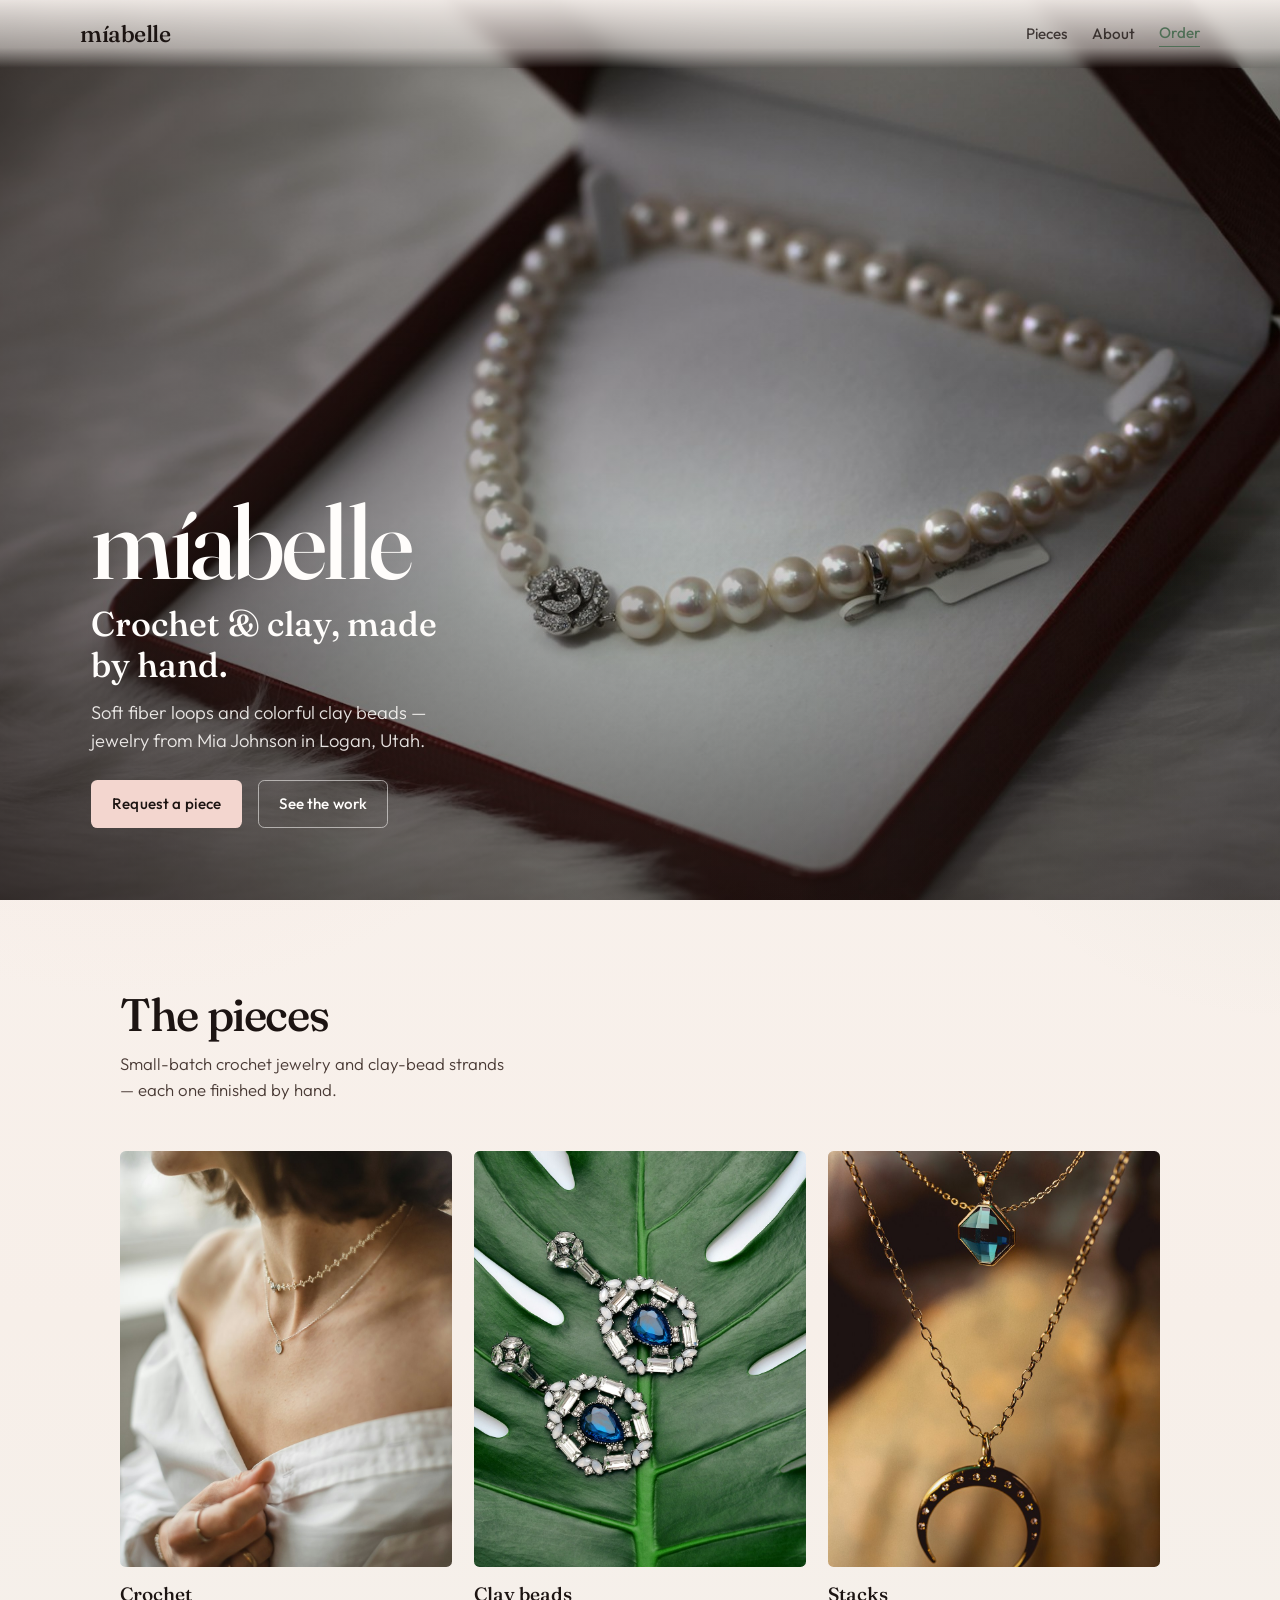
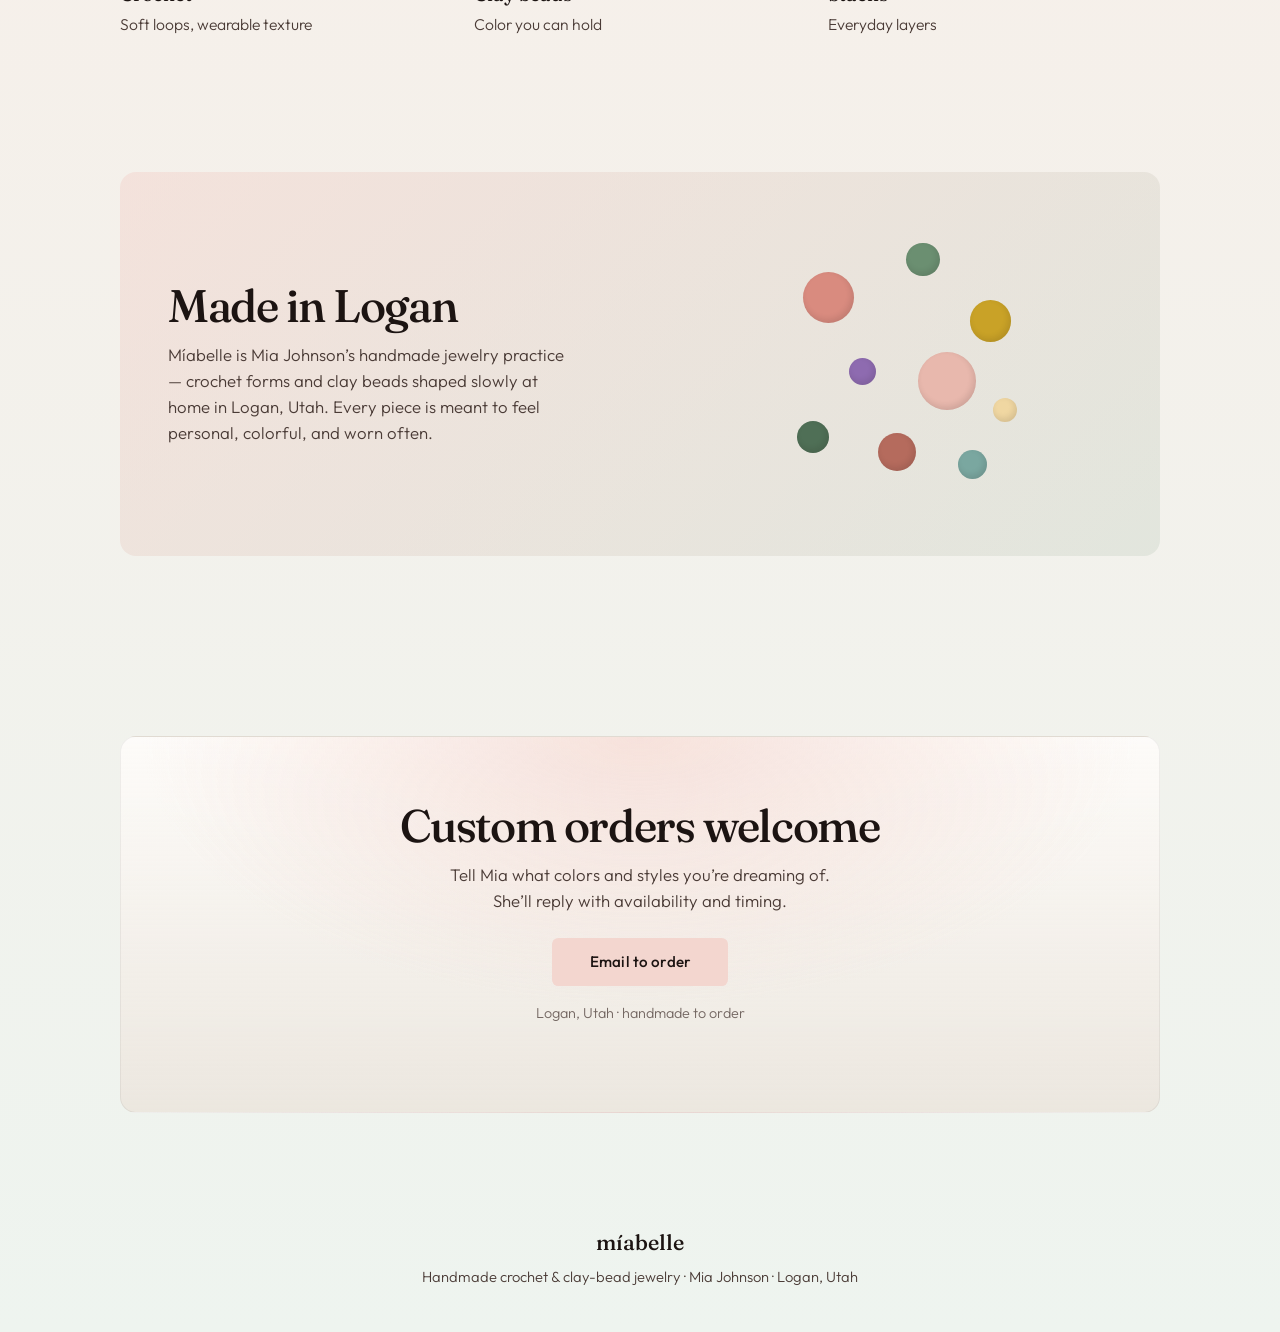
==== index.html @ 8b31a384 "Launch Míabelle brand site with GitHub Pages deploy Add a handmade-jewelry landing page (hero, piece" ====
<!DOCTYPE html>
<html lang="en">
  <head>
    <meta charset="utf-8" />
    <meta name="viewport" content="width=device-width, initial-scale=1" />
    <title>míabelle — handmade crochet &amp; clay-bead jewelry</title>
    <meta
      name="description"
      content="Míabelle — handmade crochet and clay-bead jewelry by Mia Johnson in Logan, Utah."
    />
    <meta property="og:title" content="míabelle" />
    <meta
      property="og:description"
      content="Handmade crochet & clay-bead jewelry by Mia Johnson in Logan, Utah."
    />
    <meta property="og:type" content="website" />
    <link rel="preconnect" href="https://fonts.googleapis.com" />
    <link rel="preconnect" href="https://fonts.gstatic.com" crossorigin />
    <link
      href="https://fonts.googleapis.com/css2?family=Fraunces:opsz,wght@9..144,400;9..144,500;9..144,600&family=Outfit:wght@300;400;500;600&display=swap"
      rel="stylesheet"
    />
    <link rel="stylesheet" href="styles.css" />
    <link rel="icon" href="data:image/svg+xml,%3Csvg xmlns='http://www.w3.org/2000/svg' viewBox='0 0 32 32'%3E%3Ccircle cx='16' cy='16' r='14' fill='%236B8F71'/%3E%3Ccircle cx='16' cy='16' r='5' fill='%23F3D6CF'/%3E%3C/svg%3E" />
  </head>
  <body>
    <a class="skip-link" href="#main">Skip to content</a>

    <header class="site-header">
      <nav class="nav" aria-label="Primary">
        <a class="nav-brand" href="#top">míabelle</a>
        <div class="nav-links">
          <a href="#pieces">Pieces</a>
          <a href="#about">About</a>
          <a class="nav-cta" href="#order">Order</a>
        </div>
      </nav>
    </header>

    <main id="main">
      <section class="hero" id="top" aria-label="Hero">
        <div class="hero-media" aria-hidden="true">
          <img
            src="assets/hero.jpg"
            alt=""
            width="1600"
            height="2000"
            fetchpriority="high"
          />
          <div class="hero-wash"></div>
        </div>
        <div class="hero-copy">
          <p class="brand-mark">míabelle</p>
          <h1>Crochet &amp; clay, made by hand.</h1>
          <p class="lede">
            Soft fiber loops and colorful clay beads — jewelry from Mia Johnson
            in Logan, Utah.
          </p>
          <div class="cta-row">
            <a class="btn btn-primary" href="#order">Request a piece</a>
            <a class="btn btn-ghost" href="#pieces">See the work</a>
          </div>
        </div>
      </section>

      <section class="section pieces" id="pieces">
        <div class="section-intro">
          <h2>The pieces</h2>
          <p>Small-batch crochet jewelry and clay-bead strands — each one finished by hand.</p>
        </div>
        <div class="piece-rail" role="list">
          <figure class="piece" role="listitem">
            <img src="assets/piece-crochet.jpg" alt="Handmade crochet jewelry detail" width="900" height="1100" loading="lazy" />
            <figcaption>
              <span>Crochet</span>
              Soft loops, wearable texture
            </figcaption>
          </figure>
          <figure class="piece" role="listitem">
            <img src="assets/piece-beads.jpg" alt="Colorful handmade clay beads" width="900" height="1100" loading="lazy" />
            <figcaption>
              <span>Clay beads</span>
              Color you can hold
            </figcaption>
          </figure>
          <figure class="piece" role="listitem">
            <img src="assets/piece-stack.jpg" alt="Stacked handmade bead bracelets" width="900" height="1100" loading="lazy" />
            <figcaption>
              <span>Stacks</span>
              Everyday layers
            </figcaption>
          </figure>
        </div>
      </section>

      <section class="section about" id="about">
        <div class="about-grid">
          <div class="about-copy">
            <h2>Made in Logan</h2>
            <p>
              Míabelle is Mia Johnson’s handmade jewelry practice — crochet
              forms and clay beads shaped slowly at home in Logan, Utah. Every
              piece is meant to feel personal, colorful, and worn often.
            </p>
          </div>
          <div class="about-visual" aria-hidden="true">
            <div class="bead-field">
              <span></span><span></span><span></span><span></span><span></span>
              <span></span><span></span><span></span><span></span>
            </div>
          </div>
        </div>
      </section>

      <section class="section order" id="order">
        <div class="order-panel">
          <h2>Custom orders welcome</h2>
          <p>
            Tell Mia what colors and styles you’re dreaming of. She’ll reply with
            availability and timing.
          </p>
          <a
            class="btn btn-primary"
            href="mailto:hello@miabelle.studio?subject=M%C3%ADabelle%20order%20inquiry"
          >
            Email to order
          </a>
          <p class="order-note">Logan, Utah · handmade to order</p>
        </div>
      </section>
    </main>

    <footer class="site-footer">
      <p class="footer-brand">míabelle</p>
      <p>Handmade crochet &amp; clay-bead jewelry · Mia Johnson · Logan, Utah</p>
    </footer>

    <script src="main.js"></script>
  </body>
</html>
---- styles.css ----
:root {
  --blush: #f3d6cf;
  --blush-deep: #e8b8ad;
  --sage: #6b8f71;
  --sage-deep: #4f6f56;
  --ink: #1c1412;
  --ink-soft: #4a3b36;
  --mist: #f7efe9;
  --cream-rose: #faf4f0;
  --sand: #e9ddd3;
  --white: #fffdfb;
  --font-display: "Fraunces", Georgia, serif;
  --font-body: "Outfit", system-ui, sans-serif;
  --ease: cubic-bezier(0.22, 1, 0.36, 1);
  --header-h: 4.25rem;
}

*,
*::before,
*::after {
  box-sizing: border-box;
}

html {
  scroll-behavior: smooth;
}

body {
  margin: 0;
  color: var(--ink);
  font-family: var(--font-body);
  font-weight: 400;
  line-height: 1.55;
  background:
    radial-gradient(120% 80% at 10% -10%, rgba(243, 214, 207, 0.9), transparent 55%),
    radial-gradient(90% 70% at 100% 0%, rgba(107, 143, 113, 0.18), transparent 50%),
    linear-gradient(180deg, var(--cream-rose) 0%, var(--mist) 45%, #eef4ef 100%);
  min-height: 100vh;
}

img {
  display: block;
  max-width: 100%;
  height: auto;
}

a {
  color: inherit;
  text-decoration: none;
}

.skip-link {
  position: absolute;
  left: 1rem;
  top: -4rem;
  background: var(--ink);
  color: var(--white);
  padding: 0.6rem 1rem;
  z-index: 100;
  border-radius: 0.35rem;
}

.skip-link:focus {
  top: 1rem;
}

.site-header {
  position: fixed;
  inset: 0 0 auto;
  z-index: 40;
  height: var(--header-h);
  display: flex;
  align-items: center;
  padding: 0 clamp(1rem, 4vw, 2.5rem);
  background: linear-gradient(180deg, rgba(250, 244, 240, 0.92), rgba(250, 244, 240, 0.55) 70%, transparent);
  backdrop-filter: blur(8px);
  transition: background 0.4s var(--ease), box-shadow 0.4s var(--ease);
}

.site-header.is-scrolled {
  background: rgba(250, 244, 240, 0.94);
  box-shadow: 0 1px 0 rgba(28, 20, 18, 0.06);
}

.nav {
  width: min(1120px, 100%);
  margin: 0 auto;
  display: flex;
  align-items: center;
  justify-content: space-between;
  gap: 1rem;
}

.nav-brand {
  font-family: var(--font-display);
  font-size: 1.45rem;
  font-weight: 500;
  letter-spacing: -0.02em;
}

.nav-links {
  display: flex;
  align-items: center;
  gap: clamp(0.75rem, 2vw, 1.5rem);
  font-size: 0.95rem;
  font-weight: 450;
}

.nav-links a {
  opacity: 0.78;
  transition: opacity 0.25s var(--ease);
}

.nav-links a:hover,
.nav-links a:focus-visible {
  opacity: 1;
}

.nav-cta {
  opacity: 1 !important;
  color: var(--sage-deep);
  border-bottom: 1.5px solid currentColor;
  padding-bottom: 0.1rem;
}

.hero {
  position: relative;
  min-height: 100svh;
  display: grid;
  align-items: end;
  overflow: hidden;
}

.hero-media {
  position: absolute;
  inset: 0;
}

.hero-media img {
  width: 100%;
  height: 100%;
  object-fit: cover;
  object-position: 58% center;
  transform: scale(1.04);
  animation: hero-drift 18s var(--ease) infinite alternate;
}

.hero-wash {
  position: absolute;
  inset: 0;
  background:
    linear-gradient(90deg, rgba(28, 20, 18, 0.62) 0%, rgba(28, 20, 18, 0.28) 42%, rgba(28, 20, 18, 0.08) 70%),
    linear-gradient(0deg, rgba(28, 20, 18, 0.55) 0%, transparent 42%);
}

.hero-copy {
  position: relative;
  z-index: 1;
  width: min(1120px, 100%);
  margin: 0 auto;
  padding: calc(var(--header-h) + 2rem) clamp(1rem, 4vw, 2.5rem) clamp(3rem, 8vh, 5rem);
  color: var(--white);
  max-width: 38rem;
  justify-self: start;
  margin-left: clamp(1rem, 4vw, calc((100% - 1120px) / 2 + 2.5rem));
  margin-right: auto;
}

.brand-mark {
  margin: 0 0 0.85rem;
  font-family: var(--font-display);
  font-size: clamp(3.4rem, 11vw, 6.5rem);
  font-weight: 500;
  line-height: 0.92;
  letter-spacing: -0.035em;
  animation: rise 0.9s var(--ease) both;
}

.hero h1 {
  margin: 0 0 0.85rem;
  font-family: var(--font-display);
  font-size: clamp(1.55rem, 3.4vw, 2.15rem);
  font-weight: 500;
  line-height: 1.2;
  max-width: 16ch;
  animation: rise 0.9s var(--ease) 0.12s both;
}

.lede {
  margin: 0 0 1.6rem;
  font-size: clamp(1.02rem, 2.2vw, 1.15rem);
  font-weight: 300;
  line-height: 1.5;
  max-width: 30ch;
  color: rgba(255, 253, 251, 0.88);
  animation: rise 0.9s var(--ease) 0.22s both;
}

.cta-row {
  display: flex;
  flex-wrap: wrap;
  gap: 0.75rem 1rem;
  animation: rise 0.9s var(--ease) 0.32s both;
}

.btn {
  display: inline-flex;
  align-items: center;
  justify-content: center;
  min-height: 2.85rem;
  padding: 0.7rem 1.25rem;
  border-radius: 0.4rem;
  font-size: 0.95rem;
  font-weight: 500;
  letter-spacing: 0.01em;
  border: 1.5px solid transparent;
  transition: transform 0.25s var(--ease), background 0.25s var(--ease), color 0.25s var(--ease), border-color 0.25s var(--ease);
}

.btn:hover {
  transform: translateY(-1px);
}

.btn:active {
  transform: translateY(0);
}

.btn-primary {
  background: var(--blush);
  color: var(--ink);
}

.btn-primary:hover {
  background: var(--blush-deep);
}

.btn-ghost {
  border-color: rgba(255, 253, 251, 0.55);
  color: var(--white);
  background: transparent;
}

.btn-ghost:hover {
  background: rgba(255, 253, 251, 0.1);
  border-color: rgba(255, 253, 251, 0.9);
}

.section {
  width: min(1120px, 100%);
  margin: 0 auto;
  padding: clamp(4.5rem, 10vh, 7rem) clamp(1rem, 4vw, 2.5rem);
}

.section-intro {
  max-width: 34rem;
  margin-bottom: clamp(2rem, 5vw, 3rem);
}

.section-intro h2,
.about-copy h2,
.order-panel h2 {
  margin: 0 0 0.7rem;
  font-family: var(--font-display);
  font-size: clamp(2rem, 4.5vw, 2.85rem);
  font-weight: 500;
  letter-spacing: -0.03em;
  line-height: 1.1;
}

.section-intro p,
.about-copy p,
.order-panel p {
  margin: 0;
  color: var(--ink-soft);
  font-size: 1.05rem;
  font-weight: 300;
  max-width: 36ch;
}

.piece-rail {
  display: grid;
  grid-template-columns: repeat(3, minmax(0, 1fr));
  gap: clamp(0.85rem, 2vw, 1.35rem);
}

.piece {
  margin: 0;
  opacity: 0;
  transform: translateY(1.25rem);
  transition: opacity 0.7s var(--ease), transform 0.7s var(--ease);
}

.piece.is-in {
  opacity: 1;
  transform: none;
}

.piece img {
  width: 100%;
  aspect-ratio: 4 / 5;
  object-fit: cover;
  border-radius: 0.35rem;
  filter: saturate(0.95) contrast(1.02);
}

.piece figcaption {
  margin-top: 0.85rem;
  font-size: 0.98rem;
  color: var(--ink-soft);
  font-weight: 300;
}

.piece figcaption span {
  display: block;
  margin-bottom: 0.15rem;
  color: var(--ink);
  font-family: var(--font-display);
  font-size: 1.2rem;
  font-weight: 500;
}

.about {
  padding-top: clamp(2rem, 5vh, 3rem);
}

.about-grid {
  display: grid;
  grid-template-columns: 1.1fr 0.9fr;
  gap: clamp(1.5rem, 5vw, 3.5rem);
  align-items: center;
  background:
    linear-gradient(135deg, rgba(243, 214, 207, 0.55), rgba(107, 143, 113, 0.12));
  border-radius: 1rem;
  padding: clamp(1.75rem, 4vw, 3rem);
  overflow: hidden;
}

.about-visual {
  min-height: 14rem;
  display: grid;
  place-items: center;
}

.bead-field {
  width: min(100%, 18rem);
  aspect-ratio: 1;
  position: relative;
}

.bead-field span {
  position: absolute;
  border-radius: 50%;
  box-shadow: inset -2px -3px 6px rgba(28, 20, 18, 0.12);
  animation: float 5.5s ease-in-out infinite;
}

.bead-field span:nth-child(1) { width: 3.2rem; height: 3.2rem; background: #d98b7f; left: 12%; top: 18%; animation-delay: 0s; }
.bead-field span:nth-child(2) { width: 2.1rem; height: 2.1rem; background: #6b8f71; left: 48%; top: 8%; animation-delay: 0.4s; }
.bead-field span:nth-child(3) { width: 2.6rem; height: 2.6rem; background: #c9a227; left: 70%; top: 28%; animation-delay: 0.8s; }
.bead-field span:nth-child(4) { width: 1.7rem; height: 1.7rem; background: #8e6bb0; left: 28%; top: 48%; animation-delay: 1.1s; }
.bead-field span:nth-child(5) { width: 3.6rem; height: 3.6rem; background: #e8b8ad; left: 52%; top: 46%; animation-delay: 0.2s; }
.bead-field span:nth-child(6) { width: 2rem; height: 2rem; background: #4f6f56; left: 10%; top: 70%; animation-delay: 1.4s; }
.bead-field span:nth-child(7) { width: 1.5rem; height: 1.5rem; background: #f0d7a2; left: 78%; top: 62%; animation-delay: 0.6s; }
.bead-field span:nth-child(8) { width: 2.4rem; height: 2.4rem; background: #b56b5d; left: 38%; top: 74%; animation-delay: 1.7s; }
.bead-field span:nth-child(9) { width: 1.8rem; height: 1.8rem; background: #7aa7a0; left: 66%; top: 80%; animation-delay: 1s; }

.order {
  padding-bottom: clamp(4rem, 9vh, 6rem);
}

.order-panel {
  text-align: center;
  padding: clamp(2.5rem, 6vw, 4rem) clamp(1.25rem, 4vw, 2rem);
  border-radius: 1rem;
  background:
    radial-gradient(80% 120% at 50% 0%, rgba(243, 214, 207, 0.7), transparent 60%),
    linear-gradient(180deg, rgba(255, 253, 251, 0.85), rgba(233, 221, 211, 0.55));
  border: 1px solid rgba(28, 20, 18, 0.06);
}

.order-panel h2 {
  margin-left: auto;
  margin-right: auto;
}

.order-panel p {
  margin: 0 auto 1.5rem;
}

.order-panel .btn {
  min-width: 11rem;
}

.order-note {
  margin-top: 1rem !important;
  font-size: 0.9rem !important;
  opacity: 0.75;
}

.site-footer {
  padding: 2rem clamp(1rem, 4vw, 2.5rem) 2.75rem;
  text-align: center;
  color: var(--ink-soft);
  font-size: 0.92rem;
  font-weight: 300;
}

.footer-brand {
  margin: 0 0 0.35rem;
  font-family: var(--font-display);
  font-size: 1.35rem;
  color: var(--ink);
  font-weight: 500;
}

.site-footer p:last-child {
  margin: 0;
}

@keyframes rise {
  from {
    opacity: 0;
    transform: translateY(1.1rem);
  }
  to {
    opacity: 1;
    transform: none;
  }
}

@keyframes hero-drift {
  from {
    transform: scale(1.04) translate3d(0, 0, 0);
  }
  to {
    transform: scale(1.08) translate3d(-1.5%, -1%, 0);
  }
}

@keyframes float {
  0%,
  100% {
    transform: translateY(0);
  }
  50% {
    transform: translateY(-0.55rem);
  }
}

@media (max-width: 860px) {
  .piece-rail {
    grid-template-columns: 1fr;
  }

  .piece:nth-child(2),
  .piece:nth-child(3) {
    display: grid;
    grid-template-columns: 0.9fr 1.1fr;
    gap: 1rem;
    align-items: center;
  }

  .piece:nth-child(2) img,
  .piece:nth-child(3) img {
    aspect-ratio: 1;
  }

  .about-grid {
    grid-template-columns: 1fr;
  }

  .about-visual {
    order: -1;
    min-height: 11rem;
  }
}

@media (max-width: 560px) {
  .nav-links a:not(.nav-cta) {
    display: none;
  }

  .hero-copy {
    margin-left: clamp(1rem, 4vw, 2.5rem);
  }

  .piece:nth-child(2),
  .piece:nth-child(3) {
    grid-template-columns: 1fr;
  }
}

@media (prefers-reduced-motion: reduce) {
  html {
    scroll-behavior: auto;
  }

  *,
  *::before,
  *::after {
    animation: none !important;
    transition: none !important;
  }

  .piece {
    opacity: 1;
    transform: none;
  }
}
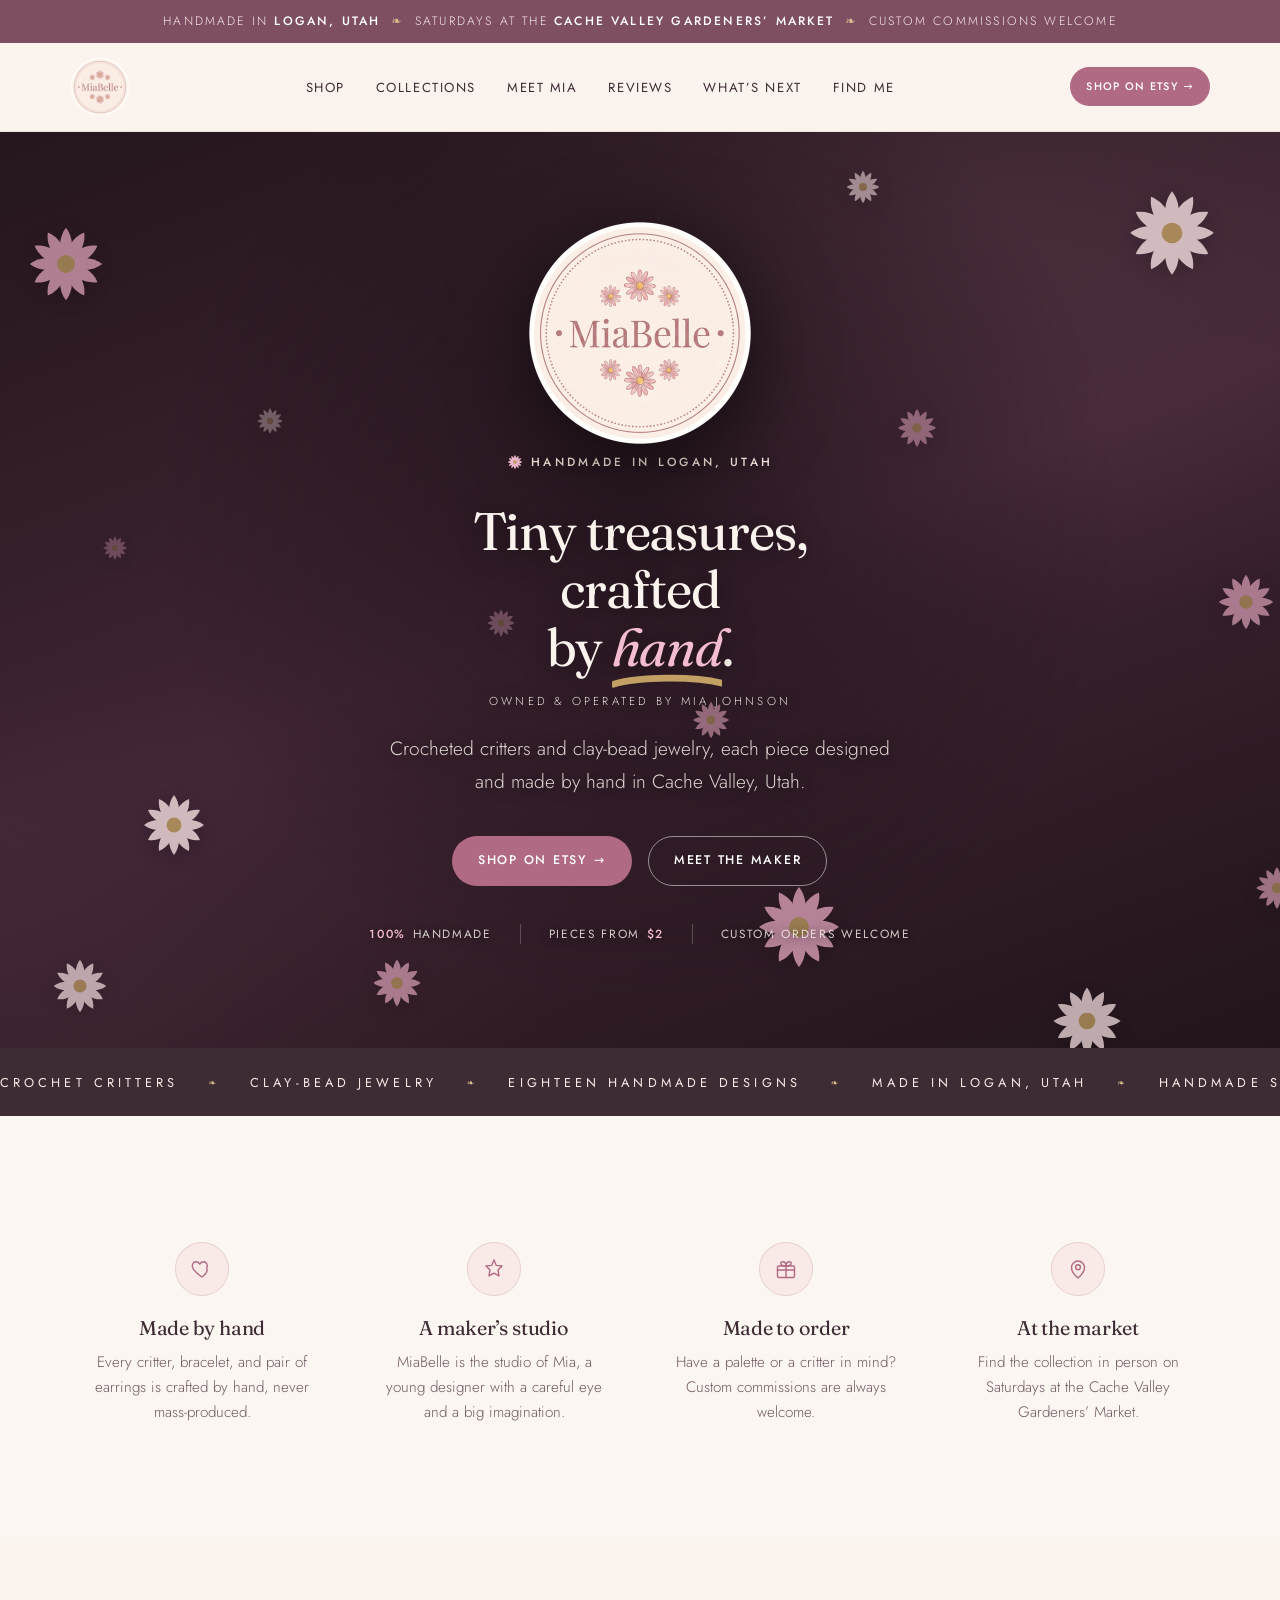
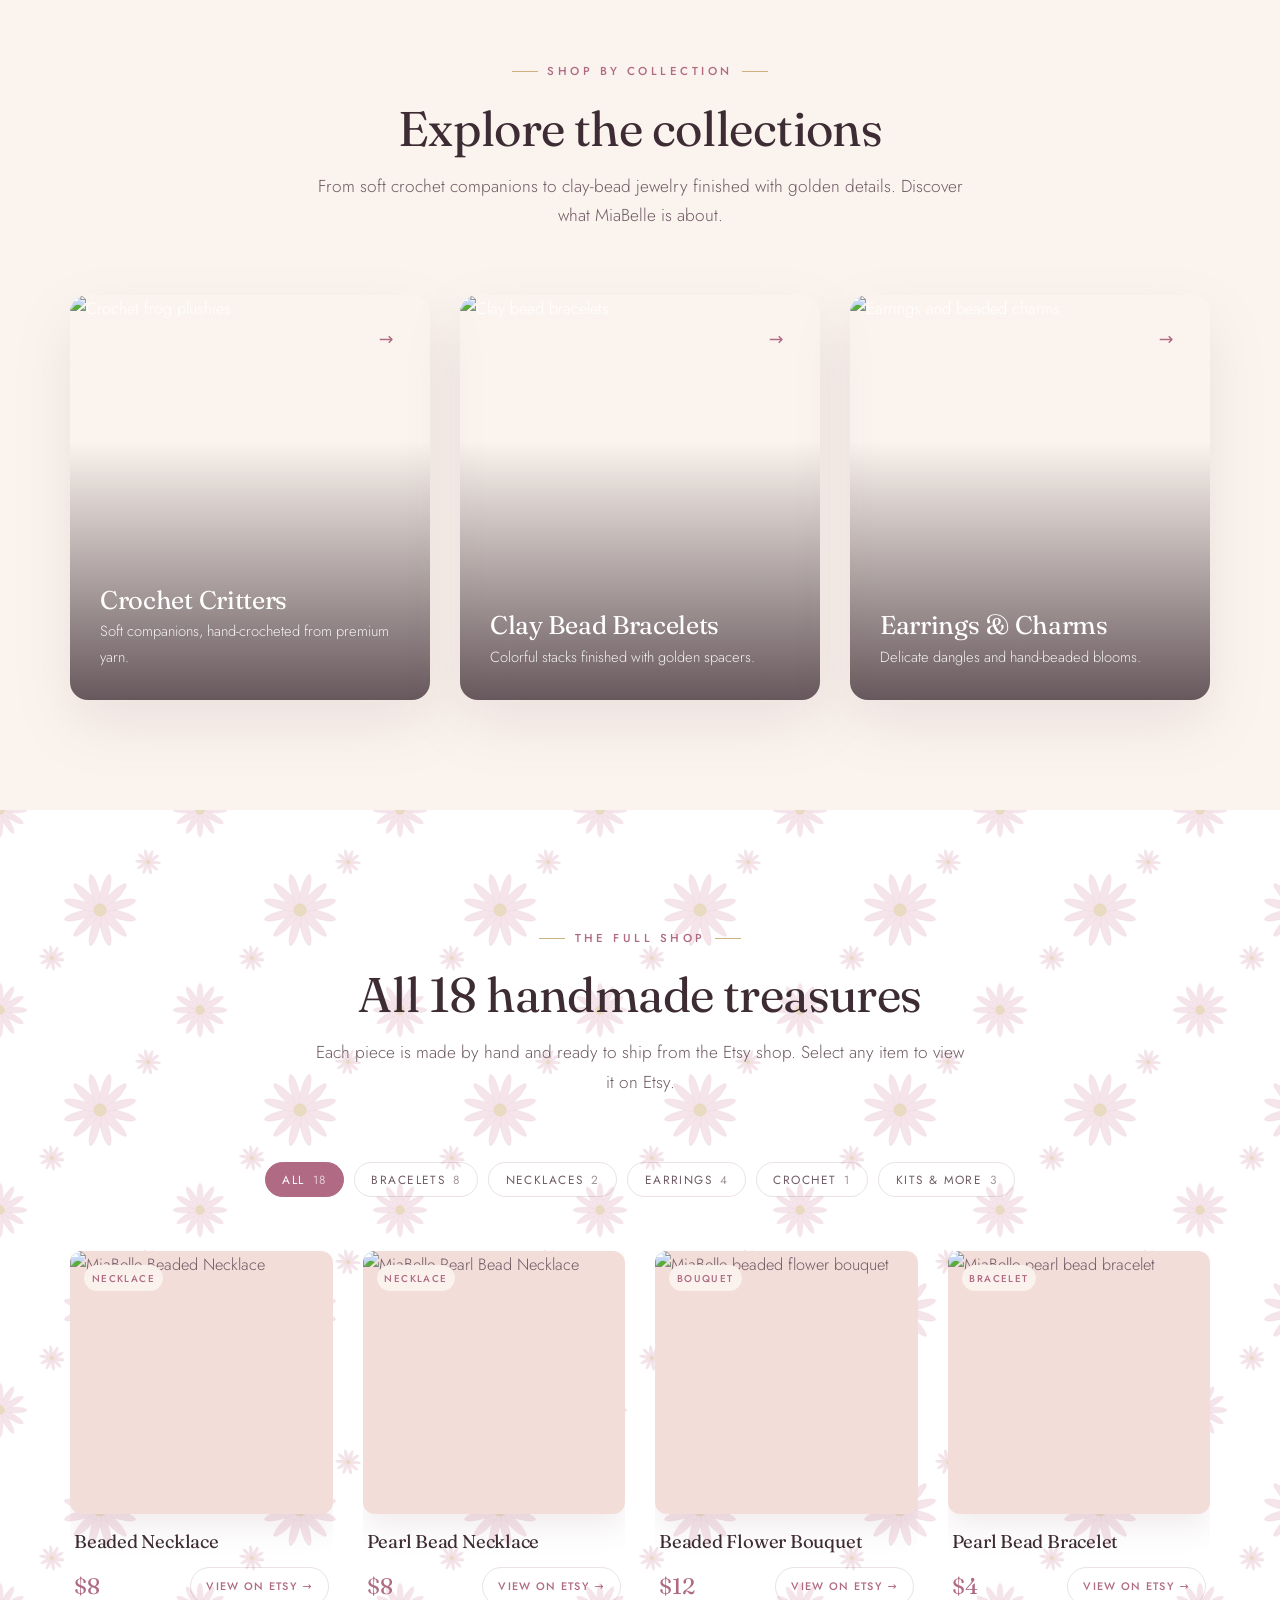
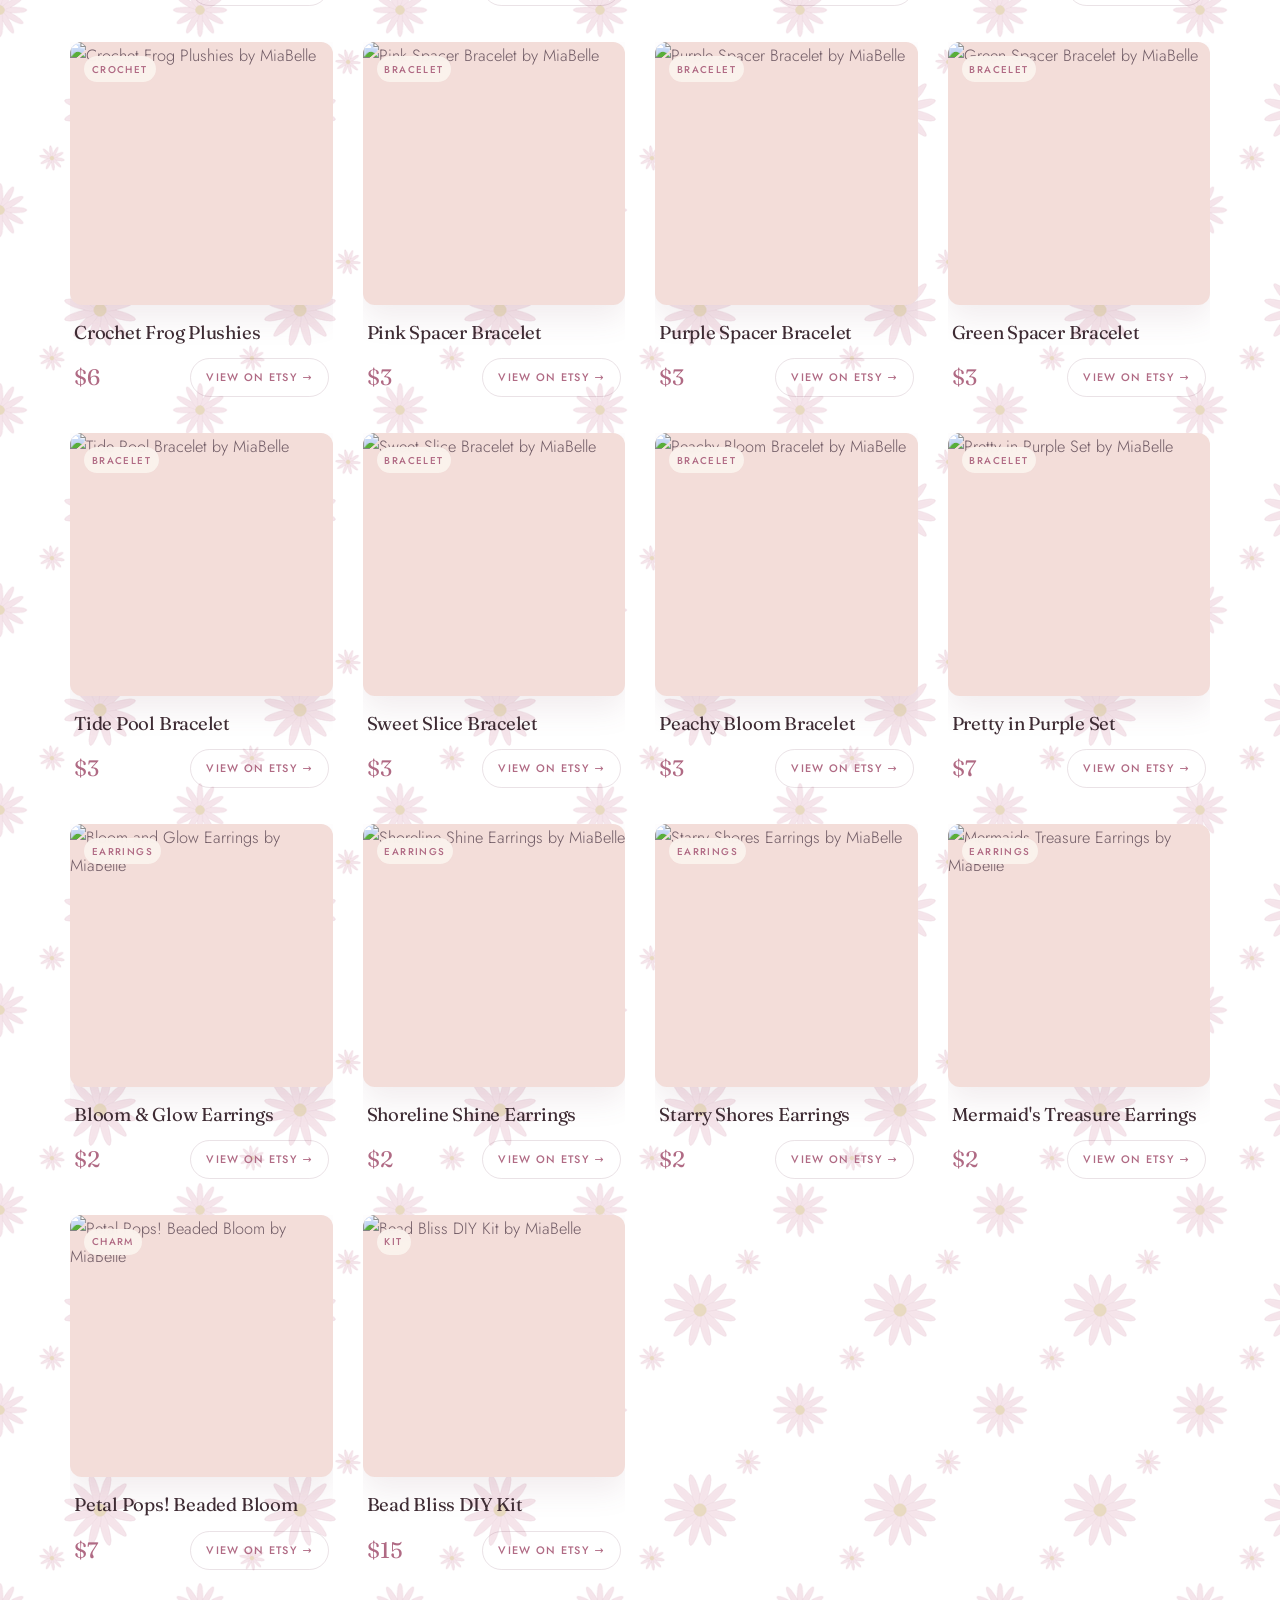
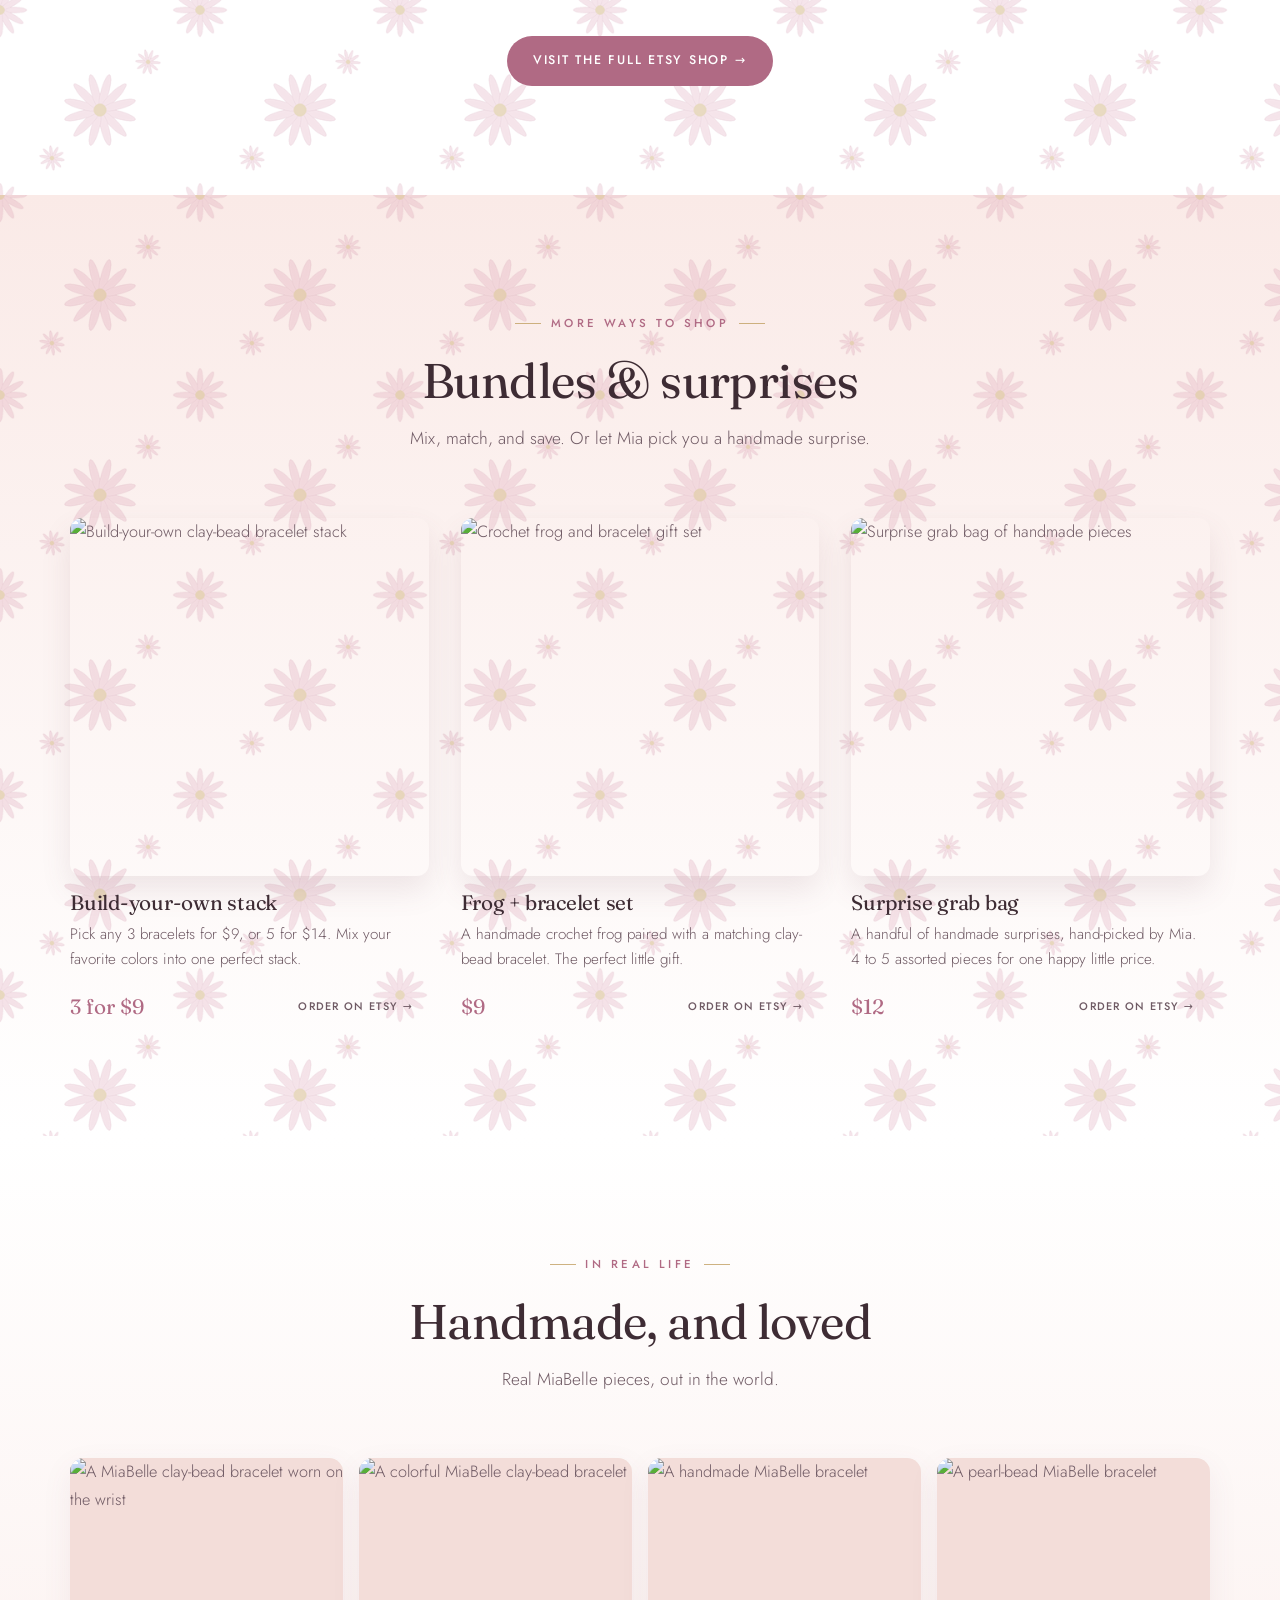
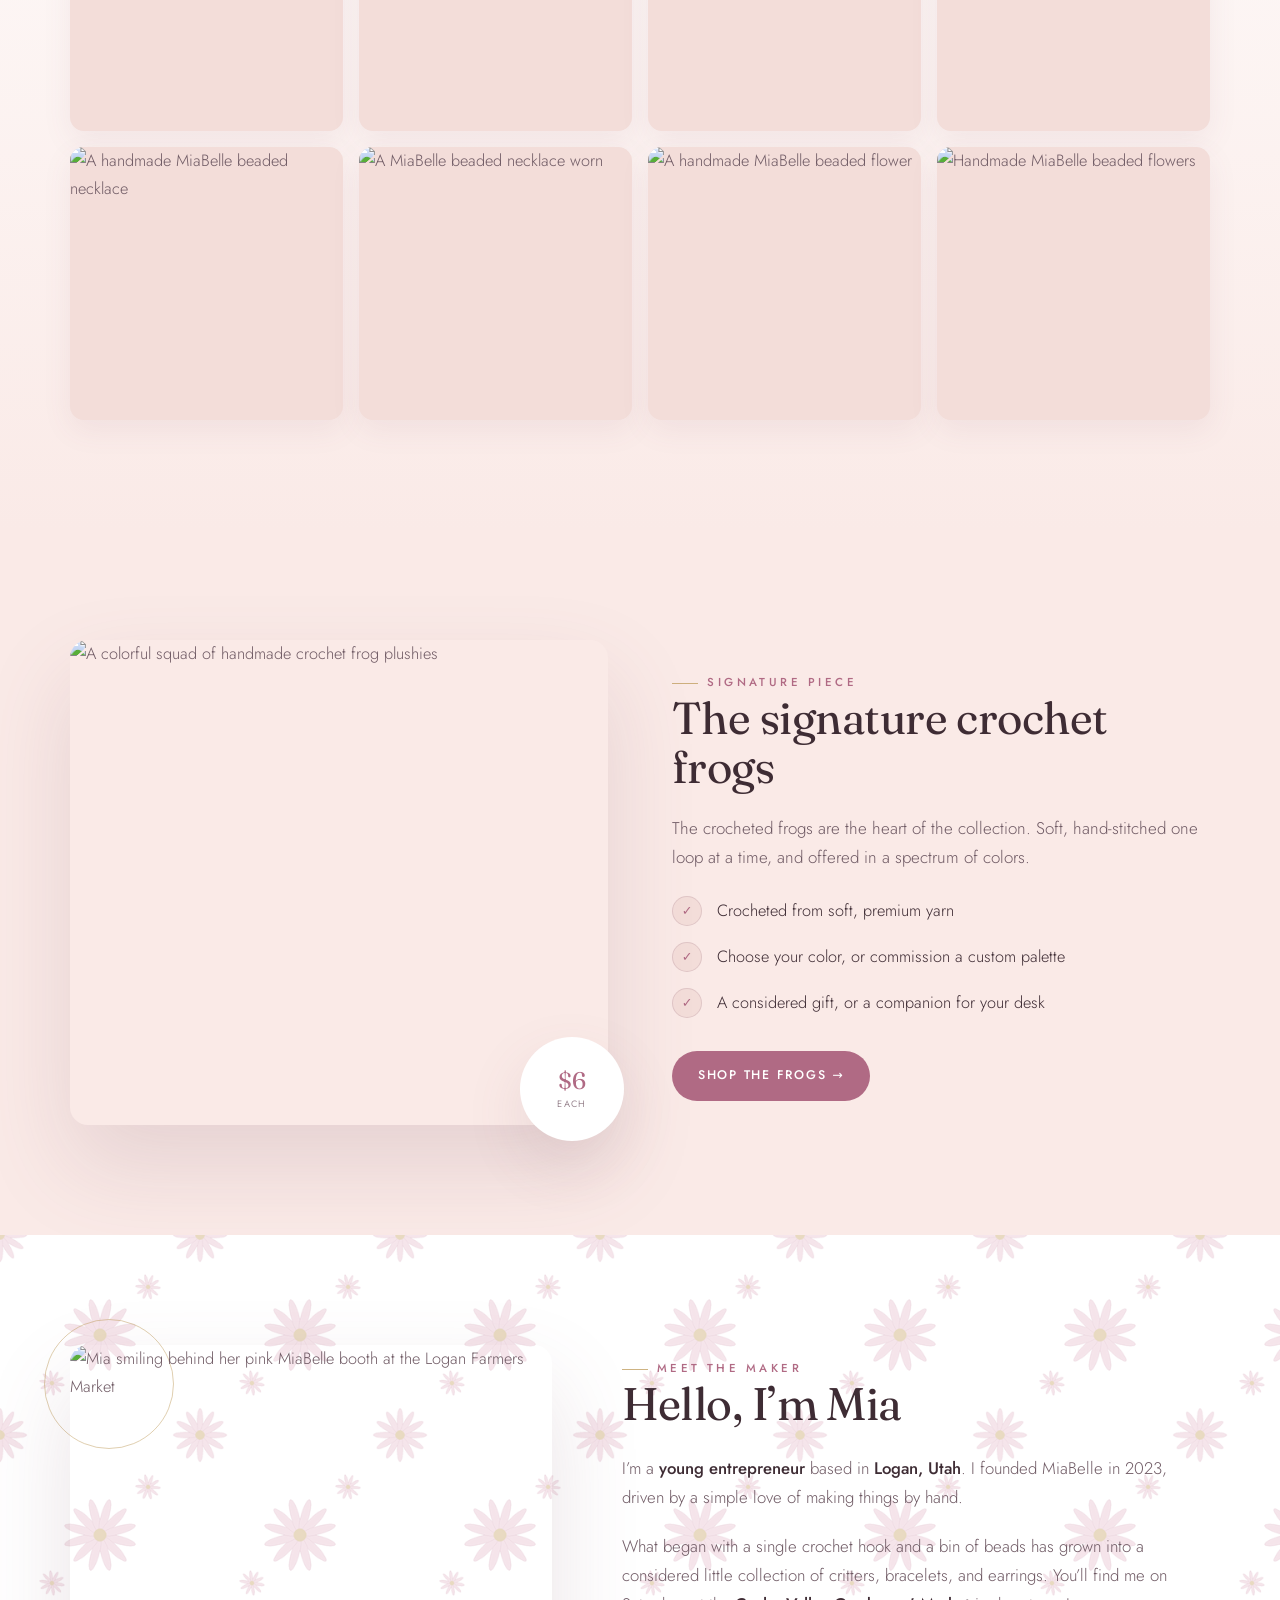
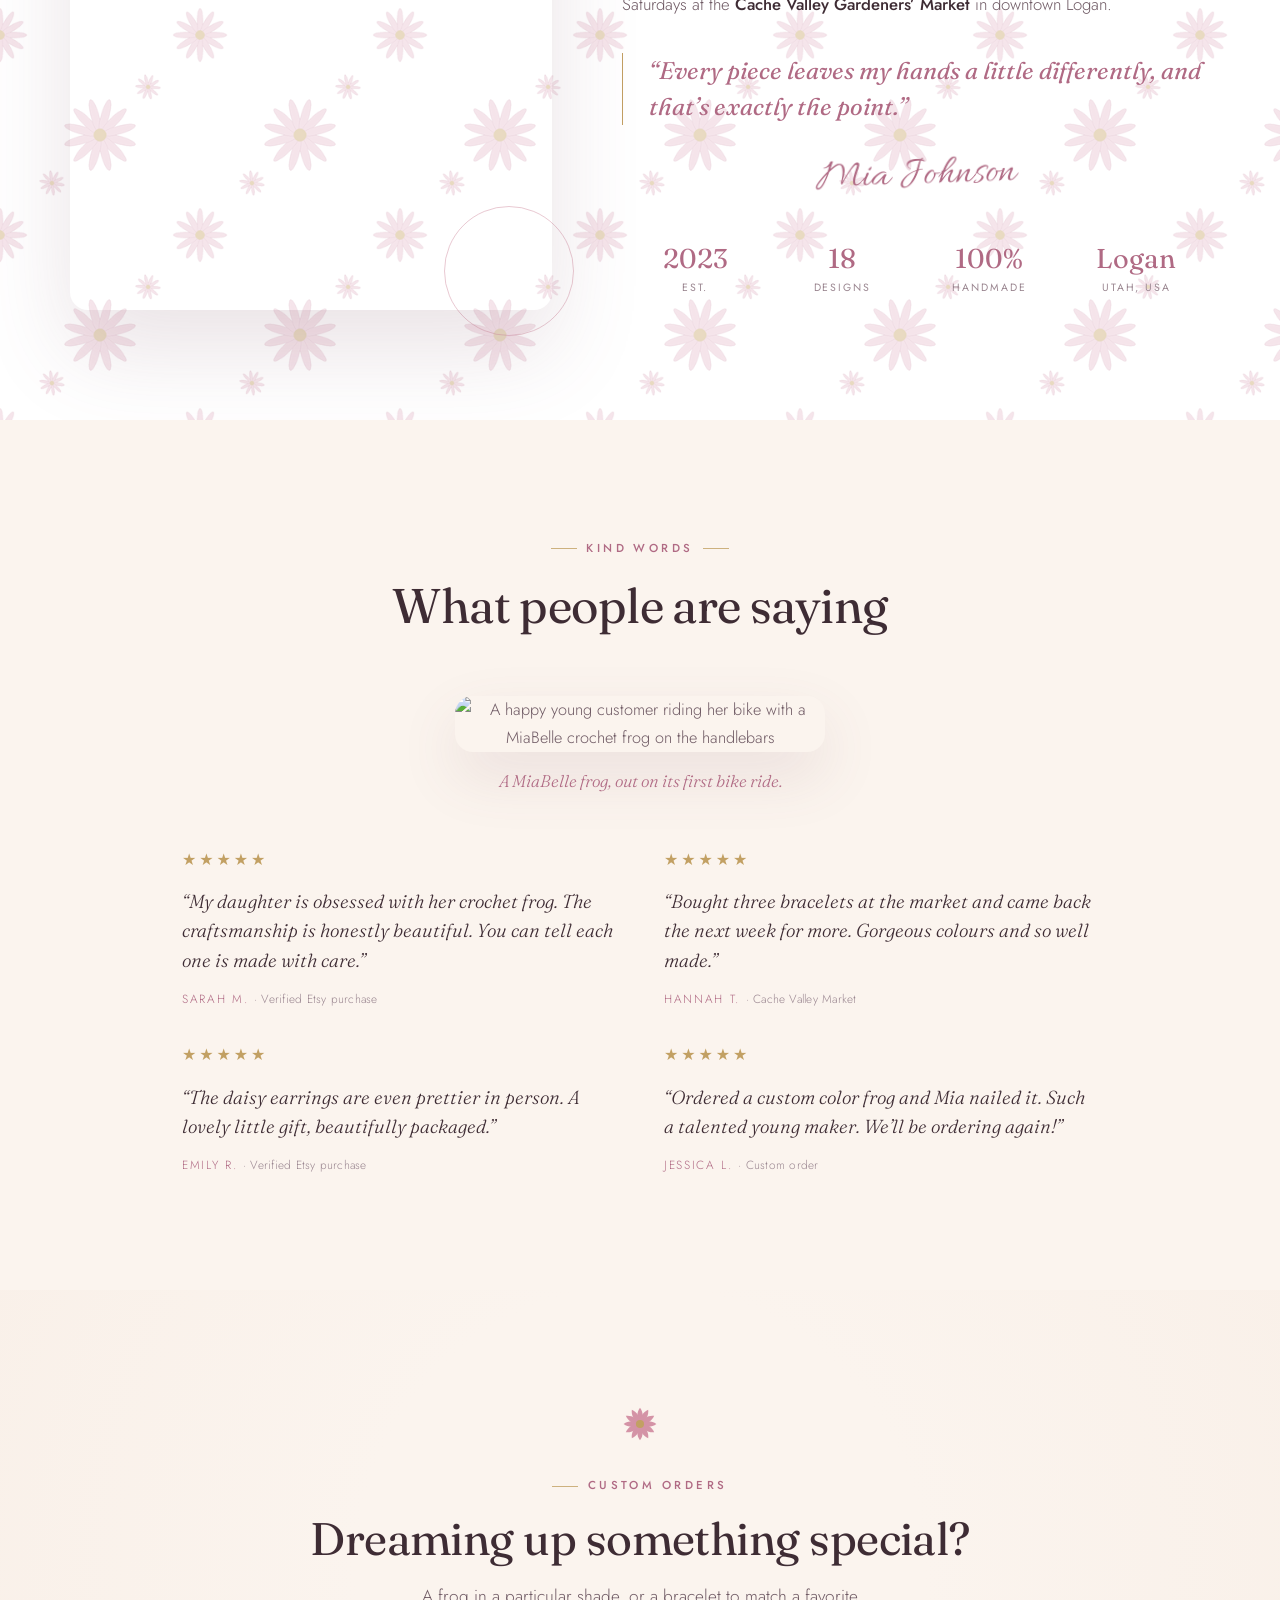
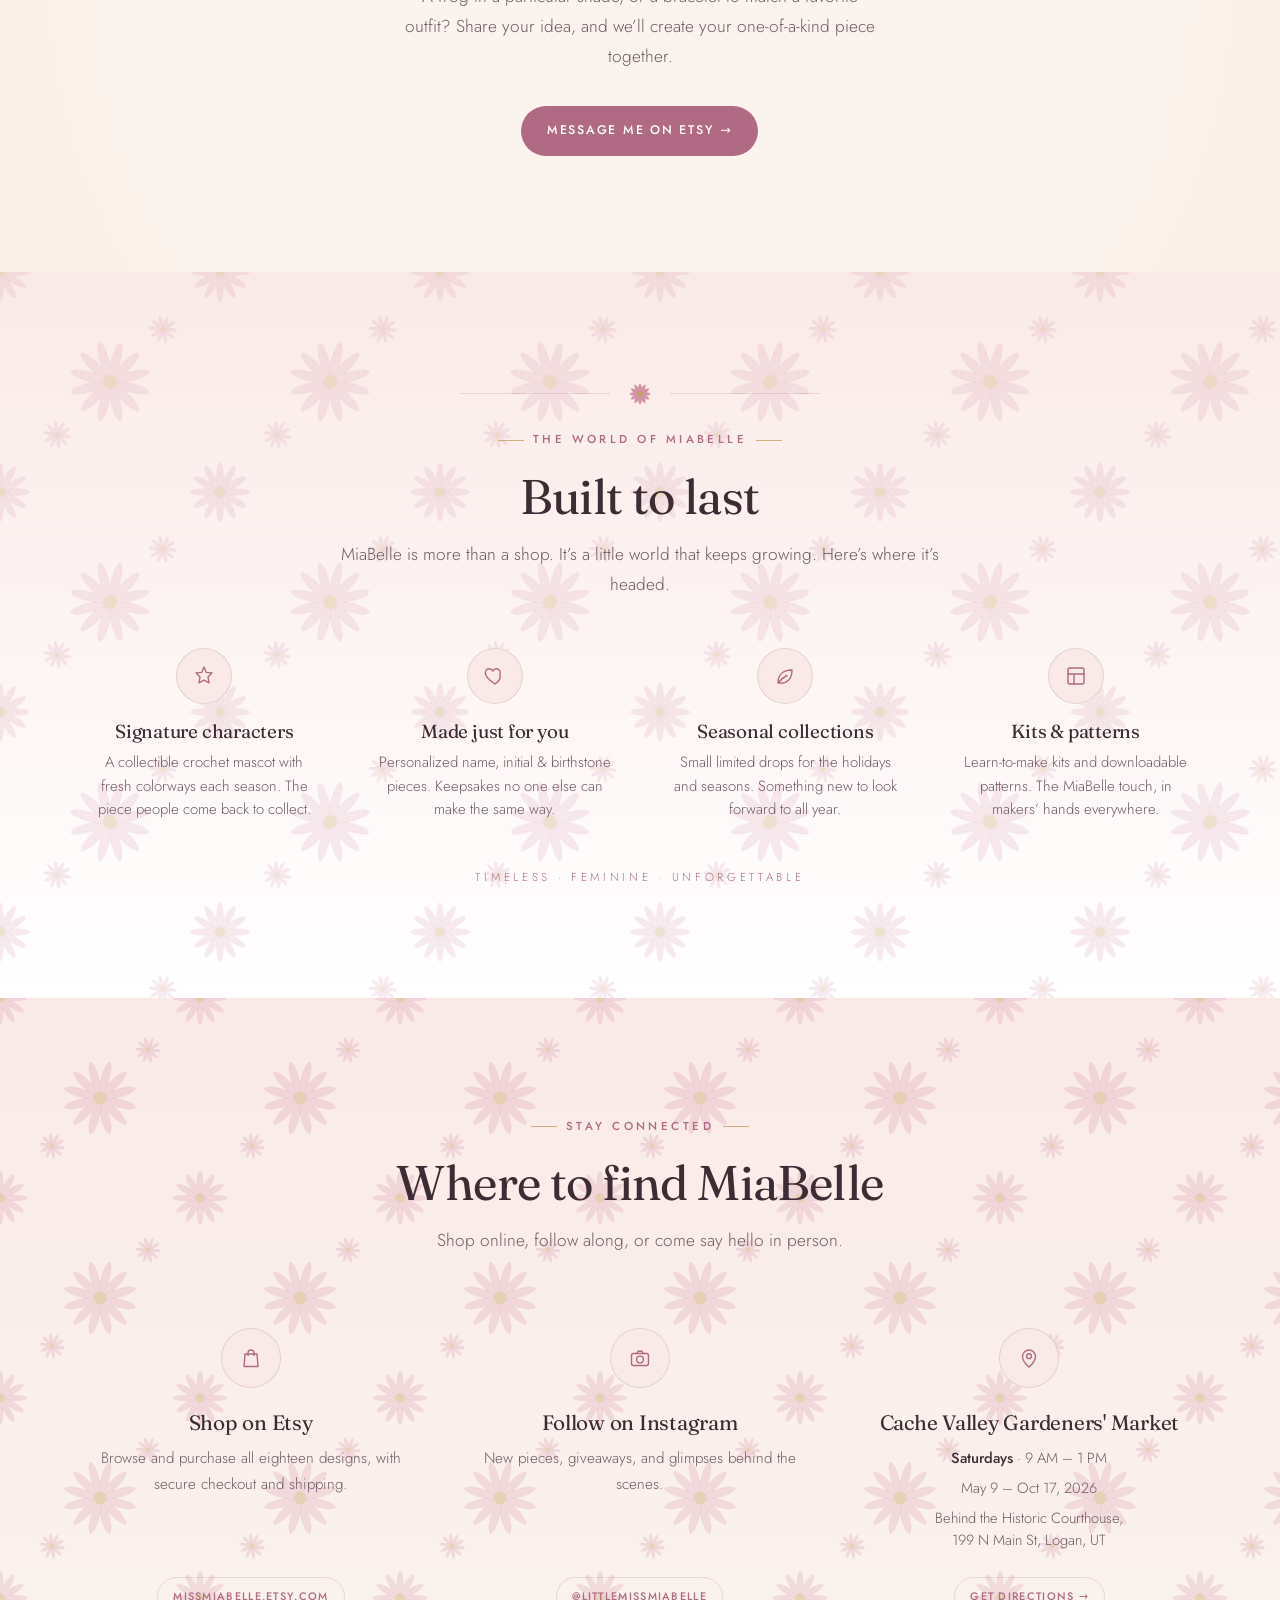
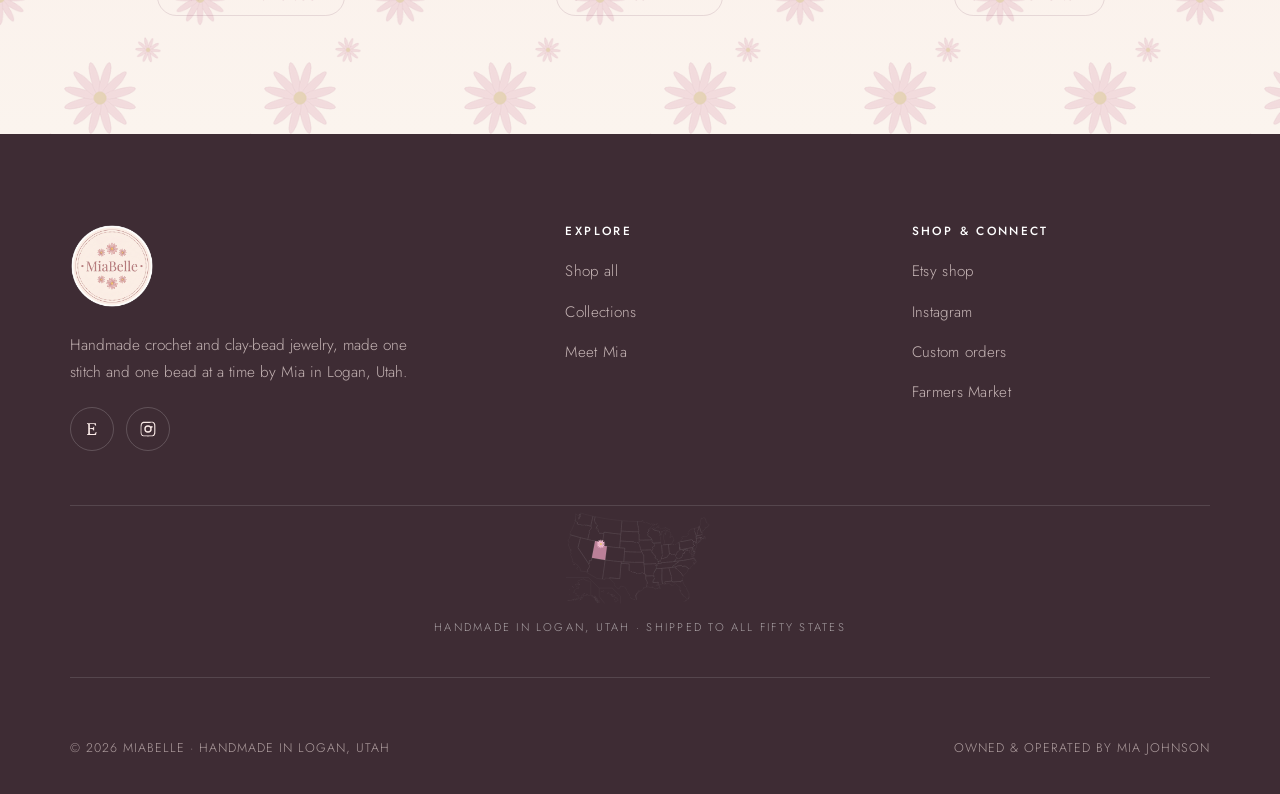
==== commit 45e1c59f: "Replace site with full MiaBelle page built in Hyperagent (self-contained, assets vendored by CI) Co-" ====
--- a/index.html
+++ b/index.html
@@ -1,140 +1,1050 @@
 <!DOCTYPE html>
 <html lang="en">
-  <head>
-    <meta charset="utf-8" />
-    <meta name="viewport" content="width=device-width, initial-scale=1" />
-    <title>míabelle — handmade crochet &amp; clay-bead jewelry</title>
-    <meta
-      name="description"
-      content="Míabelle — handmade crochet and clay-bead jewelry by Mia Johnson in Logan, Utah."
-    />
-    <meta property="og:title" content="míabelle" />
-    <meta
-      property="og:description"
-      content="Handmade crochet & clay-bead jewelry by Mia Johnson in Logan, Utah."
-    />
-    <meta property="og:type" content="website" />
-    <link rel="preconnect" href="https://fonts.googleapis.com" />
-    <link rel="preconnect" href="https://fonts.gstatic.com" crossorigin />
-    <link
-      href="https://fonts.googleapis.com/css2?family=Fraunces:opsz,wght@9..144,400;9..144,500;9..144,600&family=Outfit:wght@300;400;500;600&display=swap"
-      rel="stylesheet"
-    />
-    <link rel="stylesheet" href="styles.css" />
-    <link rel="icon" href="data:image/svg+xml,%3Csvg xmlns='http://www.w3.org/2000/svg' viewBox='0 0 32 32'%3E%3Ccircle cx='16' cy='16' r='14' fill='%236B8F71'/%3E%3Ccircle cx='16' cy='16' r='5' fill='%23F3D6CF'/%3E%3C/svg%3E" />
-  </head>
-  <body>
-    <a class="skip-link" href="#main">Skip to content</a>
-
-    <header class="site-header">
-      <nav class="nav" aria-label="Primary">
-        <a class="nav-brand" href="#top">míabelle</a>
-        <div class="nav-links">
-          <a href="#pieces">Pieces</a>
-          <a href="#about">About</a>
-          <a class="nav-cta" href="#order">Order</a>
+<head><meta charset="UTF-8">
+<meta name="viewport" content="width=device-width, initial-scale=1.0">
+<title>MiaBelle · Handmade Crochet & Jewelry in Logan, Utah</title>
+<meta name="description" content="MiaBelle is a handmade studio by Mia in Logan, Utah — crocheted critters and clay-bead jewelry, each piece designed and made by hand.">
+<meta name="theme-color" content="#b06a84">
+<meta property="og:title" content="MiaBelle · Handmade Crochet & Jewelry">
+<meta property="og:description" content="Handmade crochet & clay-bead jewelry by Mia, a young maker in Logan, Utah.">
+<meta property="og:type" content="website">
+<meta property="og:url" content="https://systemsscaleai-gif.github.io/miabelle-website/">
+<meta property="og:image" content="https://systemsscaleai-gif.github.io/miabelle-website/assets/81e1664c-534531b2-a241-4bd3-a740-21ad81e1664c.jpg">
+<link rel="icon" type="image/png" href="[data-uri]">
+<link rel="preconnect" href="https://fonts.googleapis.com">
+<link rel="preconnect" href="https://fonts.gstatic.com" crossorigin>
+<link href="https://fonts.googleapis.com/css2?family=Fraunces:ital,opsz,wght@0,9..144,300..600;1,9..144,300..500&family=Jost:wght@300;400;500&family=Allura&display=swap" rel="stylesheet">
+<style>
+:root{
+  --ivory:#fbf4ee; --cream:#f7ece3; --blush:#f3ddd9; --blush-soft:#faeae7;
+  --rose:#d493a6; --rose-mid:#c67f97; --rose-deep:#b06a84; --berry:#7e4f63;
+  --gold:#c2a063; --gold-soft:#d8bd8c;
+  --ink:#3e2c34; --body:#6f5a64; --muted:#9a8690;
+  --line:rgba(126,79,99,.16); --line-soft:rgba(126,79,99,.10);
+  --white:#ffffff;
+  --shadow-sm:0 10px 30px rgba(126,79,99,.08);
+  --shadow:0 24px 60px rgba(126,79,99,.12);
+  --shadow-lg:0 40px 90px rgba(126,79,99,.16);
+  --r-sm:8px; --r:12px; --r-lg:18px; --r-xl:28px;
+  --maxw:1200px;
+  --serif:'Fraunces',Georgia,'Times New Roman',serif;
+  --sans:'Jost',system-ui,-apple-system,sans-serif;
+}
+*{box-sizing:border-box;margin:0;padding:0}
+html{scroll-behavior:smooth;scroll-padding-top:92px;-webkit-text-size-adjust:100%}
+body{
+  font-family:var(--sans);color:var(--body);background:var(--ivory);
+  line-height:1.72;overflow-x:hidden;-webkit-font-smoothing:antialiased;
+  font-weight:300;font-size:1.02rem;
+}
+img{max-width:100%;display:block}
+a{color:inherit;text-decoration:none}
+h1,h2,h3,h4{font-family:var(--serif);line-height:1.1;color:var(--ink);font-weight:400;letter-spacing:-.012em}
+.wrap{width:100%;max-width:var(--maxw);margin:0 auto;padding:0 30px}
+.script{font-family:var(--serif);font-style:italic;font-weight:400}
+.center{text-align:center}
+:focus-visible{outline:2px solid var(--rose-deep);outline-offset:4px;border-radius:3px}
+.hide-sm{display:inline}
+.section{padding:110px 0;position:relative}
+.section--tight{padding:72px 0}
+
+/* eyebrow — letterspaced label with daisy mark */
+.eyebrow{font-family:var(--sans);font-weight:500;text-transform:uppercase;letter-spacing:.30em;
+  font-size:.72rem;color:var(--rose-deep);display:inline-flex;align-items:center;gap:.8em}
+.eyebrow::before{content:"";width:26px;height:1px;background:var(--gold);opacity:.8}
+.shead{max-width:660px;margin:0 auto 64px}
+.shead .eyebrow{display:inline-flex;margin-bottom:20px;justify-content:center}
+.shead.center .eyebrow::after{content:"";width:26px;height:1px;background:var(--gold);opacity:.8}
+.shead h2{font-size:clamp(2.1rem,3.8vw,3.05rem);margin-bottom:.34em;font-weight:400}
+.shead p{color:var(--body);font-size:1.08rem;font-weight:300}
+
+/* daisy motif */
+.daisy{display:inline-block;vertical-align:middle;width:1em;height:1em;flex:none}
+.daisy path{fill:currentColor}
+.daisy circle{fill:var(--gold)}
+.bloom-rule{display:flex;align-items:center;justify-content:center;gap:18px;margin:0 auto;color:var(--rose);max-width:340px}
+.bloom-rule::before,.bloom-rule::after{content:"";height:1px;flex:1;background:var(--line)}
+.bloom-rule .daisy{width:20px;height:20px}
+
+/* ---------- Buttons ---------- */
+.btn{display:inline-flex;align-items:center;gap:.6em;font-family:var(--sans);font-weight:500;
+  text-transform:uppercase;letter-spacing:.14em;font-size:.78rem;
+  padding:1.05em 2em;border-radius:999px;border:1px solid transparent;cursor:pointer;
+  transition:.35s cubic-bezier(.2,.7,.3,1);white-space:nowrap}
+.btn--primary{background:var(--rose-deep);color:#fff}
+.btn--primary:hover{background:var(--berry);transform:translateY(-2px);box-shadow:var(--shadow-sm)}
+.btn--ghost{background:transparent;color:var(--rose-deep);border-color:var(--line)}
+.btn--ghost:hover{border-color:var(--rose-deep);color:var(--berry);transform:translateY(-2px)}
+.btn--white{background:#fff;color:var(--rose-deep)}
+.btn--white:hover{transform:translateY(-2px);box-shadow:var(--shadow)}
+.btn--outline{background:transparent;color:#fff;border-color:rgba(255,255,255,.55)}
+.btn--outline:hover{background:rgba(255,255,255,.12);border-color:#fff;transform:translateY(-2px)}
+.btn--mini{font-size:.68rem;padding:.85em 1.4em;letter-spacing:.12em}
+
+/* ---------- Announcement ---------- */
+.announce{background:var(--berry);color:var(--blush-soft);text-align:center;font-family:var(--sans);
+  font-weight:300;font-size:.76rem;letter-spacing:.18em;text-transform:uppercase;padding:11px 16px}
+.announce b{font-weight:500;color:#fff}
+.announce .sep{color:var(--gold-soft);margin:0 .9em}
+
+/* ---------- Header ---------- */
+.header{position:sticky;top:0;z-index:60;background:rgba(251,244,238,.86);backdrop-filter:blur(12px);
+  border-bottom:1px solid var(--line-soft);transition:.4s}
+.header.scrolled{background:rgba(251,244,238,.96);box-shadow:0 8px 30px rgba(126,79,99,.08)}
+.nav{display:flex;align-items:center;justify-content:space-between;height:88px;transition:height .4s}
+.header.scrolled .nav{height:74px}
+.brand{display:flex;align-items:center;gap:13px}
+.brand__badge{height:54px;width:54px;flex:none;transition:.4s;color:var(--rose-deep)}
+.brand__badge svg{width:100%;height:100%;display:block}
+.header.scrolled .brand__badge{height:46px;width:46px}
+.brand__word{font-family:var(--serif);font-weight:500;font-size:1.5rem;letter-spacing:.01em;color:var(--ink);
+  line-height:1;transition:.4s}
+.brand__word b{color:var(--rose-deep);font-weight:500}
+.header.scrolled .brand__word{font-size:1.36rem}
+.nav__links{display:flex;align-items:center;gap:6px;list-style:none}
+.nav__links a{font-family:var(--sans);font-weight:400;color:var(--ink);padding:.5em .95em;
+  font-size:.82rem;letter-spacing:.12em;text-transform:uppercase;transition:.25s;position:relative}
+.nav__links a::after{content:"";position:absolute;left:.95em;right:.95em;bottom:.2em;height:1px;
+  background:var(--rose-deep);transform:scaleX(0);transform-origin:center;transition:.3s}
+.nav__links a:hover{color:var(--rose-deep)}
+.nav__links a:hover::after{transform:scaleX(1)}
+.menu-cta{display:none}
+.nav__cta{display:flex;align-items:center;gap:.8rem}
+.burger{display:none;background:none;border:none;cursor:pointer;width:44px;height:44px;border-radius:8px}
+.burger span{display:block;width:24px;height:1.5px;background:var(--ink);margin:6px auto;transition:.3s}
+.burger.open span:nth-child(1){transform:translateY(7.5px) rotate(45deg)}
+.burger.open span:nth-child(2){opacity:0}
+.burger.open span:nth-child(3){transform:translateY(-7.5px) rotate(-45deg)}
+
+/* ---------- Hero ---------- */
+.hero{position:relative;padding:86px 0 104px;overflow:hidden;
+  background:
+   radial-gradient(1100px 520px at 82% -10%,var(--blush-soft) 0%,rgba(250,234,231,0) 62%),
+   radial-gradient(820px 460px at 2% 8%,#fdf0e7 0%,rgba(253,240,231,0) 58%),
+   var(--ivory);}
+.hero__grid{display:grid;grid-template-columns:1.02fr .98fr;gap:64px;align-items:center}
+.hero__eyebrow{display:inline-flex;align-items:center;gap:.7em;margin-bottom:30px;
+  font-family:var(--sans);font-weight:500;text-transform:uppercase;letter-spacing:.28em;
+  font-size:.74rem;color:var(--rose-deep)}
+.hero__eyebrow .daisy{width:16px;height:16px;color:var(--rose)}
+.hero h1{font-size:clamp(2.7rem,5.6vw,4.4rem);font-weight:400;margin-bottom:.36em;color:var(--ink);letter-spacing:-.02em}
+.hero h1 .hl{position:relative;font-style:italic;color:var(--rose-deep);white-space:nowrap}
+.hero h1 .hl svg{position:absolute;left:0;bottom:-.16em;width:100%;height:.26em}
+.hero h1 .hl svg path{stroke:var(--gold)!important}
+.hero__lead{font-size:clamp(1.06rem,1.5vw,1.2rem);color:var(--body);max-width:40ch;margin-bottom:38px;font-weight:300}
+.hero__cta{display:flex;flex-wrap:wrap;gap:16px;margin-bottom:38px}
+.hero__chips{display:flex;flex-wrap:wrap;gap:28px;align-items:center}
+.chip{display:inline-flex;align-items:center;gap:.55em;font-family:var(--sans);font-weight:400;
+  font-size:.74rem;letter-spacing:.14em;text-transform:uppercase;color:var(--muted)}
+.chip b{color:var(--rose-deep);font-weight:500}
+.chip+.chip{padding-left:28px;border-left:1px solid var(--line)}
+
+/* hero bento gallery */
+.bento{display:grid;grid-template-columns:repeat(3,1fr);grid-template-rows:repeat(3,1fr);
+  gap:14px;aspect-ratio:1/1;max-width:540px;margin:0 auto;width:100%;position:relative;z-index:2}
+.bento__tile{position:relative;margin:0;border-radius:var(--r);overflow:hidden;
+  box-shadow:var(--shadow);background:var(--blush)}
+.bento__tile img{width:100%;height:100%;object-fit:cover;display:block;transition:transform .7s cubic-bezier(.2,.7,.3,1)}
+.bento__tile:hover img{transform:scale(1.06)}
+.bento__tile--hero{grid-column:1/3;grid-row:1/3}
+.bento__tile figcaption{position:absolute;left:14px;bottom:14px;background:rgba(251,244,238,.92);
+  color:var(--rose-deep);font-family:var(--sans);font-weight:500;font-size:.68rem;letter-spacing:.14em;
+  text-transform:uppercase;padding:.5em .95em;border-radius:999px;backdrop-filter:blur(4px)}
+.bento__tile--tag::after{content:"";position:absolute;inset:0;background:linear-gradient(180deg,rgba(0,0,0,0) 58%,rgba(62,44,52,.30))}
+
+/* ---------- Marquee ---------- */
+.marquee{background:var(--ink);color:var(--blush-soft);overflow:hidden;padding:20px 0;white-space:nowrap}
+.marquee__track{display:inline-flex;gap:0;animation:scroll 44s linear infinite;
+  font-family:var(--sans);font-weight:400;font-size:.8rem;letter-spacing:.32em;text-transform:uppercase}
+.marquee__track span{display:inline-flex;align-items:center}
+.marquee .dot{color:var(--gold-soft);margin:0 30px;font-style:normal;font-size:.7em}
+@keyframes scroll{from{transform:translateX(0)}to{transform:translateX(-50%)}}
+
+/* ---------- Made in Utah ---------- */
+.utah{background:linear-gradient(180deg,var(--white) 0%,var(--blush-soft) 100%)}
+.utah__head{margin-bottom:34px}
+.utah__map{position:relative;max-width:540px;margin:0 auto}
+.utah__map svg{width:100%;height:auto;overflow:visible;display:block}
+.utah__cap{text-align:center;margin-top:18px;font-family:var(--sans);font-weight:400;
+  color:var(--muted);font-size:.74rem;letter-spacing:.22em;text-transform:uppercase}
+
+/* ---------- Features ---------- */
+.features{background:var(--white)}
+.feat-grid{display:grid;grid-template-columns:repeat(4,1fr);gap:28px;margin-top:8px}
+.feat{background:transparent;border-radius:0;padding:8px 18px;text-align:center;transition:.4s;
+  border-left:1px solid var(--line)}
+.feat:first-child{border-left:none}
+.feat__ico{width:54px;height:54px;border-radius:50%;display:grid;place-content:center;margin:0 auto 22px;
+  color:var(--rose-deep);border:1px solid var(--line);background:var(--blush-soft)}
+.feat__ico svg{width:24px;height:24px}
+.feat h3{font-size:1.24rem;margin-bottom:.5em;font-weight:400}
+.feat p{font-size:.95rem;color:var(--body);font-weight:300;line-height:1.65}
+
+/* ---------- Categories ---------- */
+.cats{background:var(--ivory)}
+.cat-grid{display:grid;grid-template-columns:repeat(3,1fr);gap:30px}
+.cat{position:relative;border-radius:var(--r-lg);overflow:hidden;box-shadow:var(--shadow);aspect-ratio:4/4.5;
+  display:flex;align-items:flex-end;color:#fff;transition:.45s}
+.cat:hover{transform:translateY(-6px);box-shadow:var(--shadow-lg)}
+.cat img{position:absolute;inset:0;width:100%;height:100%;object-fit:cover;transition:.7s}
+.cat:hover img{transform:scale(1.05)}
+.cat::after{content:"";position:absolute;inset:0;background:linear-gradient(180deg,rgba(62,44,52,0) 36%,rgba(62,44,52,.78) 100%)}
+.cat__body{position:relative;z-index:2;padding:30px}
+.cat__body h3{color:#fff;font-size:1.6rem;margin-bottom:.2em;font-weight:400}
+.cat__body p{font-size:.92rem;opacity:.9;font-weight:300}
+.cat__arrow{position:absolute;top:22px;right:22px;z-index:2;width:44px;height:44px;border-radius:50%;
+  background:rgba(251,244,238,.92);display:grid;place-content:center;color:var(--rose-deep);font-size:1.1rem;transition:.4s}
+.cat:hover .cat__arrow{transform:translate(3px,-3px);background:#fff}
+
+/* ---------- Shop ---------- */
+.shop{background:var(--white)}
+.filters{display:flex;flex-wrap:wrap;gap:10px;justify-content:center;margin-bottom:54px}
+.filter{font-family:var(--sans);font-weight:400;font-size:.74rem;letter-spacing:.12em;text-transform:uppercase;
+  padding:.7em 1.4em;border-radius:999px;border:1px solid var(--line);background:transparent;color:var(--body);
+  cursor:pointer;transition:.3s}
+.filter:hover{border-color:var(--rose);color:var(--rose-deep)}
+.filter.active{background:var(--rose-deep);border-color:var(--rose-deep);color:#fff}
+.filter .count{opacity:.65;margin-left:.2em}
+.products{display:grid;grid-template-columns:repeat(4,1fr);gap:30px}
+.product{background:var(--white);border-radius:var(--r);overflow:hidden;transition:.4s;
+  border:1px solid var(--line-soft);display:flex;flex-direction:column;animation:pop .5s ease both}
+.product:hover{transform:translateY(-6px);box-shadow:var(--shadow)}
+.product__img{position:relative;aspect-ratio:1/1;overflow:hidden;background:var(--blush)}
+.product__img img{width:100%;height:100%;object-fit:cover;transition:.7s}
+.product:hover .product__img img{transform:scale(1.05)}
+.product__cat{position:absolute;top:14px;left:14px;background:rgba(251,244,238,.92);color:var(--rose-deep);
+  font-family:var(--sans);font-weight:500;font-size:.62rem;text-transform:uppercase;letter-spacing:.14em;
+  padding:.45em .8em;border-radius:999px;backdrop-filter:blur(4px)}
+.product__body{padding:22px 20px 24px;display:flex;flex-direction:column;gap:14px;flex:1}
+.product__body h3{font-size:1.16rem;line-height:1.25;font-weight:400}
+.product__row{display:flex;align-items:center;justify-content:space-between;margin-top:auto;gap:10px}
+.price{font-family:var(--serif);font-weight:400;font-size:1.4rem;color:var(--rose-deep)}
+.product .btn--mini{background:transparent;color:var(--rose-deep);border-color:var(--line)}
+.product:hover .btn--mini{background:var(--rose-deep);color:#fff;border-color:var(--rose-deep)}
+@keyframes pop{from{opacity:0;transform:translateY(18px)}to{opacity:1;transform:translateY(0)}}
+.shop__foot{text-align:center;margin-top:60px}
+
+/* ---------- Spotlight ---------- */
+.spot{background:var(--blush-soft)}
+.spot__grid{display:grid;grid-template-columns:1fr 1fr;gap:64px;align-items:center}
+.spot__img{position:relative}
+.spot__img img{border-radius:var(--r-lg);box-shadow:var(--shadow-lg);aspect-ratio:5/4.5;object-fit:cover;width:100%}
+.spot__img .tag-bubble{position:absolute;right:-16px;bottom:-16px;background:#fff;border-radius:50%;
+  width:104px;height:104px;display:grid;place-content:center;box-shadow:var(--shadow);
+  font-family:var(--serif);font-weight:400;font-size:1.5rem;color:var(--rose-deep);text-align:center;line-height:1}
+.spot__img .tag-bubble small{display:block;color:var(--muted);font-family:var(--sans);font-weight:400;
+  font-size:.58rem;letter-spacing:.16em;text-transform:uppercase;margin-top:6px}
+.spot h2{font-size:clamp(2rem,3.6vw,2.8rem);margin-bottom:.5em;font-weight:400}
+.spot p{color:var(--body);font-size:1.06rem;margin-bottom:1.4em;font-weight:300}
+.spot ul{list-style:none;display:flex;flex-direction:column;gap:16px;margin-bottom:2em}
+.spot li{display:flex;align-items:center;gap:.9em;font-weight:300;color:var(--ink)}
+.spot li .tick{width:30px;height:30px;border-radius:50%;background:var(--blush);color:var(--rose-deep);
+  display:grid;place-content:center;flex:none;font-size:.8rem;border:1px solid var(--line)}
+
+/* ---------- About ---------- */
+.about{background:var(--white);overflow:hidden}
+.about__grid{display:grid;grid-template-columns:.9fr 1.1fr;gap:70px;align-items:center}
+.about__photo{position:relative}
+.about__photo img{border-radius:var(--r-lg);box-shadow:var(--shadow-lg);width:100%;aspect-ratio:4/4.7;
+  object-fit:cover;object-position:center 22%}
+.about__photo .blob{position:absolute;width:130px;height:130px;border:1px solid var(--gold);border-radius:50%;
+  z-index:-1;opacity:.5}
+.about__photo .blob.b1{top:-26px;left:-26px}
+.about__photo .blob.b2{bottom:-26px;right:-22px;border-color:var(--rose)}
+.about h2{font-size:clamp(2rem,3.6vw,2.85rem);margin-bottom:.55em;font-weight:400}
+.about p{color:var(--body);font-size:1.05rem;margin-bottom:1.2em;font-weight:300}
+.about p strong{color:var(--ink);font-weight:500}
+.quote{font-family:var(--serif);font-style:italic;color:var(--rose-deep);font-size:1.5rem;line-height:1.5;
+  margin:1.4em 0;padding-left:26px;border-left:1px solid var(--gold);font-weight:400}
+.about__stats{display:flex;flex-wrap:wrap;gap:0;margin-top:1.8em;border-top:1px solid var(--line)}
+.stat{padding:20px 24px 4px;flex:1;min-width:110px;text-align:center;border-right:1px solid var(--line)}
+.stat:last-child{border-right:none}
+.stat b{display:block;font-family:var(--serif);font-weight:400;font-size:1.7rem;color:var(--rose-deep);line-height:1}
+.stat span{font-size:.66rem;color:var(--muted);font-weight:400;letter-spacing:.18em;text-transform:uppercase}
+
+/* ---------- Giveaway ---------- */
+.give{background:var(--berry);color:var(--blush-soft);overflow:hidden;position:relative}
+.give__grid{display:grid;grid-template-columns:1fr 1fr;gap:60px;align-items:center}
+.give__media{position:relative;display:grid;place-items:center}
+.give__media .poster{border-radius:var(--r-lg);box-shadow:var(--shadow-lg);max-width:340px;width:100%}
+.give__media .turtle{position:absolute;width:140px;height:140px;object-fit:cover;border-radius:50%;
+  border:4px solid var(--berry);box-shadow:var(--shadow);right:2%;bottom:-6%}
+.give__body .eyebrow{color:var(--gold-soft)}
+.give__body .eyebrow::before{background:var(--gold-soft)}
+.give__body h2{color:#fff;font-size:clamp(2rem,3.8vw,2.95rem);margin:.25em 0 .5em;font-weight:400}
+.give__body p{font-size:1.08rem;opacity:.9;margin-bottom:1.8em;max-width:42ch;font-weight:300}
+.give__steps{display:flex;flex-direction:column;gap:16px;margin-bottom:2.2em;list-style:none}
+.give__steps li{display:flex;gap:1em;align-items:center;font-weight:300}
+.give__steps .n{width:34px;height:34px;border-radius:50%;background:transparent;border:1px solid var(--gold-soft);
+  color:var(--gold-soft);display:grid;place-content:center;font-family:var(--serif);font-weight:400;flex:none;font-size:.95rem}
+
+/* ---------- Custom CTA ---------- */
+.custom{background:var(--ivory)}
+.custom__card{background:var(--white);border-radius:var(--r-xl);padding:88px 40px;text-align:center;
+  position:relative;overflow:hidden;border:1px solid var(--line)}
+.custom__card .eyebrow{justify-content:center;margin-bottom:18px}
+.custom__card h2{font-size:clamp(2rem,3.6vw,2.85rem);margin-bottom:.4em;font-weight:400}
+.custom__card p{color:var(--body);font-size:1.08rem;max-width:48ch;margin:0 auto 2em;font-weight:300}
+.custom__bloom{color:var(--rose);margin:0 auto 26px;width:34px;height:34px}
+
+/* ---------- Find me ---------- */
+.find{background:linear-gradient(180deg,var(--blush-soft),var(--ivory))}
+.find-grid{display:grid;grid-template-columns:repeat(3,1fr);gap:28px}
+.find-card{background:var(--white);border-radius:var(--r);padding:44px 32px;text-align:center;
+  border:1px solid var(--line-soft);transition:.4s;display:flex;flex-direction:column;align-items:center;gap:10px}
+.find-card:hover{transform:translateY(-6px);box-shadow:var(--shadow)}
+.find-card .fico{width:60px;height:60px;border-radius:50%;display:grid;place-content:center;margin-bottom:14px;
+  color:var(--rose-deep);border:1px solid var(--line);background:var(--blush-soft)}
+.find-card .fico svg{width:24px;height:24px}
+.find-card h3{font-size:1.3rem;font-weight:400}
+.find-card p{color:var(--body);font-size:.95rem;flex:1;font-weight:300}
+.market-info{list-style:none;display:flex;flex-direction:column;gap:8px;margin:2px 0 10px;flex:1;
+  font-size:.92rem;color:var(--body);text-align:center;line-height:1.5;font-weight:300}
+.market-info b{color:var(--ink);font-weight:500}
+.find-card .btn{margin-top:6px}
+
+/* ---------- Footer ---------- */
+.footer{background:var(--ink);color:var(--blush-soft);padding:90px 0 34px}
+.footer__top{display:grid;grid-template-columns:1.5fr 1fr 1fr;gap:48px;padding-bottom:54px;
+  border-bottom:1px solid rgba(255,255,255,.12)}
+.footer__brand{display:flex;align-items:center;gap:12px;margin-bottom:20px;color:var(--rose)}
+.footer__brand .brand__badge{height:48px;width:48px}
+.footer__word{font-family:var(--serif);font-weight:500;font-size:1.7rem;color:#fff;line-height:1}
+.footer__top p{opacity:.7;font-size:.96rem;max-width:38ch;font-weight:300}
+.footer h4{color:#fff;font-size:.74rem;margin-bottom:20px;font-family:var(--sans);font-weight:500;
+  letter-spacing:.2em;text-transform:uppercase}
+.footer ul{list-style:none;display:flex;flex-direction:column;gap:12px}
+.footer ul a{opacity:.72;transition:.25s;font-size:.95rem;font-weight:300;letter-spacing:.02em}
+.footer ul a:hover{opacity:1;color:var(--rose)}
+.socials{display:flex;gap:12px;margin-top:22px}
+.socials a{width:44px;height:44px;border-radius:50%;border:1px solid rgba(255,255,255,.18);
+  display:grid;place-content:center;transition:.3s}
+.socials a:hover{background:var(--rose);border-color:var(--rose);transform:translateY(-3px)}
+.socials svg{width:18px;height:18px;fill:var(--blush-soft)}
+.socials a:hover svg{fill:#fff}
+.footer__bottom{display:flex;justify-content:space-between;align-items:center;gap:14px;flex-wrap:wrap;
+  padding-top:30px;opacity:.6;font-size:.78rem;font-weight:300;letter-spacing:.08em;text-transform:uppercase}
+
+/* ---------- Back to top ---------- */
+.totop{position:fixed;right:26px;bottom:26px;width:50px;height:50px;border-radius:50%;background:var(--rose-deep);
+  color:#fff;border:none;cursor:pointer;font-size:1.2rem;box-shadow:var(--shadow);opacity:0;pointer-events:none;
+  transform:translateY(16px);transition:.35s;z-index:50}
+.totop:hover{background:var(--berry)}
+.totop.show{opacity:1;pointer-events:auto;transform:translateY(0)}
+
+/* ---------- Reveal ---------- */
+.reveal{transition:opacity .8s cubic-bezier(.2,.7,.3,1),transform .8s cubic-bezier(.2,.7,.3,1)}
+html.js .reveal:not(.in){opacity:0;transform:translateY(28px)}
+
+/* ---------- Responsive ---------- */
+@media(max-width:980px){
+  .hero__grid{grid-template-columns:1fr;gap:48px}
+  .hero__lead{max-width:48ch}
+  .bento{max-width:470px}
+  .feat-grid{grid-template-columns:repeat(2,1fr);gap:36px}
+  .feat{border-left:none}
+  .cat-grid{grid-template-columns:1fr 1fr}
+  .products{grid-template-columns:repeat(3,1fr)}
+  .spot__grid,.about__grid,.give__grid,.utah__grid{grid-template-columns:1fr;gap:44px}
+  .utah__map{max-width:500px;margin:0 auto;width:100%}
+  .about__photo{max-width:440px;margin:0 auto}
+  .spot__img{max-width:480px;margin:0 auto}
+  .footer__top{grid-template-columns:1fr 1fr}
+}
+@media(max-width:680px){
+  .section{padding:78px 0}
+  .hide-sm{display:none}
+  .announce{font-size:.66rem;letter-spacing:.14em;padding:9px 14px}
+  .hero{padding:48px 0 78px}
+  .hero h1 br{display:none}
+  .brand__badge{height:44px;width:44px}
+  .brand__word{font-size:1.3rem}
+  .header .nav{height:70px}
+  .nav__cta .btn{display:none}
+  .burger{display:block}
+  .nav__menu{position:absolute;top:100%;left:14px;right:14px;background:var(--ivory);
+    flex-direction:column;align-items:stretch;padding:18px;gap:4px;border-radius:var(--r-lg);
+    box-shadow:var(--shadow-lg);border:1px solid var(--line);
+    opacity:0;visibility:hidden;transform:translateY(-12px);
+    transition:opacity .3s,transform .3s,visibility .3s;display:flex}
+  .nav__menu.open{opacity:1;visibility:visible;transform:translateY(0)}
+  .nav__links{flex-direction:column;align-items:stretch;width:100%;gap:2px}
+  .nav__links a{padding:.95em 1em;border-radius:8px;font-size:.84rem;text-align:center}
+  .nav__links a::after{display:none}
+  .menu-cta{display:inline-flex;justify-content:center;margin-top:12px}
+  .feat-grid{grid-template-columns:1fr 1fr;gap:30px}
+  .cat-grid{grid-template-columns:1fr}
+  .products{grid-template-columns:1fr 1fr;gap:16px}
+  .product__body{padding:16px}
+  .find-grid{grid-template-columns:1fr}
+  .footer__top{grid-template-columns:1fr;gap:36px}
+  .chip+.chip{padding-left:0;border-left:none}
+  .hero__chips{gap:18px}
+  .custom__card{padding:56px 24px}
+}
+@media(max-width:380px){.products{grid-template-columns:1fr}}
+@media(prefers-reduced-motion:reduce){*{animation:none!important;scroll-behavior:auto!important;transition:none!important}html.js .reveal:not(.in){opacity:1;transform:none}}
+
+
+/* Reviews */
+.reviews{background:linear-gradient(180deg,#fff,var(--blush-soft))}
+.rv-grid{display:grid;grid-template-columns:repeat(2,1fr);gap:24px;max-width:940px;margin:0 auto}
+.rv-card{background:var(--white);border:1px solid var(--line-soft);border-radius:var(--r);padding:32px;box-shadow:var(--shadow-sm);display:flex;flex-direction:column;gap:14px}
+.rv-stars{color:var(--gold);letter-spacing:.18em;font-size:1rem}
+.rv-card blockquote{font-family:var(--serif);font-style:italic;color:var(--ink);font-size:1.12rem;line-height:1.55}
+.rv-card figcaption{font-family:var(--sans);font-size:.74rem;letter-spacing:.14em;color:var(--rose-deep);text-transform:uppercase}
+.rv-card figcaption span{color:var(--muted);text-transform:none;letter-spacing:.02em}
+@media(max-width:680px){.rv-grid{grid-template-columns:1fr}}
+
+.brand__logo-img{height:60px;width:60px;display:block;transition:.4s}
+.header.scrolled .brand__logo-img{height:50px;width:50px}
+.footer__logo-img{height:84px;width:84px;display:block;margin-bottom:4px}
+@media(max-width:680px){.brand__logo-img{height:48px;width:48px}}
+:root{--floral:url("[data-uri]")}
+.hero::before{content:"";position:absolute;inset:0;background-image:var(--floral);background-size:230px;opacity:.42;z-index:0;pointer-events:none;animation:driftbg 90s linear infinite}
+.hero .wrap{position:relative;z-index:2}
+@keyframes driftbg{from{background-position:0 0}to{background-position:-230px 460px}}
+.floral-bg{position:relative}
+.floral-bg::before{content:"";position:absolute;inset:0;background-image:var(--floral);background-size:220px;opacity:.36;z-index:0;pointer-events:none}
+.floral-bg>*{position:relative;z-index:2}
+.fdiv{display:flex;align-items:center;justify-content:center;gap:18px;max-width:360px;margin:0 auto 16px;color:var(--rose)}
+.fdiv::before,.fdiv::after{content:"";height:1px;flex:1;background:var(--line)}
+.fdiv svg{width:24px;height:24px;flex:none}
+.world{position:relative;background:linear-gradient(180deg,var(--blush-soft),#fff)}
+.world .shead{margin-bottom:42px}
+.world-grid{display:grid;grid-template-columns:repeat(4,1fr);gap:22px}
+.world-card{background:rgba(255,255,255,.84);backdrop-filter:blur(2px);border:1px solid var(--line-soft);border-radius:var(--r);padding:34px 24px;text-align:center;transition:.4s}
+.world-card:hover{transform:translateY(-8px);box-shadow:var(--shadow)}
+.world-card .ic{width:56px;height:56px;border-radius:50%;border:1px solid var(--line);display:grid;place-content:center;margin:0 auto 18px;color:var(--rose-deep);background:var(--blush-soft)}
+.world-card .ic svg{width:24px;height:24px}
+.world-card h3{font-size:1.18rem;margin-bottom:.45em;font-weight:400}
+.world-card p{font-size:.93rem;color:var(--body);font-weight:300;line-height:1.6}
+.world__tag{text-align:center;margin-top:40px;font-family:var(--sans);text-transform:uppercase;letter-spacing:.32em;font-size:.72rem;color:var(--rose-deep)}
+@media(max-width:980px){.world-grid{grid-template-columns:1fr 1fr}}
+@media(max-width:560px){.world-grid{grid-template-columns:1fr}}
+/* dramatic dark hero */
+.hero{background:radial-gradient(1000px 720px at 78% 8%,rgba(214,150,170,.42),rgba(214,150,170,0) 58%),radial-gradient(820px 620px at 8% 96%,rgba(126,79,99,.55),rgba(126,79,99,0) 55%),linear-gradient(158deg,#3b2430 0%,#5b3349 52%,#321e2a 100%)}
+.hero::before{opacity:.10}
+.hero h1{color:#fbf4ee}
+.hero h1 .hl{color:#f3bcd0}
+.hero__lead{color:rgba(251,244,238,.86)}
+.hero__eyebrow{color:var(--gold-soft)}
+.hero__eyebrow .daisy{color:#f3bcd0}
+.hero .chip{color:rgba(251,244,238,.82)}
+.hero .chip b{color:#f3bcd0}
+.hero .chip+.chip{border-left-color:rgba(255,255,255,.22)}
+.hero .btn--ghost{color:#fff;border-color:rgba(255,255,255,.5)}
+.hero .btn--ghost:hover{color:#fff;border-color:#fff;background:rgba(255,255,255,.12)}
+.hero .bento__tile{border:3px solid rgba(255,255,255,.9);box-shadow:0 24px 60px rgba(0,0,0,.35)}
+/* blooming garden */
+.hero-garden{position:absolute;inset:0;z-index:1;pointer-events:none;overflow:hidden}
+.hero-garden .fl{position:absolute;transform:scale(0);opacity:0;animation:bloomIn 1s cubic-bezier(.2,.85,.3,1) var(--d,0s) forwards;filter:drop-shadow(0 4px 10px rgba(0,0,0,.18))}
+.hero-garden .fl svg{display:block;width:100%;height:auto;transform-origin:center;animation:sway var(--sw,7s) ease-in-out var(--sd,1s) infinite}
+@keyframes bloomIn{0%{transform:scale(0);opacity:0}70%{opacity:var(--o,.8)}100%{transform:scale(1);opacity:var(--o,.8)}}
+@keyframes sway{0%,100%{transform:rotate(-5deg)}50%{transform:rotate(5deg)}}
+@media(prefers-reduced-motion:reduce){.hero-garden .fl{opacity:var(--o,.8)!important;transform:none!important}.hero-garden .fl svg{animation:none!important}}
+
+.utah--tight{padding:74px 0}
+.utah__compact{max-width:600px;margin:0 auto;text-align:center}
+.utah__icon{width:116px;margin:0 auto 24px}
+.utah__icon svg{width:100%;height:auto;display:block;filter:drop-shadow(0 12px 22px rgba(126,79,99,.18))}
+.utah__compact .eyebrow{justify-content:center;margin-bottom:14px}
+.utah__compact h2{font-size:clamp(1.8rem,3.2vw,2.45rem);margin-bottom:.45em;font-weight:400}
+.utah__compact p{color:var(--body);font-weight:300;font-size:1.02rem}
+
+.usmap{max-width:600px;margin:30px auto 0}
+.usmap svg{width:100%;height:auto;display:block;overflow:visible;filter:drop-shadow(0 10px 16px rgba(126,79,99,.15))}
+
+.hero__bgvid{position:absolute;inset:0;width:100%;height:100%;object-fit:cover;z-index:0;pointer-events:none}
+.hero::before{content:"";position:absolute;inset:0;background:linear-gradient(150deg,rgba(38,22,30,.78),rgba(58,32,46,.52) 50%,rgba(38,22,30,.82));background-image:none;opacity:1;z-index:1;pointer-events:none;animation:none}
+.hero .wrap{position:relative;z-index:3}
+.hero-garden{position:absolute;inset:0;z-index:2;pointer-events:none;overflow:hidden;will-change:transform}
+.hero-garden .fl{position:absolute;transform:scale(0);opacity:0;animation:bloomIn .6s cubic-bezier(.2,.85,.3,1) var(--d,0s) forwards;filter:drop-shadow(0 4px 10px rgba(0,0,0,.22))}
+.hero-garden .fl svg{display:block;width:100%;height:auto;transform-origin:center;animation:life var(--lt,3.2s) ease-in-out var(--ld,0s) infinite}
+@keyframes bloomIn{0%{transform:scale(0);opacity:0}70%{opacity:var(--o,.85)}100%{transform:scale(1);opacity:var(--o,.85)}}
+@keyframes life{0%,100%{transform:translateY(0) rotate(-6deg)}50%{transform:translateY(-7px) rotate(6deg)}}
+.hero__owner{font-family:var(--sans);text-transform:uppercase;letter-spacing:.28em;font-size:.72rem;color:var(--gold-soft);margin:0 0 20px}
+@media(prefers-reduced-motion:reduce){.hero-garden .fl{opacity:var(--o,.85)!important;transform:none!important}.hero-garden .fl svg{animation:none!important}.hero__bgvid{display:none}}
+
+/* flawless UI — remove boxes, let content breathe */
+.world-card,.rv-card,.find-card,.custom__card{background:transparent!important;border:none!important;box-shadow:none!important;border-radius:0!important;backdrop-filter:none!important}
+.world-card:hover,.rv-card:hover,.find-card:hover,.custom__card:hover{transform:none!important;box-shadow:none!important}
+.custom__card{padding:6px 0!important}
+.world-card{padding:6px 18px!important}
+.find-card{padding:8px 16px!important}
+.rv-card{padding:4px 12px!important}
+.rv-card blockquote{font-size:1.18rem}
+.product{background:transparent!important;border:none!important;box-shadow:none!important;border-radius:0!important}
+.product:hover{box-shadow:none!important;transform:translateY(-5px)!important}
+.product__img{border-radius:12px;box-shadow:0 14px 30px rgba(126,79,99,.10)}
+.product__body{padding:16px 4px 6px!important}
+/* footer map */
+.footer__map{display:flex;flex-direction:column;align-items:center;gap:14px;padding:6px 0 40px;text-align:center;border-bottom:1px solid rgba(255,255,255,.12);margin-bottom:30px}
+.fmap{width:148px}
+.fmap svg{width:100%;height:auto;display:block}
+.footer__map p{font-size:.7rem;letter-spacing:.2em;text-transform:uppercase;color:rgba(255,255,255,.55);font-weight:300}
+
+/* centered, logo-led hero + readable text */
+.hero__grid{grid-template-columns:1fr!important;gap:30px;justify-items:center;text-align:center}
+.hero__copy{display:flex;flex-direction:column;align-items:center;text-align:center}
+.hero__logo{width:clamp(160px,22vw,230px);height:auto;margin:0 auto 4px;filter:drop-shadow(0 14px 34px rgba(0,0,0,.45))}
+.hero__eyebrow{color:#f7e9df}
+.hero__eyebrow .daisy{color:#f3bcd0}
+.hero__owner{color:rgba(251,244,238,.92)}
+.hero h1{font-size:clamp(2.1rem,4.2vw,3.3rem);margin-bottom:.3em}
+.hero__lead{max-width:46ch;margin-left:auto;margin-right:auto}
+.hero__cta{justify-content:center}
+.hero__chips{justify-content:center}
+.hero__visual{display:none}
+@media(max-width:680px){.hero__logo{width:170px}}
+
+/* stronger legibility over the video */
+.hero::before{background:radial-gradient(circle at 50% 42%,rgba(24,14,20,.58),rgba(24,14,20,0) 58%),linear-gradient(160deg,rgba(33,19,26,.84),rgba(52,30,43,.66) 50%,rgba(33,19,26,.88))!important;background-image:radial-gradient(circle at 50% 42%,rgba(24,14,20,.58),rgba(24,14,20,0) 58%),linear-gradient(160deg,rgba(33,19,26,.84),rgba(52,30,43,.66) 50%,rgba(33,19,26,.88))!important}
+.hero__eyebrow,.hero__owner,.hero__lead{text-shadow:0 1px 14px rgba(16,8,13,.72)}
+.hero h1{text-shadow:0 2px 24px rgba(16,8,13,.6)}
+.hero__chips .chip{text-shadow:0 1px 10px rgba(16,8,13,.72)}
+.hero__logo{filter:drop-shadow(0 16px 40px rgba(0,0,0,.6))}
+
+/* smooth buttons */
+.btn{transition:transform .35s cubic-bezier(.22,.61,.36,1),background-color .35s ease,color .35s ease,box-shadow .35s ease,border-color .35s ease!important;will-change:transform;-webkit-tap-highlight-color:transparent}
+.btn--primary:hover{transform:translateY(-2px);box-shadow:0 14px 30px rgba(126,79,99,.34)}
+.btn--ghost:hover,.btn--white:hover,.btn--outline:hover{transform:translateY(-2px)}
+.btn:active{transform:translateY(0) scale(.97)}
+.filter,.product .btn--mini,.cat__arrow,.socials a,.totop,.nav__links a{transition:all .3s cubic-bezier(.22,.61,.36,1)}
+.filter:active{transform:scale(.97)}
+
+/* mobile readability (phones) */
+@media(max-width:600px){
+  .wrap{padding:0 22px}
+  .section{padding:54px 0}
+  .hero{padding:38px 0 60px}
+  .hero__logo{width:150px}
+  .hero h1{font-size:clamp(2rem,8.4vw,2.7rem);margin-bottom:.32em}
+  .hero__eyebrow{font-size:.64rem;letter-spacing:.2em}
+  .hero__owner{font-size:.62rem;letter-spacing:.18em;margin-bottom:16px}
+  .hero__lead{font-size:1.02rem;max-width:36ch;line-height:1.65}
+  .hero__cta{gap:12px;width:100%}
+  .hero__cta .btn{flex:1 1 auto;justify-content:center}
+  .hero__chips{gap:8px 16px;justify-content:center}
+  .shead h2,h2.big,.spot h2,.about h2,.custom__card h2,.world .shead h2{font-size:clamp(1.7rem,7.4vw,2.15rem)}
+  .shead p,.lead{font-size:1rem}
+  .marquee__track{font-size:.7rem;letter-spacing:.2em}
+  .marquee .dot{margin:0 18px}
+  .btn{font-size:.74rem;padding:1.05em 1.7em;letter-spacing:.12em}
+  .feat h3,.world-card h3,.find-card h3{font-size:1.12rem}
+  .product__body h3{font-size:1.02rem}
+  .price{font-size:1.2rem}
+  .spot__img .tag-bubble{width:88px;height:88px;font-size:1.25rem}
+  .fmap{width:130px}
+}
+
+.floral-soft{position:relative}
+.floral-soft::before{content:"";position:absolute;inset:0;background-image:var(--floral);background-size:200px;opacity:.5;z-index:0;pointer-events:none}
+.floral-soft>*{position:relative;z-index:1}
+
+/* signature */
+.signature{font-family:'Allura',cursive;font-size:2.6rem;line-height:.9;color:var(--rose-deep);display:block;margin:2px 0 6px;transform:rotate(-2deg)}
+/* seamless: drop content dividers */
+.feat{border-left:none!important}
+.about__stats{border-top:none!important}
+.stat{border-right:none!important}
+/* mobile: stack price + button so cards never overflow & line up */
+@media(max-width:680px){
+  .products{grid-template-columns:1fr 1fr;gap:16px}
+  .product__body{padding:14px 4px 4px!important;gap:10px}
+  .product__row{flex-direction:column;align-items:stretch;gap:10px}
+  .product .btn--mini{width:100%;justify-content:center}
+  .product__body h3{min-height:2.5em}
+}
+@media(max-width:380px){.products{grid-template-columns:1fr 1fr}}
+.signature{display:block;text-align:center;width:100%}
+
+.bundles{background:linear-gradient(180deg,var(--blush-soft),#fff)}
+.bundle-grid{display:grid;grid-template-columns:repeat(3,1fr);gap:32px}
+.bundle{display:flex;flex-direction:column}
+.bundle__img{border-radius:12px;overflow:hidden;box-shadow:0 14px 30px rgba(126,79,99,.12);margin-bottom:16px}
+.bundle__img img{width:100%;aspect-ratio:1/1;object-fit:cover;transition:.6s}
+.bundle:hover .bundle__img img{transform:scale(1.04)}
+.bundle h3{font-size:1.3rem;margin-bottom:.35em;font-weight:400}
+.bundle p{font-size:.95rem;color:var(--body);font-weight:300;flex:1;margin-bottom:16px;line-height:1.6}
+.bundle__foot{display:flex;align-items:center;justify-content:space-between;gap:12px}
+.bundle .price{font-size:1.3rem}
+@media(max-width:760px){.bundle-grid{grid-template-columns:1fr;gap:26px;max-width:430px;margin:0 auto}}
+
+/* featured customer photo */
+.rv-feature{max-width:370px;margin:0 auto 46px;text-align:center}
+.rv-feature img{width:100%;border-radius:18px;box-shadow:var(--shadow);display:block}
+.rv-feature figcaption{font-family:var(--serif);font-style:italic;color:var(--rose-deep);font-size:1.06rem;margin-top:14px}
+/* layered yarn-quilted flower background */
+.yarn-section{position:relative;background-image:radial-gradient(circle at 50% 48%,rgba(251,244,238,.9) 0%,rgba(251,244,238,.66) 40%,rgba(247,236,227,.46) 100%),url('assets/be29461e-8bd943aa-fc0d-425d-9dd5-12b0be29461e.png');background-size:cover;background-position:center;background-repeat:no-repeat}
+.yarn-section .custom__card{background:transparent!important}
+
+/* crochet flower background (mobile-friendly, readable overlay) */
+.yarn-soft{background-image:linear-gradient(rgba(251,244,238,.8),rgba(251,244,238,.8)),url('assets/be29461e-8bd943aa-fc0d-425d-9dd5-12b0be29461e.png')!important;background-size:cover!important;background-position:center!important;background-repeat:no-repeat!important;background-attachment:scroll!important}
+.yarn-soft::before{display:none!important}
+
+.gallery{background:linear-gradient(180deg,#fff,var(--blush-soft))}
+.gal-grid{display:grid;grid-template-columns:repeat(4,1fr);gap:16px}
+.gal{margin:0;border-radius:14px;overflow:hidden;box-shadow:var(--shadow-sm);background:var(--blush)}
+.gal img{width:100%;aspect-ratio:1/1;object-fit:cover;transition:.6s}
+.gal:hover img{transform:scale(1.05)}
+@media(max-width:760px){.gal-grid{grid-template-columns:1fr 1fr;gap:12px}}
+</style>
+<script type="application/ld+json">{"@context":"https://schema.org","@type":"Store","name":"MiaBelle","description":"Handmade crochet plushies and clay-bead jewelry, designed and made by hand by Mia Johnson in Logan, Utah.","founder":{"@type":"Person","name":"Mia Johnson"},"areaServed":"United States","priceRange":"$2-$20","sameAs":["https://www.etsy.com/shop/MissMiaBelle","https://www.instagram.com/littlemissmiabelle/"],"address":{"@type":"PostalAddress","addressLocality":"Logan","addressRegion":"UT","addressCountry":"US"}}</script></head>
+<body>
+<script>document.documentElement.className+=' js';</script>
+
+<!-- Announcement -->
+<div class="announce">Handmade in <b>Logan, Utah</b><span class="hide-sm"><span class="sep">❧</span>Saturdays at the <b>Cache Valley Gardeners’ Market</b><span class="sep">❧</span>Custom commissions welcome</span></div>
+
+<!-- Header -->
+<header class="header" id="header">
+  <div class="wrap nav">
+    <a href="#top" class="brand" aria-label="MiaBelle home"><img src="[data-uri]" alt="MiaBelle" class="brand__logo-img"></a>
+    <nav class="nav__menu" id="menu">
+      <ul class="nav__links">
+        <li><a href="#shop">Shop</a></li>
+        <li><a href="#categories">Collections</a></li>
+        <li><a href="#about">Meet Mia</a></li>
+        <li><a href="#reviews">Reviews</a></li>
+        <li><a href="#world">What’s Next</a></li>
+        <li><a href="#contact">Find Me</a></li>
+      </ul>
+      <a class="btn btn--primary btn--mini menu-cta" href="https://www.etsy.com/shop/MissMiaBelle" target="_blank" rel="noopener noreferrer">Shop on Etsy</a>
+    </nav>
+    <div class="nav__cta">
+      <a class="btn btn--primary btn--mini" href="https://www.etsy.com/shop/MissMiaBelle" target="_blank" rel="noopener noreferrer">Shop on Etsy →</a>
+      <button class="burger" id="burger" aria-label="Open menu" aria-expanded="false"><span></span><span></span><span></span></button>
+    </div>
+  </div>
+</header>
+
+<main id="top">
+
+<!-- Hero -->
+<section class="hero"><video class="hero__bgvid" autoplay muted loop playsinline preload="metadata" aria-hidden="true" tabindex="-1"><source src="assets/5153d33f-e754218d-2e08-4e90-9141-b35f5153d33f.mp4" type="video/mp4"></video>
+  <div class="hero-garden" aria-hidden="true"><span class="fl" style="left:2%;top:10%;width:80px;color:#e6a8c0;--o:0.72;--d:0.05s;--lt:4.25s;--ld:0s"><svg viewBox="0 0 24 24" aria-hidden="true"><g fill="currentColor"><path d="M12 12 C 9.5 8.6 9.7 4 12 1.1 C 14.3 4 14.5 8.6 12 12 Z" transform="rotate(0 12 12)"/><path d="M12 12 C 9.5 8.6 9.7 4 12 1.1 C 14.3 4 14.5 8.6 12 12 Z" transform="rotate(30 12 12)"/><path d="M12 12 C 9.5 8.6 9.7 4 12 1.1 C 14.3 4 14.5 8.6 12 12 Z" transform="rotate(60 12 12)"/><path d="M12 12 C 9.5 8.6 9.7 4 12 1.1 C 14.3 4 14.5 8.6 12 12 Z" transform="rotate(90 12 12)"/><path d="M12 12 C 9.5 8.6 9.7 4 12 1.1 C 14.3 4 14.5 8.6 12 12 Z" transform="rotate(120 12 12)"/><path d="M12 12 C 9.5 8.6 9.7 4 12 1.1 C 14.3 4 14.5 8.6 12 12 Z" transform="rotate(150 12 12)"/><path d="M12 12 C 9.5 8.6 9.7 4 12 1.1 C 14.3 4 14.5 8.6 12 12 Z" transform="rotate(180 12 12)"/><path d="M12 12 C 9.5 8.6 9.7 4 12 1.1 C 14.3 4 14.5 8.6 12 12 Z" transform="rotate(210 12 12)"/><path d="M12 12 C 9.5 8.6 9.7 4 12 1.1 C 14.3 4 14.5 8.6 12 12 Z" transform="rotate(240 12 12)"/><path d="M12 12 C 9.5 8.6 9.7 4 12 1.1 C 14.3 4 14.5 8.6 12 12 Z" transform="rotate(270 12 12)"/><path d="M12 12 C 9.5 8.6 9.7 4 12 1.1 C 14.3 4 14.5 8.6 12 12 Z" transform="rotate(300 12 12)"/><path d="M12 12 C 9.5 8.6 9.7 4 12 1.1 C 14.3 4 14.5 8.6 12 12 Z" transform="rotate(330 12 12)"/></g><circle cx="12" cy="12" r="2.7" fill="var(--gold)"/></svg></span><span class="fl" style="left:11%;top:72%;width:66px;color:#f4dfe0;--o:0.8;--d:0.18s;--lt:3.75s;--ld:0.6s"><svg viewBox="0 0 24 24" aria-hidden="true"><g fill="currentColor"><path d="M12 12 C 9.5 8.6 9.7 4 12 1.1 C 14.3 4 14.5 8.6 12 12 Z" transform="rotate(0 12 12)"/><path d="M12 12 C 9.5 8.6 9.7 4 12 1.1 C 14.3 4 14.5 8.6 12 12 Z" transform="rotate(30 12 12)"/><path d="M12 12 C 9.5 8.6 9.7 4 12 1.1 C 14.3 4 14.5 8.6 12 12 Z" transform="rotate(60 12 12)"/><path d="M12 12 C 9.5 8.6 9.7 4 12 1.1 C 14.3 4 14.5 8.6 12 12 Z" transform="rotate(90 12 12)"/><path d="M12 12 C 9.5 8.6 9.7 4 12 1.1 C 14.3 4 14.5 8.6 12 12 Z" transform="rotate(120 12 12)"/><path d="M12 12 C 9.5 8.6 9.7 4 12 1.1 C 14.3 4 14.5 8.6 12 12 Z" transform="rotate(150 12 12)"/><path d="M12 12 C 9.5 8.6 9.7 4 12 1.1 C 14.3 4 14.5 8.6 12 12 Z" transform="rotate(180 12 12)"/><path d="M12 12 C 9.5 8.6 9.7 4 12 1.1 C 14.3 4 14.5 8.6 12 12 Z" transform="rotate(210 12 12)"/><path d="M12 12 C 9.5 8.6 9.7 4 12 1.1 C 14.3 4 14.5 8.6 12 12 Z" transform="rotate(240 12 12)"/><path d="M12 12 C 9.5 8.6 9.7 4 12 1.1 C 14.3 4 14.5 8.6 12 12 Z" transform="rotate(270 12 12)"/><path d="M12 12 C 9.5 8.6 9.7 4 12 1.1 C 14.3 4 14.5 8.6 12 12 Z" transform="rotate(300 12 12)"/><path d="M12 12 C 9.5 8.6 9.7 4 12 1.1 C 14.3 4 14.5 8.6 12 12 Z" transform="rotate(330 12 12)"/></g><circle cx="12" cy="12" r="2.7" fill="var(--gold)"/></svg></span><span class="fl" style="left:29%;top:90%;width:52px;color:#e6a8c0;--o:0.66;--d:0.3s;--lt:4.50s;--ld:0.2s"><svg viewBox="0 0 24 24" aria-hidden="true"><g fill="currentColor"><path d="M12 12 C 9.5 8.6 9.7 4 12 1.1 C 14.3 4 14.5 8.6 12 12 Z" transform="rotate(0 12 12)"/><path d="M12 12 C 9.5 8.6 9.7 4 12 1.1 C 14.3 4 14.5 8.6 12 12 Z" transform="rotate(30 12 12)"/><path d="M12 12 C 9.5 8.6 9.7 4 12 1.1 C 14.3 4 14.5 8.6 12 12 Z" transform="rotate(60 12 12)"/><path d="M12 12 C 9.5 8.6 9.7 4 12 1.1 C 14.3 4 14.5 8.6 12 12 Z" transform="rotate(90 12 12)"/><path d="M12 12 C 9.5 8.6 9.7 4 12 1.1 C 14.3 4 14.5 8.6 12 12 Z" transform="rotate(120 12 12)"/><path d="M12 12 C 9.5 8.6 9.7 4 12 1.1 C 14.3 4 14.5 8.6 12 12 Z" transform="rotate(150 12 12)"/><path d="M12 12 C 9.5 8.6 9.7 4 12 1.1 C 14.3 4 14.5 8.6 12 12 Z" transform="rotate(180 12 12)"/><path d="M12 12 C 9.5 8.6 9.7 4 12 1.1 C 14.3 4 14.5 8.6 12 12 Z" transform="rotate(210 12 12)"/><path d="M12 12 C 9.5 8.6 9.7 4 12 1.1 C 14.3 4 14.5 8.6 12 12 Z" transform="rotate(240 12 12)"/><path d="M12 12 C 9.5 8.6 9.7 4 12 1.1 C 14.3 4 14.5 8.6 12 12 Z" transform="rotate(270 12 12)"/><path d="M12 12 C 9.5 8.6 9.7 4 12 1.1 C 14.3 4 14.5 8.6 12 12 Z" transform="rotate(300 12 12)"/><path d="M12 12 C 9.5 8.6 9.7 4 12 1.1 C 14.3 4 14.5 8.6 12 12 Z" transform="rotate(330 12 12)"/></g><circle cx="12" cy="12" r="2.7" fill="var(--gold)"/></svg></span><span class="fl" style="left:45%;top:12%;width:70px;color:#f4dfe0;--o:0.6;--d:0.12s;--lt:4.00s;--ld:1s"><svg viewBox="0 0 24 24" aria-hidden="true"><g fill="currentColor"><path d="M12 12 C 9.5 8.6 9.7 4 12 1.1 C 14.3 4 14.5 8.6 12 12 Z" transform="rotate(0 12 12)"/><path d="M12 12 C 9.5 8.6 9.7 4 12 1.1 C 14.3 4 14.5 8.6 12 12 Z" transform="rotate(30 12 12)"/><path d="M12 12 C 9.5 8.6 9.7 4 12 1.1 C 14.3 4 14.5 8.6 12 12 Z" transform="rotate(60 12 12)"/><path d="M12 12 C 9.5 8.6 9.7 4 12 1.1 C 14.3 4 14.5 8.6 12 12 Z" transform="rotate(90 12 12)"/><path d="M12 12 C 9.5 8.6 9.7 4 12 1.1 C 14.3 4 14.5 8.6 12 12 Z" transform="rotate(120 12 12)"/><path d="M12 12 C 9.5 8.6 9.7 4 12 1.1 C 14.3 4 14.5 8.6 12 12 Z" transform="rotate(150 12 12)"/><path d="M12 12 C 9.5 8.6 9.7 4 12 1.1 C 14.3 4 14.5 8.6 12 12 Z" transform="rotate(180 12 12)"/><path d="M12 12 C 9.5 8.6 9.7 4 12 1.1 C 14.3 4 14.5 8.6 12 12 Z" transform="rotate(210 12 12)"/><path d="M12 12 C 9.5 8.6 9.7 4 12 1.1 C 14.3 4 14.5 8.6 12 12 Z" transform="rotate(240 12 12)"/><path d="M12 12 C 9.5 8.6 9.7 4 12 1.1 C 14.3 4 14.5 8.6 12 12 Z" transform="rotate(270 12 12)"/><path d="M12 12 C 9.5 8.6 9.7 4 12 1.1 C 14.3 4 14.5 8.6 12 12 Z" transform="rotate(300 12 12)"/><path d="M12 12 C 9.5 8.6 9.7 4 12 1.1 C 14.3 4 14.5 8.6 12 12 Z" transform="rotate(330 12 12)"/></g><circle cx="12" cy="12" r="2.7" fill="var(--gold)"/></svg></span><span class="fl" style="left:59%;top:82%;width:88px;color:#e6a8c0;--o:0.74;--d:0.22s;--lt:3.62s;--ld:0.4s"><svg viewBox="0 0 24 24" aria-hidden="true"><g fill="currentColor"><path d="M12 12 C 9.5 8.6 9.7 4 12 1.1 C 14.3 4 14.5 8.6 12 12 Z" transform="rotate(0 12 12)"/><path d="M12 12 C 9.5 8.6 9.7 4 12 1.1 C 14.3 4 14.5 8.6 12 12 Z" transform="rotate(30 12 12)"/><path d="M12 12 C 9.5 8.6 9.7 4 12 1.1 C 14.3 4 14.5 8.6 12 12 Z" transform="rotate(60 12 12)"/><path d="M12 12 C 9.5 8.6 9.7 4 12 1.1 C 14.3 4 14.5 8.6 12 12 Z" transform="rotate(90 12 12)"/><path d="M12 12 C 9.5 8.6 9.7 4 12 1.1 C 14.3 4 14.5 8.6 12 12 Z" transform="rotate(120 12 12)"/><path d="M12 12 C 9.5 8.6 9.7 4 12 1.1 C 14.3 4 14.5 8.6 12 12 Z" transform="rotate(150 12 12)"/><path d="M12 12 C 9.5 8.6 9.7 4 12 1.1 C 14.3 4 14.5 8.6 12 12 Z" transform="rotate(180 12 12)"/><path d="M12 12 C 9.5 8.6 9.7 4 12 1.1 C 14.3 4 14.5 8.6 12 12 Z" transform="rotate(210 12 12)"/><path d="M12 12 C 9.5 8.6 9.7 4 12 1.1 C 14.3 4 14.5 8.6 12 12 Z" transform="rotate(240 12 12)"/><path d="M12 12 C 9.5 8.6 9.7 4 12 1.1 C 14.3 4 14.5 8.6 12 12 Z" transform="rotate(270 12 12)"/><path d="M12 12 C 9.5 8.6 9.7 4 12 1.1 C 14.3 4 14.5 8.6 12 12 Z" transform="rotate(300 12 12)"/><path d="M12 12 C 9.5 8.6 9.7 4 12 1.1 C 14.3 4 14.5 8.6 12 12 Z" transform="rotate(330 12 12)"/></g><circle cx="12" cy="12" r="2.7" fill="var(--gold)"/></svg></span><span class="fl" style="left:88%;top:6%;width:92px;color:#f4dfe0;--o:0.8;--d:0.08s;--lt:4.38s;--ld:0.3s"><svg viewBox="0 0 24 24" aria-hidden="true"><g fill="currentColor"><path d="M12 12 C 9.5 8.6 9.7 4 12 1.1 C 14.3 4 14.5 8.6 12 12 Z" transform="rotate(0 12 12)"/><path d="M12 12 C 9.5 8.6 9.7 4 12 1.1 C 14.3 4 14.5 8.6 12 12 Z" transform="rotate(30 12 12)"/><path d="M12 12 C 9.5 8.6 9.7 4 12 1.1 C 14.3 4 14.5 8.6 12 12 Z" transform="rotate(60 12 12)"/><path d="M12 12 C 9.5 8.6 9.7 4 12 1.1 C 14.3 4 14.5 8.6 12 12 Z" transform="rotate(90 12 12)"/><path d="M12 12 C 9.5 8.6 9.7 4 12 1.1 C 14.3 4 14.5 8.6 12 12 Z" transform="rotate(120 12 12)"/><path d="M12 12 C 9.5 8.6 9.7 4 12 1.1 C 14.3 4 14.5 8.6 12 12 Z" transform="rotate(150 12 12)"/><path d="M12 12 C 9.5 8.6 9.7 4 12 1.1 C 14.3 4 14.5 8.6 12 12 Z" transform="rotate(180 12 12)"/><path d="M12 12 C 9.5 8.6 9.7 4 12 1.1 C 14.3 4 14.5 8.6 12 12 Z" transform="rotate(210 12 12)"/><path d="M12 12 C 9.5 8.6 9.7 4 12 1.1 C 14.3 4 14.5 8.6 12 12 Z" transform="rotate(240 12 12)"/><path d="M12 12 C 9.5 8.6 9.7 4 12 1.1 C 14.3 4 14.5 8.6 12 12 Z" transform="rotate(270 12 12)"/><path d="M12 12 C 9.5 8.6 9.7 4 12 1.1 C 14.3 4 14.5 8.6 12 12 Z" transform="rotate(300 12 12)"/><path d="M12 12 C 9.5 8.6 9.7 4 12 1.1 C 14.3 4 14.5 8.6 12 12 Z" transform="rotate(330 12 12)"/></g><circle cx="12" cy="12" r="2.7" fill="var(--gold)"/></svg></span><span class="fl" style="left:95%;top:48%;width:60px;color:#e6a8c0;--o:0.66;--d:0.34s;--lt:3.88s;--ld:0.9s"><svg viewBox="0 0 24 24" aria-hidden="true"><g fill="currentColor"><path d="M12 12 C 9.5 8.6 9.7 4 12 1.1 C 14.3 4 14.5 8.6 12 12 Z" transform="rotate(0 12 12)"/><path d="M12 12 C 9.5 8.6 9.7 4 12 1.1 C 14.3 4 14.5 8.6 12 12 Z" transform="rotate(30 12 12)"/><path d="M12 12 C 9.5 8.6 9.7 4 12 1.1 C 14.3 4 14.5 8.6 12 12 Z" transform="rotate(60 12 12)"/><path d="M12 12 C 9.5 8.6 9.7 4 12 1.1 C 14.3 4 14.5 8.6 12 12 Z" transform="rotate(90 12 12)"/><path d="M12 12 C 9.5 8.6 9.7 4 12 1.1 C 14.3 4 14.5 8.6 12 12 Z" transform="rotate(120 12 12)"/><path d="M12 12 C 9.5 8.6 9.7 4 12 1.1 C 14.3 4 14.5 8.6 12 12 Z" transform="rotate(150 12 12)"/><path d="M12 12 C 9.5 8.6 9.7 4 12 1.1 C 14.3 4 14.5 8.6 12 12 Z" transform="rotate(180 12 12)"/><path d="M12 12 C 9.5 8.6 9.7 4 12 1.1 C 14.3 4 14.5 8.6 12 12 Z" transform="rotate(210 12 12)"/><path d="M12 12 C 9.5 8.6 9.7 4 12 1.1 C 14.3 4 14.5 8.6 12 12 Z" transform="rotate(240 12 12)"/><path d="M12 12 C 9.5 8.6 9.7 4 12 1.1 C 14.3 4 14.5 8.6 12 12 Z" transform="rotate(270 12 12)"/><path d="M12 12 C 9.5 8.6 9.7 4 12 1.1 C 14.3 4 14.5 8.6 12 12 Z" transform="rotate(300 12 12)"/><path d="M12 12 C 9.5 8.6 9.7 4 12 1.1 C 14.3 4 14.5 8.6 12 12 Z" transform="rotate(330 12 12)"/></g><circle cx="12" cy="12" r="2.7" fill="var(--gold)"/></svg></span><span class="fl" style="left:82%;top:93%;width:74px;color:#f4dfe0;--o:0.74;--d:0.4s;--lt:4.12s;--ld:0.7s"><svg viewBox="0 0 24 24" aria-hidden="true"><g fill="currentColor"><path d="M12 12 C 9.5 8.6 9.7 4 12 1.1 C 14.3 4 14.5 8.6 12 12 Z" transform="rotate(0 12 12)"/><path d="M12 12 C 9.5 8.6 9.7 4 12 1.1 C 14.3 4 14.5 8.6 12 12 Z" transform="rotate(30 12 12)"/><path d="M12 12 C 9.5 8.6 9.7 4 12 1.1 C 14.3 4 14.5 8.6 12 12 Z" transform="rotate(60 12 12)"/><path d="M12 12 C 9.5 8.6 9.7 4 12 1.1 C 14.3 4 14.5 8.6 12 12 Z" transform="rotate(90 12 12)"/><path d="M12 12 C 9.5 8.6 9.7 4 12 1.1 C 14.3 4 14.5 8.6 12 12 Z" transform="rotate(120 12 12)"/><path d="M12 12 C 9.5 8.6 9.7 4 12 1.1 C 14.3 4 14.5 8.6 12 12 Z" transform="rotate(150 12 12)"/><path d="M12 12 C 9.5 8.6 9.7 4 12 1.1 C 14.3 4 14.5 8.6 12 12 Z" transform="rotate(180 12 12)"/><path d="M12 12 C 9.5 8.6 9.7 4 12 1.1 C 14.3 4 14.5 8.6 12 12 Z" transform="rotate(210 12 12)"/><path d="M12 12 C 9.5 8.6 9.7 4 12 1.1 C 14.3 4 14.5 8.6 12 12 Z" transform="rotate(240 12 12)"/><path d="M12 12 C 9.5 8.6 9.7 4 12 1.1 C 14.3 4 14.5 8.6 12 12 Z" transform="rotate(270 12 12)"/><path d="M12 12 C 9.5 8.6 9.7 4 12 1.1 C 14.3 4 14.5 8.6 12 12 Z" transform="rotate(300 12 12)"/><path d="M12 12 C 9.5 8.6 9.7 4 12 1.1 C 14.3 4 14.5 8.6 12 12 Z" transform="rotate(330 12 12)"/></g><circle cx="12" cy="12" r="2.7" fill="var(--gold)"/></svg></span><span class="fl" style="left:70%;top:30%;width:42px;color:#e6a8c0;--o:0.5;--d:0.45s;--lt:3.50s;--ld:1.2s"><svg viewBox="0 0 24 24" aria-hidden="true"><g fill="currentColor"><path d="M12 12 C 9.5 8.6 9.7 4 12 1.1 C 14.3 4 14.5 8.6 12 12 Z" transform="rotate(0 12 12)"/><path d="M12 12 C 9.5 8.6 9.7 4 12 1.1 C 14.3 4 14.5 8.6 12 12 Z" transform="rotate(30 12 12)"/><path d="M12 12 C 9.5 8.6 9.7 4 12 1.1 C 14.3 4 14.5 8.6 12 12 Z" transform="rotate(60 12 12)"/><path d="M12 12 C 9.5 8.6 9.7 4 12 1.1 C 14.3 4 14.5 8.6 12 12 Z" transform="rotate(90 12 12)"/><path d="M12 12 C 9.5 8.6 9.7 4 12 1.1 C 14.3 4 14.5 8.6 12 12 Z" transform="rotate(120 12 12)"/><path d="M12 12 C 9.5 8.6 9.7 4 12 1.1 C 14.3 4 14.5 8.6 12 12 Z" transform="rotate(150 12 12)"/><path d="M12 12 C 9.5 8.6 9.7 4 12 1.1 C 14.3 4 14.5 8.6 12 12 Z" transform="rotate(180 12 12)"/><path d="M12 12 C 9.5 8.6 9.7 4 12 1.1 C 14.3 4 14.5 8.6 12 12 Z" transform="rotate(210 12 12)"/><path d="M12 12 C 9.5 8.6 9.7 4 12 1.1 C 14.3 4 14.5 8.6 12 12 Z" transform="rotate(240 12 12)"/><path d="M12 12 C 9.5 8.6 9.7 4 12 1.1 C 14.3 4 14.5 8.6 12 12 Z" transform="rotate(270 12 12)"/><path d="M12 12 C 9.5 8.6 9.7 4 12 1.1 C 14.3 4 14.5 8.6 12 12 Z" transform="rotate(300 12 12)"/><path d="M12 12 C 9.5 8.6 9.7 4 12 1.1 C 14.3 4 14.5 8.6 12 12 Z" transform="rotate(330 12 12)"/></g><circle cx="12" cy="12" r="2.7" fill="var(--gold)"/></svg></span><span class="fl" style="left:4%;top:90%;width:58px;color:#f4dfe0;--o:0.7;--d:0.5s;--lt:4.25s;--ld:1.1s"><svg viewBox="0 0 24 24" aria-hidden="true"><g fill="currentColor"><path d="M12 12 C 9.5 8.6 9.7 4 12 1.1 C 14.3 4 14.5 8.6 12 12 Z" transform="rotate(0 12 12)"/><path d="M12 12 C 9.5 8.6 9.7 4 12 1.1 C 14.3 4 14.5 8.6 12 12 Z" transform="rotate(30 12 12)"/><path d="M12 12 C 9.5 8.6 9.7 4 12 1.1 C 14.3 4 14.5 8.6 12 12 Z" transform="rotate(60 12 12)"/><path d="M12 12 C 9.5 8.6 9.7 4 12 1.1 C 14.3 4 14.5 8.6 12 12 Z" transform="rotate(90 12 12)"/><path d="M12 12 C 9.5 8.6 9.7 4 12 1.1 C 14.3 4 14.5 8.6 12 12 Z" transform="rotate(120 12 12)"/><path d="M12 12 C 9.5 8.6 9.7 4 12 1.1 C 14.3 4 14.5 8.6 12 12 Z" transform="rotate(150 12 12)"/><path d="M12 12 C 9.5 8.6 9.7 4 12 1.1 C 14.3 4 14.5 8.6 12 12 Z" transform="rotate(180 12 12)"/><path d="M12 12 C 9.5 8.6 9.7 4 12 1.1 C 14.3 4 14.5 8.6 12 12 Z" transform="rotate(210 12 12)"/><path d="M12 12 C 9.5 8.6 9.7 4 12 1.1 C 14.3 4 14.5 8.6 12 12 Z" transform="rotate(240 12 12)"/><path d="M12 12 C 9.5 8.6 9.7 4 12 1.1 C 14.3 4 14.5 8.6 12 12 Z" transform="rotate(270 12 12)"/><path d="M12 12 C 9.5 8.6 9.7 4 12 1.1 C 14.3 4 14.5 8.6 12 12 Z" transform="rotate(300 12 12)"/><path d="M12 12 C 9.5 8.6 9.7 4 12 1.1 C 14.3 4 14.5 8.6 12 12 Z" transform="rotate(330 12 12)"/></g><circle cx="12" cy="12" r="2.7" fill="var(--gold)"/></svg></span><span class="fl" style="left:38%;top:52%;width:30px;color:#e6a8c0;--o:0.34;--d:0.55s;--lt:3.75s;--ld:0.3s"><svg viewBox="0 0 24 24" aria-hidden="true"><g fill="currentColor"><path d="M12 12 C 9.5 8.6 9.7 4 12 1.1 C 14.3 4 14.5 8.6 12 12 Z" transform="rotate(0 12 12)"/><path d="M12 12 C 9.5 8.6 9.7 4 12 1.1 C 14.3 4 14.5 8.6 12 12 Z" transform="rotate(30 12 12)"/><path d="M12 12 C 9.5 8.6 9.7 4 12 1.1 C 14.3 4 14.5 8.6 12 12 Z" transform="rotate(60 12 12)"/><path d="M12 12 C 9.5 8.6 9.7 4 12 1.1 C 14.3 4 14.5 8.6 12 12 Z" transform="rotate(90 12 12)"/><path d="M12 12 C 9.5 8.6 9.7 4 12 1.1 C 14.3 4 14.5 8.6 12 12 Z" transform="rotate(120 12 12)"/><path d="M12 12 C 9.5 8.6 9.7 4 12 1.1 C 14.3 4 14.5 8.6 12 12 Z" transform="rotate(150 12 12)"/><path d="M12 12 C 9.5 8.6 9.7 4 12 1.1 C 14.3 4 14.5 8.6 12 12 Z" transform="rotate(180 12 12)"/><path d="M12 12 C 9.5 8.6 9.7 4 12 1.1 C 14.3 4 14.5 8.6 12 12 Z" transform="rotate(210 12 12)"/><path d="M12 12 C 9.5 8.6 9.7 4 12 1.1 C 14.3 4 14.5 8.6 12 12 Z" transform="rotate(240 12 12)"/><path d="M12 12 C 9.5 8.6 9.7 4 12 1.1 C 14.3 4 14.5 8.6 12 12 Z" transform="rotate(270 12 12)"/><path d="M12 12 C 9.5 8.6 9.7 4 12 1.1 C 14.3 4 14.5 8.6 12 12 Z" transform="rotate(300 12 12)"/><path d="M12 12 C 9.5 8.6 9.7 4 12 1.1 C 14.3 4 14.5 8.6 12 12 Z" transform="rotate(330 12 12)"/></g><circle cx="12" cy="12" r="2.7" fill="var(--gold)"/></svg></span><span class="fl" style="left:20%;top:30%;width:28px;color:#f4dfe0;--o:0.34;--d:0.6s;--lt:3.88s;--ld:0.8s"><svg viewBox="0 0 24 24" aria-hidden="true"><g fill="currentColor"><path d="M12 12 C 9.5 8.6 9.7 4 12 1.1 C 14.3 4 14.5 8.6 12 12 Z" transform="rotate(0 12 12)"/><path d="M12 12 C 9.5 8.6 9.7 4 12 1.1 C 14.3 4 14.5 8.6 12 12 Z" transform="rotate(30 12 12)"/><path d="M12 12 C 9.5 8.6 9.7 4 12 1.1 C 14.3 4 14.5 8.6 12 12 Z" transform="rotate(60 12 12)"/><path d="M12 12 C 9.5 8.6 9.7 4 12 1.1 C 14.3 4 14.5 8.6 12 12 Z" transform="rotate(90 12 12)"/><path d="M12 12 C 9.5 8.6 9.7 4 12 1.1 C 14.3 4 14.5 8.6 12 12 Z" transform="rotate(120 12 12)"/><path d="M12 12 C 9.5 8.6 9.7 4 12 1.1 C 14.3 4 14.5 8.6 12 12 Z" transform="rotate(150 12 12)"/><path d="M12 12 C 9.5 8.6 9.7 4 12 1.1 C 14.3 4 14.5 8.6 12 12 Z" transform="rotate(180 12 12)"/><path d="M12 12 C 9.5 8.6 9.7 4 12 1.1 C 14.3 4 14.5 8.6 12 12 Z" transform="rotate(210 12 12)"/><path d="M12 12 C 9.5 8.6 9.7 4 12 1.1 C 14.3 4 14.5 8.6 12 12 Z" transform="rotate(240 12 12)"/><path d="M12 12 C 9.5 8.6 9.7 4 12 1.1 C 14.3 4 14.5 8.6 12 12 Z" transform="rotate(270 12 12)"/><path d="M12 12 C 9.5 8.6 9.7 4 12 1.1 C 14.3 4 14.5 8.6 12 12 Z" transform="rotate(300 12 12)"/><path d="M12 12 C 9.5 8.6 9.7 4 12 1.1 C 14.3 4 14.5 8.6 12 12 Z" transform="rotate(330 12 12)"/></g><circle cx="12" cy="12" r="2.7" fill="var(--gold)"/></svg></span><span class="fl" style="left:54%;top:62%;width:40px;color:#e6a8c0;--o:0.56;--d:0.28s;--lt:4.00s;--ld:0.5s"><svg viewBox="0 0 24 24" aria-hidden="true"><g fill="currentColor"><path d="M12 12 C 9.5 8.6 9.7 4 12 1.1 C 14.3 4 14.5 8.6 12 12 Z" transform="rotate(0 12 12)"/><path d="M12 12 C 9.5 8.6 9.7 4 12 1.1 C 14.3 4 14.5 8.6 12 12 Z" transform="rotate(30 12 12)"/><path d="M12 12 C 9.5 8.6 9.7 4 12 1.1 C 14.3 4 14.5 8.6 12 12 Z" transform="rotate(60 12 12)"/><path d="M12 12 C 9.5 8.6 9.7 4 12 1.1 C 14.3 4 14.5 8.6 12 12 Z" transform="rotate(90 12 12)"/><path d="M12 12 C 9.5 8.6 9.7 4 12 1.1 C 14.3 4 14.5 8.6 12 12 Z" transform="rotate(120 12 12)"/><path d="M12 12 C 9.5 8.6 9.7 4 12 1.1 C 14.3 4 14.5 8.6 12 12 Z" transform="rotate(150 12 12)"/><path d="M12 12 C 9.5 8.6 9.7 4 12 1.1 C 14.3 4 14.5 8.6 12 12 Z" transform="rotate(180 12 12)"/><path d="M12 12 C 9.5 8.6 9.7 4 12 1.1 C 14.3 4 14.5 8.6 12 12 Z" transform="rotate(210 12 12)"/><path d="M12 12 C 9.5 8.6 9.7 4 12 1.1 C 14.3 4 14.5 8.6 12 12 Z" transform="rotate(240 12 12)"/><path d="M12 12 C 9.5 8.6 9.7 4 12 1.1 C 14.3 4 14.5 8.6 12 12 Z" transform="rotate(270 12 12)"/><path d="M12 12 C 9.5 8.6 9.7 4 12 1.1 C 14.3 4 14.5 8.6 12 12 Z" transform="rotate(300 12 12)"/><path d="M12 12 C 9.5 8.6 9.7 4 12 1.1 C 14.3 4 14.5 8.6 12 12 Z" transform="rotate(330 12 12)"/></g><circle cx="12" cy="12" r="2.7" fill="var(--gold)"/></svg></span><span class="fl" style="left:98%;top:80%;width:46px;color:#e6a8c0;--o:0.62;--d:0.5s;--lt:3.62s;--ld:0.6s"><svg viewBox="0 0 24 24" aria-hidden="true"><g fill="currentColor"><path d="M12 12 C 9.5 8.6 9.7 4 12 1.1 C 14.3 4 14.5 8.6 12 12 Z" transform="rotate(0 12 12)"/><path d="M12 12 C 9.5 8.6 9.7 4 12 1.1 C 14.3 4 14.5 8.6 12 12 Z" transform="rotate(30 12 12)"/><path d="M12 12 C 9.5 8.6 9.7 4 12 1.1 C 14.3 4 14.5 8.6 12 12 Z" transform="rotate(60 12 12)"/><path d="M12 12 C 9.5 8.6 9.7 4 12 1.1 C 14.3 4 14.5 8.6 12 12 Z" transform="rotate(90 12 12)"/><path d="M12 12 C 9.5 8.6 9.7 4 12 1.1 C 14.3 4 14.5 8.6 12 12 Z" transform="rotate(120 12 12)"/><path d="M12 12 C 9.5 8.6 9.7 4 12 1.1 C 14.3 4 14.5 8.6 12 12 Z" transform="rotate(150 12 12)"/><path d="M12 12 C 9.5 8.6 9.7 4 12 1.1 C 14.3 4 14.5 8.6 12 12 Z" transform="rotate(180 12 12)"/><path d="M12 12 C 9.5 8.6 9.7 4 12 1.1 C 14.3 4 14.5 8.6 12 12 Z" transform="rotate(210 12 12)"/><path d="M12 12 C 9.5 8.6 9.7 4 12 1.1 C 14.3 4 14.5 8.6 12 12 Z" transform="rotate(240 12 12)"/><path d="M12 12 C 9.5 8.6 9.7 4 12 1.1 C 14.3 4 14.5 8.6 12 12 Z" transform="rotate(270 12 12)"/><path d="M12 12 C 9.5 8.6 9.7 4 12 1.1 C 14.3 4 14.5 8.6 12 12 Z" transform="rotate(300 12 12)"/><path d="M12 12 C 9.5 8.6 9.7 4 12 1.1 C 14.3 4 14.5 8.6 12 12 Z" transform="rotate(330 12 12)"/></g><circle cx="12" cy="12" r="2.7" fill="var(--gold)"/></svg></span><span class="fl" style="left:66%;top:4%;width:36px;color:#f4dfe0;--o:0.56;--d:0.16s;--lt:4.12s;--ld:0.4s"><svg viewBox="0 0 24 24" aria-hidden="true"><g fill="currentColor"><path d="M12 12 C 9.5 8.6 9.7 4 12 1.1 C 14.3 4 14.5 8.6 12 12 Z" transform="rotate(0 12 12)"/><path d="M12 12 C 9.5 8.6 9.7 4 12 1.1 C 14.3 4 14.5 8.6 12 12 Z" transform="rotate(30 12 12)"/><path d="M12 12 C 9.5 8.6 9.7 4 12 1.1 C 14.3 4 14.5 8.6 12 12 Z" transform="rotate(60 12 12)"/><path d="M12 12 C 9.5 8.6 9.7 4 12 1.1 C 14.3 4 14.5 8.6 12 12 Z" transform="rotate(90 12 12)"/><path d="M12 12 C 9.5 8.6 9.7 4 12 1.1 C 14.3 4 14.5 8.6 12 12 Z" transform="rotate(120 12 12)"/><path d="M12 12 C 9.5 8.6 9.7 4 12 1.1 C 14.3 4 14.5 8.6 12 12 Z" transform="rotate(150 12 12)"/><path d="M12 12 C 9.5 8.6 9.7 4 12 1.1 C 14.3 4 14.5 8.6 12 12 Z" transform="rotate(180 12 12)"/><path d="M12 12 C 9.5 8.6 9.7 4 12 1.1 C 14.3 4 14.5 8.6 12 12 Z" transform="rotate(210 12 12)"/><path d="M12 12 C 9.5 8.6 9.7 4 12 1.1 C 14.3 4 14.5 8.6 12 12 Z" transform="rotate(240 12 12)"/><path d="M12 12 C 9.5 8.6 9.7 4 12 1.1 C 14.3 4 14.5 8.6 12 12 Z" transform="rotate(270 12 12)"/><path d="M12 12 C 9.5 8.6 9.7 4 12 1.1 C 14.3 4 14.5 8.6 12 12 Z" transform="rotate(300 12 12)"/><path d="M12 12 C 9.5 8.6 9.7 4 12 1.1 C 14.3 4 14.5 8.6 12 12 Z" transform="rotate(330 12 12)"/></g><circle cx="12" cy="12" r="2.7" fill="var(--gold)"/></svg></span><span class="fl" style="left:8%;top:44%;width:26px;color:#e6a8c0;--o:0.32;--d:0.62s;--lt:3.75s;--ld:1.5s"><svg viewBox="0 0 24 24" aria-hidden="true"><g fill="currentColor"><path d="M12 12 C 9.5 8.6 9.7 4 12 1.1 C 14.3 4 14.5 8.6 12 12 Z" transform="rotate(0 12 12)"/><path d="M12 12 C 9.5 8.6 9.7 4 12 1.1 C 14.3 4 14.5 8.6 12 12 Z" transform="rotate(30 12 12)"/><path d="M12 12 C 9.5 8.6 9.7 4 12 1.1 C 14.3 4 14.5 8.6 12 12 Z" transform="rotate(60 12 12)"/><path d="M12 12 C 9.5 8.6 9.7 4 12 1.1 C 14.3 4 14.5 8.6 12 12 Z" transform="rotate(90 12 12)"/><path d="M12 12 C 9.5 8.6 9.7 4 12 1.1 C 14.3 4 14.5 8.6 12 12 Z" transform="rotate(120 12 12)"/><path d="M12 12 C 9.5 8.6 9.7 4 12 1.1 C 14.3 4 14.5 8.6 12 12 Z" transform="rotate(150 12 12)"/><path d="M12 12 C 9.5 8.6 9.7 4 12 1.1 C 14.3 4 14.5 8.6 12 12 Z" transform="rotate(180 12 12)"/><path d="M12 12 C 9.5 8.6 9.7 4 12 1.1 C 14.3 4 14.5 8.6 12 12 Z" transform="rotate(210 12 12)"/><path d="M12 12 C 9.5 8.6 9.7 4 12 1.1 C 14.3 4 14.5 8.6 12 12 Z" transform="rotate(240 12 12)"/><path d="M12 12 C 9.5 8.6 9.7 4 12 1.1 C 14.3 4 14.5 8.6 12 12 Z" transform="rotate(270 12 12)"/><path d="M12 12 C 9.5 8.6 9.7 4 12 1.1 C 14.3 4 14.5 8.6 12 12 Z" transform="rotate(300 12 12)"/><path d="M12 12 C 9.5 8.6 9.7 4 12 1.1 C 14.3 4 14.5 8.6 12 12 Z" transform="rotate(330 12 12)"/></g><circle cx="12" cy="12" r="2.7" fill="var(--gold)"/></svg></span></div>
+  <div class="wrap hero__grid">
+    <div class="hero__copy">
+      <img class="hero__logo" src="[data-uri]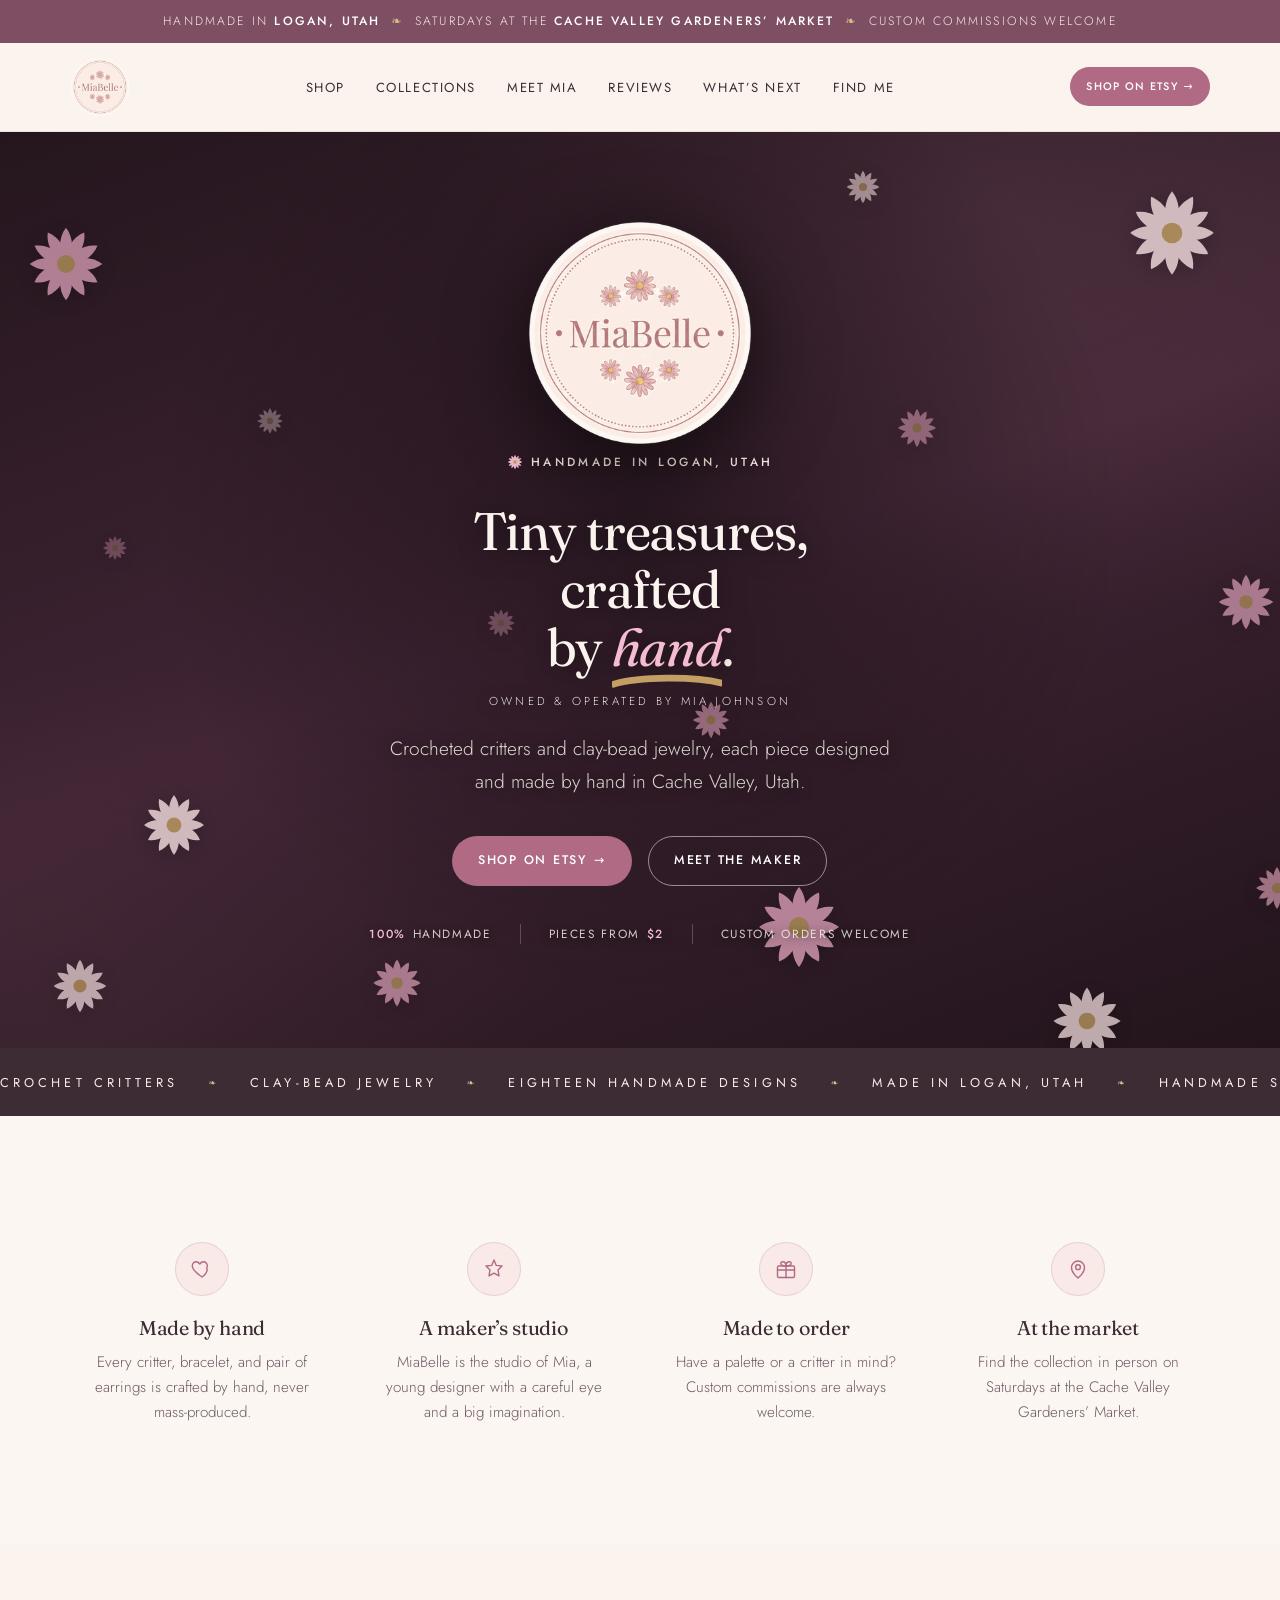
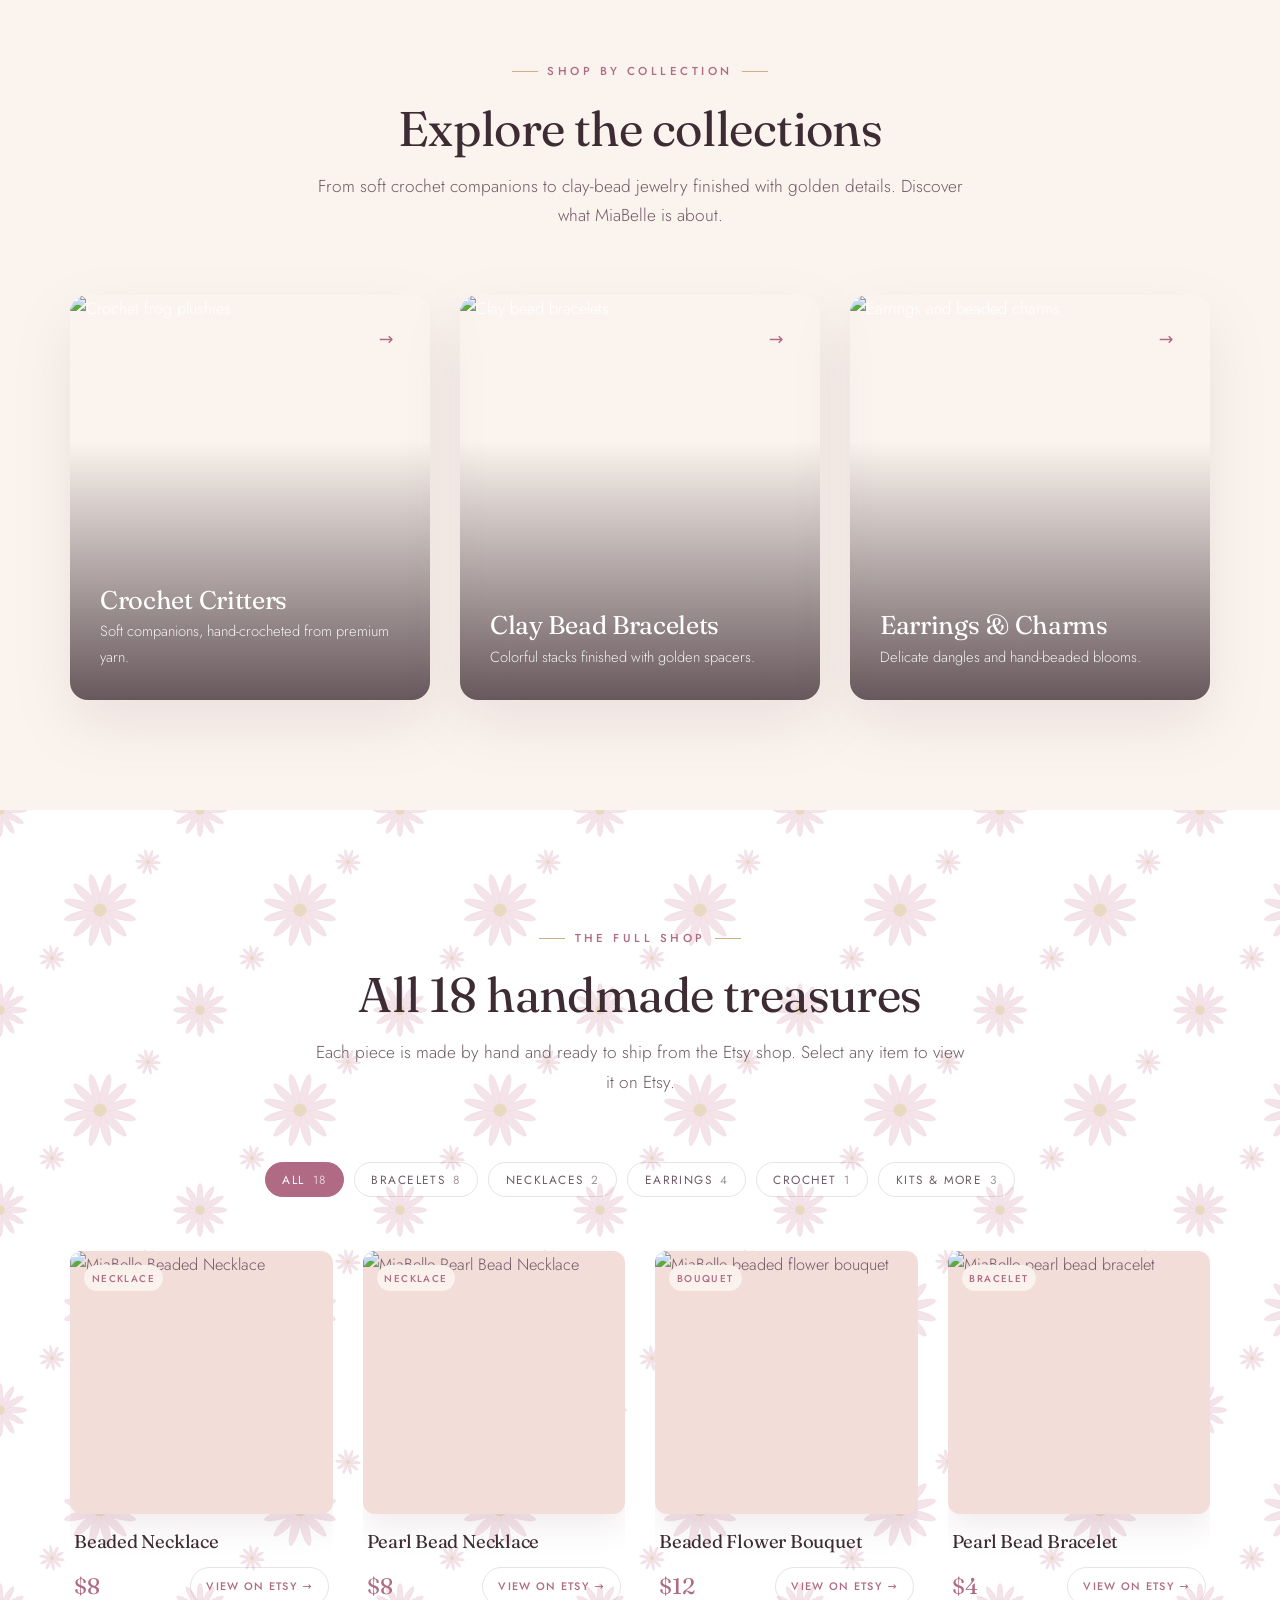
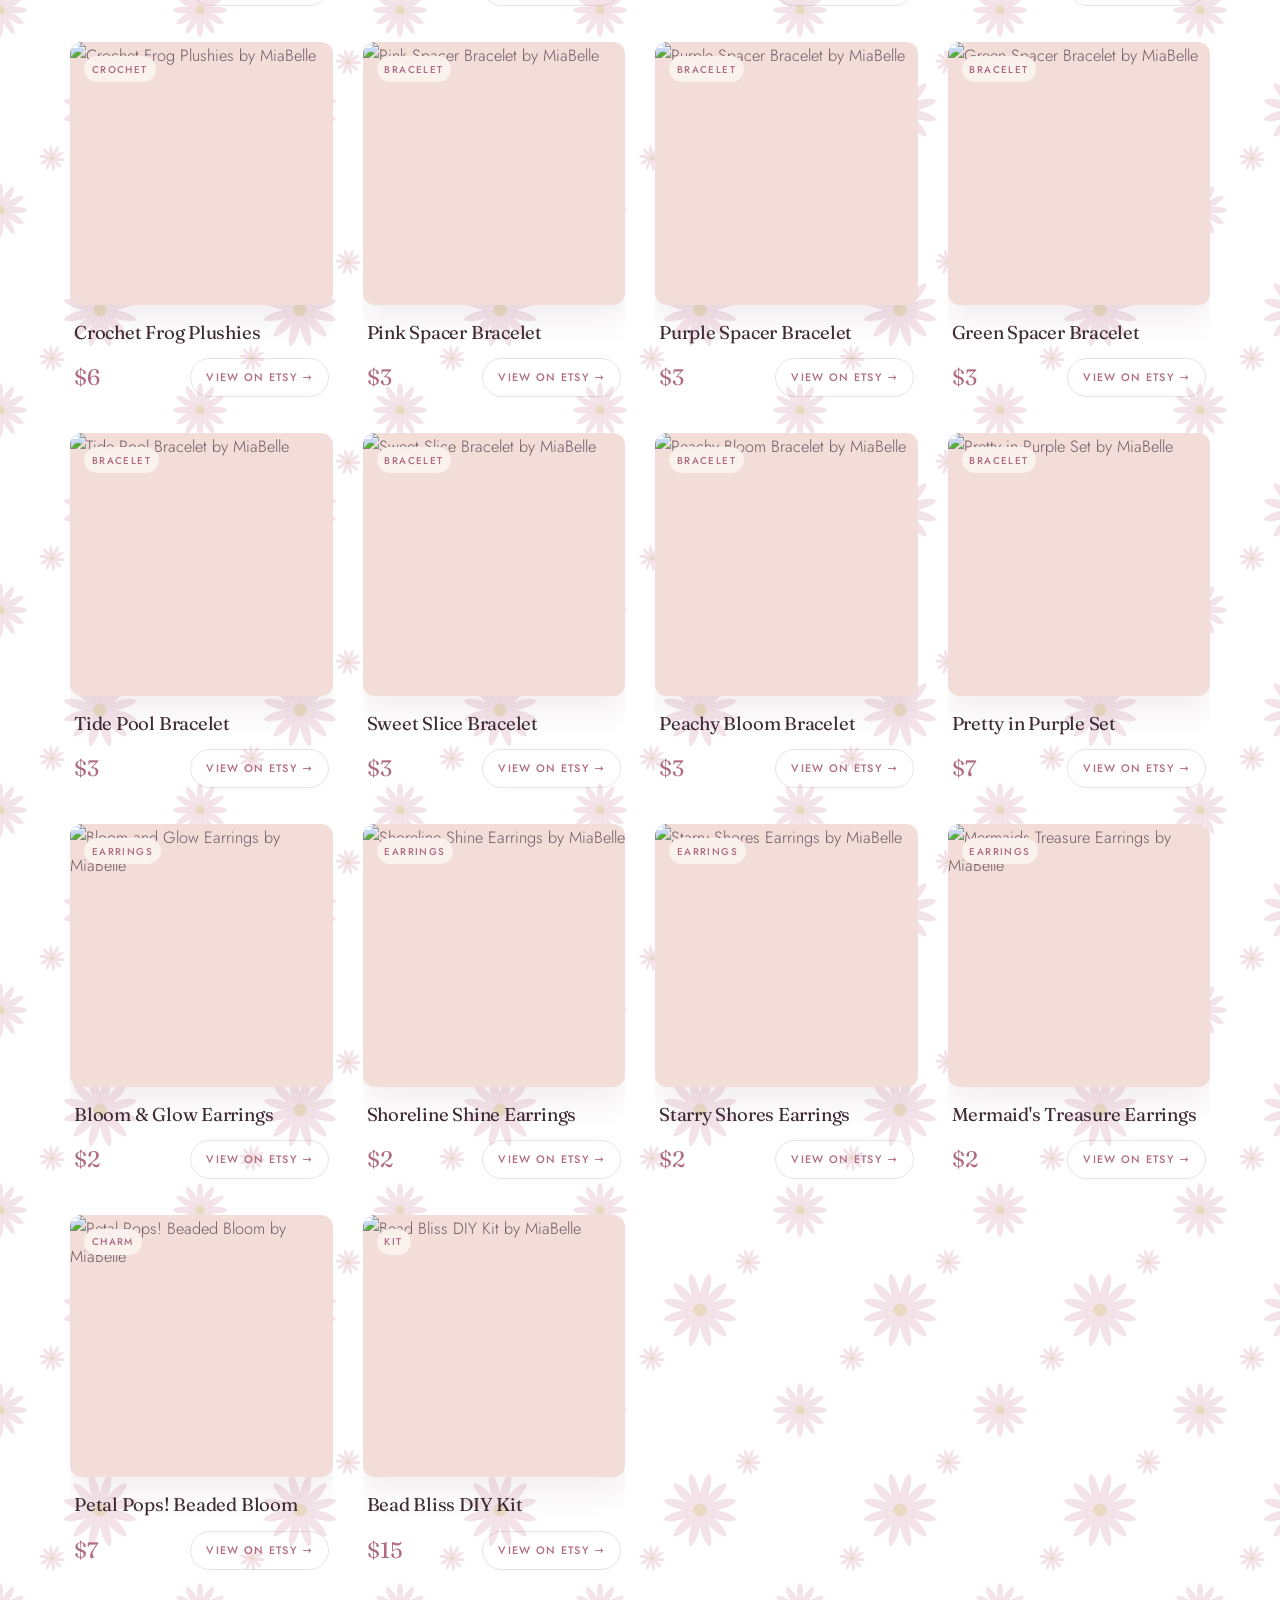
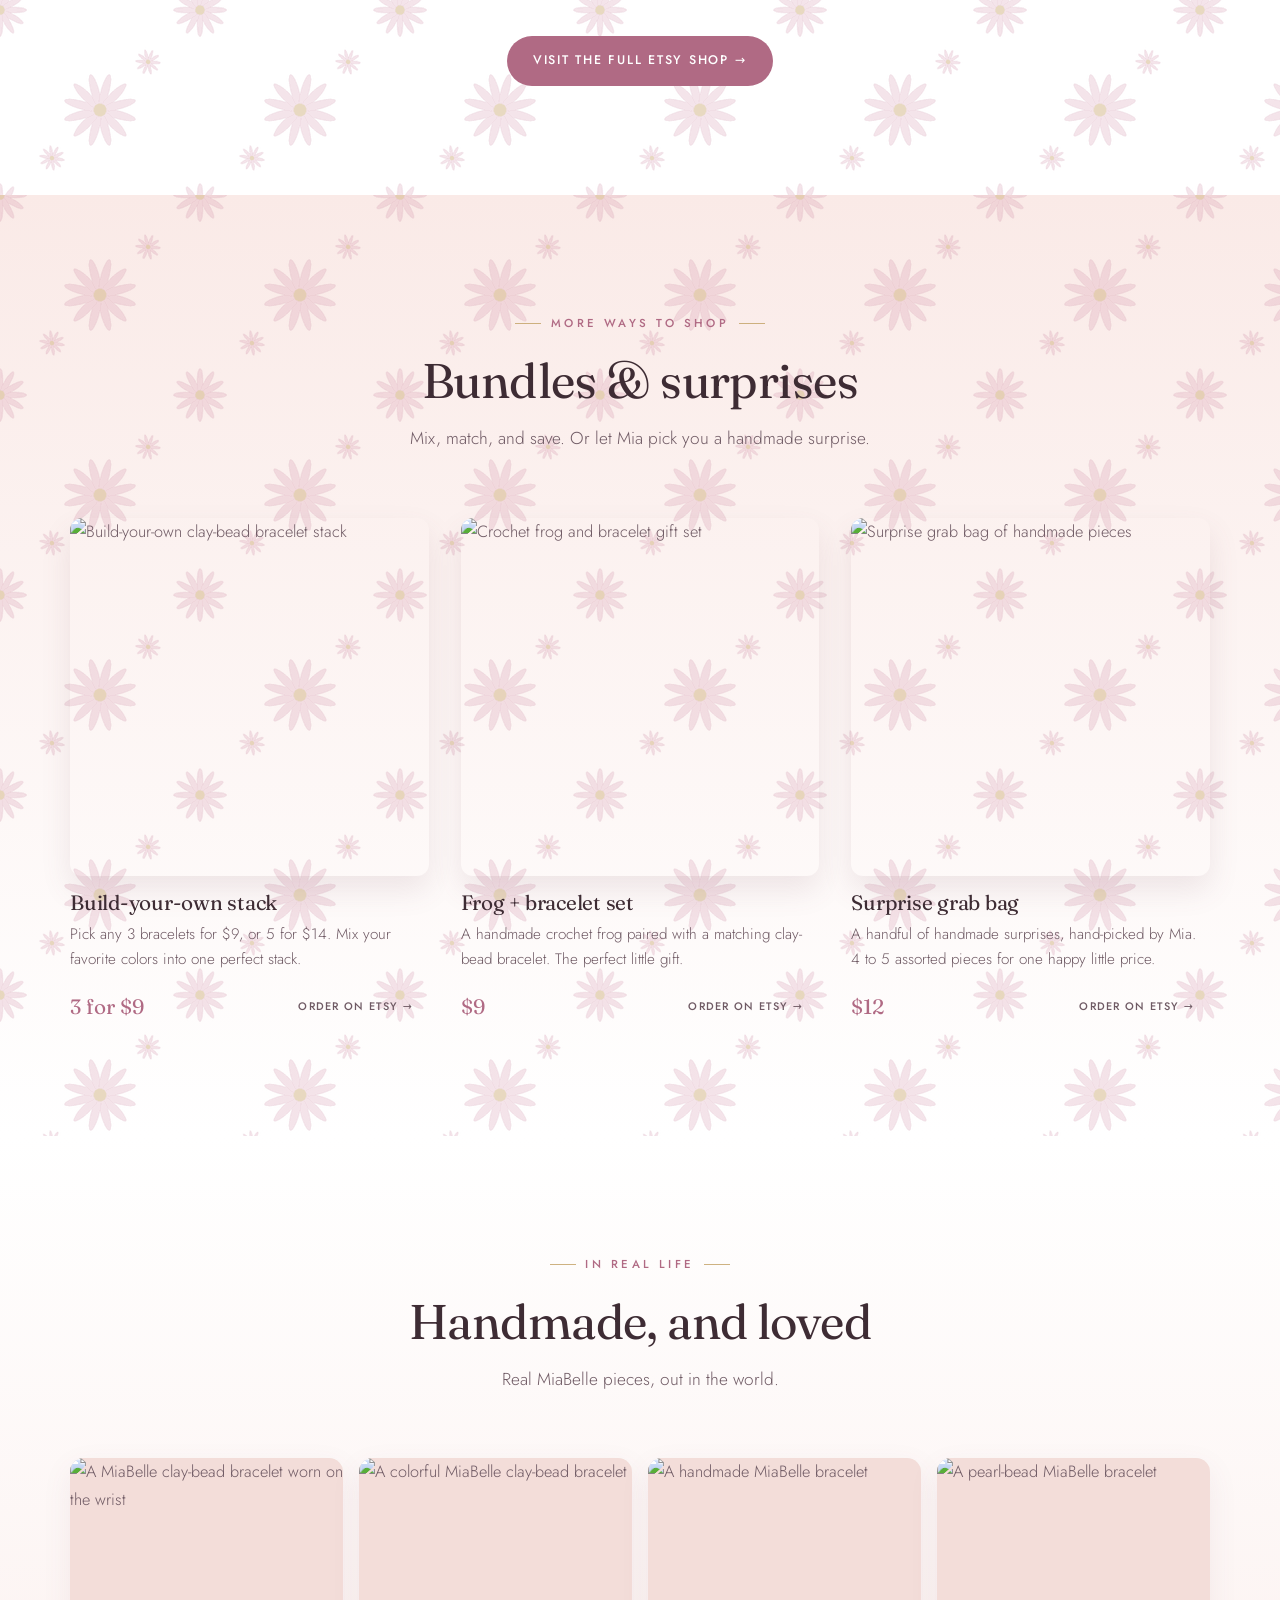
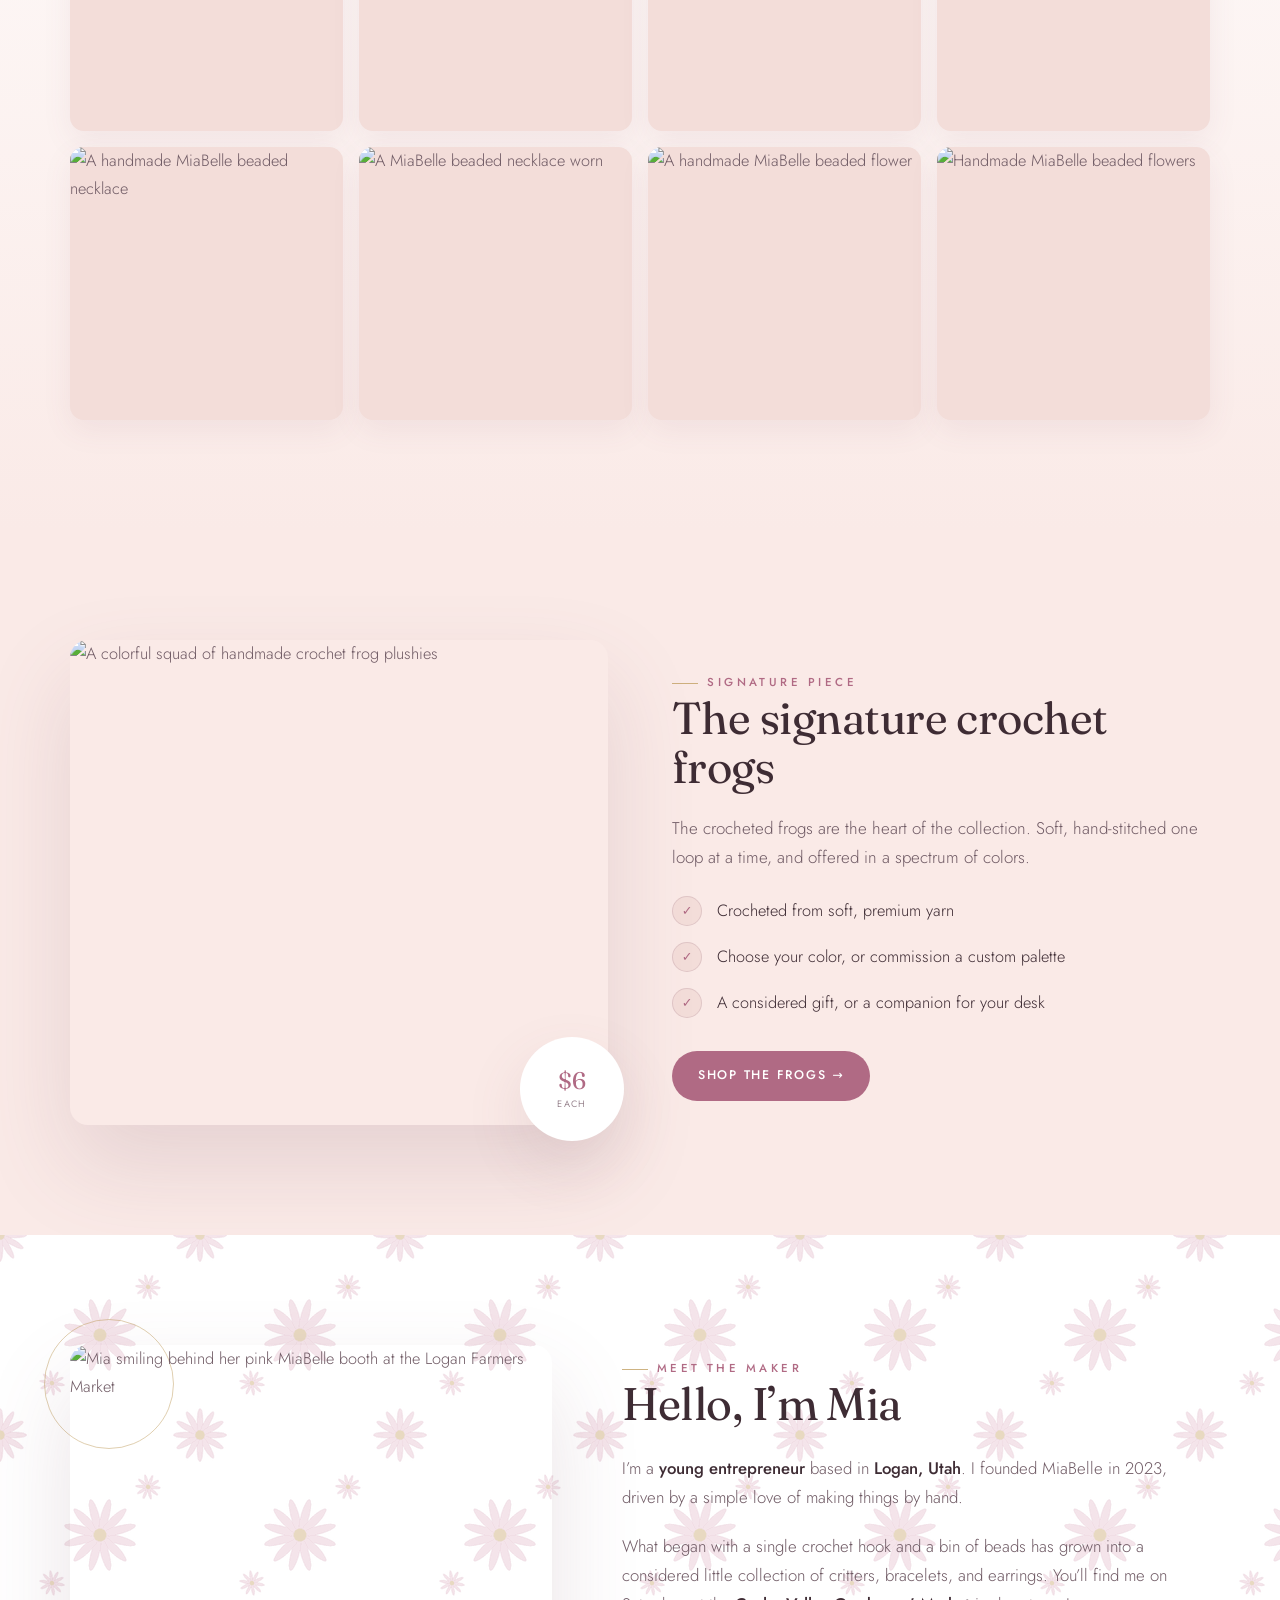
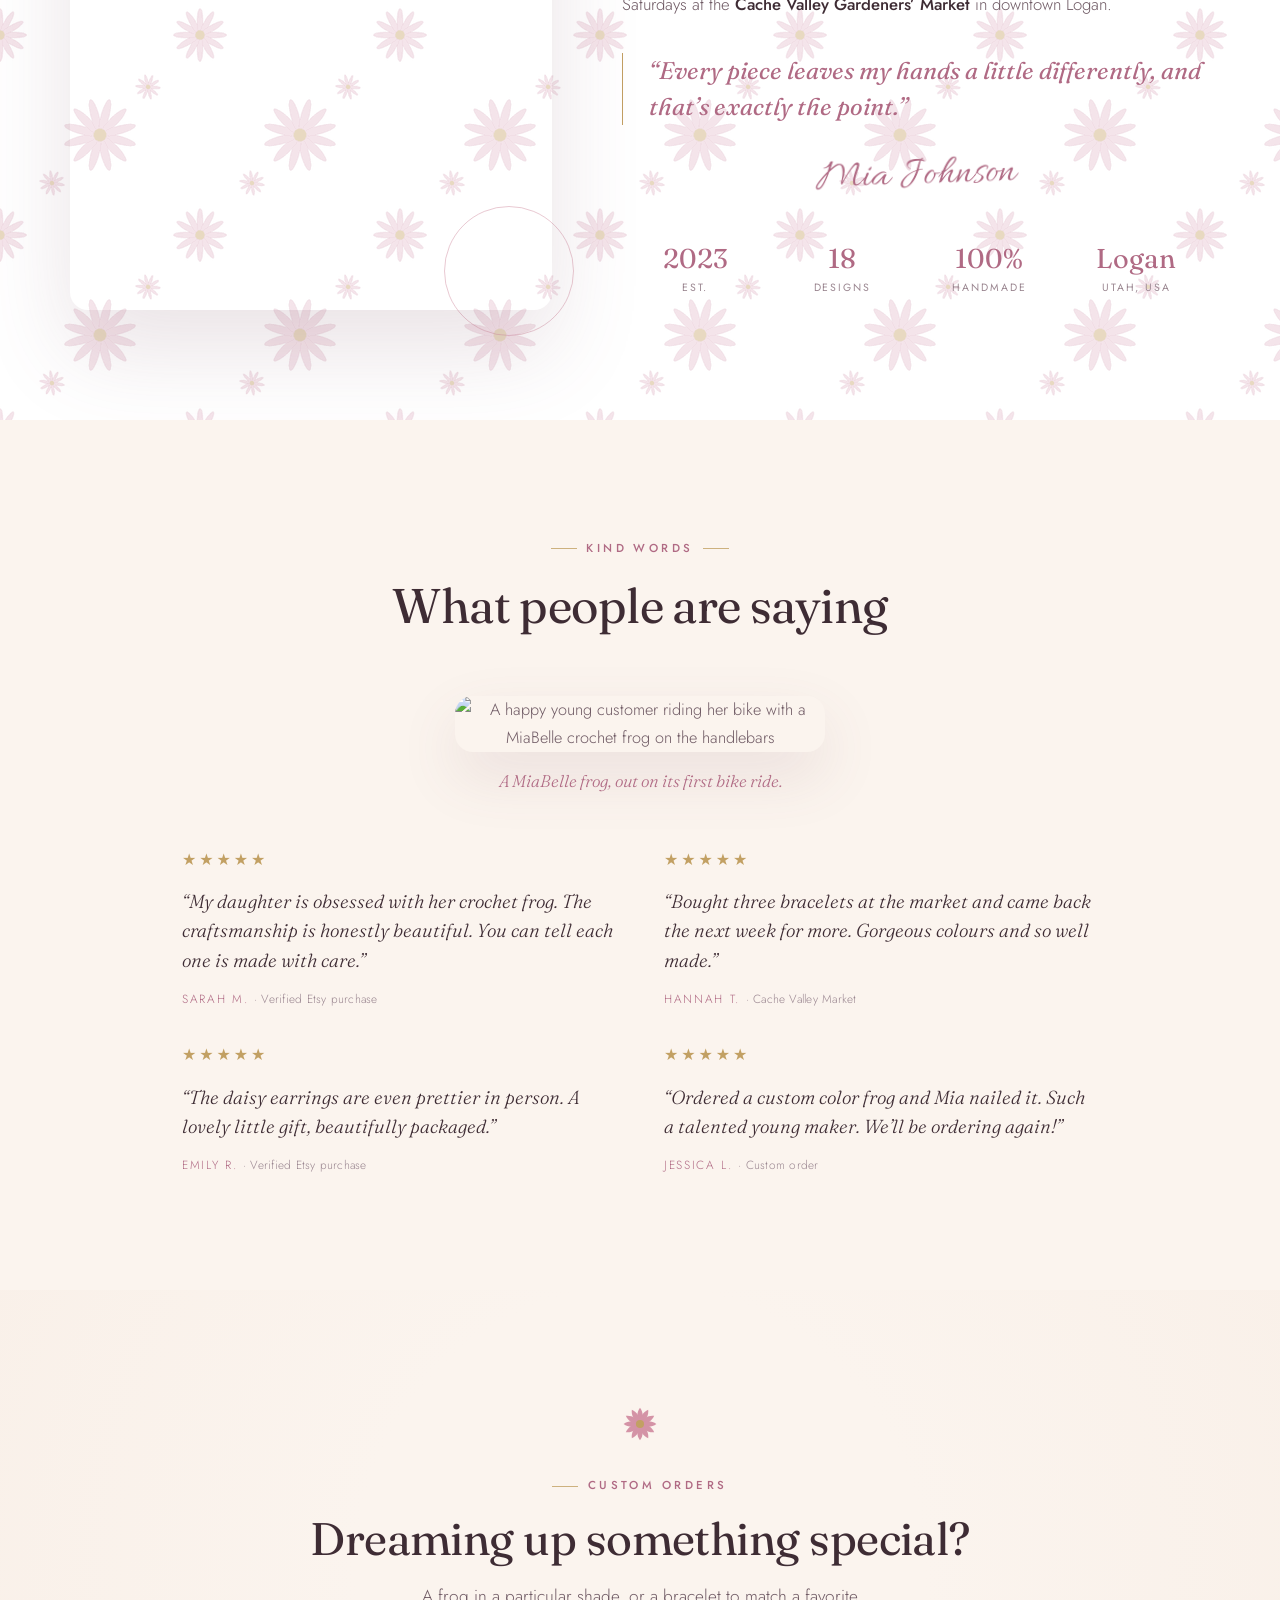
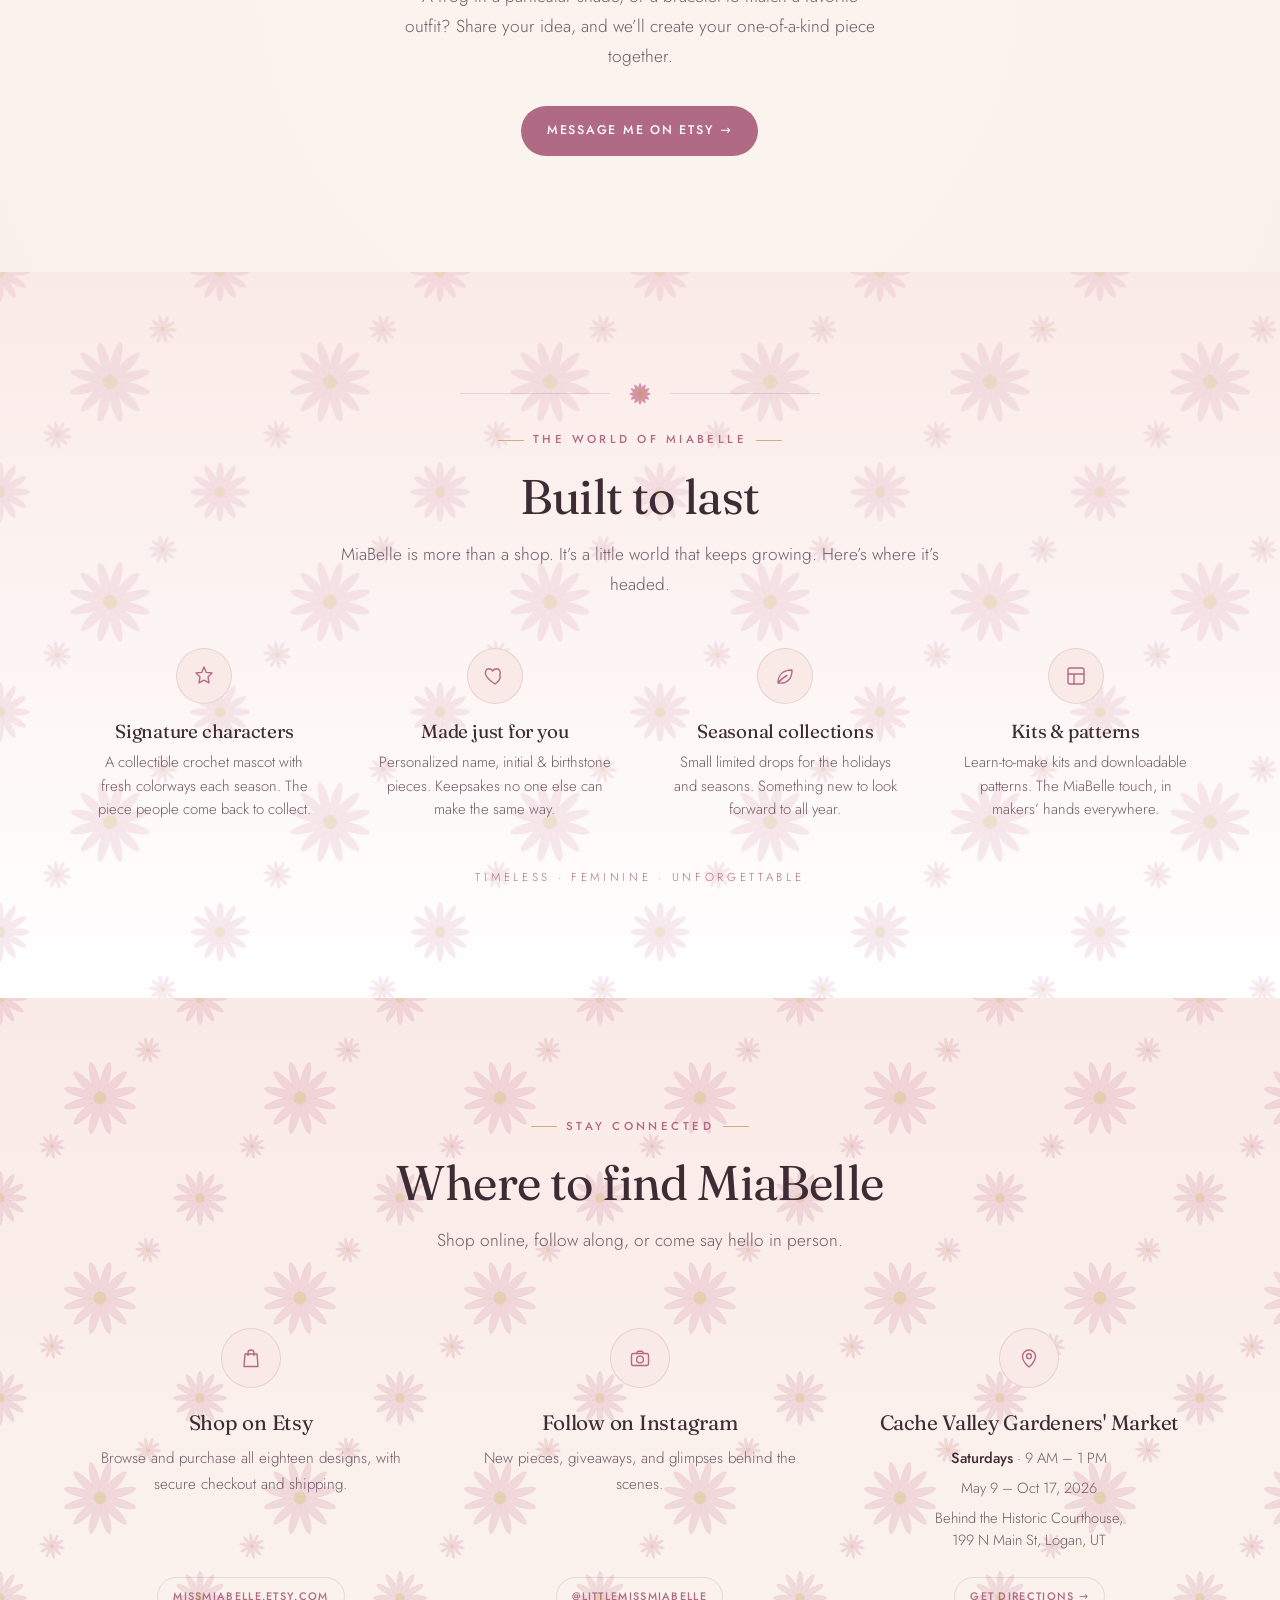
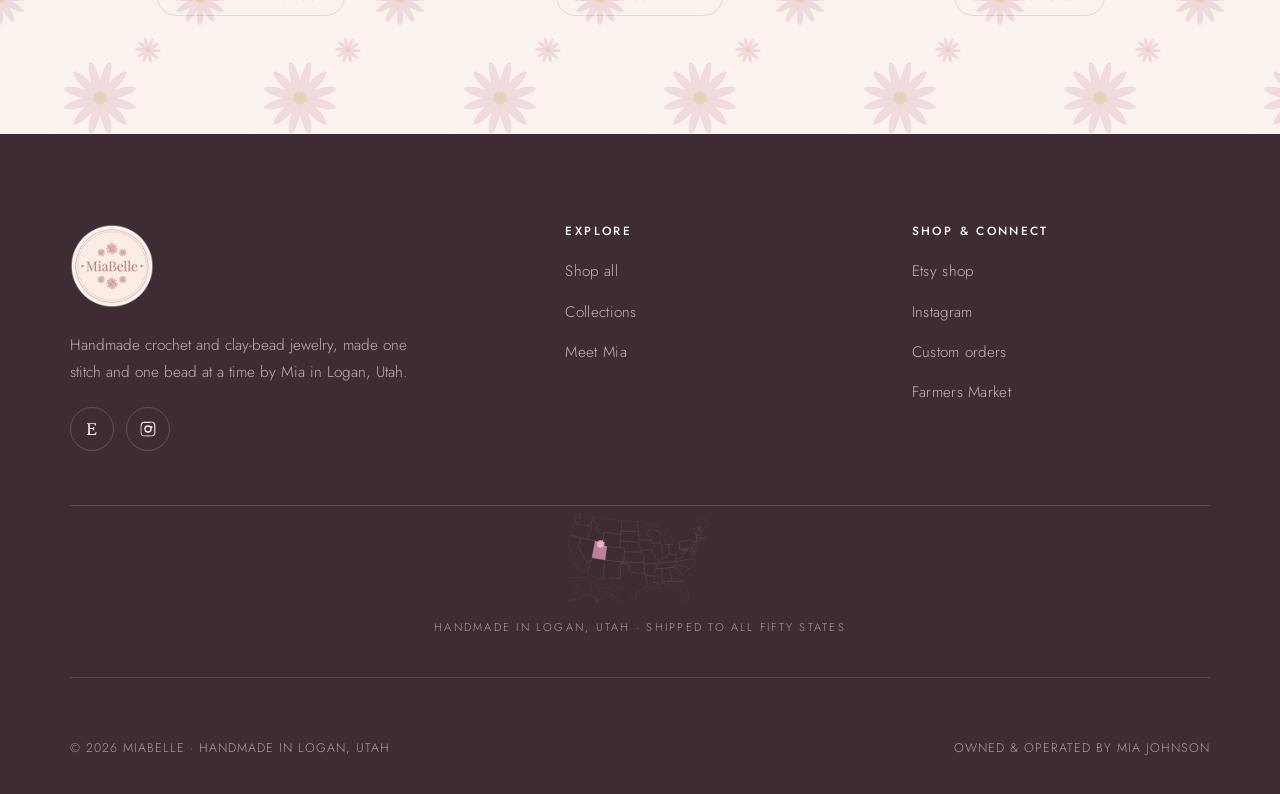
==== commit 9eb09794: "Mobile optimization: shrink inline logos (-488KB), PNG->JPG refs, tap-target and legibility override" ====
--- a/index.html
+++ b/index.html
@@ -400,7 +400,7 @@
 .header.scrolled .brand__logo-img{height:50px;width:50px}
 .footer__logo-img{height:84px;width:84px;display:block;margin-bottom:4px}
 @media(max-width:680px){.brand__logo-img{height:48px;width:48px}}
-:root{--floral:url("[data-uri]")}
+:root{--floral:url("[data-uri]")}
 .hero::before{content:"";position:absolute;inset:0;background-image:var(--floral);background-size:230px;opacity:.42;z-index:0;pointer-events:none;animation:driftbg 90s linear infinite}
 .hero .wrap{position:relative;z-index:2}
 @keyframes driftbg{from{background-position:0 0}to{background-position:-230px 460px}}
@@ -576,11 +576,11 @@
 .rv-feature img{width:100%;border-radius:18px;box-shadow:var(--shadow);display:block}
 .rv-feature figcaption{font-family:var(--serif);font-style:italic;color:var(--rose-deep);font-size:1.06rem;margin-top:14px}
 /* layered yarn-quilted flower background */
-.yarn-section{position:relative;background-image:radial-gradient(circle at 50% 48%,rgba(251,244,238,.9) 0%,rgba(251,244,238,.66) 40%,rgba(247,236,227,.46) 100%),url('assets/be29461e-8bd943aa-fc0d-425d-9dd5-12b0be29461e.png');background-size:cover;background-position:center;background-repeat:no-repeat}
+.yarn-section{position:relative;background-image:radial-gradient(circle at 50% 48%,rgba(251,244,238,.9) 0%,rgba(251,244,238,.66) 40%,rgba(247,236,227,.46) 100%),url('assets/be29461e-8bd943aa-fc0d-425d-9dd5-12b0be29461e.jpg');background-size:cover;background-position:center;background-repeat:no-repeat}
 .yarn-section .custom__card{background:transparent!important}
 
 /* crochet flower background (mobile-friendly, readable overlay) */
-.yarn-soft{background-image:linear-gradient(rgba(251,244,238,.8),rgba(251,244,238,.8)),url('assets/be29461e-8bd943aa-fc0d-425d-9dd5-12b0be29461e.png')!important;background-size:cover!important;background-position:center!important;background-repeat:no-repeat!important;background-attachment:scroll!important}
+.yarn-soft{background-image:linear-gradient(rgba(251,244,238,.8),rgba(251,244,238,.8)),url('assets/be29461e-8bd943aa-fc0d-425d-9dd5-12b0be29461e.jpg')!important;background-size:cover!important;background-position:center!important;background-repeat:no-repeat!important;background-attachment:scroll!important}
 .yarn-soft::before{display:none!important}
 
 .gallery{background:linear-gradient(180deg,#fff,var(--blush-soft))}
@@ -589,6 +589,26 @@
 .gal img{width:100%;aspect-ratio:1/1;object-fit:cover;transition:.6s}
 .gal:hover img{transform:scale(1.05)}
 @media(max-width:760px){.gal-grid{grid-template-columns:1fr 1fr;gap:12px}}
+
+/* === Mobile usability overrides (tap targets >=44px, legible type >=12px) === */
+@media (max-width:700px){
+  .btn{min-height:44px;font-size:.8rem}
+  .btn--mini{min-height:44px;font-size:.78rem;padding-top:.55rem;padding-bottom:.55rem}
+  .filter{min-height:44px;font-size:.78rem;padding:.55rem 1.05rem}
+  .eyebrow{font-size:.75rem}
+  .product__cat{font-size:.72rem;letter-spacing:.1em}
+  .count{font-size:.75rem}
+  .hero__owner{font-size:.75rem}
+  .world__tag{font-size:.75rem}
+  small{font-size:.72rem}
+  .footer a:not(.btn){display:inline-block;padding:.5rem 0}
+  .nav__links a:not(.btn){padding:.65rem .55rem}
+  .socials a,.totop{min-width:44px;min-height:44px}
+  .announce b{font-size:.75rem}
+  .tag-bubble small{font-size:12px!important}
+  .stat span{font-size:.72rem}
+  .footer__map p{font-size:.75rem}
+}
 </style>
 <script type="application/ld+json">{"@context":"https://schema.org","@type":"Store","name":"MiaBelle","description":"Handmade crochet plushies and clay-bead jewelry, designed and made by hand by Mia Johnson in Logan, Utah.","founder":{"@type":"Person","name":"Mia Johnson"},"areaServed":"United States","priceRange":"$2-$20","sameAs":["https://www.etsy.com/shop/MissMiaBelle","https://www.instagram.com/littlemissmiabelle/"],"address":{"@type":"PostalAddress","addressLocality":"Logan","addressRegion":"UT","addressCountry":"US"}}</script></head>
 <body>
@@ -600,7 +620,7 @@
 <!-- Header -->
 <header class="header" id="header">
   <div class="wrap nav">
-    <a href="#top" class="brand" aria-label="MiaBelle home"><img src="[data-uri]" alt="MiaBelle" class="brand__logo-img"></a>
+    <a href="#top" class="brand" aria-label="MiaBelle home"><img src="[data-uri]" alt="MiaBelle" class="brand__logo-img"></a>
     <nav class="nav__menu" id="menu">
       <ul class="nav__links">
         <li><a href="#shop">Shop</a></li>
@@ -626,7 +646,7 @@
   <div class="hero-garden" aria-hidden="true"><span class="fl" style="left:2%;top:10%;width:80px;color:#e6a8c0;--o:0.72;--d:0.05s;--lt:4.25s;--ld:0s"><svg viewBox="0 0 24 24" aria-hidden="true"><g fill="currentColor"><path d="M12 12 C 9.5 8.6 9.7 4 12 1.1 C 14.3 4 14.5 8.6 12 12 Z" transform="rotate(0 12 12)"/><path d="M12 12 C 9.5 8.6 9.7 4 12 1.1 C 14.3 4 14.5 8.6 12 12 Z" transform="rotate(30 12 12)"/><path d="M12 12 C 9.5 8.6 9.7 4 12 1.1 C 14.3 4 14.5 8.6 12 12 Z" transform="rotate(60 12 12)"/><path d="M12 12 C 9.5 8.6 9.7 4 12 1.1 C 14.3 4 14.5 8.6 12 12 Z" transform="rotate(90 12 12)"/><path d="M12 12 C 9.5 8.6 9.7 4 12 1.1 C 14.3 4 14.5 8.6 12 12 Z" transform="rotate(120 12 12)"/><path d="M12 12 C 9.5 8.6 9.7 4 12 1.1 C 14.3 4 14.5 8.6 12 12 Z" transform="rotate(150 12 12)"/><path d="M12 12 C 9.5 8.6 9.7 4 12 1.1 C 14.3 4 14.5 8.6 12 12 Z" transform="rotate(180 12 12)"/><path d="M12 12 C 9.5 8.6 9.7 4 12 1.1 C 14.3 4 14.5 8.6 12 12 Z" transform="rotate(210 12 12)"/><path d="M12 12 C 9.5 8.6 9.7 4 12 1.1 C 14.3 4 14.5 8.6 12 12 Z" transform="rotate(240 12 12)"/><path d="M12 12 C 9.5 8.6 9.7 4 12 1.1 C 14.3 4 14.5 8.6 12 12 Z" transform="rotate(270 12 12)"/><path d="M12 12 C 9.5 8.6 9.7 4 12 1.1 C 14.3 4 14.5 8.6 12 12 Z" transform="rotate(300 12 12)"/><path d="M12 12 C 9.5 8.6 9.7 4 12 1.1 C 14.3 4 14.5 8.6 12 12 Z" transform="rotate(330 12 12)"/></g><circle cx="12" cy="12" r="2.7" fill="var(--gold)"/></svg></span><span class="fl" style="left:11%;top:72%;width:66px;color:#f4dfe0;--o:0.8;--d:0.18s;--lt:3.75s;--ld:0.6s"><svg viewBox="0 0 24 24" aria-hidden="true"><g fill="currentColor"><path d="M12 12 C 9.5 8.6 9.7 4 12 1.1 C 14.3 4 14.5 8.6 12 12 Z" transform="rotate(0 12 12)"/><path d="M12 12 C 9.5 8.6 9.7 4 12 1.1 C 14.3 4 14.5 8.6 12 12 Z" transform="rotate(30 12 12)"/><path d="M12 12 C 9.5 8.6 9.7 4 12 1.1 C 14.3 4 14.5 8.6 12 12 Z" transform="rotate(60 12 12)"/><path d="M12 12 C 9.5 8.6 9.7 4 12 1.1 C 14.3 4 14.5 8.6 12 12 Z" transform="rotate(90 12 12)"/><path d="M12 12 C 9.5 8.6 9.7 4 12 1.1 C 14.3 4 14.5 8.6 12 12 Z" transform="rotate(120 12 12)"/><path d="M12 12 C 9.5 8.6 9.7 4 12 1.1 C 14.3 4 14.5 8.6 12 12 Z" transform="rotate(150 12 12)"/><path d="M12 12 C 9.5 8.6 9.7 4 12 1.1 C 14.3 4 14.5 8.6 12 12 Z" transform="rotate(180 12 12)"/><path d="M12 12 C 9.5 8.6 9.7 4 12 1.1 C 14.3 4 14.5 8.6 12 12 Z" transform="rotate(210 12 12)"/><path d="M12 12 C 9.5 8.6 9.7 4 12 1.1 C 14.3 4 14.5 8.6 12 12 Z" transform="rotate(240 12 12)"/><path d="M12 12 C 9.5 8.6 9.7 4 12 1.1 C 14.3 4 14.5 8.6 12 12 Z" transform="rotate(270 12 12)"/><path d="M12 12 C 9.5 8.6 9.7 4 12 1.1 C 14.3 4 14.5 8.6 12 12 Z" transform="rotate(300 12 12)"/><path d="M12 12 C 9.5 8.6 9.7 4 12 1.1 C 14.3 4 14.5 8.6 12 12 Z" transform="rotate(330 12 12)"/></g><circle cx="12" cy="12" r="2.7" fill="var(--gold)"/></svg></span><span class="fl" style="left:29%;top:90%;width:52px;color:#e6a8c0;--o:0.66;--d:0.3s;--lt:4.50s;--ld:0.2s"><svg viewBox="0 0 24 24" aria-hidden="true"><g fill="currentColor"><path d="M12 12 C 9.5 8.6 9.7 4 12 1.1 C 14.3 4 14.5 8.6 12 12 Z" transform="rotate(0 12 12)"/><path d="M12 12 C 9.5 8.6 9.7 4 12 1.1 C 14.3 4 14.5 8.6 12 12 Z" transform="rotate(30 12 12)"/><path d="M12 12 C 9.5 8.6 9.7 4 12 1.1 C 14.3 4 14.5 8.6 12 12 Z" transform="rotate(60 12 12)"/><path d="M12 12 C 9.5 8.6 9.7 4 12 1.1 C 14.3 4 14.5 8.6 12 12 Z" transform="rotate(90 12 12)"/><path d="M12 12 C 9.5 8.6 9.7 4 12 1.1 C 14.3 4 14.5 8.6 12 12 Z" transform="rotate(120 12 12)"/><path d="M12 12 C 9.5 8.6 9.7 4 12 1.1 C 14.3 4 14.5 8.6 12 12 Z" transform="rotate(150 12 12)"/><path d="M12 12 C 9.5 8.6 9.7 4 12 1.1 C 14.3 4 14.5 8.6 12 12 Z" transform="rotate(180 12 12)"/><path d="M12 12 C 9.5 8.6 9.7 4 12 1.1 C 14.3 4 14.5 8.6 12 12 Z" transform="rotate(210 12 12)"/><path d="M12 12 C 9.5 8.6 9.7 4 12 1.1 C 14.3 4 14.5 8.6 12 12 Z" transform="rotate(240 12 12)"/><path d="M12 12 C 9.5 8.6 9.7 4 12 1.1 C 14.3 4 14.5 8.6 12 12 Z" transform="rotate(270 12 12)"/><path d="M12 12 C 9.5 8.6 9.7 4 12 1.1 C 14.3 4 14.5 8.6 12 12 Z" transform="rotate(300 12 12)"/><path d="M12 12 C 9.5 8.6 9.7 4 12 1.1 C 14.3 4 14.5 8.6 12 12 Z" transform="rotate(330 12 12)"/></g><circle cx="12" cy="12" r="2.7" fill="var(--gold)"/></svg></span><span class="fl" style="left:45%;top:12%;width:70px;color:#f4dfe0;--o:0.6;--d:0.12s;--lt:4.00s;--ld:1s"><svg viewBox="0 0 24 24" aria-hidden="true"><g fill="currentColor"><path d="M12 12 C 9.5 8.6 9.7 4 12 1.1 C 14.3 4 14.5 8.6 12 12 Z" transform="rotate(0 12 12)"/><path d="M12 12 C 9.5 8.6 9.7 4 12 1.1 C 14.3 4 14.5 8.6 12 12 Z" transform="rotate(30 12 12)"/><path d="M12 12 C 9.5 8.6 9.7 4 12 1.1 C 14.3 4 14.5 8.6 12 12 Z" transform="rotate(60 12 12)"/><path d="M12 12 C 9.5 8.6 9.7 4 12 1.1 C 14.3 4 14.5 8.6 12 12 Z" transform="rotate(90 12 12)"/><path d="M12 12 C 9.5 8.6 9.7 4 12 1.1 C 14.3 4 14.5 8.6 12 12 Z" transform="rotate(120 12 12)"/><path d="M12 12 C 9.5 8.6 9.7 4 12 1.1 C 14.3 4 14.5 8.6 12 12 Z" transform="rotate(150 12 12)"/><path d="M12 12 C 9.5 8.6 9.7 4 12 1.1 C 14.3 4 14.5 8.6 12 12 Z" transform="rotate(180 12 12)"/><path d="M12 12 C 9.5 8.6 9.7 4 12 1.1 C 14.3 4 14.5 8.6 12 12 Z" transform="rotate(210 12 12)"/><path d="M12 12 C 9.5 8.6 9.7 4 12 1.1 C 14.3 4 14.5 8.6 12 12 Z" transform="rotate(240 12 12)"/><path d="M12 12 C 9.5 8.6 9.7 4 12 1.1 C 14.3 4 14.5 8.6 12 12 Z" transform="rotate(270 12 12)"/><path d="M12 12 C 9.5 8.6 9.7 4 12 1.1 C 14.3 4 14.5 8.6 12 12 Z" transform="rotate(300 12 12)"/><path d="M12 12 C 9.5 8.6 9.7 4 12 1.1 C 14.3 4 14.5 8.6 12 12 Z" transform="rotate(330 12 12)"/></g><circle cx="12" cy="12" r="2.7" fill="var(--gold)"/></svg></span><span class="fl" style="left:59%;top:82%;width:88px;color:#e6a8c0;--o:0.74;--d:0.22s;--lt:3.62s;--ld:0.4s"><svg viewBox="0 0 24 24" aria-hidden="true"><g fill="currentColor"><path d="M12 12 C 9.5 8.6 9.7 4 12 1.1 C 14.3 4 14.5 8.6 12 12 Z" transform="rotate(0 12 12)"/><path d="M12 12 C 9.5 8.6 9.7 4 12 1.1 C 14.3 4 14.5 8.6 12 12 Z" transform="rotate(30 12 12)"/><path d="M12 12 C 9.5 8.6 9.7 4 12 1.1 C 14.3 4 14.5 8.6 12 12 Z" transform="rotate(60 12 12)"/><path d="M12 12 C 9.5 8.6 9.7 4 12 1.1 C 14.3 4 14.5 8.6 12 12 Z" transform="rotate(90 12 12)"/><path d="M12 12 C 9.5 8.6 9.7 4 12 1.1 C 14.3 4 14.5 8.6 12 12 Z" transform="rotate(120 12 12)"/><path d="M12 12 C 9.5 8.6 9.7 4 12 1.1 C 14.3 4 14.5 8.6 12 12 Z" transform="rotate(150 12 12)"/><path d="M12 12 C 9.5 8.6 9.7 4 12 1.1 C 14.3 4 14.5 8.6 12 12 Z" transform="rotate(180 12 12)"/><path d="M12 12 C 9.5 8.6 9.7 4 12 1.1 C 14.3 4 14.5 8.6 12 12 Z" transform="rotate(210 12 12)"/><path d="M12 12 C 9.5 8.6 9.7 4 12 1.1 C 14.3 4 14.5 8.6 12 12 Z" transform="rotate(240 12 12)"/><path d="M12 12 C 9.5 8.6 9.7 4 12 1.1 C 14.3 4 14.5 8.6 12 12 Z" transform="rotate(270 12 12)"/><path d="M12 12 C 9.5 8.6 9.7 4 12 1.1 C 14.3 4 14.5 8.6 12 12 Z" transform="rotate(300 12 12)"/><path d="M12 12 C 9.5 8.6 9.7 4 12 1.1 C 14.3 4 14.5 8.6 12 12 Z" transform="rotate(330 12 12)"/></g><circle cx="12" cy="12" r="2.7" fill="var(--gold)"/></svg></span><span class="fl" style="left:88%;top:6%;width:92px;color:#f4dfe0;--o:0.8;--d:0.08s;--lt:4.38s;--ld:0.3s"><svg viewBox="0 0 24 24" aria-hidden="true"><g fill="currentColor"><path d="M12 12 C 9.5 8.6 9.7 4 12 1.1 C 14.3 4 14.5 8.6 12 12 Z" transform="rotate(0 12 12)"/><path d="M12 12 C 9.5 8.6 9.7 4 12 1.1 C 14.3 4 14.5 8.6 12 12 Z" transform="rotate(30 12 12)"/><path d="M12 12 C 9.5 8.6 9.7 4 12 1.1 C 14.3 4 14.5 8.6 12 12 Z" transform="rotate(60 12 12)"/><path d="M12 12 C 9.5 8.6 9.7 4 12 1.1 C 14.3 4 14.5 8.6 12 12 Z" transform="rotate(90 12 12)"/><path d="M12 12 C 9.5 8.6 9.7 4 12 1.1 C 14.3 4 14.5 8.6 12 12 Z" transform="rotate(120 12 12)"/><path d="M12 12 C 9.5 8.6 9.7 4 12 1.1 C 14.3 4 14.5 8.6 12 12 Z" transform="rotate(150 12 12)"/><path d="M12 12 C 9.5 8.6 9.7 4 12 1.1 C 14.3 4 14.5 8.6 12 12 Z" transform="rotate(180 12 12)"/><path d="M12 12 C 9.5 8.6 9.7 4 12 1.1 C 14.3 4 14.5 8.6 12 12 Z" transform="rotate(210 12 12)"/><path d="M12 12 C 9.5 8.6 9.7 4 12 1.1 C 14.3 4 14.5 8.6 12 12 Z" transform="rotate(240 12 12)"/><path d="M12 12 C 9.5 8.6 9.7 4 12 1.1 C 14.3 4 14.5 8.6 12 12 Z" transform="rotate(270 12 12)"/><path d="M12 12 C 9.5 8.6 9.7 4 12 1.1 C 14.3 4 14.5 8.6 12 12 Z" transform="rotate(300 12 12)"/><path d="M12 12 C 9.5 8.6 9.7 4 12 1.1 C 14.3 4 14.5 8.6 12 12 Z" transform="rotate(330 12 12)"/></g><circle cx="12" cy="12" r="2.7" fill="var(--gold)"/></svg></span><span class="fl" style="left:95%;top:48%;width:60px;color:#e6a8c0;--o:0.66;--d:0.34s;--lt:3.88s;--ld:0.9s"><svg viewBox="0 0 24 24" aria-hidden="true"><g fill="currentColor"><path d="M12 12 C 9.5 8.6 9.7 4 12 1.1 C 14.3 4 14.5 8.6 12 12 Z" transform="rotate(0 12 12)"/><path d="M12 12 C 9.5 8.6 9.7 4 12 1.1 C 14.3 4 14.5 8.6 12 12 Z" transform="rotate(30 12 12)"/><path d="M12 12 C 9.5 8.6 9.7 4 12 1.1 C 14.3 4 14.5 8.6 12 12 Z" transform="rotate(60 12 12)"/><path d="M12 12 C 9.5 8.6 9.7 4 12 1.1 C 14.3 4 14.5 8.6 12 12 Z" transform="rotate(90 12 12)"/><path d="M12 12 C 9.5 8.6 9.7 4 12 1.1 C 14.3 4 14.5 8.6 12 12 Z" transform="rotate(120 12 12)"/><path d="M12 12 C 9.5 8.6 9.7 4 12 1.1 C 14.3 4 14.5 8.6 12 12 Z" transform="rotate(150 12 12)"/><path d="M12 12 C 9.5 8.6 9.7 4 12 1.1 C 14.3 4 14.5 8.6 12 12 Z" transform="rotate(180 12 12)"/><path d="M12 12 C 9.5 8.6 9.7 4 12 1.1 C 14.3 4 14.5 8.6 12 12 Z" transform="rotate(210 12 12)"/><path d="M12 12 C 9.5 8.6 9.7 4 12 1.1 C 14.3 4 14.5 8.6 12 12 Z" transform="rotate(240 12 12)"/><path d="M12 12 C 9.5 8.6 9.7 4 12 1.1 C 14.3 4 14.5 8.6 12 12 Z" transform="rotate(270 12 12)"/><path d="M12 12 C 9.5 8.6 9.7 4 12 1.1 C 14.3 4 14.5 8.6 12 12 Z" transform="rotate(300 12 12)"/><path d="M12 12 C 9.5 8.6 9.7 4 12 1.1 C 14.3 4 14.5 8.6 12 12 Z" transform="rotate(330 12 12)"/></g><circle cx="12" cy="12" r="2.7" fill="var(--gold)"/></svg></span><span class="fl" style="left:82%;top:93%;width:74px;color:#f4dfe0;--o:0.74;--d:0.4s;--lt:4.12s;--ld:0.7s"><svg viewBox="0 0 24 24" aria-hidden="true"><g fill="currentColor"><path d="M12 12 C 9.5 8.6 9.7 4 12 1.1 C 14.3 4 14.5 8.6 12 12 Z" transform="rotate(0 12 12)"/><path d="M12 12 C 9.5 8.6 9.7 4 12 1.1 C 14.3 4 14.5 8.6 12 12 Z" transform="rotate(30 12 12)"/><path d="M12 12 C 9.5 8.6 9.7 4 12 1.1 C 14.3 4 14.5 8.6 12 12 Z" transform="rotate(60 12 12)"/><path d="M12 12 C 9.5 8.6 9.7 4 12 1.1 C 14.3 4 14.5 8.6 12 12 Z" transform="rotate(90 12 12)"/><path d="M12 12 C 9.5 8.6 9.7 4 12 1.1 C 14.3 4 14.5 8.6 12 12 Z" transform="rotate(120 12 12)"/><path d="M12 12 C 9.5 8.6 9.7 4 12 1.1 C 14.3 4 14.5 8.6 12 12 Z" transform="rotate(150 12 12)"/><path d="M12 12 C 9.5 8.6 9.7 4 12 1.1 C 14.3 4 14.5 8.6 12 12 Z" transform="rotate(180 12 12)"/><path d="M12 12 C 9.5 8.6 9.7 4 12 1.1 C 14.3 4 14.5 8.6 12 12 Z" transform="rotate(210 12 12)"/><path d="M12 12 C 9.5 8.6 9.7 4 12 1.1 C 14.3 4 14.5 8.6 12 12 Z" transform="rotate(240 12 12)"/><path d="M12 12 C 9.5 8.6 9.7 4 12 1.1 C 14.3 4 14.5 8.6 12 12 Z" transform="rotate(270 12 12)"/><path d="M12 12 C 9.5 8.6 9.7 4 12 1.1 C 14.3 4 14.5 8.6 12 12 Z" transform="rotate(300 12 12)"/><path d="M12 12 C 9.5 8.6 9.7 4 12 1.1 C 14.3 4 14.5 8.6 12 12 Z" transform="rotate(330 12 12)"/></g><circle cx="12" cy="12" r="2.7" fill="var(--gold)"/></svg></span><span class="fl" style="left:70%;top:30%;width:42px;color:#e6a8c0;--o:0.5;--d:0.45s;--lt:3.50s;--ld:1.2s"><svg viewBox="0 0 24 24" aria-hidden="true"><g fill="currentColor"><path d="M12 12 C 9.5 8.6 9.7 4 12 1.1 C 14.3 4 14.5 8.6 12 12 Z" transform="rotate(0 12 12)"/><path d="M12 12 C 9.5 8.6 9.7 4 12 1.1 C 14.3 4 14.5 8.6 12 12 Z" transform="rotate(30 12 12)"/><path d="M12 12 C 9.5 8.6 9.7 4 12 1.1 C 14.3 4 14.5 8.6 12 12 Z" transform="rotate(60 12 12)"/><path d="M12 12 C 9.5 8.6 9.7 4 12 1.1 C 14.3 4 14.5 8.6 12 12 Z" transform="rotate(90 12 12)"/><path d="M12 12 C 9.5 8.6 9.7 4 12 1.1 C 14.3 4 14.5 8.6 12 12 Z" transform="rotate(120 12 12)"/><path d="M12 12 C 9.5 8.6 9.7 4 12 1.1 C 14.3 4 14.5 8.6 12 12 Z" transform="rotate(150 12 12)"/><path d="M12 12 C 9.5 8.6 9.7 4 12 1.1 C 14.3 4 14.5 8.6 12 12 Z" transform="rotate(180 12 12)"/><path d="M12 12 C 9.5 8.6 9.7 4 12 1.1 C 14.3 4 14.5 8.6 12 12 Z" transform="rotate(210 12 12)"/><path d="M12 12 C 9.5 8.6 9.7 4 12 1.1 C 14.3 4 14.5 8.6 12 12 Z" transform="rotate(240 12 12)"/><path d="M12 12 C 9.5 8.6 9.7 4 12 1.1 C 14.3 4 14.5 8.6 12 12 Z" transform="rotate(270 12 12)"/><path d="M12 12 C 9.5 8.6 9.7 4 12 1.1 C 14.3 4 14.5 8.6 12 12 Z" transform="rotate(300 12 12)"/><path d="M12 12 C 9.5 8.6 9.7 4 12 1.1 C 14.3 4 14.5 8.6 12 12 Z" transform="rotate(330 12 12)"/></g><circle cx="12" cy="12" r="2.7" fill="var(--gold)"/></svg></span><span class="fl" style="left:4%;top:90%;width:58px;color:#f4dfe0;--o:0.7;--d:0.5s;--lt:4.25s;--ld:1.1s"><svg viewBox="0 0 24 24" aria-hidden="true"><g fill="currentColor"><path d="M12 12 C 9.5 8.6 9.7 4 12 1.1 C 14.3 4 14.5 8.6 12 12 Z" transform="rotate(0 12 12)"/><path d="M12 12 C 9.5 8.6 9.7 4 12 1.1 C 14.3 4 14.5 8.6 12 12 Z" transform="rotate(30 12 12)"/><path d="M12 12 C 9.5 8.6 9.7 4 12 1.1 C 14.3 4 14.5 8.6 12 12 Z" transform="rotate(60 12 12)"/><path d="M12 12 C 9.5 8.6 9.7 4 12 1.1 C 14.3 4 14.5 8.6 12 12 Z" transform="rotate(90 12 12)"/><path d="M12 12 C 9.5 8.6 9.7 4 12 1.1 C 14.3 4 14.5 8.6 12 12 Z" transform="rotate(120 12 12)"/><path d="M12 12 C 9.5 8.6 9.7 4 12 1.1 C 14.3 4 14.5 8.6 12 12 Z" transform="rotate(150 12 12)"/><path d="M12 12 C 9.5 8.6 9.7 4 12 1.1 C 14.3 4 14.5 8.6 12 12 Z" transform="rotate(180 12 12)"/><path d="M12 12 C 9.5 8.6 9.7 4 12 1.1 C 14.3 4 14.5 8.6 12 12 Z" transform="rotate(210 12 12)"/><path d="M12 12 C 9.5 8.6 9.7 4 12 1.1 C 14.3 4 14.5 8.6 12 12 Z" transform="rotate(240 12 12)"/><path d="M12 12 C 9.5 8.6 9.7 4 12 1.1 C 14.3 4 14.5 8.6 12 12 Z" transform="rotate(270 12 12)"/><path d="M12 12 C 9.5 8.6 9.7 4 12 1.1 C 14.3 4 14.5 8.6 12 12 Z" transform="rotate(300 12 12)"/><path d="M12 12 C 9.5 8.6 9.7 4 12 1.1 C 14.3 4 14.5 8.6 12 12 Z" transform="rotate(330 12 12)"/></g><circle cx="12" cy="12" r="2.7" fill="var(--gold)"/></svg></span><span class="fl" style="left:38%;top:52%;width:30px;color:#e6a8c0;--o:0.34;--d:0.55s;--lt:3.75s;--ld:0.3s"><svg viewBox="0 0 24 24" aria-hidden="true"><g fill="currentColor"><path d="M12 12 C 9.5 8.6 9.7 4 12 1.1 C 14.3 4 14.5 8.6 12 12 Z" transform="rotate(0 12 12)"/><path d="M12 12 C 9.5 8.6 9.7 4 12 1.1 C 14.3 4 14.5 8.6 12 12 Z" transform="rotate(30 12 12)"/><path d="M12 12 C 9.5 8.6 9.7 4 12 1.1 C 14.3 4 14.5 8.6 12 12 Z" transform="rotate(60 12 12)"/><path d="M12 12 C 9.5 8.6 9.7 4 12 1.1 C 14.3 4 14.5 8.6 12 12 Z" transform="rotate(90 12 12)"/><path d="M12 12 C 9.5 8.6 9.7 4 12 1.1 C 14.3 4 14.5 8.6 12 12 Z" transform="rotate(120 12 12)"/><path d="M12 12 C 9.5 8.6 9.7 4 12 1.1 C 14.3 4 14.5 8.6 12 12 Z" transform="rotate(150 12 12)"/><path d="M12 12 C 9.5 8.6 9.7 4 12 1.1 C 14.3 4 14.5 8.6 12 12 Z" transform="rotate(180 12 12)"/><path d="M12 12 C 9.5 8.6 9.7 4 12 1.1 C 14.3 4 14.5 8.6 12 12 Z" transform="rotate(210 12 12)"/><path d="M12 12 C 9.5 8.6 9.7 4 12 1.1 C 14.3 4 14.5 8.6 12 12 Z" transform="rotate(240 12 12)"/><path d="M12 12 C 9.5 8.6 9.7 4 12 1.1 C 14.3 4 14.5 8.6 12 12 Z" transform="rotate(270 12 12)"/><path d="M12 12 C 9.5 8.6 9.7 4 12 1.1 C 14.3 4 14.5 8.6 12 12 Z" transform="rotate(300 12 12)"/><path d="M12 12 C 9.5 8.6 9.7 4 12 1.1 C 14.3 4 14.5 8.6 12 12 Z" transform="rotate(330 12 12)"/></g><circle cx="12" cy="12" r="2.7" fill="var(--gold)"/></svg></span><span class="fl" style="left:20%;top:30%;width:28px;color:#f4dfe0;--o:0.34;--d:0.6s;--lt:3.88s;--ld:0.8s"><svg viewBox="0 0 24 24" aria-hidden="true"><g fill="currentColor"><path d="M12 12 C 9.5 8.6 9.7 4 12 1.1 C 14.3 4 14.5 8.6 12 12 Z" transform="rotate(0 12 12)"/><path d="M12 12 C 9.5 8.6 9.7 4 12 1.1 C 14.3 4 14.5 8.6 12 12 Z" transform="rotate(30 12 12)"/><path d="M12 12 C 9.5 8.6 9.7 4 12 1.1 C 14.3 4 14.5 8.6 12 12 Z" transform="rotate(60 12 12)"/><path d="M12 12 C 9.5 8.6 9.7 4 12 1.1 C 14.3 4 14.5 8.6 12 12 Z" transform="rotate(90 12 12)"/><path d="M12 12 C 9.5 8.6 9.7 4 12 1.1 C 14.3 4 14.5 8.6 12 12 Z" transform="rotate(120 12 12)"/><path d="M12 12 C 9.5 8.6 9.7 4 12 1.1 C 14.3 4 14.5 8.6 12 12 Z" transform="rotate(150 12 12)"/><path d="M12 12 C 9.5 8.6 9.7 4 12 1.1 C 14.3 4 14.5 8.6 12 12 Z" transform="rotate(180 12 12)"/><path d="M12 12 C 9.5 8.6 9.7 4 12 1.1 C 14.3 4 14.5 8.6 12 12 Z" transform="rotate(210 12 12)"/><path d="M12 12 C 9.5 8.6 9.7 4 12 1.1 C 14.3 4 14.5 8.6 12 12 Z" transform="rotate(240 12 12)"/><path d="M12 12 C 9.5 8.6 9.7 4 12 1.1 C 14.3 4 14.5 8.6 12 12 Z" transform="rotate(270 12 12)"/><path d="M12 12 C 9.5 8.6 9.7 4 12 1.1 C 14.3 4 14.5 8.6 12 12 Z" transform="rotate(300 12 12)"/><path d="M12 12 C 9.5 8.6 9.7 4 12 1.1 C 14.3 4 14.5 8.6 12 12 Z" transform="rotate(330 12 12)"/></g><circle cx="12" cy="12" r="2.7" fill="var(--gold)"/></svg></span><span class="fl" style="left:54%;top:62%;width:40px;color:#e6a8c0;--o:0.56;--d:0.28s;--lt:4.00s;--ld:0.5s"><svg viewBox="0 0 24 24" aria-hidden="true"><g fill="currentColor"><path d="M12 12 C 9.5 8.6 9.7 4 12 1.1 C 14.3 4 14.5 8.6 12 12 Z" transform="rotate(0 12 12)"/><path d="M12 12 C 9.5 8.6 9.7 4 12 1.1 C 14.3 4 14.5 8.6 12 12 Z" transform="rotate(30 12 12)"/><path d="M12 12 C 9.5 8.6 9.7 4 12 1.1 C 14.3 4 14.5 8.6 12 12 Z" transform="rotate(60 12 12)"/><path d="M12 12 C 9.5 8.6 9.7 4 12 1.1 C 14.3 4 14.5 8.6 12 12 Z" transform="rotate(90 12 12)"/><path d="M12 12 C 9.5 8.6 9.7 4 12 1.1 C 14.3 4 14.5 8.6 12 12 Z" transform="rotate(120 12 12)"/><path d="M12 12 C 9.5 8.6 9.7 4 12 1.1 C 14.3 4 14.5 8.6 12 12 Z" transform="rotate(150 12 12)"/><path d="M12 12 C 9.5 8.6 9.7 4 12 1.1 C 14.3 4 14.5 8.6 12 12 Z" transform="rotate(180 12 12)"/><path d="M12 12 C 9.5 8.6 9.7 4 12 1.1 C 14.3 4 14.5 8.6 12 12 Z" transform="rotate(210 12 12)"/><path d="M12 12 C 9.5 8.6 9.7 4 12 1.1 C 14.3 4 14.5 8.6 12 12 Z" transform="rotate(240 12 12)"/><path d="M12 12 C 9.5 8.6 9.7 4 12 1.1 C 14.3 4 14.5 8.6 12 12 Z" transform="rotate(270 12 12)"/><path d="M12 12 C 9.5 8.6 9.7 4 12 1.1 C 14.3 4 14.5 8.6 12 12 Z" transform="rotate(300 12 12)"/><path d="M12 12 C 9.5 8.6 9.7 4 12 1.1 C 14.3 4 14.5 8.6 12 12 Z" transform="rotate(330 12 12)"/></g><circle cx="12" cy="12" r="2.7" fill="var(--gold)"/></svg></span><span class="fl" style="left:98%;top:80%;width:46px;color:#e6a8c0;--o:0.62;--d:0.5s;--lt:3.62s;--ld:0.6s"><svg viewBox="0 0 24 24" aria-hidden="true"><g fill="currentColor"><path d="M12 12 C 9.5 8.6 9.7 4 12 1.1 C 14.3 4 14.5 8.6 12 12 Z" transform="rotate(0 12 12)"/><path d="M12 12 C 9.5 8.6 9.7 4 12 1.1 C 14.3 4 14.5 8.6 12 12 Z" transform="rotate(30 12 12)"/><path d="M12 12 C 9.5 8.6 9.7 4 12 1.1 C 14.3 4 14.5 8.6 12 12 Z" transform="rotate(60 12 12)"/><path d="M12 12 C 9.5 8.6 9.7 4 12 1.1 C 14.3 4 14.5 8.6 12 12 Z" transform="rotate(90 12 12)"/><path d="M12 12 C 9.5 8.6 9.7 4 12 1.1 C 14.3 4 14.5 8.6 12 12 Z" transform="rotate(120 12 12)"/><path d="M12 12 C 9.5 8.6 9.7 4 12 1.1 C 14.3 4 14.5 8.6 12 12 Z" transform="rotate(150 12 12)"/><path d="M12 12 C 9.5 8.6 9.7 4 12 1.1 C 14.3 4 14.5 8.6 12 12 Z" transform="rotate(180 12 12)"/><path d="M12 12 C 9.5 8.6 9.7 4 12 1.1 C 14.3 4 14.5 8.6 12 12 Z" transform="rotate(210 12 12)"/><path d="M12 12 C 9.5 8.6 9.7 4 12 1.1 C 14.3 4 14.5 8.6 12 12 Z" transform="rotate(240 12 12)"/><path d="M12 12 C 9.5 8.6 9.7 4 12 1.1 C 14.3 4 14.5 8.6 12 12 Z" transform="rotate(270 12 12)"/><path d="M12 12 C 9.5 8.6 9.7 4 12 1.1 C 14.3 4 14.5 8.6 12 12 Z" transform="rotate(300 12 12)"/><path d="M12 12 C 9.5 8.6 9.7 4 12 1.1 C 14.3 4 14.5 8.6 12 12 Z" transform="rotate(330 12 12)"/></g><circle cx="12" cy="12" r="2.7" fill="var(--gold)"/></svg></span><span class="fl" style="left:66%;top:4%;width:36px;color:#f4dfe0;--o:0.56;--d:0.16s;--lt:4.12s;--ld:0.4s"><svg viewBox="0 0 24 24" aria-hidden="true"><g fill="currentColor"><path d="M12 12 C 9.5 8.6 9.7 4 12 1.1 C 14.3 4 14.5 8.6 12 12 Z" transform="rotate(0 12 12)"/><path d="M12 12 C 9.5 8.6 9.7 4 12 1.1 C 14.3 4 14.5 8.6 12 12 Z" transform="rotate(30 12 12)"/><path d="M12 12 C 9.5 8.6 9.7 4 12 1.1 C 14.3 4 14.5 8.6 12 12 Z" transform="rotate(60 12 12)"/><path d="M12 12 C 9.5 8.6 9.7 4 12 1.1 C 14.3 4 14.5 8.6 12 12 Z" transform="rotate(90 12 12)"/><path d="M12 12 C 9.5 8.6 9.7 4 12 1.1 C 14.3 4 14.5 8.6 12 12 Z" transform="rotate(120 12 12)"/><path d="M12 12 C 9.5 8.6 9.7 4 12 1.1 C 14.3 4 14.5 8.6 12 12 Z" transform="rotate(150 12 12)"/><path d="M12 12 C 9.5 8.6 9.7 4 12 1.1 C 14.3 4 14.5 8.6 12 12 Z" transform="rotate(180 12 12)"/><path d="M12 12 C 9.5 8.6 9.7 4 12 1.1 C 14.3 4 14.5 8.6 12 12 Z" transform="rotate(210 12 12)"/><path d="M12 12 C 9.5 8.6 9.7 4 12 1.1 C 14.3 4 14.5 8.6 12 12 Z" transform="rotate(240 12 12)"/><path d="M12 12 C 9.5 8.6 9.7 4 12 1.1 C 14.3 4 14.5 8.6 12 12 Z" transform="rotate(270 12 12)"/><path d="M12 12 C 9.5 8.6 9.7 4 12 1.1 C 14.3 4 14.5 8.6 12 12 Z" transform="rotate(300 12 12)"/><path d="M12 12 C 9.5 8.6 9.7 4 12 1.1 C 14.3 4 14.5 8.6 12 12 Z" transform="rotate(330 12 12)"/></g><circle cx="12" cy="12" r="2.7" fill="var(--gold)"/></svg></span><span class="fl" style="left:8%;top:44%;width:26px;color:#e6a8c0;--o:0.32;--d:0.62s;--lt:3.75s;--ld:1.5s"><svg viewBox="0 0 24 24" aria-hidden="true"><g fill="currentColor"><path d="M12 12 C 9.5 8.6 9.7 4 12 1.1 C 14.3 4 14.5 8.6 12 12 Z" transform="rotate(0 12 12)"/><path d="M12 12 C 9.5 8.6 9.7 4 12 1.1 C 14.3 4 14.5 8.6 12 12 Z" transform="rotate(30 12 12)"/><path d="M12 12 C 9.5 8.6 9.7 4 12 1.1 C 14.3 4 14.5 8.6 12 12 Z" transform="rotate(60 12 12)"/><path d="M12 12 C 9.5 8.6 9.7 4 12 1.1 C 14.3 4 14.5 8.6 12 12 Z" transform="rotate(90 12 12)"/><path d="M12 12 C 9.5 8.6 9.7 4 12 1.1 C 14.3 4 14.5 8.6 12 12 Z" transform="rotate(120 12 12)"/><path d="M12 12 C 9.5 8.6 9.7 4 12 1.1 C 14.3 4 14.5 8.6 12 12 Z" transform="rotate(150 12 12)"/><path d="M12 12 C 9.5 8.6 9.7 4 12 1.1 C 14.3 4 14.5 8.6 12 12 Z" transform="rotate(180 12 12)"/><path d="M12 12 C 9.5 8.6 9.7 4 12 1.1 C 14.3 4 14.5 8.6 12 12 Z" transform="rotate(210 12 12)"/><path d="M12 12 C 9.5 8.6 9.7 4 12 1.1 C 14.3 4 14.5 8.6 12 12 Z" transform="rotate(240 12 12)"/><path d="M12 12 C 9.5 8.6 9.7 4 12 1.1 C 14.3 4 14.5 8.6 12 12 Z" transform="rotate(270 12 12)"/><path d="M12 12 C 9.5 8.6 9.7 4 12 1.1 C 14.3 4 14.5 8.6 12 12 Z" transform="rotate(300 12 12)"/><path d="M12 12 C 9.5 8.6 9.7 4 12 1.1 C 14.3 4 14.5 8.6 12 12 Z" transform="rotate(330 12 12)"/></g><circle cx="12" cy="12" r="2.7" fill="var(--gold)"/></svg></span></div>
   <div class="wrap hero__grid">
     <div class="hero__copy">
-      <img class="hero__logo" src="[data-uri]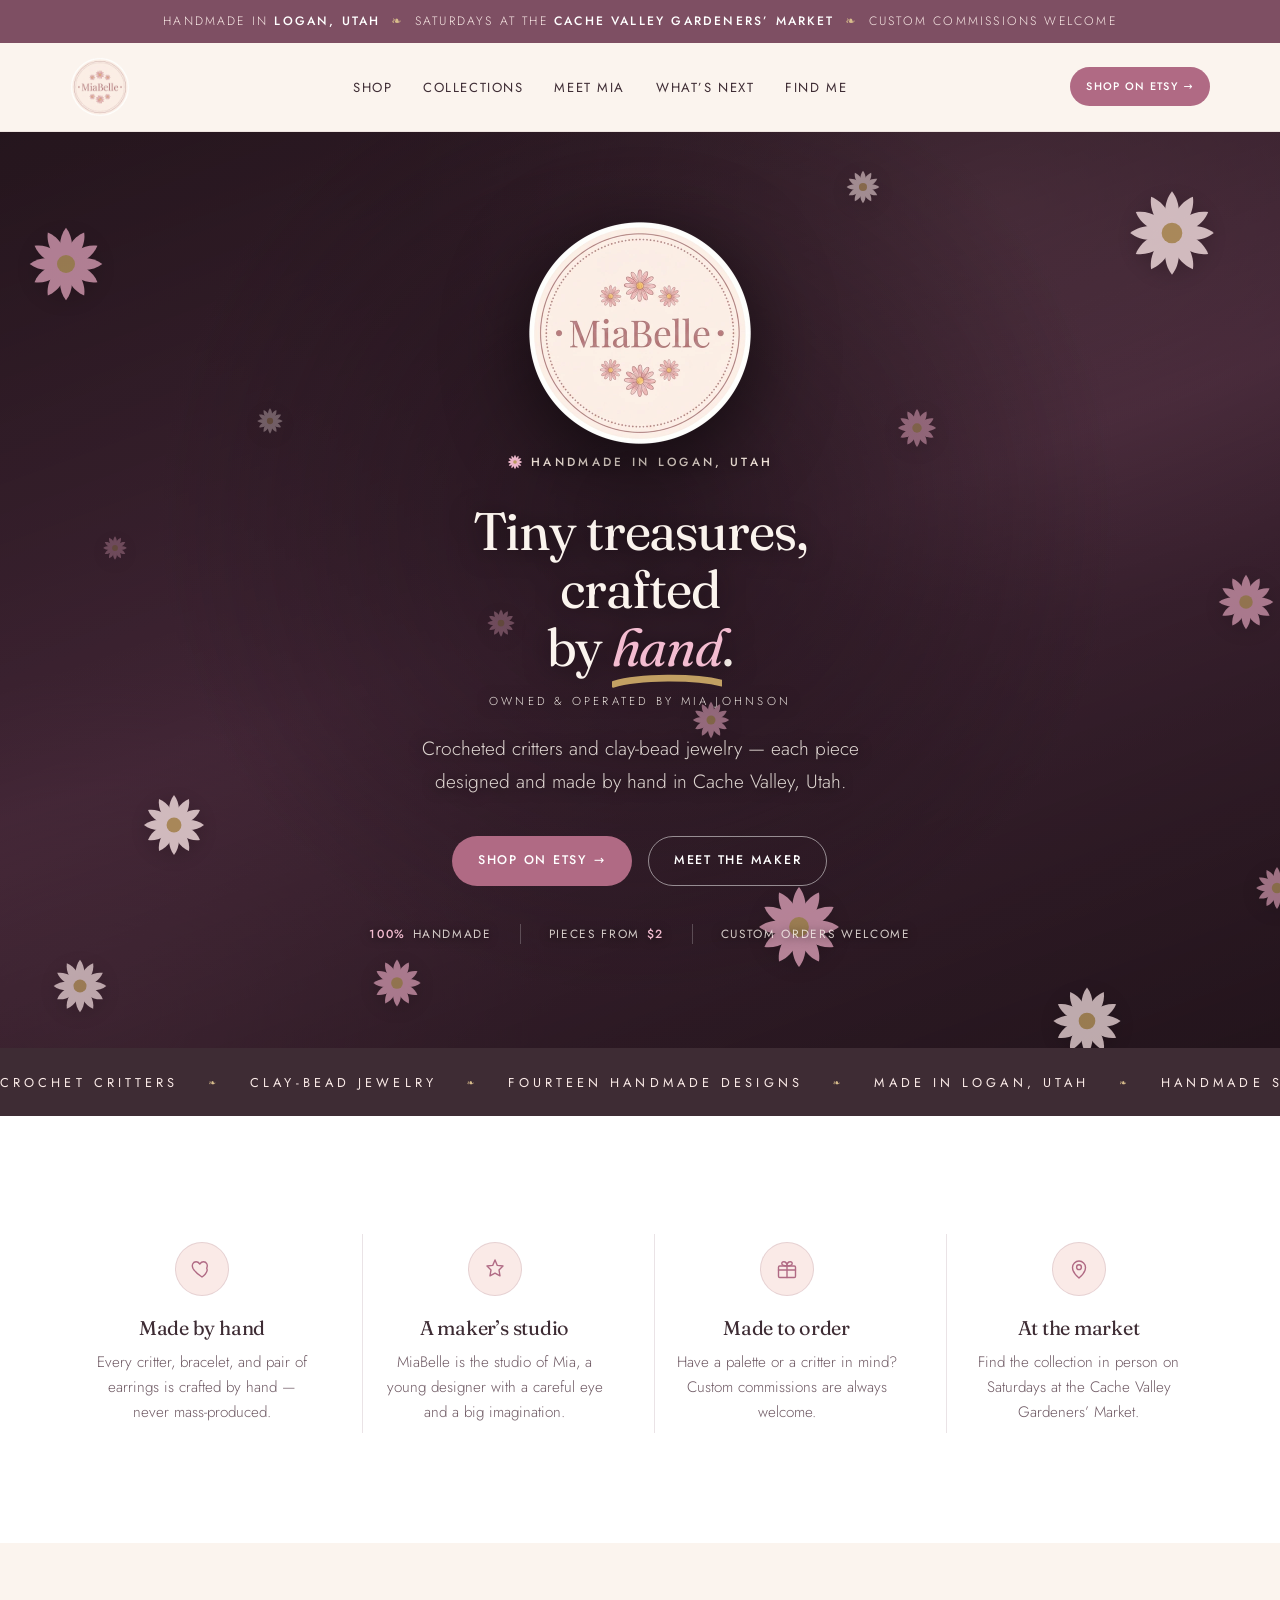
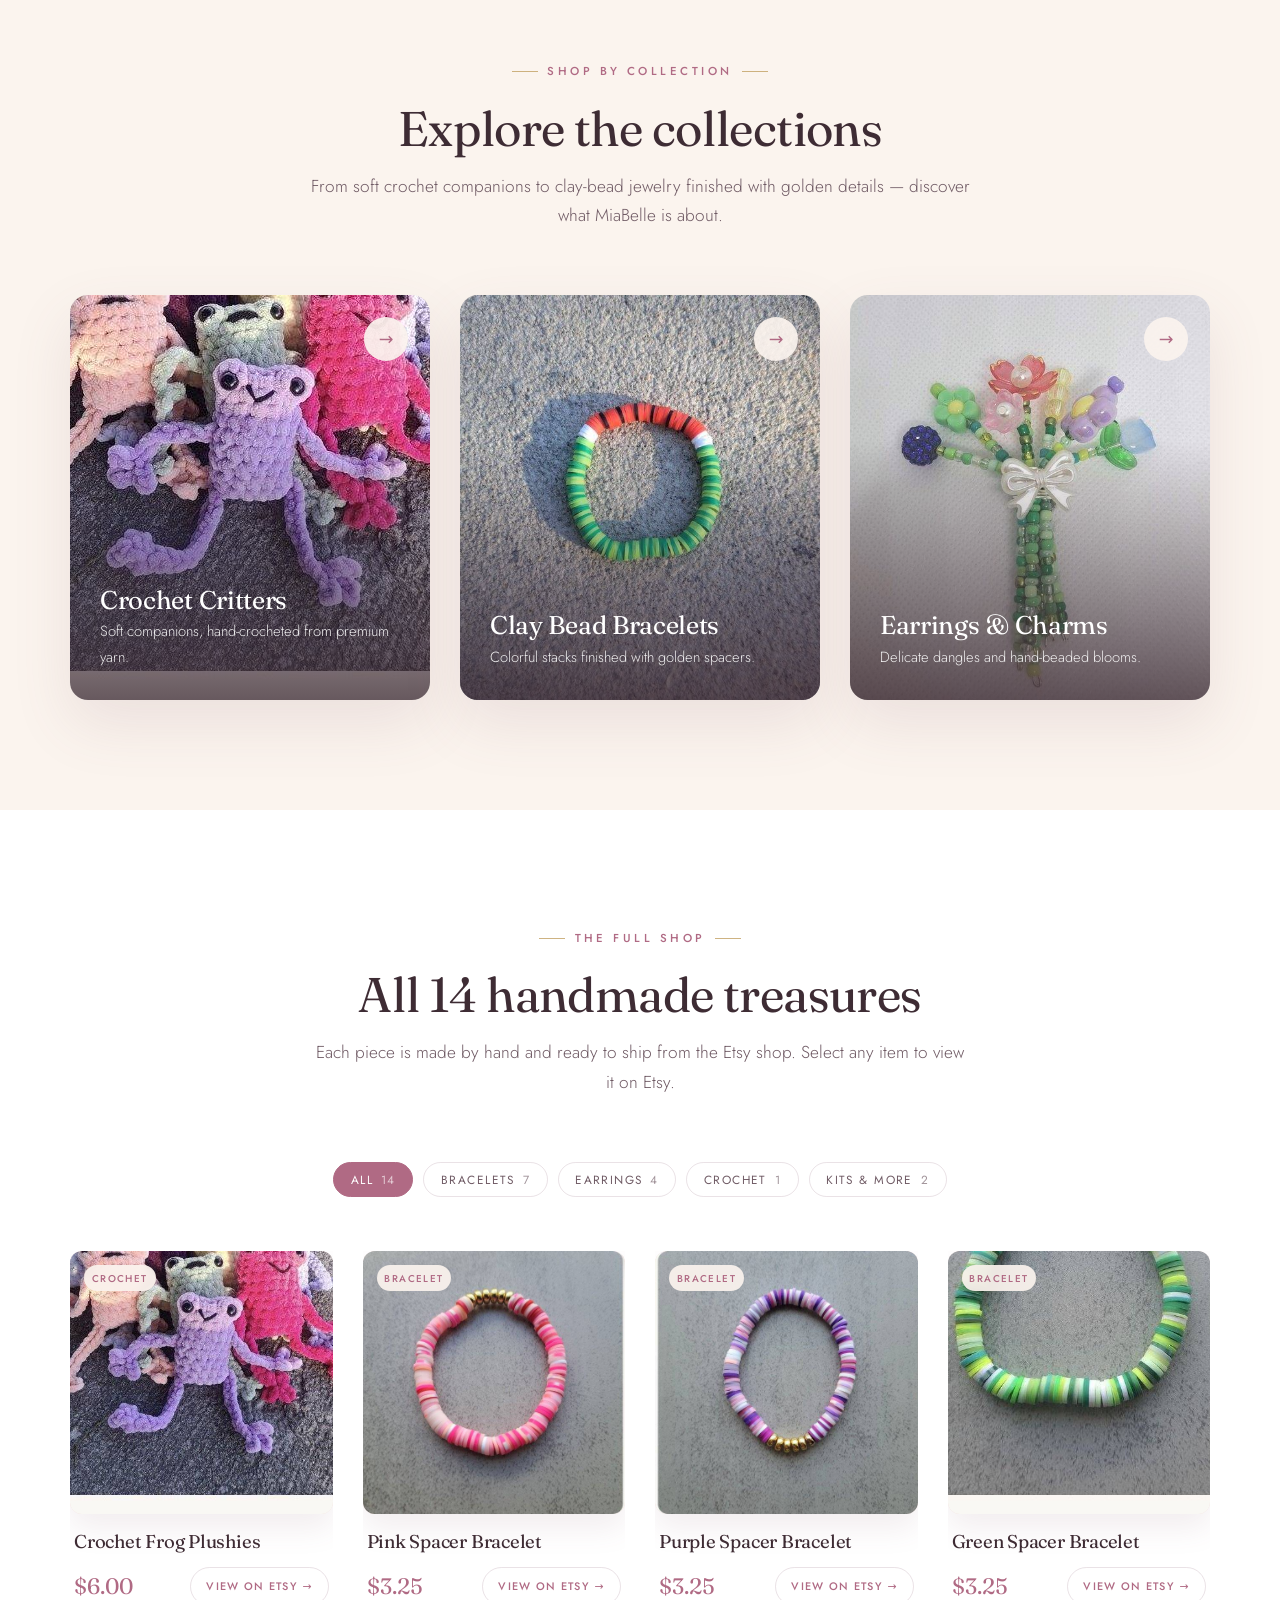
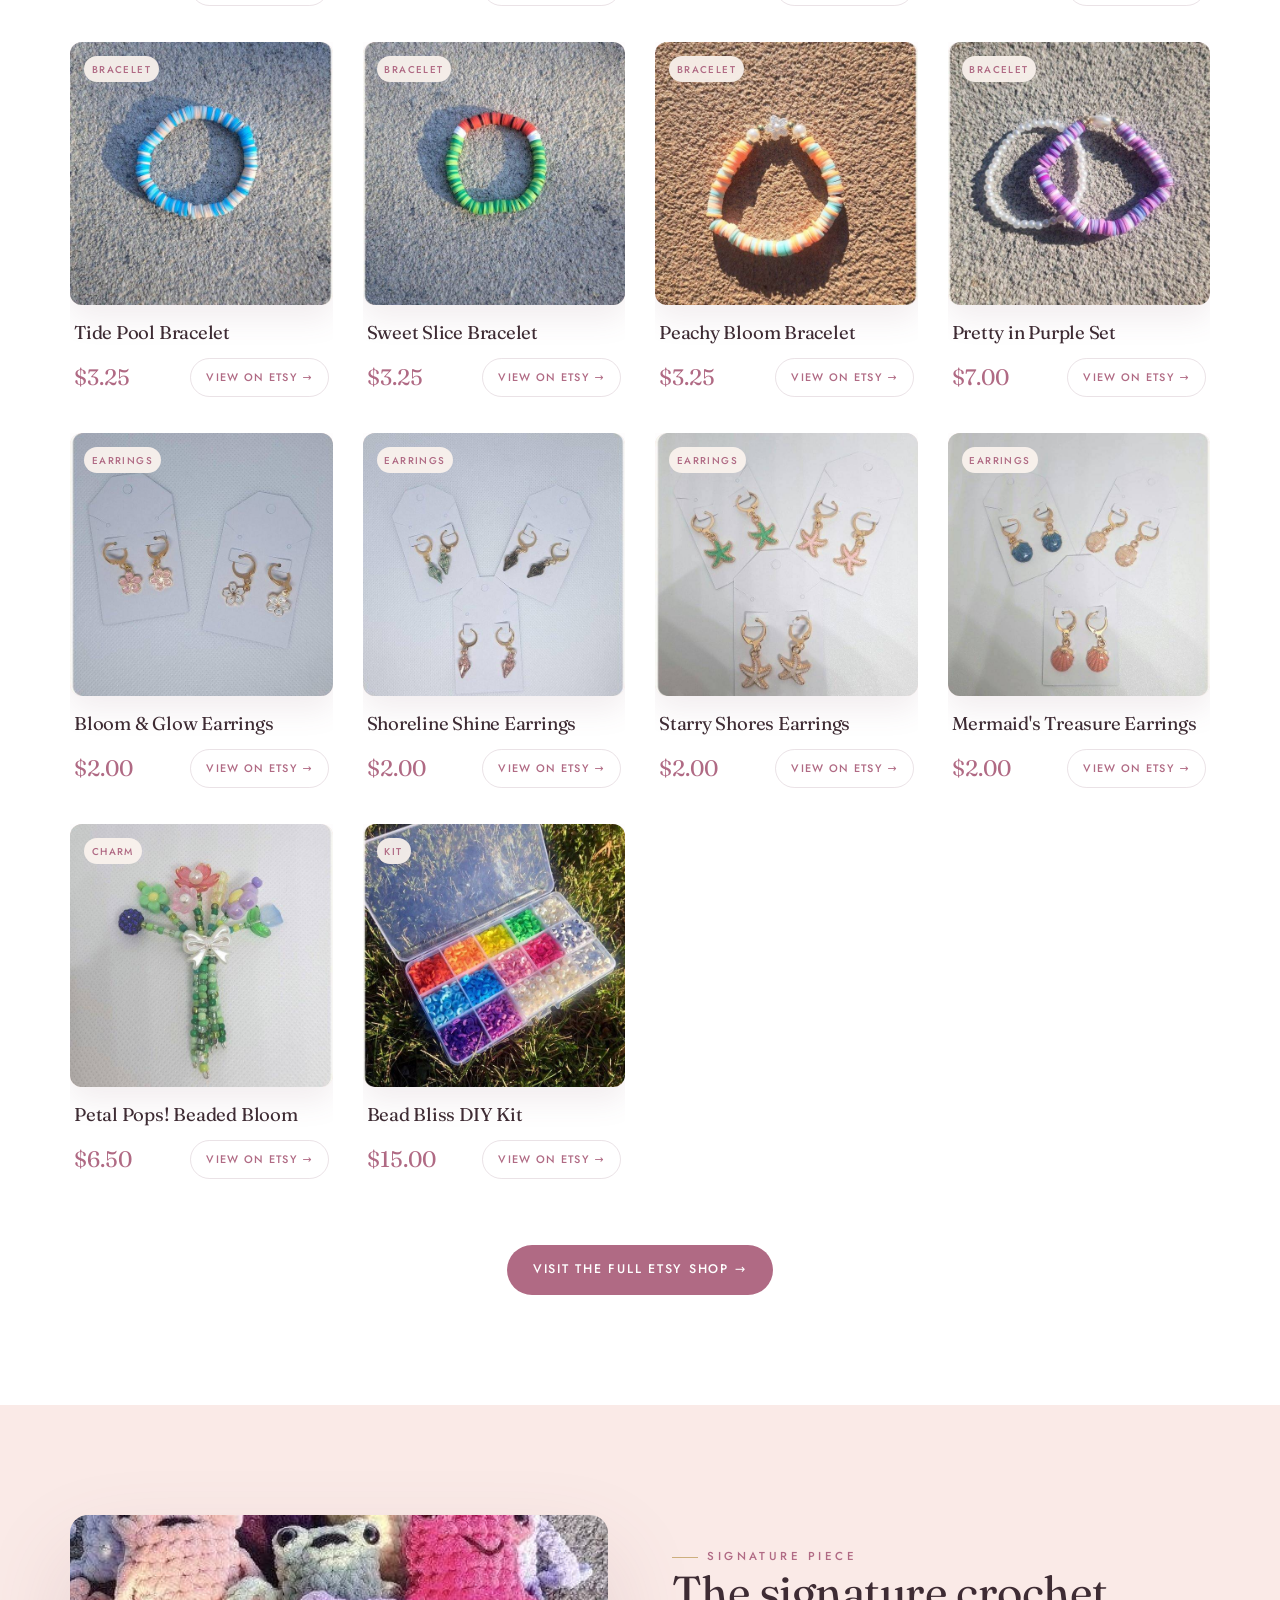
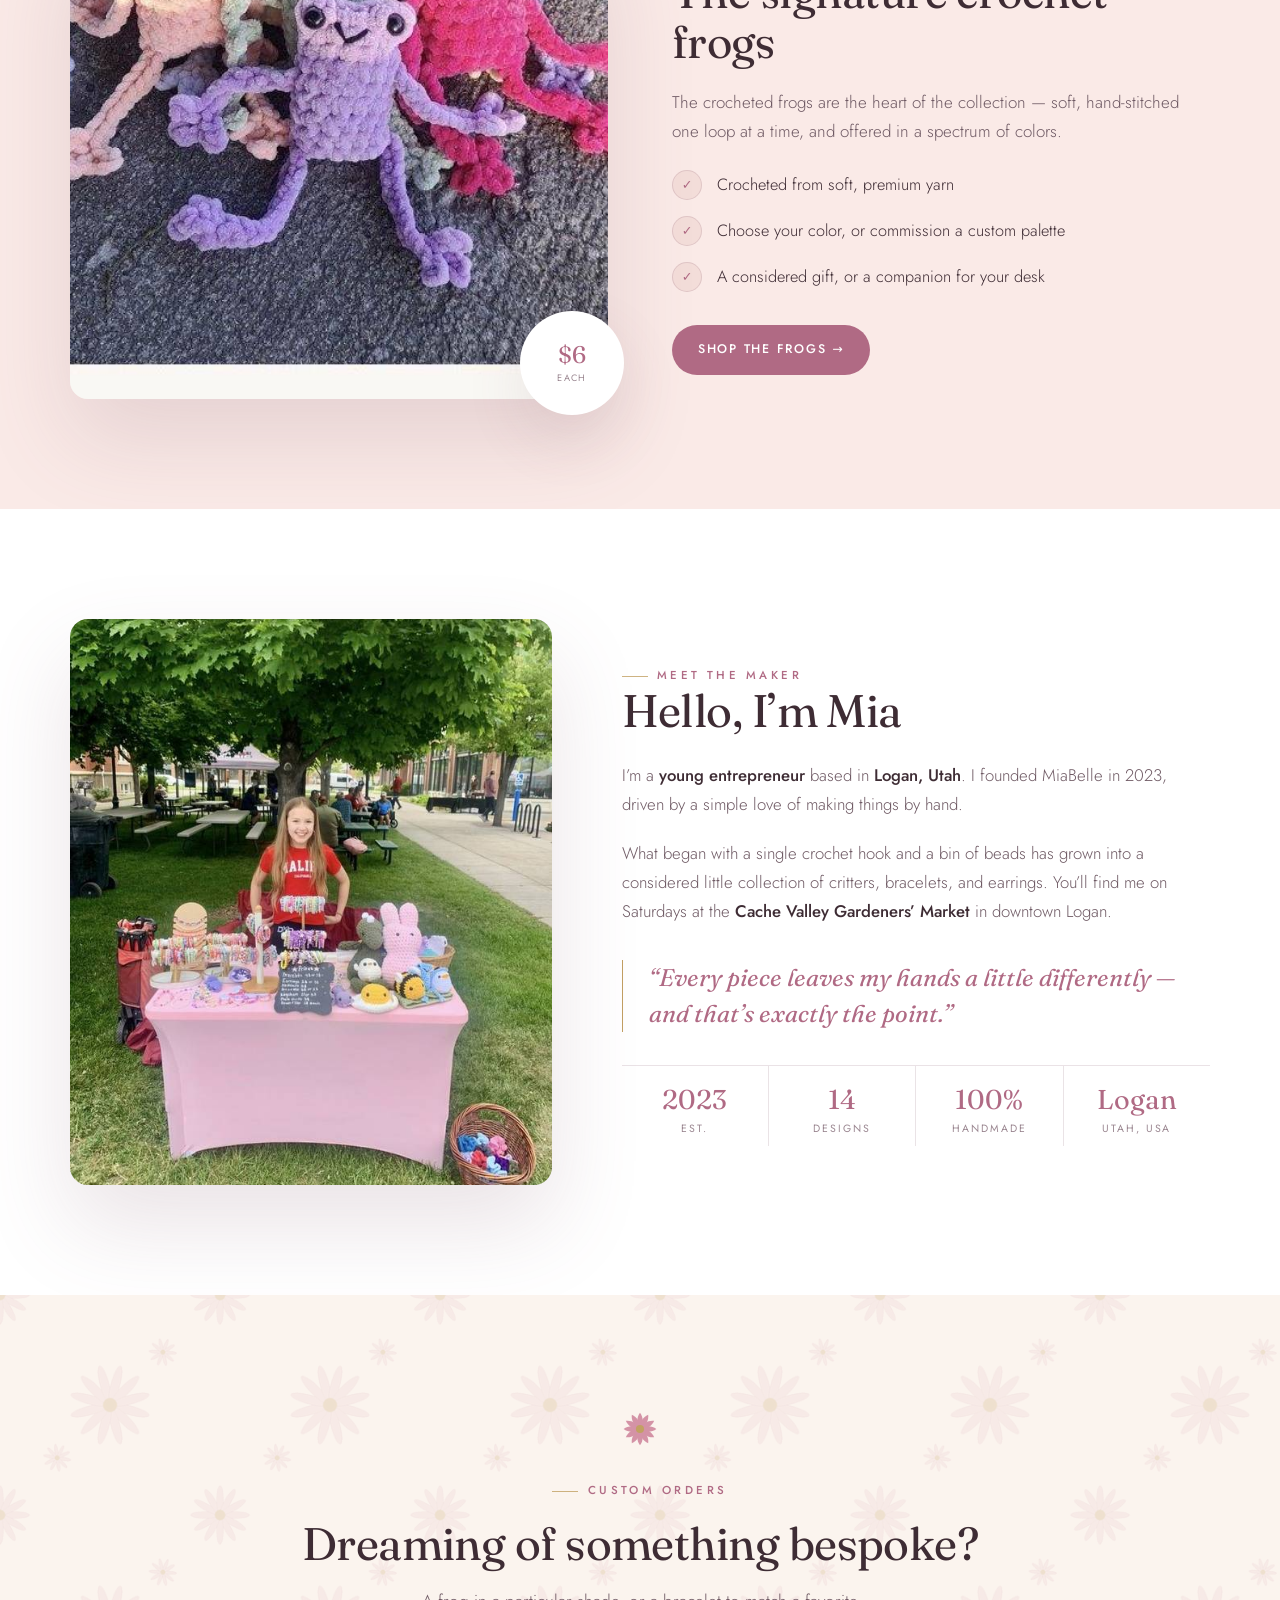
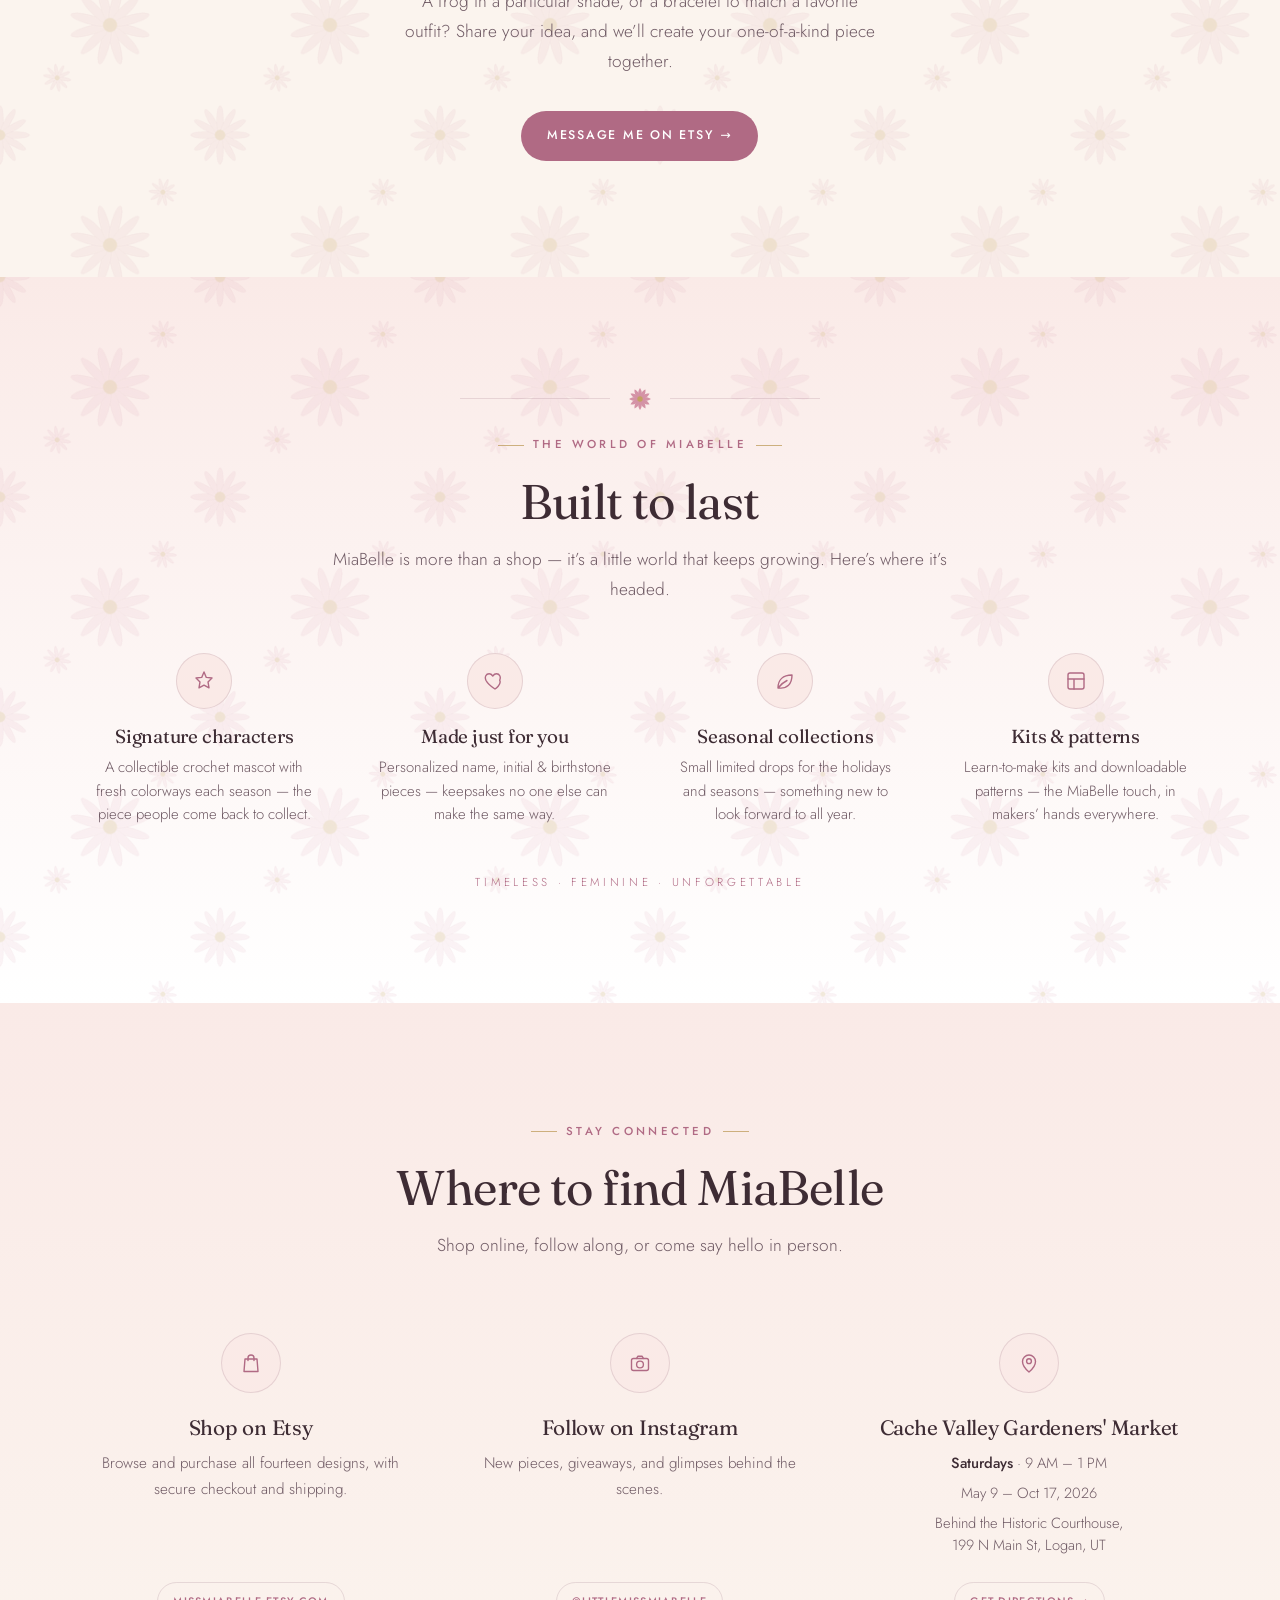
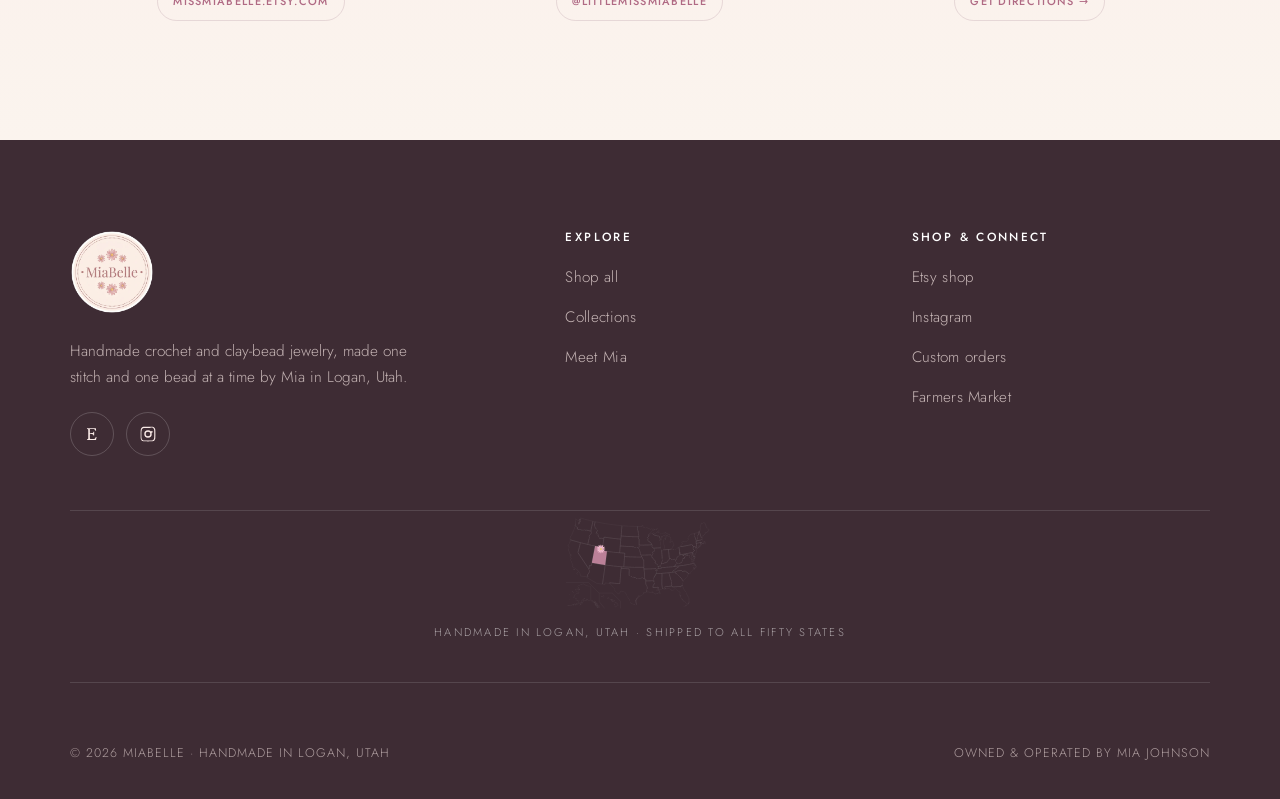
==== commit e5844800: "Publish the Hyperagent MiaBelle build with its photos for littlemissmiabelle.com Rebuilds the site f" ====
--- a/index.html
+++ b/index.html
@@ -1,6 +1,7 @@
 <!DOCTYPE html>
 <html lang="en">
-<head><meta charset="UTF-8">
+<head>
+<meta charset="UTF-8">
 <meta name="viewport" content="width=device-width, initial-scale=1.0">
 <title>MiaBelle · Handmade Crochet & Jewelry in Logan, Utah</title>
 <meta name="description" content="MiaBelle is a handmade studio by Mia in Logan, Utah — crocheted critters and clay-bead jewelry, each piece designed and made by hand.">
@@ -8,12 +9,19 @@
 <meta property="og:title" content="MiaBelle · Handmade Crochet & Jewelry">
 <meta property="og:description" content="Handmade crochet & clay-bead jewelry by Mia, a young maker in Logan, Utah.">
 <meta property="og:type" content="website">
-<meta property="og:url" content="https://systemsscaleai-gif.github.io/miabelle-website/">
-<meta property="og:image" content="https://systemsscaleai-gif.github.io/miabelle-website/assets/81e1664c-534531b2-a241-4bd3-a740-21ad81e1664c.jpg">
-<link rel="icon" type="image/png" href="[data-uri]">
+<meta property="og:site_name" content="MiaBelle">
+<meta property="og:url" content="https://littlemissmiabelle.com/">
+<meta property="og:image" content="https://littlemissmiabelle.com/assets/crochet-frog-plushies.jpg">
+<meta property="og:image:width" content="626">
+<meta property="og:image:height" content="405">
+<meta property="og:image:alt" content="A colorful squad of handmade crochet frog plushies">
+<meta name="twitter:card" content="summary_large_image">
+<link rel="canonical" href="https://littlemissmiabelle.com/">
+<link rel="icon" type="image/png" sizes="192x192" href="assets/favicon.png">
+<link rel="apple-touch-icon" href="assets/apple-touch-icon.png">
 <link rel="preconnect" href="https://fonts.googleapis.com">
 <link rel="preconnect" href="https://fonts.gstatic.com" crossorigin>
-<link href="https://fonts.googleapis.com/css2?family=Fraunces:ital,opsz,wght@0,9..144,300..600;1,9..144,300..500&family=Jost:wght@300;400;500&family=Allura&display=swap" rel="stylesheet">
+<link href="https://fonts.googleapis.com/css2?family=Fraunces:ital,opsz,wght@0,9..144,300..600;1,9..144,300..500&family=Jost:wght@300;400;500&display=swap" rel="stylesheet">
 <style>
 :root{
   --ivory:#fbf4ee; --cream:#f7ece3; --blush:#f3ddd9; --blush-soft:#faeae7;
@@ -400,7 +408,7 @@
 .header.scrolled .brand__logo-img{height:50px;width:50px}
 .footer__logo-img{height:84px;width:84px;display:block;margin-bottom:4px}
 @media(max-width:680px){.brand__logo-img{height:48px;width:48px}}
-:root{--floral:url("[data-uri]")}
+:root{--floral:url("[data-uri]")}
 .hero::before{content:"";position:absolute;inset:0;background-image:var(--floral);background-size:230px;opacity:.42;z-index:0;pointer-events:none;animation:driftbg 90s linear infinite}
 .hero .wrap{position:relative;z-index:2}
 @keyframes driftbg{from{background-position:0 0}to{background-position:-230px 460px}}
@@ -538,58 +546,14 @@
   .fmap{width:130px}
 }
 
-.floral-soft{position:relative}
-.floral-soft::before{content:"";position:absolute;inset:0;background-image:var(--floral);background-size:200px;opacity:.5;z-index:0;pointer-events:none}
-.floral-soft>*{position:relative;z-index:1}
-
-/* signature */
-.signature{font-family:'Allura',cursive;font-size:2.6rem;line-height:.9;color:var(--rose-deep);display:block;margin:2px 0 6px;transform:rotate(-2deg)}
-/* seamless: drop content dividers */
-.feat{border-left:none!important}
-.about__stats{border-top:none!important}
-.stat{border-right:none!important}
-/* mobile: stack price + button so cards never overflow & line up */
+/* mobile: stack price + button so cards never overflow & line up (from Sept 1 version) */
 @media(max-width:680px){
-  .products{grid-template-columns:1fr 1fr;gap:16px}
-  .product__body{padding:14px 4px 4px!important;gap:10px}
-  .product__row{flex-direction:column;align-items:stretch;gap:10px}
-  .product .btn--mini{width:100%;justify-content:center}
-  .product__body h3{min-height:2.5em}
+.products{grid-template-columns:1fr 1fr;gap:16px}
+.product__body{padding:14px 4px 4px!important;gap:10px}
+.product__row{flex-direction:column;align-items:stretch;gap:10px}
+.product .btn--mini{width:100%;justify-content:center}
+.product__body h3{min-height:2.5em}
 }
-@media(max-width:380px){.products{grid-template-columns:1fr 1fr}}
-.signature{display:block;text-align:center;width:100%}
-
-.bundles{background:linear-gradient(180deg,var(--blush-soft),#fff)}
-.bundle-grid{display:grid;grid-template-columns:repeat(3,1fr);gap:32px}
-.bundle{display:flex;flex-direction:column}
-.bundle__img{border-radius:12px;overflow:hidden;box-shadow:0 14px 30px rgba(126,79,99,.12);margin-bottom:16px}
-.bundle__img img{width:100%;aspect-ratio:1/1;object-fit:cover;transition:.6s}
-.bundle:hover .bundle__img img{transform:scale(1.04)}
-.bundle h3{font-size:1.3rem;margin-bottom:.35em;font-weight:400}
-.bundle p{font-size:.95rem;color:var(--body);font-weight:300;flex:1;margin-bottom:16px;line-height:1.6}
-.bundle__foot{display:flex;align-items:center;justify-content:space-between;gap:12px}
-.bundle .price{font-size:1.3rem}
-@media(max-width:760px){.bundle-grid{grid-template-columns:1fr;gap:26px;max-width:430px;margin:0 auto}}
-
-/* featured customer photo */
-.rv-feature{max-width:370px;margin:0 auto 46px;text-align:center}
-.rv-feature img{width:100%;border-radius:18px;box-shadow:var(--shadow);display:block}
-.rv-feature figcaption{font-family:var(--serif);font-style:italic;color:var(--rose-deep);font-size:1.06rem;margin-top:14px}
-/* layered yarn-quilted flower background */
-.yarn-section{position:relative;background-image:radial-gradient(circle at 50% 48%,rgba(251,244,238,.9) 0%,rgba(251,244,238,.66) 40%,rgba(247,236,227,.46) 100%),url('assets/be29461e-8bd943aa-fc0d-425d-9dd5-12b0be29461e.jpg');background-size:cover;background-position:center;background-repeat:no-repeat}
-.yarn-section .custom__card{background:transparent!important}
-
-/* crochet flower background (mobile-friendly, readable overlay) */
-.yarn-soft{background-image:linear-gradient(rgba(251,244,238,.8),rgba(251,244,238,.8)),url('assets/be29461e-8bd943aa-fc0d-425d-9dd5-12b0be29461e.jpg')!important;background-size:cover!important;background-position:center!important;background-repeat:no-repeat!important;background-attachment:scroll!important}
-.yarn-soft::before{display:none!important}
-
-.gallery{background:linear-gradient(180deg,#fff,var(--blush-soft))}
-.gal-grid{display:grid;grid-template-columns:repeat(4,1fr);gap:16px}
-.gal{margin:0;border-radius:14px;overflow:hidden;box-shadow:var(--shadow-sm);background:var(--blush)}
-.gal img{width:100%;aspect-ratio:1/1;object-fit:cover;transition:.6s}
-.gal:hover img{transform:scale(1.05)}
-@media(max-width:760px){.gal-grid{grid-template-columns:1fr 1fr;gap:12px}}
-
 /* === Mobile usability overrides (tap targets >=44px, legible type >=12px) === */
 @media (max-width:700px){
   .btn{min-height:44px;font-size:.8rem}
@@ -610,7 +574,8 @@
   .footer__map p{font-size:.75rem}
 }
 </style>
-<script type="application/ld+json">{"@context":"https://schema.org","@type":"Store","name":"MiaBelle","description":"Handmade crochet plushies and clay-bead jewelry, designed and made by hand by Mia Johnson in Logan, Utah.","founder":{"@type":"Person","name":"Mia Johnson"},"areaServed":"United States","priceRange":"$2-$20","sameAs":["https://www.etsy.com/shop/MissMiaBelle","https://www.instagram.com/littlemissmiabelle/"],"address":{"@type":"PostalAddress","addressLocality":"Logan","addressRegion":"UT","addressCountry":"US"}}</script></head>
+<script type="application/ld+json">{"@context":"https://schema.org","@type":"Store","name":"MiaBelle","url":"https://littlemissmiabelle.com/","image":"https://littlemissmiabelle.com/assets/crochet-frog-plushies.jpg","description":"Handmade crochet plushies and clay-bead jewelry, designed and made by hand by Mia Johnson in Logan, Utah.","founder":{"@type":"Person","name":"Mia Johnson"},"areaServed":"United States","priceRange":"$2-$15","sameAs":["https://www.etsy.com/shop/MissMiaBelle","https://www.instagram.com/littlemissmiabelle/"],"address":{"@type":"PostalAddress","addressLocality":"Logan","addressRegion":"UT","addressCountry":"US"}}</script>
+</head>
 <body>
 <script>document.documentElement.className+=' js';</script>
 
@@ -620,13 +585,12 @@
 <!-- Header -->
 <header class="header" id="header">
   <div class="wrap nav">
-    <a href="#top" class="brand" aria-label="MiaBelle home"><img src="[data-uri]" alt="MiaBelle" class="brand__logo-img"></a>
+    <a href="#top" class="brand" aria-label="MiaBelle — home"><img src="assets/logo.webp" alt="MiaBelle" class="brand__logo-img" width="300" height="300"></a>
     <nav class="nav__menu" id="menu">
       <ul class="nav__links">
         <li><a href="#shop">Shop</a></li>
         <li><a href="#categories">Collections</a></li>
         <li><a href="#about">Meet Mia</a></li>
-        <li><a href="#reviews">Reviews</a></li>
         <li><a href="#world">What’s Next</a></li>
         <li><a href="#contact">Find Me</a></li>
       </ul>
@@ -642,15 +606,15 @@
 <main id="top">
 
 <!-- Hero -->
-<section class="hero"><video class="hero__bgvid" autoplay muted loop playsinline preload="metadata" aria-hidden="true" tabindex="-1"><source src="assets/5153d33f-e754218d-2e08-4e90-9141-b35f5153d33f.mp4" type="video/mp4"></video>
+<section class="hero"><!-- hero background video removed: its source was a login-only Hyperagent link. To restore: add assets/hero.mp4 and put the <video class="hero__bgvid"> tag back here. -->
   <div class="hero-garden" aria-hidden="true"><span class="fl" style="left:2%;top:10%;width:80px;color:#e6a8c0;--o:0.72;--d:0.05s;--lt:4.25s;--ld:0s"><svg viewBox="0 0 24 24" aria-hidden="true"><g fill="currentColor"><path d="M12 12 C 9.5 8.6 9.7 4 12 1.1 C 14.3 4 14.5 8.6 12 12 Z" transform="rotate(0 12 12)"/><path d="M12 12 C 9.5 8.6 9.7 4 12 1.1 C 14.3 4 14.5 8.6 12 12 Z" transform="rotate(30 12 12)"/><path d="M12 12 C 9.5 8.6 9.7 4 12 1.1 C 14.3 4 14.5 8.6 12 12 Z" transform="rotate(60 12 12)"/><path d="M12 12 C 9.5 8.6 9.7 4 12 1.1 C 14.3 4 14.5 8.6 12 12 Z" transform="rotate(90 12 12)"/><path d="M12 12 C 9.5 8.6 9.7 4 12 1.1 C 14.3 4 14.5 8.6 12 12 Z" transform="rotate(120 12 12)"/><path d="M12 12 C 9.5 8.6 9.7 4 12 1.1 C 14.3 4 14.5 8.6 12 12 Z" transform="rotate(150 12 12)"/><path d="M12 12 C 9.5 8.6 9.7 4 12 1.1 C 14.3 4 14.5 8.6 12 12 Z" transform="rotate(180 12 12)"/><path d="M12 12 C 9.5 8.6 9.7 4 12 1.1 C 14.3 4 14.5 8.6 12 12 Z" transform="rotate(210 12 12)"/><path d="M12 12 C 9.5 8.6 9.7 4 12 1.1 C 14.3 4 14.5 8.6 12 12 Z" transform="rotate(240 12 12)"/><path d="M12 12 C 9.5 8.6 9.7 4 12 1.1 C 14.3 4 14.5 8.6 12 12 Z" transform="rotate(270 12 12)"/><path d="M12 12 C 9.5 8.6 9.7 4 12 1.1 C 14.3 4 14.5 8.6 12 12 Z" transform="rotate(300 12 12)"/><path d="M12 12 C 9.5 8.6 9.7 4 12 1.1 C 14.3 4 14.5 8.6 12 12 Z" transform="rotate(330 12 12)"/></g><circle cx="12" cy="12" r="2.7" fill="var(--gold)"/></svg></span><span class="fl" style="left:11%;top:72%;width:66px;color:#f4dfe0;--o:0.8;--d:0.18s;--lt:3.75s;--ld:0.6s"><svg viewBox="0 0 24 24" aria-hidden="true"><g fill="currentColor"><path d="M12 12 C 9.5 8.6 9.7 4 12 1.1 C 14.3 4 14.5 8.6 12 12 Z" transform="rotate(0 12 12)"/><path d="M12 12 C 9.5 8.6 9.7 4 12 1.1 C 14.3 4 14.5 8.6 12 12 Z" transform="rotate(30 12 12)"/><path d="M12 12 C 9.5 8.6 9.7 4 12 1.1 C 14.3 4 14.5 8.6 12 12 Z" transform="rotate(60 12 12)"/><path d="M12 12 C 9.5 8.6 9.7 4 12 1.1 C 14.3 4 14.5 8.6 12 12 Z" transform="rotate(90 12 12)"/><path d="M12 12 C 9.5 8.6 9.7 4 12 1.1 C 14.3 4 14.5 8.6 12 12 Z" transform="rotate(120 12 12)"/><path d="M12 12 C 9.5 8.6 9.7 4 12 1.1 C 14.3 4 14.5 8.6 12 12 Z" transform="rotate(150 12 12)"/><path d="M12 12 C 9.5 8.6 9.7 4 12 1.1 C 14.3 4 14.5 8.6 12 12 Z" transform="rotate(180 12 12)"/><path d="M12 12 C 9.5 8.6 9.7 4 12 1.1 C 14.3 4 14.5 8.6 12 12 Z" transform="rotate(210 12 12)"/><path d="M12 12 C 9.5 8.6 9.7 4 12 1.1 C 14.3 4 14.5 8.6 12 12 Z" transform="rotate(240 12 12)"/><path d="M12 12 C 9.5 8.6 9.7 4 12 1.1 C 14.3 4 14.5 8.6 12 12 Z" transform="rotate(270 12 12)"/><path d="M12 12 C 9.5 8.6 9.7 4 12 1.1 C 14.3 4 14.5 8.6 12 12 Z" transform="rotate(300 12 12)"/><path d="M12 12 C 9.5 8.6 9.7 4 12 1.1 C 14.3 4 14.5 8.6 12 12 Z" transform="rotate(330 12 12)"/></g><circle cx="12" cy="12" r="2.7" fill="var(--gold)"/></svg></span><span class="fl" style="left:29%;top:90%;width:52px;color:#e6a8c0;--o:0.66;--d:0.3s;--lt:4.50s;--ld:0.2s"><svg viewBox="0 0 24 24" aria-hidden="true"><g fill="currentColor"><path d="M12 12 C 9.5 8.6 9.7 4 12 1.1 C 14.3 4 14.5 8.6 12 12 Z" transform="rotate(0 12 12)"/><path d="M12 12 C 9.5 8.6 9.7 4 12 1.1 C 14.3 4 14.5 8.6 12 12 Z" transform="rotate(30 12 12)"/><path d="M12 12 C 9.5 8.6 9.7 4 12 1.1 C 14.3 4 14.5 8.6 12 12 Z" transform="rotate(60 12 12)"/><path d="M12 12 C 9.5 8.6 9.7 4 12 1.1 C 14.3 4 14.5 8.6 12 12 Z" transform="rotate(90 12 12)"/><path d="M12 12 C 9.5 8.6 9.7 4 12 1.1 C 14.3 4 14.5 8.6 12 12 Z" transform="rotate(120 12 12)"/><path d="M12 12 C 9.5 8.6 9.7 4 12 1.1 C 14.3 4 14.5 8.6 12 12 Z" transform="rotate(150 12 12)"/><path d="M12 12 C 9.5 8.6 9.7 4 12 1.1 C 14.3 4 14.5 8.6 12 12 Z" transform="rotate(180 12 12)"/><path d="M12 12 C 9.5 8.6 9.7 4 12 1.1 C 14.3 4 14.5 8.6 12 12 Z" transform="rotate(210 12 12)"/><path d="M12 12 C 9.5 8.6 9.7 4 12 1.1 C 14.3 4 14.5 8.6 12 12 Z" transform="rotate(240 12 12)"/><path d="M12 12 C 9.5 8.6 9.7 4 12 1.1 C 14.3 4 14.5 8.6 12 12 Z" transform="rotate(270 12 12)"/><path d="M12 12 C 9.5 8.6 9.7 4 12 1.1 C 14.3 4 14.5 8.6 12 12 Z" transform="rotate(300 12 12)"/><path d="M12 12 C 9.5 8.6 9.7 4 12 1.1 C 14.3 4 14.5 8.6 12 12 Z" transform="rotate(330 12 12)"/></g><circle cx="12" cy="12" r="2.7" fill="var(--gold)"/></svg></span><span class="fl" style="left:45%;top:12%;width:70px;color:#f4dfe0;--o:0.6;--d:0.12s;--lt:4.00s;--ld:1s"><svg viewBox="0 0 24 24" aria-hidden="true"><g fill="currentColor"><path d="M12 12 C 9.5 8.6 9.7 4 12 1.1 C 14.3 4 14.5 8.6 12 12 Z" transform="rotate(0 12 12)"/><path d="M12 12 C 9.5 8.6 9.7 4 12 1.1 C 14.3 4 14.5 8.6 12 12 Z" transform="rotate(30 12 12)"/><path d="M12 12 C 9.5 8.6 9.7 4 12 1.1 C 14.3 4 14.5 8.6 12 12 Z" transform="rotate(60 12 12)"/><path d="M12 12 C 9.5 8.6 9.7 4 12 1.1 C 14.3 4 14.5 8.6 12 12 Z" transform="rotate(90 12 12)"/><path d="M12 12 C 9.5 8.6 9.7 4 12 1.1 C 14.3 4 14.5 8.6 12 12 Z" transform="rotate(120 12 12)"/><path d="M12 12 C 9.5 8.6 9.7 4 12 1.1 C 14.3 4 14.5 8.6 12 12 Z" transform="rotate(150 12 12)"/><path d="M12 12 C 9.5 8.6 9.7 4 12 1.1 C 14.3 4 14.5 8.6 12 12 Z" transform="rotate(180 12 12)"/><path d="M12 12 C 9.5 8.6 9.7 4 12 1.1 C 14.3 4 14.5 8.6 12 12 Z" transform="rotate(210 12 12)"/><path d="M12 12 C 9.5 8.6 9.7 4 12 1.1 C 14.3 4 14.5 8.6 12 12 Z" transform="rotate(240 12 12)"/><path d="M12 12 C 9.5 8.6 9.7 4 12 1.1 C 14.3 4 14.5 8.6 12 12 Z" transform="rotate(270 12 12)"/><path d="M12 12 C 9.5 8.6 9.7 4 12 1.1 C 14.3 4 14.5 8.6 12 12 Z" transform="rotate(300 12 12)"/><path d="M12 12 C 9.5 8.6 9.7 4 12 1.1 C 14.3 4 14.5 8.6 12 12 Z" transform="rotate(330 12 12)"/></g><circle cx="12" cy="12" r="2.7" fill="var(--gold)"/></svg></span><span class="fl" style="left:59%;top:82%;width:88px;color:#e6a8c0;--o:0.74;--d:0.22s;--lt:3.62s;--ld:0.4s"><svg viewBox="0 0 24 24" aria-hidden="true"><g fill="currentColor"><path d="M12 12 C 9.5 8.6 9.7 4 12 1.1 C 14.3 4 14.5 8.6 12 12 Z" transform="rotate(0 12 12)"/><path d="M12 12 C 9.5 8.6 9.7 4 12 1.1 C 14.3 4 14.5 8.6 12 12 Z" transform="rotate(30 12 12)"/><path d="M12 12 C 9.5 8.6 9.7 4 12 1.1 C 14.3 4 14.5 8.6 12 12 Z" transform="rotate(60 12 12)"/><path d="M12 12 C 9.5 8.6 9.7 4 12 1.1 C 14.3 4 14.5 8.6 12 12 Z" transform="rotate(90 12 12)"/><path d="M12 12 C 9.5 8.6 9.7 4 12 1.1 C 14.3 4 14.5 8.6 12 12 Z" transform="rotate(120 12 12)"/><path d="M12 12 C 9.5 8.6 9.7 4 12 1.1 C 14.3 4 14.5 8.6 12 12 Z" transform="rotate(150 12 12)"/><path d="M12 12 C 9.5 8.6 9.7 4 12 1.1 C 14.3 4 14.5 8.6 12 12 Z" transform="rotate(180 12 12)"/><path d="M12 12 C 9.5 8.6 9.7 4 12 1.1 C 14.3 4 14.5 8.6 12 12 Z" transform="rotate(210 12 12)"/><path d="M12 12 C 9.5 8.6 9.7 4 12 1.1 C 14.3 4 14.5 8.6 12 12 Z" transform="rotate(240 12 12)"/><path d="M12 12 C 9.5 8.6 9.7 4 12 1.1 C 14.3 4 14.5 8.6 12 12 Z" transform="rotate(270 12 12)"/><path d="M12 12 C 9.5 8.6 9.7 4 12 1.1 C 14.3 4 14.5 8.6 12 12 Z" transform="rotate(300 12 12)"/><path d="M12 12 C 9.5 8.6 9.7 4 12 1.1 C 14.3 4 14.5 8.6 12 12 Z" transform="rotate(330 12 12)"/></g><circle cx="12" cy="12" r="2.7" fill="var(--gold)"/></svg></span><span class="fl" style="left:88%;top:6%;width:92px;color:#f4dfe0;--o:0.8;--d:0.08s;--lt:4.38s;--ld:0.3s"><svg viewBox="0 0 24 24" aria-hidden="true"><g fill="currentColor"><path d="M12 12 C 9.5 8.6 9.7 4 12 1.1 C 14.3 4 14.5 8.6 12 12 Z" transform="rotate(0 12 12)"/><path d="M12 12 C 9.5 8.6 9.7 4 12 1.1 C 14.3 4 14.5 8.6 12 12 Z" transform="rotate(30 12 12)"/><path d="M12 12 C 9.5 8.6 9.7 4 12 1.1 C 14.3 4 14.5 8.6 12 12 Z" transform="rotate(60 12 12)"/><path d="M12 12 C 9.5 8.6 9.7 4 12 1.1 C 14.3 4 14.5 8.6 12 12 Z" transform="rotate(90 12 12)"/><path d="M12 12 C 9.5 8.6 9.7 4 12 1.1 C 14.3 4 14.5 8.6 12 12 Z" transform="rotate(120 12 12)"/><path d="M12 12 C 9.5 8.6 9.7 4 12 1.1 C 14.3 4 14.5 8.6 12 12 Z" transform="rotate(150 12 12)"/><path d="M12 12 C 9.5 8.6 9.7 4 12 1.1 C 14.3 4 14.5 8.6 12 12 Z" transform="rotate(180 12 12)"/><path d="M12 12 C 9.5 8.6 9.7 4 12 1.1 C 14.3 4 14.5 8.6 12 12 Z" transform="rotate(210 12 12)"/><path d="M12 12 C 9.5 8.6 9.7 4 12 1.1 C 14.3 4 14.5 8.6 12 12 Z" transform="rotate(240 12 12)"/><path d="M12 12 C 9.5 8.6 9.7 4 12 1.1 C 14.3 4 14.5 8.6 12 12 Z" transform="rotate(270 12 12)"/><path d="M12 12 C 9.5 8.6 9.7 4 12 1.1 C 14.3 4 14.5 8.6 12 12 Z" transform="rotate(300 12 12)"/><path d="M12 12 C 9.5 8.6 9.7 4 12 1.1 C 14.3 4 14.5 8.6 12 12 Z" transform="rotate(330 12 12)"/></g><circle cx="12" cy="12" r="2.7" fill="var(--gold)"/></svg></span><span class="fl" style="left:95%;top:48%;width:60px;color:#e6a8c0;--o:0.66;--d:0.34s;--lt:3.88s;--ld:0.9s"><svg viewBox="0 0 24 24" aria-hidden="true"><g fill="currentColor"><path d="M12 12 C 9.5 8.6 9.7 4 12 1.1 C 14.3 4 14.5 8.6 12 12 Z" transform="rotate(0 12 12)"/><path d="M12 12 C 9.5 8.6 9.7 4 12 1.1 C 14.3 4 14.5 8.6 12 12 Z" transform="rotate(30 12 12)"/><path d="M12 12 C 9.5 8.6 9.7 4 12 1.1 C 14.3 4 14.5 8.6 12 12 Z" transform="rotate(60 12 12)"/><path d="M12 12 C 9.5 8.6 9.7 4 12 1.1 C 14.3 4 14.5 8.6 12 12 Z" transform="rotate(90 12 12)"/><path d="M12 12 C 9.5 8.6 9.7 4 12 1.1 C 14.3 4 14.5 8.6 12 12 Z" transform="rotate(120 12 12)"/><path d="M12 12 C 9.5 8.6 9.7 4 12 1.1 C 14.3 4 14.5 8.6 12 12 Z" transform="rotate(150 12 12)"/><path d="M12 12 C 9.5 8.6 9.7 4 12 1.1 C 14.3 4 14.5 8.6 12 12 Z" transform="rotate(180 12 12)"/><path d="M12 12 C 9.5 8.6 9.7 4 12 1.1 C 14.3 4 14.5 8.6 12 12 Z" transform="rotate(210 12 12)"/><path d="M12 12 C 9.5 8.6 9.7 4 12 1.1 C 14.3 4 14.5 8.6 12 12 Z" transform="rotate(240 12 12)"/><path d="M12 12 C 9.5 8.6 9.7 4 12 1.1 C 14.3 4 14.5 8.6 12 12 Z" transform="rotate(270 12 12)"/><path d="M12 12 C 9.5 8.6 9.7 4 12 1.1 C 14.3 4 14.5 8.6 12 12 Z" transform="rotate(300 12 12)"/><path d="M12 12 C 9.5 8.6 9.7 4 12 1.1 C 14.3 4 14.5 8.6 12 12 Z" transform="rotate(330 12 12)"/></g><circle cx="12" cy="12" r="2.7" fill="var(--gold)"/></svg></span><span class="fl" style="left:82%;top:93%;width:74px;color:#f4dfe0;--o:0.74;--d:0.4s;--lt:4.12s;--ld:0.7s"><svg viewBox="0 0 24 24" aria-hidden="true"><g fill="currentColor"><path d="M12 12 C 9.5 8.6 9.7 4 12 1.1 C 14.3 4 14.5 8.6 12 12 Z" transform="rotate(0 12 12)"/><path d="M12 12 C 9.5 8.6 9.7 4 12 1.1 C 14.3 4 14.5 8.6 12 12 Z" transform="rotate(30 12 12)"/><path d="M12 12 C 9.5 8.6 9.7 4 12 1.1 C 14.3 4 14.5 8.6 12 12 Z" transform="rotate(60 12 12)"/><path d="M12 12 C 9.5 8.6 9.7 4 12 1.1 C 14.3 4 14.5 8.6 12 12 Z" transform="rotate(90 12 12)"/><path d="M12 12 C 9.5 8.6 9.7 4 12 1.1 C 14.3 4 14.5 8.6 12 12 Z" transform="rotate(120 12 12)"/><path d="M12 12 C 9.5 8.6 9.7 4 12 1.1 C 14.3 4 14.5 8.6 12 12 Z" transform="rotate(150 12 12)"/><path d="M12 12 C 9.5 8.6 9.7 4 12 1.1 C 14.3 4 14.5 8.6 12 12 Z" transform="rotate(180 12 12)"/><path d="M12 12 C 9.5 8.6 9.7 4 12 1.1 C 14.3 4 14.5 8.6 12 12 Z" transform="rotate(210 12 12)"/><path d="M12 12 C 9.5 8.6 9.7 4 12 1.1 C 14.3 4 14.5 8.6 12 12 Z" transform="rotate(240 12 12)"/><path d="M12 12 C 9.5 8.6 9.7 4 12 1.1 C 14.3 4 14.5 8.6 12 12 Z" transform="rotate(270 12 12)"/><path d="M12 12 C 9.5 8.6 9.7 4 12 1.1 C 14.3 4 14.5 8.6 12 12 Z" transform="rotate(300 12 12)"/><path d="M12 12 C 9.5 8.6 9.7 4 12 1.1 C 14.3 4 14.5 8.6 12 12 Z" transform="rotate(330 12 12)"/></g><circle cx="12" cy="12" r="2.7" fill="var(--gold)"/></svg></span><span class="fl" style="left:70%;top:30%;width:42px;color:#e6a8c0;--o:0.5;--d:0.45s;--lt:3.50s;--ld:1.2s"><svg viewBox="0 0 24 24" aria-hidden="true"><g fill="currentColor"><path d="M12 12 C 9.5 8.6 9.7 4 12 1.1 C 14.3 4 14.5 8.6 12 12 Z" transform="rotate(0 12 12)"/><path d="M12 12 C 9.5 8.6 9.7 4 12 1.1 C 14.3 4 14.5 8.6 12 12 Z" transform="rotate(30 12 12)"/><path d="M12 12 C 9.5 8.6 9.7 4 12 1.1 C 14.3 4 14.5 8.6 12 12 Z" transform="rotate(60 12 12)"/><path d="M12 12 C 9.5 8.6 9.7 4 12 1.1 C 14.3 4 14.5 8.6 12 12 Z" transform="rotate(90 12 12)"/><path d="M12 12 C 9.5 8.6 9.7 4 12 1.1 C 14.3 4 14.5 8.6 12 12 Z" transform="rotate(120 12 12)"/><path d="M12 12 C 9.5 8.6 9.7 4 12 1.1 C 14.3 4 14.5 8.6 12 12 Z" transform="rotate(150 12 12)"/><path d="M12 12 C 9.5 8.6 9.7 4 12 1.1 C 14.3 4 14.5 8.6 12 12 Z" transform="rotate(180 12 12)"/><path d="M12 12 C 9.5 8.6 9.7 4 12 1.1 C 14.3 4 14.5 8.6 12 12 Z" transform="rotate(210 12 12)"/><path d="M12 12 C 9.5 8.6 9.7 4 12 1.1 C 14.3 4 14.5 8.6 12 12 Z" transform="rotate(240 12 12)"/><path d="M12 12 C 9.5 8.6 9.7 4 12 1.1 C 14.3 4 14.5 8.6 12 12 Z" transform="rotate(270 12 12)"/><path d="M12 12 C 9.5 8.6 9.7 4 12 1.1 C 14.3 4 14.5 8.6 12 12 Z" transform="rotate(300 12 12)"/><path d="M12 12 C 9.5 8.6 9.7 4 12 1.1 C 14.3 4 14.5 8.6 12 12 Z" transform="rotate(330 12 12)"/></g><circle cx="12" cy="12" r="2.7" fill="var(--gold)"/></svg></span><span class="fl" style="left:4%;top:90%;width:58px;color:#f4dfe0;--o:0.7;--d:0.5s;--lt:4.25s;--ld:1.1s"><svg viewBox="0 0 24 24" aria-hidden="true"><g fill="currentColor"><path d="M12 12 C 9.5 8.6 9.7 4 12 1.1 C 14.3 4 14.5 8.6 12 12 Z" transform="rotate(0 12 12)"/><path d="M12 12 C 9.5 8.6 9.7 4 12 1.1 C 14.3 4 14.5 8.6 12 12 Z" transform="rotate(30 12 12)"/><path d="M12 12 C 9.5 8.6 9.7 4 12 1.1 C 14.3 4 14.5 8.6 12 12 Z" transform="rotate(60 12 12)"/><path d="M12 12 C 9.5 8.6 9.7 4 12 1.1 C 14.3 4 14.5 8.6 12 12 Z" transform="rotate(90 12 12)"/><path d="M12 12 C 9.5 8.6 9.7 4 12 1.1 C 14.3 4 14.5 8.6 12 12 Z" transform="rotate(120 12 12)"/><path d="M12 12 C 9.5 8.6 9.7 4 12 1.1 C 14.3 4 14.5 8.6 12 12 Z" transform="rotate(150 12 12)"/><path d="M12 12 C 9.5 8.6 9.7 4 12 1.1 C 14.3 4 14.5 8.6 12 12 Z" transform="rotate(180 12 12)"/><path d="M12 12 C 9.5 8.6 9.7 4 12 1.1 C 14.3 4 14.5 8.6 12 12 Z" transform="rotate(210 12 12)"/><path d="M12 12 C 9.5 8.6 9.7 4 12 1.1 C 14.3 4 14.5 8.6 12 12 Z" transform="rotate(240 12 12)"/><path d="M12 12 C 9.5 8.6 9.7 4 12 1.1 C 14.3 4 14.5 8.6 12 12 Z" transform="rotate(270 12 12)"/><path d="M12 12 C 9.5 8.6 9.7 4 12 1.1 C 14.3 4 14.5 8.6 12 12 Z" transform="rotate(300 12 12)"/><path d="M12 12 C 9.5 8.6 9.7 4 12 1.1 C 14.3 4 14.5 8.6 12 12 Z" transform="rotate(330 12 12)"/></g><circle cx="12" cy="12" r="2.7" fill="var(--gold)"/></svg></span><span class="fl" style="left:38%;top:52%;width:30px;color:#e6a8c0;--o:0.34;--d:0.55s;--lt:3.75s;--ld:0.3s"><svg viewBox="0 0 24 24" aria-hidden="true"><g fill="currentColor"><path d="M12 12 C 9.5 8.6 9.7 4 12 1.1 C 14.3 4 14.5 8.6 12 12 Z" transform="rotate(0 12 12)"/><path d="M12 12 C 9.5 8.6 9.7 4 12 1.1 C 14.3 4 14.5 8.6 12 12 Z" transform="rotate(30 12 12)"/><path d="M12 12 C 9.5 8.6 9.7 4 12 1.1 C 14.3 4 14.5 8.6 12 12 Z" transform="rotate(60 12 12)"/><path d="M12 12 C 9.5 8.6 9.7 4 12 1.1 C 14.3 4 14.5 8.6 12 12 Z" transform="rotate(90 12 12)"/><path d="M12 12 C 9.5 8.6 9.7 4 12 1.1 C 14.3 4 14.5 8.6 12 12 Z" transform="rotate(120 12 12)"/><path d="M12 12 C 9.5 8.6 9.7 4 12 1.1 C 14.3 4 14.5 8.6 12 12 Z" transform="rotate(150 12 12)"/><path d="M12 12 C 9.5 8.6 9.7 4 12 1.1 C 14.3 4 14.5 8.6 12 12 Z" transform="rotate(180 12 12)"/><path d="M12 12 C 9.5 8.6 9.7 4 12 1.1 C 14.3 4 14.5 8.6 12 12 Z" transform="rotate(210 12 12)"/><path d="M12 12 C 9.5 8.6 9.7 4 12 1.1 C 14.3 4 14.5 8.6 12 12 Z" transform="rotate(240 12 12)"/><path d="M12 12 C 9.5 8.6 9.7 4 12 1.1 C 14.3 4 14.5 8.6 12 12 Z" transform="rotate(270 12 12)"/><path d="M12 12 C 9.5 8.6 9.7 4 12 1.1 C 14.3 4 14.5 8.6 12 12 Z" transform="rotate(300 12 12)"/><path d="M12 12 C 9.5 8.6 9.7 4 12 1.1 C 14.3 4 14.5 8.6 12 12 Z" transform="rotate(330 12 12)"/></g><circle cx="12" cy="12" r="2.7" fill="var(--gold)"/></svg></span><span class="fl" style="left:20%;top:30%;width:28px;color:#f4dfe0;--o:0.34;--d:0.6s;--lt:3.88s;--ld:0.8s"><svg viewBox="0 0 24 24" aria-hidden="true"><g fill="currentColor"><path d="M12 12 C 9.5 8.6 9.7 4 12 1.1 C 14.3 4 14.5 8.6 12 12 Z" transform="rotate(0 12 12)"/><path d="M12 12 C 9.5 8.6 9.7 4 12 1.1 C 14.3 4 14.5 8.6 12 12 Z" transform="rotate(30 12 12)"/><path d="M12 12 C 9.5 8.6 9.7 4 12 1.1 C 14.3 4 14.5 8.6 12 12 Z" transform="rotate(60 12 12)"/><path d="M12 12 C 9.5 8.6 9.7 4 12 1.1 C 14.3 4 14.5 8.6 12 12 Z" transform="rotate(90 12 12)"/><path d="M12 12 C 9.5 8.6 9.7 4 12 1.1 C 14.3 4 14.5 8.6 12 12 Z" transform="rotate(120 12 12)"/><path d="M12 12 C 9.5 8.6 9.7 4 12 1.1 C 14.3 4 14.5 8.6 12 12 Z" transform="rotate(150 12 12)"/><path d="M12 12 C 9.5 8.6 9.7 4 12 1.1 C 14.3 4 14.5 8.6 12 12 Z" transform="rotate(180 12 12)"/><path d="M12 12 C 9.5 8.6 9.7 4 12 1.1 C 14.3 4 14.5 8.6 12 12 Z" transform="rotate(210 12 12)"/><path d="M12 12 C 9.5 8.6 9.7 4 12 1.1 C 14.3 4 14.5 8.6 12 12 Z" transform="rotate(240 12 12)"/><path d="M12 12 C 9.5 8.6 9.7 4 12 1.1 C 14.3 4 14.5 8.6 12 12 Z" transform="rotate(270 12 12)"/><path d="M12 12 C 9.5 8.6 9.7 4 12 1.1 C 14.3 4 14.5 8.6 12 12 Z" transform="rotate(300 12 12)"/><path d="M12 12 C 9.5 8.6 9.7 4 12 1.1 C 14.3 4 14.5 8.6 12 12 Z" transform="rotate(330 12 12)"/></g><circle cx="12" cy="12" r="2.7" fill="var(--gold)"/></svg></span><span class="fl" style="left:54%;top:62%;width:40px;color:#e6a8c0;--o:0.56;--d:0.28s;--lt:4.00s;--ld:0.5s"><svg viewBox="0 0 24 24" aria-hidden="true"><g fill="currentColor"><path d="M12 12 C 9.5 8.6 9.7 4 12 1.1 C 14.3 4 14.5 8.6 12 12 Z" transform="rotate(0 12 12)"/><path d="M12 12 C 9.5 8.6 9.7 4 12 1.1 C 14.3 4 14.5 8.6 12 12 Z" transform="rotate(30 12 12)"/><path d="M12 12 C 9.5 8.6 9.7 4 12 1.1 C 14.3 4 14.5 8.6 12 12 Z" transform="rotate(60 12 12)"/><path d="M12 12 C 9.5 8.6 9.7 4 12 1.1 C 14.3 4 14.5 8.6 12 12 Z" transform="rotate(90 12 12)"/><path d="M12 12 C 9.5 8.6 9.7 4 12 1.1 C 14.3 4 14.5 8.6 12 12 Z" transform="rotate(120 12 12)"/><path d="M12 12 C 9.5 8.6 9.7 4 12 1.1 C 14.3 4 14.5 8.6 12 12 Z" transform="rotate(150 12 12)"/><path d="M12 12 C 9.5 8.6 9.7 4 12 1.1 C 14.3 4 14.5 8.6 12 12 Z" transform="rotate(180 12 12)"/><path d="M12 12 C 9.5 8.6 9.7 4 12 1.1 C 14.3 4 14.5 8.6 12 12 Z" transform="rotate(210 12 12)"/><path d="M12 12 C 9.5 8.6 9.7 4 12 1.1 C 14.3 4 14.5 8.6 12 12 Z" transform="rotate(240 12 12)"/><path d="M12 12 C 9.5 8.6 9.7 4 12 1.1 C 14.3 4 14.5 8.6 12 12 Z" transform="rotate(270 12 12)"/><path d="M12 12 C 9.5 8.6 9.7 4 12 1.1 C 14.3 4 14.5 8.6 12 12 Z" transform="rotate(300 12 12)"/><path d="M12 12 C 9.5 8.6 9.7 4 12 1.1 C 14.3 4 14.5 8.6 12 12 Z" transform="rotate(330 12 12)"/></g><circle cx="12" cy="12" r="2.7" fill="var(--gold)"/></svg></span><span class="fl" style="left:98%;top:80%;width:46px;color:#e6a8c0;--o:0.62;--d:0.5s;--lt:3.62s;--ld:0.6s"><svg viewBox="0 0 24 24" aria-hidden="true"><g fill="currentColor"><path d="M12 12 C 9.5 8.6 9.7 4 12 1.1 C 14.3 4 14.5 8.6 12 12 Z" transform="rotate(0 12 12)"/><path d="M12 12 C 9.5 8.6 9.7 4 12 1.1 C 14.3 4 14.5 8.6 12 12 Z" transform="rotate(30 12 12)"/><path d="M12 12 C 9.5 8.6 9.7 4 12 1.1 C 14.3 4 14.5 8.6 12 12 Z" transform="rotate(60 12 12)"/><path d="M12 12 C 9.5 8.6 9.7 4 12 1.1 C 14.3 4 14.5 8.6 12 12 Z" transform="rotate(90 12 12)"/><path d="M12 12 C 9.5 8.6 9.7 4 12 1.1 C 14.3 4 14.5 8.6 12 12 Z" transform="rotate(120 12 12)"/><path d="M12 12 C 9.5 8.6 9.7 4 12 1.1 C 14.3 4 14.5 8.6 12 12 Z" transform="rotate(150 12 12)"/><path d="M12 12 C 9.5 8.6 9.7 4 12 1.1 C 14.3 4 14.5 8.6 12 12 Z" transform="rotate(180 12 12)"/><path d="M12 12 C 9.5 8.6 9.7 4 12 1.1 C 14.3 4 14.5 8.6 12 12 Z" transform="rotate(210 12 12)"/><path d="M12 12 C 9.5 8.6 9.7 4 12 1.1 C 14.3 4 14.5 8.6 12 12 Z" transform="rotate(240 12 12)"/><path d="M12 12 C 9.5 8.6 9.7 4 12 1.1 C 14.3 4 14.5 8.6 12 12 Z" transform="rotate(270 12 12)"/><path d="M12 12 C 9.5 8.6 9.7 4 12 1.1 C 14.3 4 14.5 8.6 12 12 Z" transform="rotate(300 12 12)"/><path d="M12 12 C 9.5 8.6 9.7 4 12 1.1 C 14.3 4 14.5 8.6 12 12 Z" transform="rotate(330 12 12)"/></g><circle cx="12" cy="12" r="2.7" fill="var(--gold)"/></svg></span><span class="fl" style="left:66%;top:4%;width:36px;color:#f4dfe0;--o:0.56;--d:0.16s;--lt:4.12s;--ld:0.4s"><svg viewBox="0 0 24 24" aria-hidden="true"><g fill="currentColor"><path d="M12 12 C 9.5 8.6 9.7 4 12 1.1 C 14.3 4 14.5 8.6 12 12 Z" transform="rotate(0 12 12)"/><path d="M12 12 C 9.5 8.6 9.7 4 12 1.1 C 14.3 4 14.5 8.6 12 12 Z" transform="rotate(30 12 12)"/><path d="M12 12 C 9.5 8.6 9.7 4 12 1.1 C 14.3 4 14.5 8.6 12 12 Z" transform="rotate(60 12 12)"/><path d="M12 12 C 9.5 8.6 9.7 4 12 1.1 C 14.3 4 14.5 8.6 12 12 Z" transform="rotate(90 12 12)"/><path d="M12 12 C 9.5 8.6 9.7 4 12 1.1 C 14.3 4 14.5 8.6 12 12 Z" transform="rotate(120 12 12)"/><path d="M12 12 C 9.5 8.6 9.7 4 12 1.1 C 14.3 4 14.5 8.6 12 12 Z" transform="rotate(150 12 12)"/><path d="M12 12 C 9.5 8.6 9.7 4 12 1.1 C 14.3 4 14.5 8.6 12 12 Z" transform="rotate(180 12 12)"/><path d="M12 12 C 9.5 8.6 9.7 4 12 1.1 C 14.3 4 14.5 8.6 12 12 Z" transform="rotate(210 12 12)"/><path d="M12 12 C 9.5 8.6 9.7 4 12 1.1 C 14.3 4 14.5 8.6 12 12 Z" transform="rotate(240 12 12)"/><path d="M12 12 C 9.5 8.6 9.7 4 12 1.1 C 14.3 4 14.5 8.6 12 12 Z" transform="rotate(270 12 12)"/><path d="M12 12 C 9.5 8.6 9.7 4 12 1.1 C 14.3 4 14.5 8.6 12 12 Z" transform="rotate(300 12 12)"/><path d="M12 12 C 9.5 8.6 9.7 4 12 1.1 C 14.3 4 14.5 8.6 12 12 Z" transform="rotate(330 12 12)"/></g><circle cx="12" cy="12" r="2.7" fill="var(--gold)"/></svg></span><span class="fl" style="left:8%;top:44%;width:26px;color:#e6a8c0;--o:0.32;--d:0.62s;--lt:3.75s;--ld:1.5s"><svg viewBox="0 0 24 24" aria-hidden="true"><g fill="currentColor"><path d="M12 12 C 9.5 8.6 9.7 4 12 1.1 C 14.3 4 14.5 8.6 12 12 Z" transform="rotate(0 12 12)"/><path d="M12 12 C 9.5 8.6 9.7 4 12 1.1 C 14.3 4 14.5 8.6 12 12 Z" transform="rotate(30 12 12)"/><path d="M12 12 C 9.5 8.6 9.7 4 12 1.1 C 14.3 4 14.5 8.6 12 12 Z" transform="rotate(60 12 12)"/><path d="M12 12 C 9.5 8.6 9.7 4 12 1.1 C 14.3 4 14.5 8.6 12 12 Z" transform="rotate(90 12 12)"/><path d="M12 12 C 9.5 8.6 9.7 4 12 1.1 C 14.3 4 14.5 8.6 12 12 Z" transform="rotate(120 12 12)"/><path d="M12 12 C 9.5 8.6 9.7 4 12 1.1 C 14.3 4 14.5 8.6 12 12 Z" transform="rotate(150 12 12)"/><path d="M12 12 C 9.5 8.6 9.7 4 12 1.1 C 14.3 4 14.5 8.6 12 12 Z" transform="rotate(180 12 12)"/><path d="M12 12 C 9.5 8.6 9.7 4 12 1.1 C 14.3 4 14.5 8.6 12 12 Z" transform="rotate(210 12 12)"/><path d="M12 12 C 9.5 8.6 9.7 4 12 1.1 C 14.3 4 14.5 8.6 12 12 Z" transform="rotate(240 12 12)"/><path d="M12 12 C 9.5 8.6 9.7 4 12 1.1 C 14.3 4 14.5 8.6 12 12 Z" transform="rotate(270 12 12)"/><path d="M12 12 C 9.5 8.6 9.7 4 12 1.1 C 14.3 4 14.5 8.6 12 12 Z" transform="rotate(300 12 12)"/><path d="M12 12 C 9.5 8.6 9.7 4 12 1.1 C 14.3 4 14.5 8.6 12 12 Z" transform="rotate(330 12 12)"/></g><circle cx="12" cy="12" r="2.7" fill="var(--gold)"/></svg></span></div>
   <div class="wrap hero__grid">
     <div class="hero__copy">
-      <img class="hero__logo" src="[data-uri]" alt="MiaBelle handmade crochet & jewelry">
+      <img class="hero__logo" src="assets/logo-hero.webp" alt="MiaBelle — handmade crochet & jewelry" width="460" height="460" fetchpriority="high">
       <span class="hero__eyebrow"><svg class="daisy" viewBox="0 0 24 24" aria-hidden="true"><g fill="currentColor"><path d="M12 12 C 9.5 8.6 9.7 4 12 1.1 C 14.3 4 14.5 8.6 12 12 Z" transform="rotate(0 12 12)"/><path d="M12 12 C 9.5 8.6 9.7 4 12 1.1 C 14.3 4 14.5 8.6 12 12 Z" transform="rotate(30 12 12)"/><path d="M12 12 C 9.5 8.6 9.7 4 12 1.1 C 14.3 4 14.5 8.6 12 12 Z" transform="rotate(60 12 12)"/><path d="M12 12 C 9.5 8.6 9.7 4 12 1.1 C 14.3 4 14.5 8.6 12 12 Z" transform="rotate(90 12 12)"/><path d="M12 12 C 9.5 8.6 9.7 4 12 1.1 C 14.3 4 14.5 8.6 12 12 Z" transform="rotate(120 12 12)"/><path d="M12 12 C 9.5 8.6 9.7 4 12 1.1 C 14.3 4 14.5 8.6 12 12 Z" transform="rotate(150 12 12)"/><path d="M12 12 C 9.5 8.6 9.7 4 12 1.1 C 14.3 4 14.5 8.6 12 12 Z" transform="rotate(180 12 12)"/><path d="M12 12 C 9.5 8.6 9.7 4 12 1.1 C 14.3 4 14.5 8.6 12 12 Z" transform="rotate(210 12 12)"/><path d="M12 12 C 9.5 8.6 9.7 4 12 1.1 C 14.3 4 14.5 8.6 12 12 Z" transform="rotate(240 12 12)"/><path d="M12 12 C 9.5 8.6 9.7 4 12 1.1 C 14.3 4 14.5 8.6 12 12 Z" transform="rotate(270 12 12)"/><path d="M12 12 C 9.5 8.6 9.7 4 12 1.1 C 14.3 4 14.5 8.6 12 12 Z" transform="rotate(300 12 12)"/><path d="M12 12 C 9.5 8.6 9.7 4 12 1.1 C 14.3 4 14.5 8.6 12 12 Z" transform="rotate(330 12 12)"/></g><circle cx="12" cy="12" r="2.7" fill="var(--gold)"/></svg> Handmade in Logan, Utah</span>
       <h1>Tiny treasures, <br>crafted <br>by <span class="hl">hand<svg viewBox="0 0 200 12" preserveAspectRatio="none"><path d="M2 9 C 50 2, 150 2, 198 8" stroke="#ffb3d1" stroke-width="6" fill="none" stroke-linecap="round"/></svg></span>.</h1>
       <p class="hero__owner">Owned &amp; operated by Mia Johnson</p>
-      <p class="hero__lead">Crocheted critters and clay-bead jewelry, each piece designed and made by hand in Cache Valley, Utah.</p>
+      <p class="hero__lead">Crocheted critters and clay-bead jewelry — each piece designed and made by hand in Cache Valley, Utah.</p>
       <div class="hero__cta">
         <a class="btn btn--primary" href="https://www.etsy.com/shop/MissMiaBelle" target="_blank" rel="noopener noreferrer">Shop on Etsy →</a>
         <a class="btn btn--ghost" href="#about">Meet the maker</a>
@@ -661,24 +625,36 @@
         <span class="chip">Custom orders welcome</span>
       </div>
     </div>
-    
+    <div class="hero__visual">
+      <div class="bento">
+        <figure class="bento__tile bento__tile--hero bento__tile--tag">
+          <img src="assets/hero-frog-squad.jpg" alt="A colorful squad of handmade crochet frog plushies by MiaBelle" loading="lazy" decoding="async">
+          <figcaption>Made by hand</figcaption>
+        </figure>
+        <figure class="bento__tile"><img src="assets/hero-rainbow-bracelet.jpg" alt="Rainbow clay bead bracelet" loading="lazy" decoding="async"></figure>
+        <figure class="bento__tile"><img src="assets/bead-bliss-diy-kit.jpg" alt="Rainbow clay bead DIY kit" loading="lazy" decoding="async"></figure>
+        <figure class="bento__tile"><img src="assets/sweet-slice-bracelet.jpg" alt="Watermelon clay bead bracelet" loading="lazy" decoding="async"></figure>
+        <figure class="bento__tile"><img src="assets/starry-shores-earrings.jpg" alt="Gold star earrings" loading="lazy" decoding="async"></figure>
+        <figure class="bento__tile"><img src="assets/petal-pops-beaded-bloom.jpg" alt="Beaded flower charm" loading="lazy" decoding="async"></figure>
+      </div>
+    </div>
   </div>
 </section>
 
 <!-- Marquee -->
 <div class="marquee" aria-hidden="true">
   <div class="marquee__track">
-    <span>Crochet Critters <i class="dot">❧</i> Clay-Bead Jewelry <i class="dot">❧</i> Eighteen Handmade Designs <i class="dot">❧</i> Made in Logan, Utah <i class="dot">❧</i> Handmade Since 2023 <i class="dot">❧</i> </span>
-    <span>Crochet Critters <i class="dot">❧</i> Clay-Bead Jewelry <i class="dot">❧</i> Eighteen Handmade Designs <i class="dot">❧</i> Made in Logan, Utah <i class="dot">❧</i> Handmade Since 2023 <i class="dot">❧</i> </span>
+    <span>Crochet Critters <i class="dot">❧</i> Clay-Bead Jewelry <i class="dot">❧</i> Fourteen Handmade Designs <i class="dot">❧</i> Made in Logan, Utah <i class="dot">❧</i> Handmade Since 2023 <i class="dot">❧</i> </span>
+    <span>Crochet Critters <i class="dot">❧</i> Clay-Bead Jewelry <i class="dot">❧</i> Fourteen Handmade Designs <i class="dot">❧</i> Made in Logan, Utah <i class="dot">❧</i> Handmade Since 2023 <i class="dot">❧</i> </span>
   </div>
 </div>
 
 <!-- Made in Utah -->
 <!-- Features -->
-<section class="section features yarn-soft">
+<section class="section features">
   <div class="wrap">
     <div class="feat-grid">
-      <div class="feat reveal"><div class="feat__ico"><svg viewBox="0 0 24 24" fill="none" stroke="currentColor" stroke-width="1.4" stroke-linecap="round" stroke-linejoin="round"><path d="M12 20s-7-4.6-9.1-8.8C1.4 7.8 3.1 4.8 6.1 4.8c1.9 0 2.9 1.1 3.7 2.2.8-1.1 1.8-2.2 3.7-2.2 3 0 4.7 3 3.2 6.4C18.9 15.4 12 20 12 20z"/></svg></div><h3>Made by hand</h3><p>Every critter, bracelet, and pair of earrings is crafted by hand, never mass-produced.</p></div>
+      <div class="feat reveal"><div class="feat__ico"><svg viewBox="0 0 24 24" fill="none" stroke="currentColor" stroke-width="1.4" stroke-linecap="round" stroke-linejoin="round"><path d="M12 20s-7-4.6-9.1-8.8C1.4 7.8 3.1 4.8 6.1 4.8c1.9 0 2.9 1.1 3.7 2.2.8-1.1 1.8-2.2 3.7-2.2 3 0 4.7 3 3.2 6.4C18.9 15.4 12 20 12 20z"/></svg></div><h3>Made by hand</h3><p>Every critter, bracelet, and pair of earrings is crafted by hand — never mass-produced.</p></div>
       <div class="feat reveal"><div class="feat__ico"><svg viewBox="0 0 24 24" fill="none" stroke="currentColor" stroke-width="1.4" stroke-linecap="round" stroke-linejoin="round"><path d="M12 3l2.3 5.4L20 9l-4 3.9 1 5.9-5-2.7-5 2.7 1-5.9L4 9l5.7-.6z"/></svg></div><h3>A maker’s studio</h3><p>MiaBelle is the studio of Mia, a young designer with a careful eye and a big imagination.</p></div>
       <div class="feat reveal"><div class="feat__ico"><svg viewBox="0 0 24 24" fill="none" stroke="currentColor" stroke-width="1.4" stroke-linecap="round" stroke-linejoin="round"><rect x="3.5" y="9" width="17" height="11.5" rx="1.2"/><path d="M3.5 13h17M12 9v11.5M12 9C12 6.6 10.6 4.8 8.7 4.8 7.3 4.8 6.8 5.7 6.8 6.6 6.8 8.1 8.7 9 12 9zM12 9c0-2.4 1.4-4.2 3.3-4.2 1.4 0 1.9.9 1.9 1.8C17.2 8.1 15.3 9 12 9z"/></svg></div><h3>Made to order</h3><p>Have a palette or a critter in mind? Custom commissions are always welcome.</p></div>
       <div class="feat reveal"><div class="feat__ico"><svg viewBox="0 0 24 24" fill="none" stroke="currentColor" stroke-width="1.4" stroke-linecap="round" stroke-linejoin="round"><path d="M12 21s6.5-5.4 6.5-10.5a6.5 6.5 0 1 0-13 0C5.5 15.6 12 21 12 21z"/><circle cx="12" cy="10.2" r="2.4"/></svg></div><h3>At the market</h3><p>Find the collection in person on Saturdays at the Cache Valley Gardeners’ Market.</p></div>
@@ -692,114 +668,113 @@
     <div class="shead center reveal">
       <span class="eyebrow">Shop by collection</span>
       <h2>Explore the collections</h2>
-      <p>From soft crochet companions to clay-bead jewelry finished with golden details. Discover what MiaBelle is about.</p>
+      <p>From soft crochet companions to clay-bead jewelry finished with golden details — discover what MiaBelle is about.</p>
     </div>
     <div class="cat-grid">
-      <a class="cat reveal" href="#shop"><img loading="lazy" decoding="async" src="assets/81e1664c-534531b2-a241-4bd3-a740-21ad81e1664c.jpg" alt="Crochet frog plushies"><span class="cat__arrow">→</span><div class="cat__body"><h3>Crochet Critters</h3><p>Soft companions, hand-crocheted from premium yarn.</p></div></a>
-      <a class="cat reveal" href="#shop"><img loading="lazy" decoding="async" src="assets/2dd6a051-5bb54c06-dc0b-455b-9532-cbed2dd6a051.jpg" alt="Clay bead bracelets"><span class="cat__arrow">→</span><div class="cat__body"><h3>Clay Bead Bracelets</h3><p>Colorful stacks finished with golden spacers.</p></div></a>
-      <a class="cat reveal" href="#shop"><img loading="lazy" decoding="async" src="assets/868bc1ae-d115fbba-2c3d-4e32-836d-dd6f868bc1ae.jpg" alt="Earrings and beaded charms"><span class="cat__arrow">→</span><div class="cat__body"><h3>Earrings &amp; Charms</h3><p>Delicate dangles and hand-beaded blooms.</p></div></a>
+      <a class="cat reveal" href="#shop"><img src="assets/crochet-frog-plushies.jpg" alt="Crochet frog plushies" loading="lazy" decoding="async"><span class="cat__arrow">→</span><div class="cat__body"><h3>Crochet Critters</h3><p>Soft companions, hand-crocheted from premium yarn.</p></div></a>
+      <a class="cat reveal" href="#shop"><img src="assets/sweet-slice-bracelet.jpg" alt="Clay bead bracelets" loading="lazy" decoding="async"><span class="cat__arrow">→</span><div class="cat__body"><h3>Clay Bead Bracelets</h3><p>Colorful stacks finished with golden spacers.</p></div></a>
+      <a class="cat reveal" href="#shop"><img src="assets/petal-pops-beaded-bloom.jpg" alt="Earrings and beaded charms" loading="lazy" decoding="async"><span class="cat__arrow">→</span><div class="cat__body"><h3>Earrings &amp; Charms</h3><p>Delicate dangles and hand-beaded blooms.</p></div></a>
     </div>
   </div>
 </section>
 
 <!-- Shop -->
-<section class="section shop floral-soft" id="shop">
+<section class="section shop" id="shop">
   <div class="wrap">
     <div class="shead center reveal">
       <span class="eyebrow">The full shop</span>
-      <h2>All 18 handmade treasures</h2>
+      <h2>All 14 handmade treasures</h2>
       <p>Each piece is made by hand and ready to ship from the Etsy shop. Select any item to view it on Etsy.</p>
     </div>
     <div class="filters reveal" id="filters">
-      <button class="filter active" data-filter="all">All <span class="count">18</span></button>
-      <button class="filter" data-filter="bracelets">Bracelets <span class="count">8</span></button>
-      <button class="filter" data-filter="necklaces">Necklaces <span class="count">2</span></button>
+      <button class="filter active" data-filter="all">All <span class="count">14</span></button>
+      <button class="filter" data-filter="bracelets">Bracelets <span class="count">7</span></button>
       <button class="filter" data-filter="earrings">Earrings <span class="count">4</span></button>
       <button class="filter" data-filter="crochet">Crochet <span class="count">1</span></button>
-      <button class="filter" data-filter="more">Kits &amp; More <span class="count">3</span></button>
-    </div>
-    <div class="products" id="products"><article class="product" data-cat="necklaces"><div class="product__img"><span class="product__cat">Necklace</span><img src="assets/34a17f14-86df6937-1c73-455c-88e0-e86534a17f14.jpg" alt="MiaBelle Beaded Necklace" loading="lazy" decoding="async"></div><div class="product__body"><h3>Beaded Necklace</h3><div class="product__row"><span class="price">$8</span><a class="btn btn--mini" href="https://www.etsy.com/shop/MissMiaBelle" target="_blank" rel="noopener noreferrer">View on Etsy &rarr;</a></div></div></article><article class="product" data-cat="necklaces"><div class="product__img"><span class="product__cat">Necklace</span><img src="assets/7dd4b362-3b4d00eb-5290-4cd8-b820-50e97dd4b362.jpg" alt="MiaBelle Pearl Bead Necklace" loading="lazy" decoding="async"></div><div class="product__body"><h3>Pearl Bead Necklace</h3><div class="product__row"><span class="price">$8</span><a class="btn btn--mini" href="https://www.etsy.com/shop/MissMiaBelle" target="_blank" rel="noopener noreferrer">View on Etsy &rarr;</a></div></div></article><article class="product" data-cat="more"><div class="product__img"><span class="product__cat">Bouquet</span><img src="assets/1ae44bee-42b375b8-42ce-46e8-bfcb-2d6e1ae44bee.jpg" alt="MiaBelle beaded flower bouquet" loading="lazy" decoding="async"></div><div class="product__body"><h3>Beaded Flower Bouquet</h3><div class="product__row"><span class="price">$12</span><a class="btn btn--mini" href="https://www.etsy.com/shop/MissMiaBelle" target="_blank" rel="noopener noreferrer">View on Etsy &rarr;</a></div></div></article><article class="product" data-cat="bracelets"><div class="product__img"><span class="product__cat">Bracelet</span><img src="assets/94be8f49-b0734f7f-503c-4686-aff4-883894be8f49.jpg" alt="MiaBelle pearl bead bracelet" loading="lazy" decoding="async"></div><div class="product__body"><h3>Pearl Bead Bracelet</h3><div class="product__row"><span class="price">$4</span><a class="btn btn--mini" href="https://www.etsy.com/shop/MissMiaBelle" target="_blank" rel="noopener noreferrer">View on Etsy &rarr;</a></div></div></article><article class="product" data-cat="crochet">
-  <div class="product__img"><span class="product__cat">Crochet</span><img src="assets/81e1664c-534531b2-a241-4bd3-a740-21ad81e1664c.jpg" alt="Crochet Frog Plushies by MiaBelle" loading="lazy" decoding="async"></div>
+      <button class="filter" data-filter="more">Kits &amp; More <span class="count">2</span></button>
+    </div>
+    <div class="products" id="products"><article class="product" data-cat="crochet">
+  <div class="product__img"><span class="product__cat">Crochet</span><img src="assets/crochet-frog-plushies.jpg" alt="Crochet Frog Plushies by MiaBelle" loading="lazy" decoding="async" loading="lazy" decoding="async"></div>
   <div class="product__body"><h3>Crochet Frog Plushies</h3>
-    <div class="product__row"><span class="price">$6</span><a class="btn btn--mini" href="https://www.etsy.com/shop/MissMiaBelle" target="_blank" rel="noopener noreferrer">View on Etsy &rarr;</a></div>
+    <div class="product__row"><span class="price">$6.00</span><a class="btn btn--mini" href="https://www.etsy.com/shop/MissMiaBelle" target="_blank" rel="noopener noreferrer">View on Etsy &rarr;</a></div>
   </div>
 </article>
 <article class="product" data-cat="bracelets">
-  <div class="product__img"><span class="product__cat">Bracelet</span><img src="assets/e9f29559-9fe2b2f0-92e4-4529-90fd-96cfe9f29559.jpg" alt="Pink Spacer Bracelet by MiaBelle" loading="lazy" decoding="async"></div>
+  <div class="product__img"><span class="product__cat">Bracelet</span><img src="assets/pink-spacer-bracelet.jpg" alt="Pink Spacer Bracelet by MiaBelle" loading="lazy" decoding="async" loading="lazy" decoding="async"></div>
   <div class="product__body"><h3>Pink Spacer Bracelet</h3>
-    <div class="product__row"><span class="price">$3</span><a class="btn btn--mini" href="https://www.etsy.com/shop/MissMiaBelle" target="_blank" rel="noopener noreferrer">View on Etsy &rarr;</a></div>
+    <div class="product__row"><span class="price">$3.25</span><a class="btn btn--mini" href="https://www.etsy.com/shop/MissMiaBelle" target="_blank" rel="noopener noreferrer">View on Etsy &rarr;</a></div>
   </div>
 </article>
 <article class="product" data-cat="bracelets">
-  <div class="product__img"><span class="product__cat">Bracelet</span><img src="assets/246ee266-5e93efea-adfb-43a1-9952-e24f246ee266.jpg" alt="Purple Spacer Bracelet by MiaBelle" loading="lazy" decoding="async"></div>
+  <div class="product__img"><span class="product__cat">Bracelet</span><img src="assets/purple-spacer-bracelet.jpg" alt="Purple Spacer Bracelet by MiaBelle" loading="lazy" decoding="async" loading="lazy" decoding="async"></div>
   <div class="product__body"><h3>Purple Spacer Bracelet</h3>
-    <div class="product__row"><span class="price">$3</span><a class="btn btn--mini" href="https://www.etsy.com/shop/MissMiaBelle" target="_blank" rel="noopener noreferrer">View on Etsy &rarr;</a></div>
+    <div class="product__row"><span class="price">$3.25</span><a class="btn btn--mini" href="https://www.etsy.com/shop/MissMiaBelle" target="_blank" rel="noopener noreferrer">View on Etsy &rarr;</a></div>
   </div>
 </article>
 <article class="product" data-cat="bracelets">
-  <div class="product__img"><span class="product__cat">Bracelet</span><img src="assets/2e8ef98e-49f94adb-6134-446c-a381-b0e82e8ef98e.jpg" alt="Green Spacer Bracelet by MiaBelle" loading="lazy" decoding="async"></div>
+  <div class="product__img"><span class="product__cat">Bracelet</span><img src="assets/green-spacer-bracelet.jpg" alt="Green Spacer Bracelet by MiaBelle" loading="lazy" decoding="async" loading="lazy" decoding="async"></div>
   <div class="product__body"><h3>Green Spacer Bracelet</h3>
-    <div class="product__row"><span class="price">$3</span><a class="btn btn--mini" href="https://www.etsy.com/shop/MissMiaBelle" target="_blank" rel="noopener noreferrer">View on Etsy &rarr;</a></div>
+    <div class="product__row"><span class="price">$3.25</span><a class="btn btn--mini" href="https://www.etsy.com/shop/MissMiaBelle" target="_blank" rel="noopener noreferrer">View on Etsy &rarr;</a></div>
   </div>
 </article>
 <article class="product" data-cat="bracelets">
-  <div class="product__img"><span class="product__cat">Bracelet</span><img src="assets/6ccfb38a-97ff12ec-cab8-4c04-b175-3ada6ccfb38a.jpg" alt="Tide Pool Bracelet by MiaBelle" loading="lazy" decoding="async"></div>
+  <div class="product__img"><span class="product__cat">Bracelet</span><img src="assets/tide-pool-bracelet.jpg" alt="Tide Pool Bracelet by MiaBelle" loading="lazy" decoding="async" loading="lazy" decoding="async"></div>
   <div class="product__body"><h3>Tide Pool Bracelet</h3>
-    <div class="product__row"><span class="price">$3</span><a class="btn btn--mini" href="https://www.etsy.com/shop/MissMiaBelle" target="_blank" rel="noopener noreferrer">View on Etsy &rarr;</a></div>
+    <div class="product__row"><span class="price">$3.25</span><a class="btn btn--mini" href="https://www.etsy.com/shop/MissMiaBelle" target="_blank" rel="noopener noreferrer">View on Etsy &rarr;</a></div>
   </div>
 </article>
 <article class="product" data-cat="bracelets">
-  <div class="product__img"><span class="product__cat">Bracelet</span><img src="assets/2dd6a051-5bb54c06-dc0b-455b-9532-cbed2dd6a051.jpg" alt="Sweet Slice Bracelet by MiaBelle" loading="lazy" decoding="async"></div>
+  <div class="product__img"><span class="product__cat">Bracelet</span><img src="assets/sweet-slice-bracelet.jpg" alt="Sweet Slice Bracelet by MiaBelle" loading="lazy" decoding="async" loading="lazy" decoding="async"></div>
   <div class="product__body"><h3>Sweet Slice Bracelet</h3>
-    <div class="product__row"><span class="price">$3</span><a class="btn btn--mini" href="https://www.etsy.com/shop/MissMiaBelle" target="_blank" rel="noopener noreferrer">View on Etsy &rarr;</a></div>
+    <div class="product__row"><span class="price">$3.25</span><a class="btn btn--mini" href="https://www.etsy.com/shop/MissMiaBelle" target="_blank" rel="noopener noreferrer">View on Etsy &rarr;</a></div>
   </div>
 </article>
 <article class="product" data-cat="bracelets">
-  <div class="product__img"><span class="product__cat">Bracelet</span><img src="assets/25bc3759-e9d0c2c0-3294-47c7-bcff-95d525bc3759.jpg" alt="Peachy Bloom Bracelet by MiaBelle" loading="lazy" decoding="async"></div>
+  <div class="product__img"><span class="product__cat">Bracelet</span><img src="assets/peachy-bloom-bracelet.jpg" alt="Peachy Bloom Bracelet by MiaBelle" loading="lazy" decoding="async" loading="lazy" decoding="async"></div>
   <div class="product__body"><h3>Peachy Bloom Bracelet</h3>
-    <div class="product__row"><span class="price">$3</span><a class="btn btn--mini" href="https://www.etsy.com/shop/MissMiaBelle" target="_blank" rel="noopener noreferrer">View on Etsy &rarr;</a></div>
+    <div class="product__row"><span class="price">$3.25</span><a class="btn btn--mini" href="https://www.etsy.com/shop/MissMiaBelle" target="_blank" rel="noopener noreferrer">View on Etsy &rarr;</a></div>
   </div>
 </article>
 <article class="product" data-cat="bracelets">
-  <div class="product__img"><span class="product__cat">Bracelet</span><img src="assets/76e76410-121137a1-bfbe-4dc2-add5-b17976e76410.jpg" alt="Pretty in Purple Set by MiaBelle" loading="lazy" decoding="async"></div>
+  <div class="product__img"><span class="product__cat">Bracelet</span><img src="assets/pretty-in-purple-set.jpg" alt="Pretty in Purple Set by MiaBelle" loading="lazy" decoding="async" loading="lazy" decoding="async"></div>
   <div class="product__body"><h3>Pretty in Purple Set</h3>
-    <div class="product__row"><span class="price">$7</span><a class="btn btn--mini" href="https://www.etsy.com/shop/MissMiaBelle" target="_blank" rel="noopener noreferrer">View on Etsy &rarr;</a></div>
+    <div class="product__row"><span class="price">$7.00</span><a class="btn btn--mini" href="https://www.etsy.com/shop/MissMiaBelle" target="_blank" rel="noopener noreferrer">View on Etsy &rarr;</a></div>
   </div>
 </article>
 <article class="product" data-cat="earrings">
-  <div class="product__img"><span class="product__cat">Earrings</span><img src="assets/5ed574a6-265ef05e-2755-4ec4-ad94-67155ed574a6.jpg" alt="Bloom and Glow Earrings by MiaBelle" loading="lazy" decoding="async"></div>
+  <div class="product__img"><span class="product__cat">Earrings</span><img src="assets/bloom-and-glow-earrings.jpg" alt="Bloom and Glow Earrings by MiaBelle" loading="lazy" decoding="async" loading="lazy" decoding="async"></div>
   <div class="product__body"><h3>Bloom &amp; Glow Earrings</h3>
-    <div class="product__row"><span class="price">$2</span><a class="btn btn--mini" href="https://www.etsy.com/shop/MissMiaBelle" target="_blank" rel="noopener noreferrer">View on Etsy &rarr;</a></div>
+    <div class="product__row"><span class="price">$2.00</span><a class="btn btn--mini" href="https://www.etsy.com/shop/MissMiaBelle" target="_blank" rel="noopener noreferrer">View on Etsy &rarr;</a></div>
   </div>
 </article>
 <article class="product" data-cat="earrings">
-  <div class="product__img"><span class="product__cat">Earrings</span><img src="assets/91fa2071-405348a6-ddb1-4193-9ac5-9be691fa2071.jpg" alt="Shoreline Shine Earrings by MiaBelle" loading="lazy" decoding="async"></div>
+  <div class="product__img"><span class="product__cat">Earrings</span><img src="assets/shoreline-shine-earrings.jpg" alt="Shoreline Shine Earrings by MiaBelle" loading="lazy" decoding="async" loading="lazy" decoding="async"></div>
   <div class="product__body"><h3>Shoreline Shine Earrings</h3>
-    <div class="product__row"><span class="price">$2</span><a class="btn btn--mini" href="https://www.etsy.com/shop/MissMiaBelle" target="_blank" rel="noopener noreferrer">View on Etsy &rarr;</a></div>
+    <div class="product__row"><span class="price">$2.00</span><a class="btn btn--mini" href="https://www.etsy.com/shop/MissMiaBelle" target="_blank" rel="noopener noreferrer">View on Etsy &rarr;</a></div>
   </div>
 </article>
 <article class="product" data-cat="earrings">
-  <div class="product__img"><span class="product__cat">Earrings</span><img src="assets/82aa1c9c-26b1fb84-b2b5-4de9-9de4-34b682aa1c9c.jpg" alt="Starry Shores Earrings by MiaBelle" loading="lazy" decoding="async"></div>
+  <div class="product__img"><span class="product__cat">Earrings</span><img src="assets/starry-shores-earrings.jpg" alt="Starry Shores Earrings by MiaBelle" loading="lazy" decoding="async" loading="lazy" decoding="async"></div>
   <div class="product__body"><h3>Starry Shores Earrings</h3>
-    <div class="product__row"><span class="price">$2</span><a class="btn btn--mini" href="https://www.etsy.com/shop/MissMiaBelle" target="_blank" rel="noopener noreferrer">View on Etsy &rarr;</a></div>
+    <div class="product__row"><span class="price">$2.00</span><a class="btn btn--mini" href="https://www.etsy.com/shop/MissMiaBelle" target="_blank" rel="noopener noreferrer">View on Etsy &rarr;</a></div>
   </div>
 </article>
 <article class="product" data-cat="earrings">
-  <div class="product__img"><span class="product__cat">Earrings</span><img src="assets/c3b1db2e-21b7a3f7-22f1-4992-9524-4a0ec3b1db2e.jpg" alt="Mermaids Treasure Earrings by MiaBelle" loading="lazy" decoding="async"></div>
+  <div class="product__img"><span class="product__cat">Earrings</span><img src="assets/mermaids-treasure-earrings.jpg" alt="Mermaids Treasure Earrings by MiaBelle" loading="lazy" decoding="async" loading="lazy" decoding="async"></div>
   <div class="product__body"><h3>Mermaid's Treasure Earrings</h3>
-    <div class="product__row"><span class="price">$2</span><a class="btn btn--mini" href="https://www.etsy.com/shop/MissMiaBelle" target="_blank" rel="noopener noreferrer">View on Etsy &rarr;</a></div>
+    <div class="product__row"><span class="price">$2.00</span><a class="btn btn--mini" href="https://www.etsy.com/shop/MissMiaBelle" target="_blank" rel="noopener noreferrer">View on Etsy &rarr;</a></div>
   </div>
 </article>
 <article class="product" data-cat="more">
-  <div class="product__img"><span class="product__cat">Charm</span><img src="assets/868bc1ae-d115fbba-2c3d-4e32-836d-dd6f868bc1ae.jpg" alt="Petal Pops! Beaded Bloom by MiaBelle" loading="lazy" decoding="async"></div>
+  <div class="product__img"><span class="product__cat">Charm</span><img src="assets/petal-pops-beaded-bloom.jpg" alt="Petal Pops! Beaded Bloom by MiaBelle" loading="lazy" decoding="async" loading="lazy" decoding="async"></div>
   <div class="product__body"><h3>Petal Pops! Beaded Bloom</h3>
-    <div class="product__row"><span class="price">$7</span><a class="btn btn--mini" href="https://www.etsy.com/shop/MissMiaBelle" target="_blank" rel="noopener noreferrer">View on Etsy &rarr;</a></div>
+    <div class="product__row"><span class="price">$6.50</span><a class="btn btn--mini" href="https://www.etsy.com/shop/MissMiaBelle" target="_blank" rel="noopener noreferrer">View on Etsy &rarr;</a></div>
   </div>
 </article>
 <article class="product" data-cat="more">
-  <div class="product__img"><span class="product__cat">Kit</span><img src="assets/b820acfc-0c0446f8-5ec9-458a-8f4f-847fb820acfc.jpg" alt="Bead Bliss DIY Kit by MiaBelle" loading="lazy" decoding="async"></div>
+  <div class="product__img"><span class="product__cat">Kit</span><img src="assets/bead-bliss-diy-kit.jpg" alt="Bead Bliss DIY Kit by MiaBelle" loading="lazy" decoding="async" loading="lazy" decoding="async"></div>
   <div class="product__body"><h3>Bead Bliss DIY Kit</h3>
-    <div class="product__row"><span class="price">$15</span><a class="btn btn--mini" href="https://www.etsy.com/shop/MissMiaBelle" target="_blank" rel="noopener noreferrer">View on Etsy &rarr;</a></div>
+    <div class="product__row"><span class="price">$15.00</span><a class="btn btn--mini" href="https://www.etsy.com/shop/MissMiaBelle" target="_blank" rel="noopener noreferrer">View on Etsy &rarr;</a></div>
   </div>
 </article></div>
     <div class="shop__foot reveal">
@@ -809,36 +784,16 @@
 </section>
 
 <!-- Spotlight -->
-<!-- Bundles & Surprises -->
-<section class="section bundles floral-soft" id="bundles">
-  <div class="wrap">
-    <div class="shead center reveal"><span class="eyebrow">More ways to shop</span><h2>Bundles &amp; surprises</h2><p>Mix, match, and save. Or let Mia pick you a handmade surprise.</p></div>
-    <div class="bundle-grid">
-      <article class="bundle reveal"><div class="bundle__img"><img src="assets/c96ea48c-c6122158-0732-4164-ba4a-8c4ec96ea48c.jpg" alt="Build-your-own clay-bead bracelet stack" loading="lazy" decoding="async"></div><h3>Build-your-own stack</h3><p>Pick any 3 bracelets for $9, or 5 for $14. Mix your favorite colors into one perfect stack.</p><div class="bundle__foot"><span class="price">3 for $9</span><a class="btn btn--mini" href="https://www.etsy.com/shop/MissMiaBelle" target="_blank" rel="noopener noreferrer">Order on Etsy →</a></div></article>
-      <article class="bundle reveal"><div class="bundle__img"><img src="assets/d05849bf-e9fa3019-ca93-4f2b-9db8-a9d5d05849bf.jpg" alt="Crochet frog and bracelet gift set" loading="lazy" decoding="async"></div><h3>Frog + bracelet set</h3><p>A handmade crochet frog paired with a matching clay-bead bracelet. The perfect little gift.</p><div class="bundle__foot"><span class="price">$9</span><a class="btn btn--mini" href="https://www.etsy.com/shop/MissMiaBelle" target="_blank" rel="noopener noreferrer">Order on Etsy →</a></div></article>
-      <article class="bundle reveal"><div class="bundle__img"><img src="assets/5a81a50b-4bdc7121-f33e-47bd-b9c0-67dd5a81a50b.jpg" alt="Surprise grab bag of handmade pieces" loading="lazy" decoding="async"></div><h3>Surprise grab bag</h3><p>A handful of handmade surprises, hand-picked by Mia. 4 to 5 assorted pieces for one happy little price.</p><div class="bundle__foot"><span class="price">$12</span><a class="btn btn--mini" href="https://www.etsy.com/shop/MissMiaBelle" target="_blank" rel="noopener noreferrer">Order on Etsy →</a></div></article>
-    </div>
-  </div>
-</section>
-
-<!-- In real life gallery -->
-<section class="section gallery" id="gallery">
-  <div class="wrap">
-    <div class="shead center reveal"><span class="eyebrow">In real life</span><h2>Handmade, and loved</h2><p>Real MiaBelle pieces, out in the world.</p></div>
-    <div class="gal-grid"><figure class="gal reveal"><img src="assets/3d74dce3-8f2b78ae-8df0-4151-ac10-a27c3d74dce3.jpg" alt="A MiaBelle clay-bead bracelet worn on the wrist" loading="lazy" decoding="async"></figure><figure class="gal reveal"><img src="assets/19001e04-9d23b64d-4426-434c-a5c4-810d19001e04.jpg" alt="A colorful MiaBelle clay-bead bracelet" loading="lazy" decoding="async"></figure><figure class="gal reveal"><img src="assets/856b671d-771b81dd-13c1-4581-85e2-9c29856b671d.jpg" alt="A handmade MiaBelle bracelet" loading="lazy" decoding="async"></figure><figure class="gal reveal"><img src="assets/38e9fbc2-4e2ff43e-bb68-46ec-9dca-520c38e9fbc2.jpg" alt="A pearl-bead MiaBelle bracelet" loading="lazy" decoding="async"></figure><figure class="gal reveal"><img src="assets/27383bd9-92a07b32-4881-4fa3-ba17-4da727383bd9.jpg" alt="A handmade MiaBelle beaded necklace" loading="lazy" decoding="async"></figure><figure class="gal reveal"><img src="assets/e3525899-4683ad5e-ee8c-4a07-969d-084ce3525899.jpg" alt="A MiaBelle beaded necklace worn" loading="lazy" decoding="async"></figure><figure class="gal reveal"><img src="assets/05b7cafc-62a8e622-57ec-4d8d-b516-5b7a05b7cafc.jpg" alt="A handmade MiaBelle beaded flower" loading="lazy" decoding="async"></figure><figure class="gal reveal"><img src="assets/341f815b-86648aad-e6b8-4c07-a7d3-c500341f815b.jpg" alt="Handmade MiaBelle beaded flowers" loading="lazy" decoding="async"></figure></div>
-  </div>
-</section>
-
 <section class="section spot">
   <div class="wrap spot__grid">
     <div class="spot__img reveal">
-      <img loading="lazy" decoding="async" src="assets/81e1664c-534531b2-a241-4bd3-a740-21ad81e1664c.jpg" alt="A colorful squad of handmade crochet frog plushies">
+      <img src="assets/crochet-frog-plushies.jpg" alt="A colorful squad of handmade crochet frog plushies" loading="lazy" decoding="async">
       <div class="tag-bubble">$6<small>each</small></div>
     </div>
     <div class="spot__copy reveal">
       <span class="eyebrow">Signature piece</span>
       <h2>The signature crochet frogs</h2>
-      <p>The crocheted frogs are the heart of the collection. Soft, hand-stitched one loop at a time, and offered in a spectrum of colors.</p>
+      <p>The crocheted frogs are the heart of the collection — soft, hand-stitched one loop at a time, and offered in a spectrum of colors.</p>
       <ul>
         <li><span class="tick">✓</span> Crocheted from soft, premium yarn</li>
         <li><span class="tick">✓</span> Choose your color, or commission a custom palette</li>
@@ -850,22 +805,21 @@
 </section>
 
 <!-- About -->
-<section class="section about floral-soft" id="about">
+<section class="section about" id="about">
   <div class="wrap about__grid">
     <div class="about__photo reveal">
       <span class="blob b1"></span><span class="blob b2"></span>
-      <img loading="lazy" decoding="async" src="assets/8db59135-2d5b5920-b294-488c-a9f4-37848db59135.jpg" alt="Mia smiling behind her pink MiaBelle booth at the Logan Farmers Market">
+      <img src="assets/mia-at-market-booth.jpg" alt="Mia smiling behind her pink MiaBelle booth at the Logan Farmers Market" loading="lazy" decoding="async">
     </div>
     <div class="about__copy reveal">
       <span class="eyebrow">Meet the maker</span>
       <h2>Hello, I’m Mia</h2>
       <p>I’m a <strong>young entrepreneur</strong> based in <strong>Logan, Utah</strong>. I founded MiaBelle in 2023, driven by a simple love of making things by hand.</p>
       <p>What began with a single crochet hook and a bin of beads has grown into a considered little collection of critters, bracelets, and earrings. You’ll find me on Saturdays at the <strong>Cache Valley Gardeners’ Market</strong> in downtown Logan.</p>
-      <blockquote class="quote">“Every piece leaves my hands a little differently, and that’s exactly the point.”</blockquote>
-      <span class="signature">Mia Johnson</span>
+      <blockquote class="quote">“Every piece leaves my hands a little differently — and that’s exactly the point.”</blockquote>
       <div class="about__stats">
         <div class="stat"><b>2023</b><span>Est.</span></div>
-        <div class="stat"><b>18</b><span>Designs</span></div>
+        <div class="stat"><b>14</b><span>Designs</span></div>
         <div class="stat"><b>100%</b><span>Handmade</span></div>
         <div class="stat"><b>Logan</b><span>Utah, USA</span></div>
       </div>
@@ -873,32 +827,16 @@
   </div>
 </section>
 
-<!-- Reviews -->
-<!-- NOTE FOR MIA: these are SAMPLE reviews for layout only. Replace with your real customer reviews/Etsy quotes before sharing widely. -->
-<section class="section reviews yarn-soft" id="reviews">
-  <div class="wrap">
-    <div class="shead center reveal">
-      <span class="eyebrow">Kind words</span>
-      <h2>What people are saying</h2>
-    </div>
-    <figure class="rv-feature reveal"><img src="assets/720b912d-868ff1e5-aac1-43d8-93ca-a462720b912d.jpg" alt="A happy young customer riding her bike with a MiaBelle crochet frog on the handlebars" loading="lazy" decoding="async"><figcaption>A MiaBelle frog, out on its first bike ride.</figcaption></figure>
-      <div class="rv-grid">
-      <figure class="rv-card reveal"><div class="rv-stars">&#9733;&#9733;&#9733;&#9733;&#9733;</div><blockquote>&ldquo;My daughter is obsessed with her crochet frog. The craftsmanship is honestly beautiful. You can tell each one is made with care.&rdquo;</blockquote><figcaption>Sarah M. <span>&middot; Verified Etsy purchase</span></figcaption></figure>
-      <figure class="rv-card reveal"><div class="rv-stars">&#9733;&#9733;&#9733;&#9733;&#9733;</div><blockquote>&ldquo;Bought three bracelets at the market and came back the next week for more. Gorgeous colours and so well made.&rdquo;</blockquote><figcaption>Hannah T. <span>&middot; Cache Valley Market</span></figcaption></figure>
-      <figure class="rv-card reveal"><div class="rv-stars">&#9733;&#9733;&#9733;&#9733;&#9733;</div><blockquote>&ldquo;The daisy earrings are even prettier in person. A lovely little gift, beautifully packaged.&rdquo;</blockquote><figcaption>Emily R. <span>&middot; Verified Etsy purchase</span></figcaption></figure>
-      <figure class="rv-card reveal"><div class="rv-stars">&#9733;&#9733;&#9733;&#9733;&#9733;</div><blockquote>&ldquo;Ordered a custom color frog and Mia nailed it. Such a talented young maker. We&rsquo;ll be ordering again!&rdquo;</blockquote><figcaption>Jessica L. <span>&middot; Custom order</span></figcaption></figure>
-    </div>
-  </div>
-</section>
+<!-- Reviews: section removed for launch because the export only contained SAMPLE reviews. Add real customer quotes (with permission) and restore the section from git history. -->
 
 <!-- Giveaway -->
 <!-- Custom orders -->
-<section class="section custom yarn-section">
+<section class="section custom floral-bg">
   <div class="wrap">
     <div class="custom__card reveal">
       <svg viewBox="0 0 24 24" aria-hidden="true" style="width:36px;height:36px;color:var(--rose);display:block;margin:0 auto 26px"><g fill="currentColor"><path d="M12 12 C 9.5 8.6 9.7 4 12 1.1 C 14.3 4 14.5 8.6 12 12 Z" transform="rotate(0 12 12)"/><path d="M12 12 C 9.5 8.6 9.7 4 12 1.1 C 14.3 4 14.5 8.6 12 12 Z" transform="rotate(30 12 12)"/><path d="M12 12 C 9.5 8.6 9.7 4 12 1.1 C 14.3 4 14.5 8.6 12 12 Z" transform="rotate(60 12 12)"/><path d="M12 12 C 9.5 8.6 9.7 4 12 1.1 C 14.3 4 14.5 8.6 12 12 Z" transform="rotate(90 12 12)"/><path d="M12 12 C 9.5 8.6 9.7 4 12 1.1 C 14.3 4 14.5 8.6 12 12 Z" transform="rotate(120 12 12)"/><path d="M12 12 C 9.5 8.6 9.7 4 12 1.1 C 14.3 4 14.5 8.6 12 12 Z" transform="rotate(150 12 12)"/><path d="M12 12 C 9.5 8.6 9.7 4 12 1.1 C 14.3 4 14.5 8.6 12 12 Z" transform="rotate(180 12 12)"/><path d="M12 12 C 9.5 8.6 9.7 4 12 1.1 C 14.3 4 14.5 8.6 12 12 Z" transform="rotate(210 12 12)"/><path d="M12 12 C 9.5 8.6 9.7 4 12 1.1 C 14.3 4 14.5 8.6 12 12 Z" transform="rotate(240 12 12)"/><path d="M12 12 C 9.5 8.6 9.7 4 12 1.1 C 14.3 4 14.5 8.6 12 12 Z" transform="rotate(270 12 12)"/><path d="M12 12 C 9.5 8.6 9.7 4 12 1.1 C 14.3 4 14.5 8.6 12 12 Z" transform="rotate(300 12 12)"/><path d="M12 12 C 9.5 8.6 9.7 4 12 1.1 C 14.3 4 14.5 8.6 12 12 Z" transform="rotate(330 12 12)"/></g><circle cx="12" cy="12" r="2.7" fill="var(--gold)"/></svg>
       <span class="eyebrow">Custom orders</span>
-      <h2>Dreaming up something special?</h2>
+      <h2>Dreaming of something bespoke?</h2>
       <p>A frog in a particular shade, or a bracelet to match a favorite outfit? Share your idea, and we’ll create your one-of-a-kind piece together.</p>
       <a class="btn btn--primary" href="https://www.etsy.com/shop/MissMiaBelle" target="_blank" rel="noopener noreferrer">Message me on Etsy →</a>
     </div>
@@ -912,20 +850,20 @@
     <div class="shead center reveal">
       <span class="eyebrow">The world of MiaBelle</span>
       <h2>Built to last</h2>
-      <p>MiaBelle is more than a shop. It&rsquo;s a little world that keeps growing. Here&rsquo;s where it&rsquo;s headed.</p>
+      <p>MiaBelle is more than a shop &mdash; it&rsquo;s a little world that keeps growing. Here&rsquo;s where it&rsquo;s headed.</p>
     </div>
     <div class="world-grid">
-      <div class="world-card reveal"><div class="ic"><svg viewBox="0 0 24 24" fill="none" stroke="currentColor" stroke-width="1.4" stroke-linecap="round" stroke-linejoin="round"><path d="M12 3l2.3 5.4L20 9l-4 3.9 1 5.9-5-2.7-5 2.7 1-5.9L4 9l5.7-.6z"/></svg></div><h3>Signature characters</h3><p>A collectible crochet mascot with fresh colorways each season. The piece people come back to collect.</p></div>
-      <div class="world-card reveal"><div class="ic"><svg viewBox="0 0 24 24" fill="none" stroke="currentColor" stroke-width="1.4" stroke-linecap="round" stroke-linejoin="round"><path d="M12 20s-7-4.6-9.1-8.8C1.4 7.8 3.1 4.8 6.1 4.8c1.9 0 2.9 1.1 3.7 2.2.8-1.1 1.8-2.2 3.7-2.2 3 0 4.7 3 3.2 6.4C18.9 15.4 12 20 12 20z"/></svg></div><h3>Made just for you</h3><p>Personalized name, initial &amp; birthstone pieces. Keepsakes no one else can make the same way.</p></div>
-      <div class="world-card reveal"><div class="ic"><svg viewBox="0 0 24 24" fill="none" stroke="currentColor" stroke-width="1.4" stroke-linecap="round" stroke-linejoin="round"><path d="M5 19c0-8 5-13 14-13 0 9-5 14-13 13zM5 19c3-4 6-6 9-7.5"/></svg></div><h3>Seasonal collections</h3><p>Small limited drops for the holidays and seasons. Something new to look forward to all year.</p></div>
-      <div class="world-card reveal"><div class="ic"><svg viewBox="0 0 24 24" fill="none" stroke="currentColor" stroke-width="1.4" stroke-linecap="round" stroke-linejoin="round"><rect x="4" y="4" width="16" height="16" rx="2"/><path d="M4 10h16M10 10v10"/></svg></div><h3>Kits &amp; patterns</h3><p>Learn-to-make kits and downloadable patterns. The MiaBelle touch, in makers&rsquo; hands everywhere.</p></div>
+      <div class="world-card reveal"><div class="ic"><svg viewBox="0 0 24 24" fill="none" stroke="currentColor" stroke-width="1.4" stroke-linecap="round" stroke-linejoin="round"><path d="M12 3l2.3 5.4L20 9l-4 3.9 1 5.9-5-2.7-5 2.7 1-5.9L4 9l5.7-.6z"/></svg></div><h3>Signature characters</h3><p>A collectible crochet mascot with fresh colorways each season &mdash; the piece people come back to collect.</p></div>
+      <div class="world-card reveal"><div class="ic"><svg viewBox="0 0 24 24" fill="none" stroke="currentColor" stroke-width="1.4" stroke-linecap="round" stroke-linejoin="round"><path d="M12 20s-7-4.6-9.1-8.8C1.4 7.8 3.1 4.8 6.1 4.8c1.9 0 2.9 1.1 3.7 2.2.8-1.1 1.8-2.2 3.7-2.2 3 0 4.7 3 3.2 6.4C18.9 15.4 12 20 12 20z"/></svg></div><h3>Made just for you</h3><p>Personalized name, initial &amp; birthstone pieces &mdash; keepsakes no one else can make the same way.</p></div>
+      <div class="world-card reveal"><div class="ic"><svg viewBox="0 0 24 24" fill="none" stroke="currentColor" stroke-width="1.4" stroke-linecap="round" stroke-linejoin="round"><path d="M5 19c0-8 5-13 14-13 0 9-5 14-13 13zM5 19c3-4 6-6 9-7.5"/></svg></div><h3>Seasonal collections</h3><p>Small limited drops for the holidays and seasons &mdash; something new to look forward to all year.</p></div>
+      <div class="world-card reveal"><div class="ic"><svg viewBox="0 0 24 24" fill="none" stroke="currentColor" stroke-width="1.4" stroke-linecap="round" stroke-linejoin="round"><rect x="4" y="4" width="16" height="16" rx="2"/><path d="M4 10h16M10 10v10"/></svg></div><h3>Kits &amp; patterns</h3><p>Learn-to-make kits and downloadable patterns &mdash; the MiaBelle touch, in makers&rsquo; hands everywhere.</p></div>
     </div>
     <p class="world__tag">Timeless &middot; Feminine &middot; Unforgettable</p>
   </div>
 </section>
 
 <!-- Find me -->
-<section class="section find floral-soft" id="contact">
+<section class="section find" id="contact">
   <div class="wrap">
     <div class="shead center reveal">
       <span class="eyebrow">Stay connected</span>
@@ -936,7 +874,7 @@
       <a class="find-card reveal" href="https://www.etsy.com/shop/MissMiaBelle" target="_blank" rel="noopener noreferrer">
         <div class="fico"><svg viewBox="0 0 24 24" fill="none" stroke="currentColor" stroke-width="1.4" stroke-linecap="round" stroke-linejoin="round"><path d="M6 8h12l1 12.5H5L6 8z"/><path d="M9 9.5V7a3 3 0 0 1 6 0v2.5"/></svg></div>
         <h3>Shop on Etsy</h3>
-        <p>Browse and purchase all eighteen designs, with secure checkout and shipping.</p>
+        <p>Browse and purchase all fourteen designs, with secure checkout and shipping.</p>
         <span class="btn btn--mini btn--ghost">missmiabelle.etsy.com</span>
       </a>
       <a class="find-card reveal" href="https://www.instagram.com/littlemissmiabelle/" target="_blank" rel="noopener noreferrer">
@@ -966,7 +904,7 @@
   <div class="wrap">
     <div class="footer__top">
       <div>
-        <div class="footer__brand"><img src="[data-uri]" alt="MiaBelle" class="footer__logo-img"></div>
+        <div class="footer__brand"><img src="assets/logo.webp" alt="MiaBelle" class="footer__logo-img" width="300" height="300" loading="lazy" decoding="async"></div>
         <p>Handmade crochet and clay-bead jewelry, made one stitch and one bead at a time by Mia in Logan, Utah.</p>
         <div class="socials">
           <a href="https://www.etsy.com/shop/MissMiaBelle" target="_blank" rel="noopener noreferrer" aria-label="Etsy"><svg viewBox="0 0 24 24"><path d="M9.16 4.2v6.7s2.13.08 3.3-.1c.9-.2 1.2-.34 1.45-1.74h.97v4.95h-.97c-.26-1.4-.55-1.55-1.45-1.74-1.17-.18-3.3-.1-3.3-.1v5.3c0 .9.4 1.3 1.4 1.3h3c1.9 0 2.6-.5 3.6-2.9l.9.2-.7 4H5.3v-1c1.3-.1 1.7-.3 1.7-1.3V6.5c0-1-.4-1.2-1.7-1.3v-1h11.9l.3 3.4-.9.1c-.6-2-1.3-2.5-3.1-2.5H9.16z"/></svg></a>
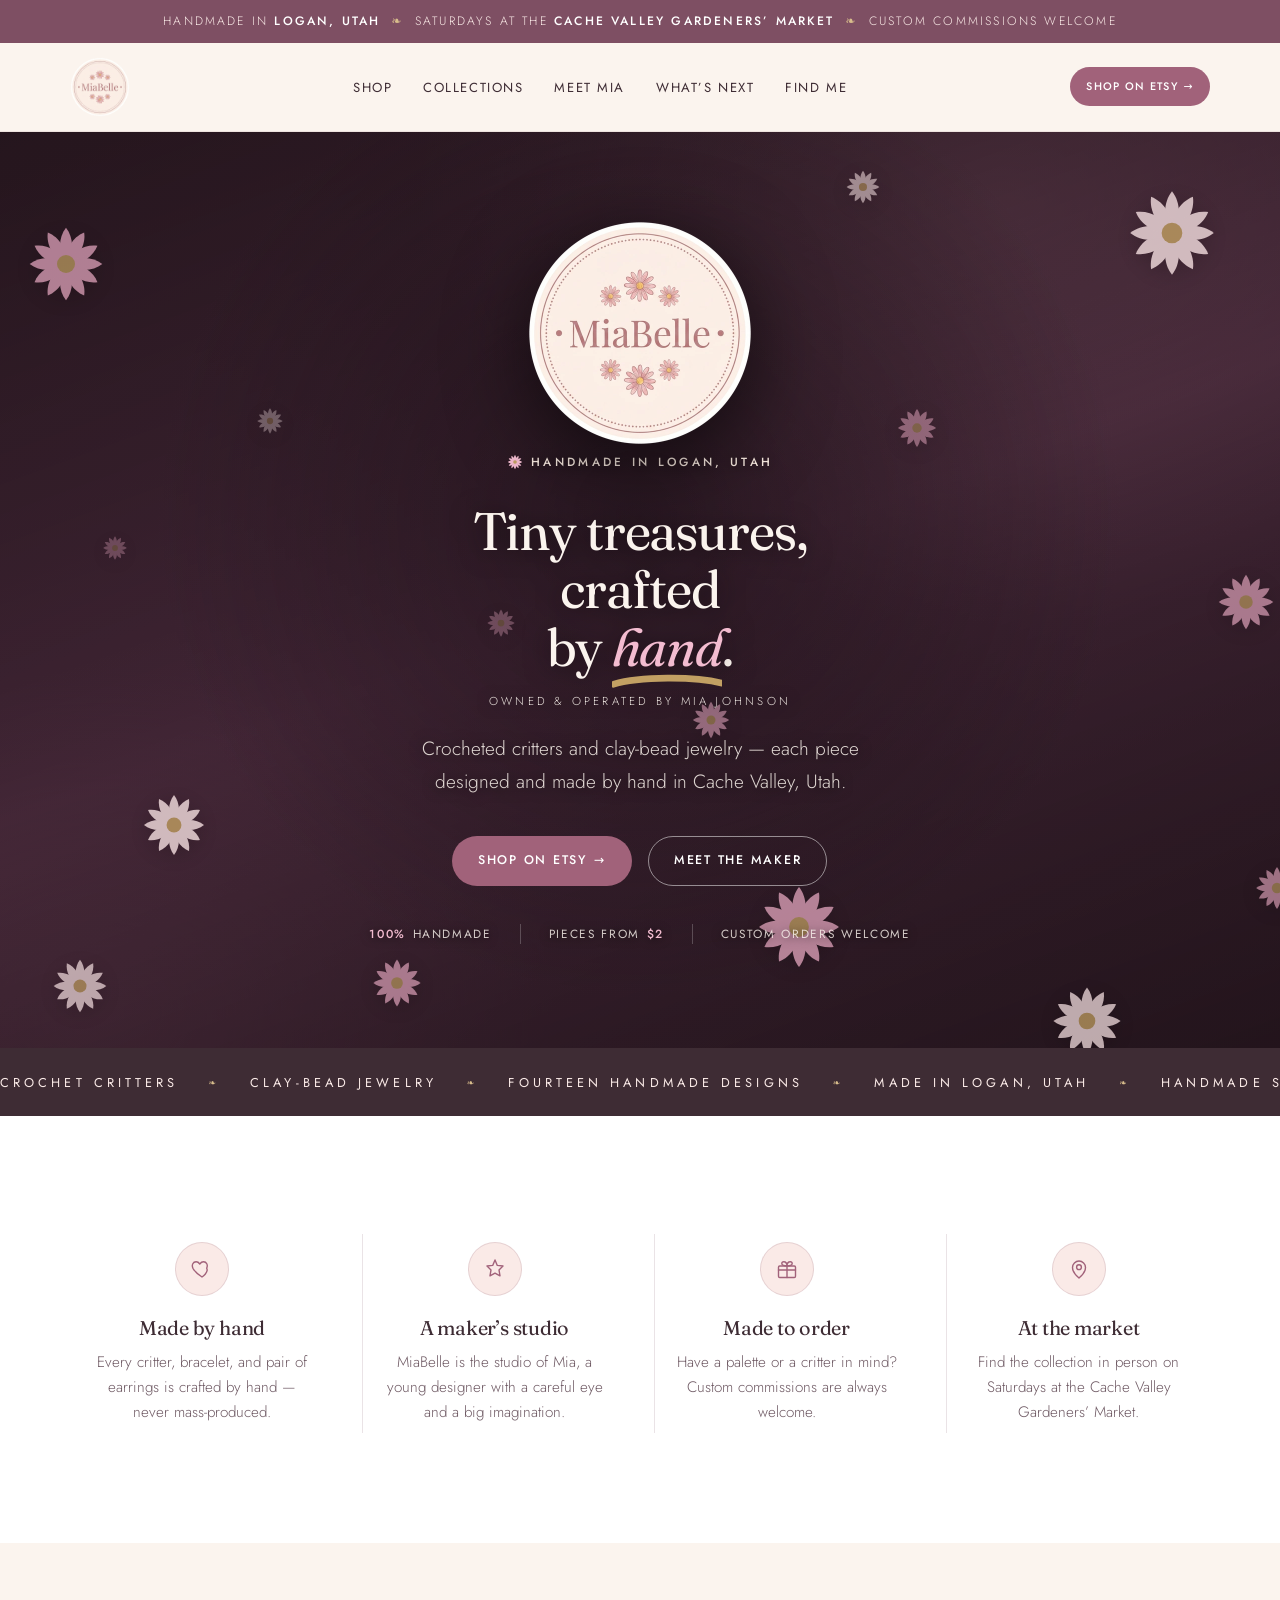
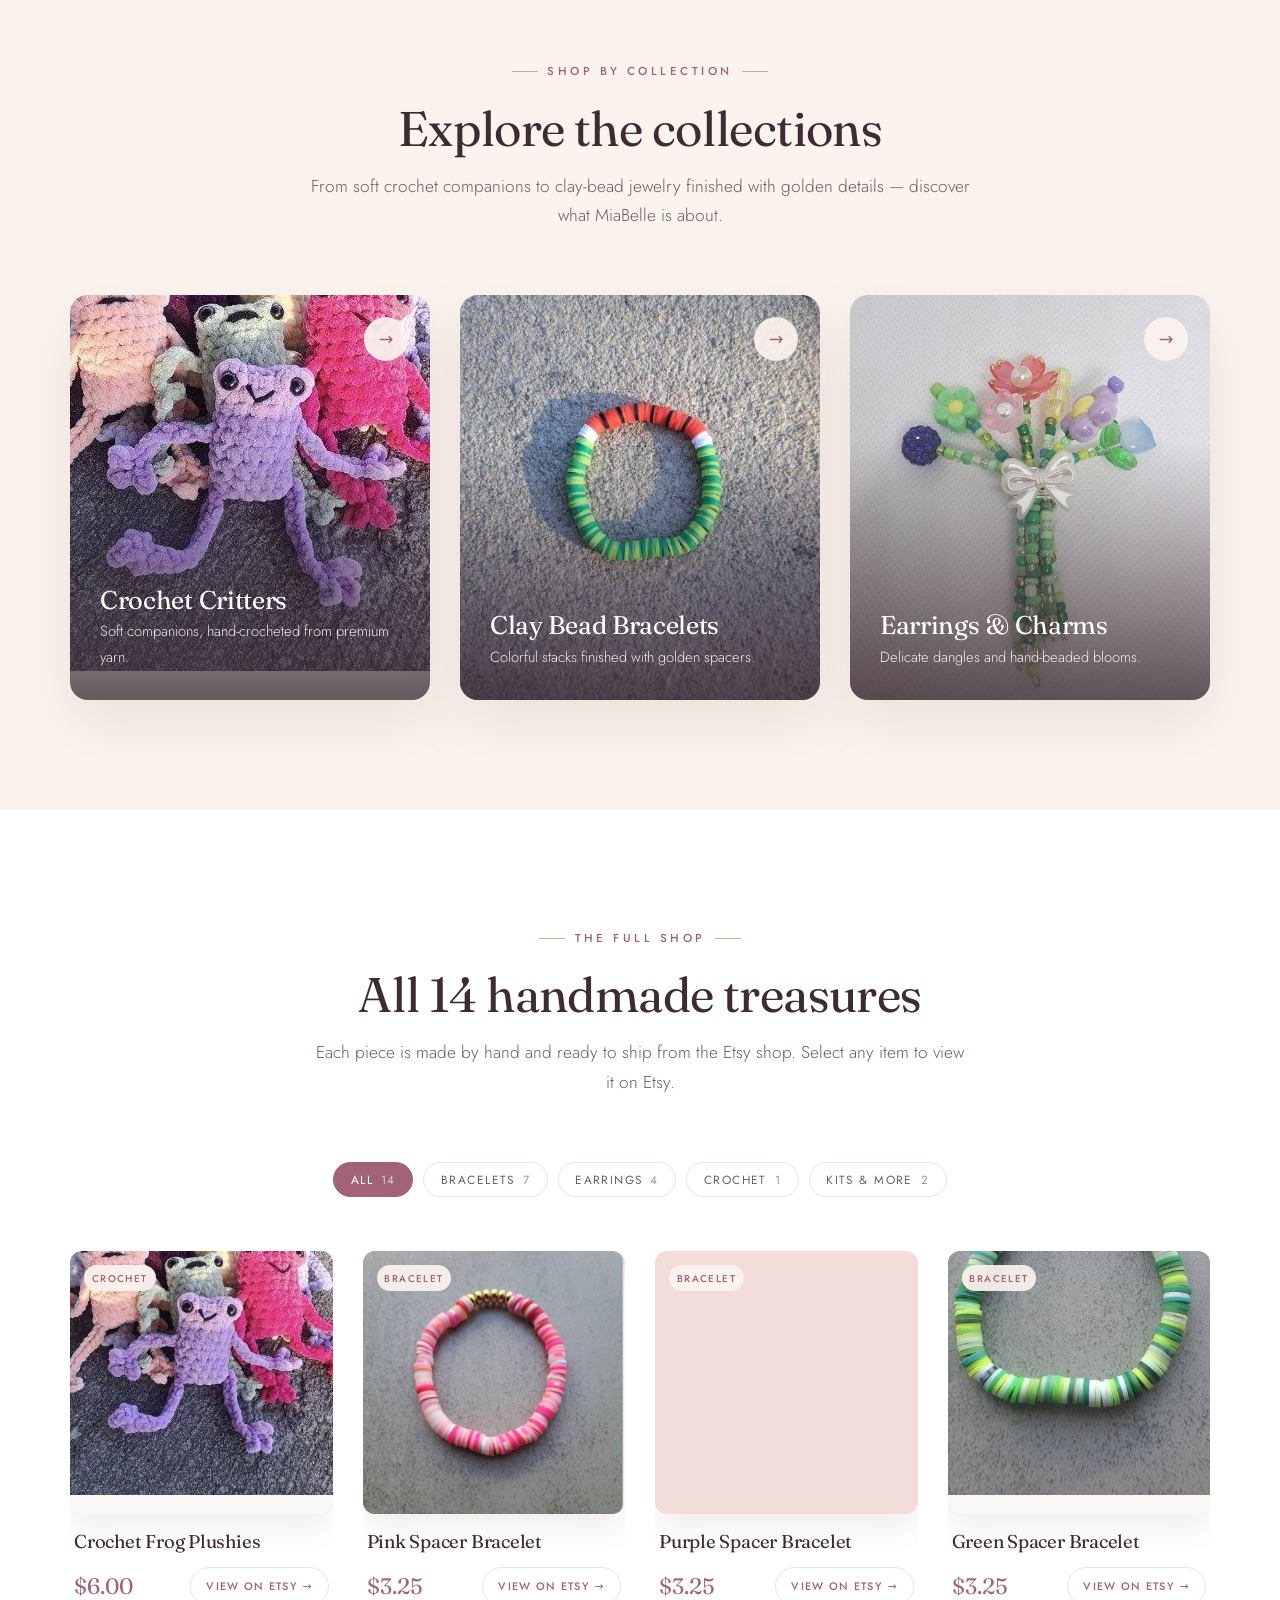
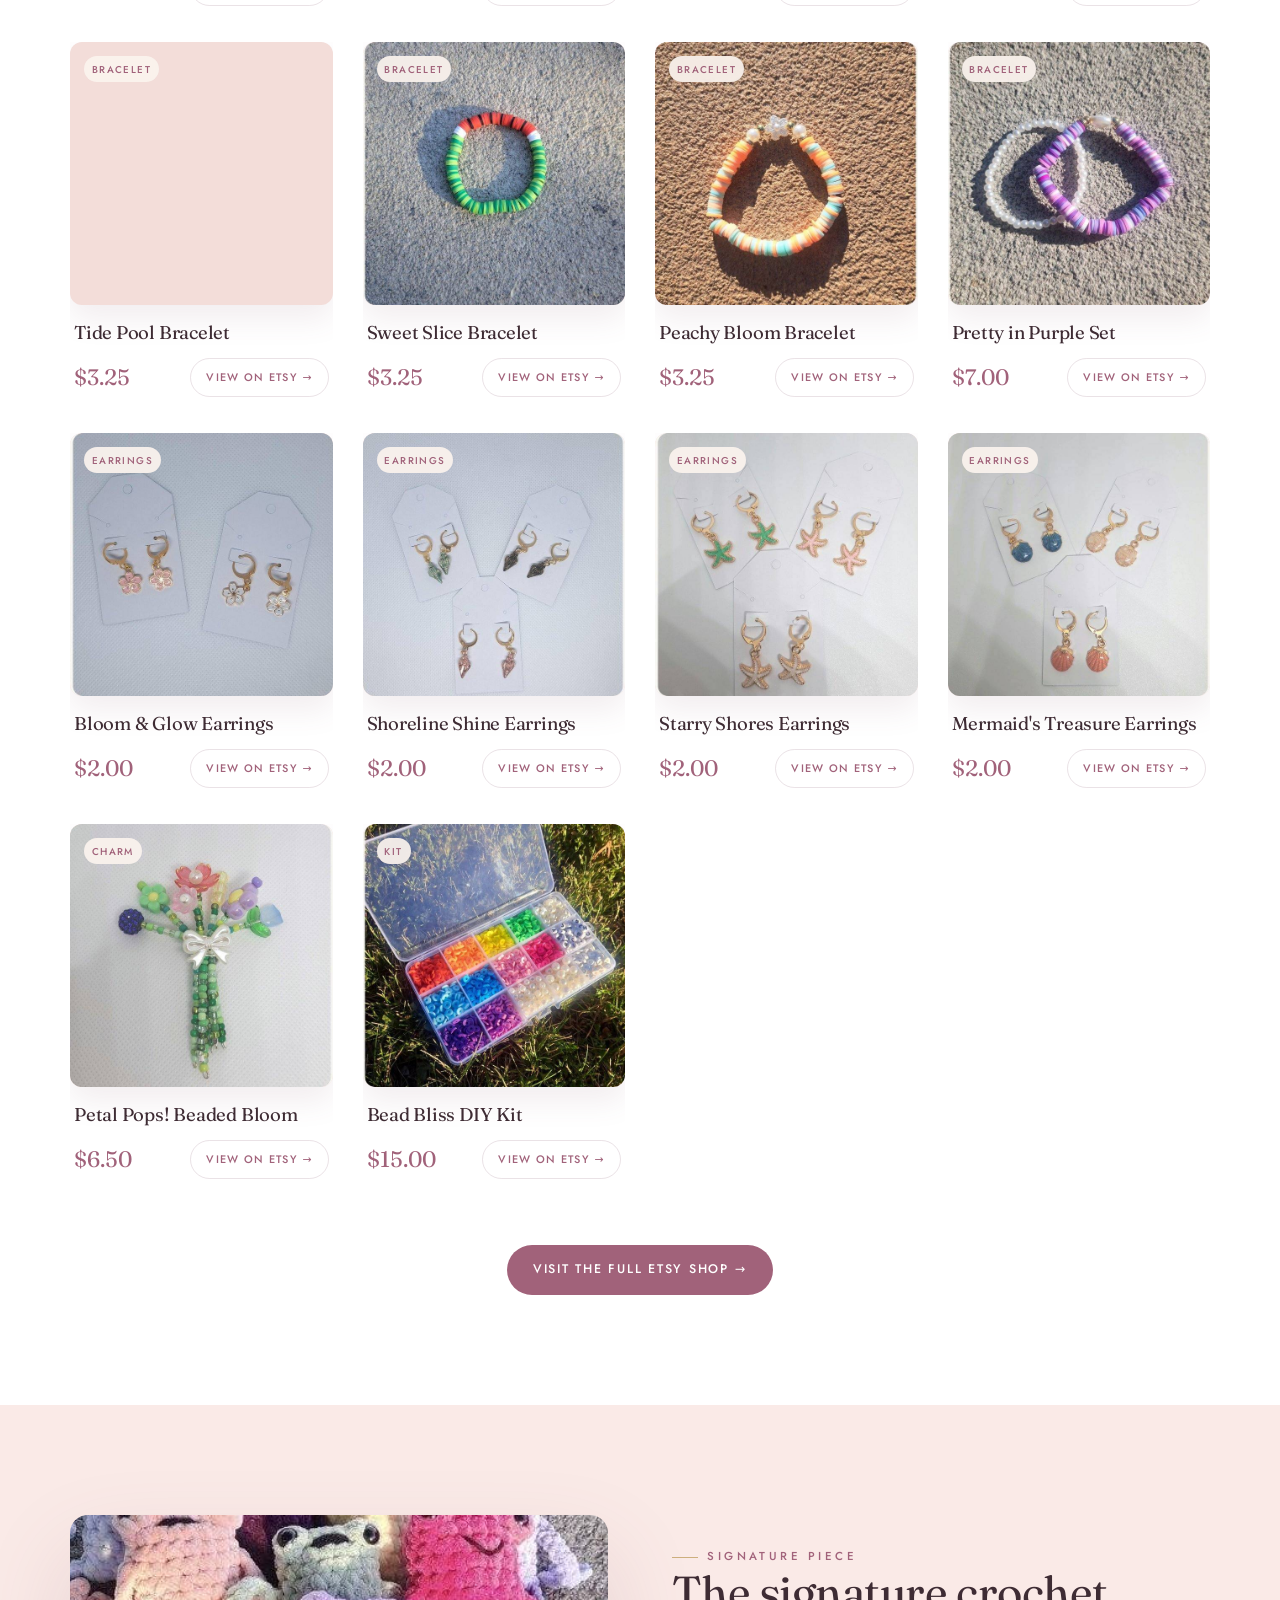
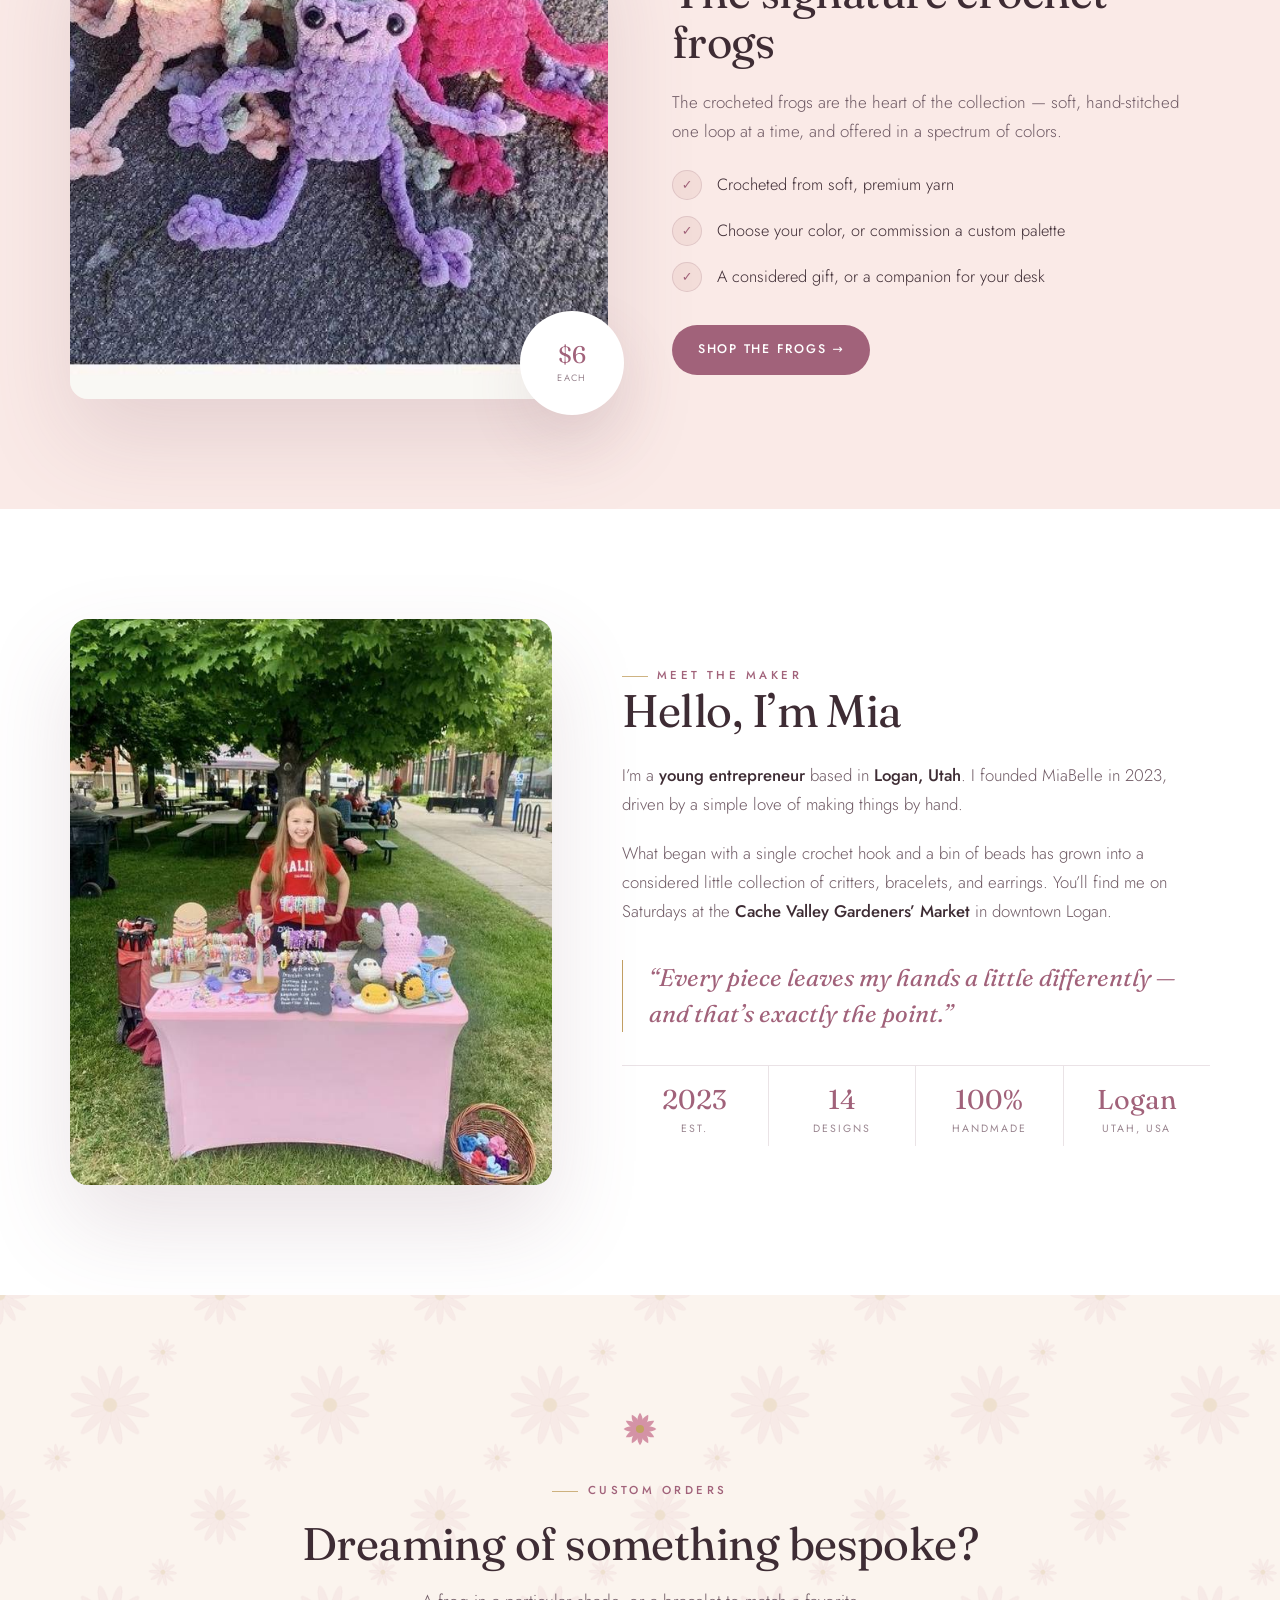
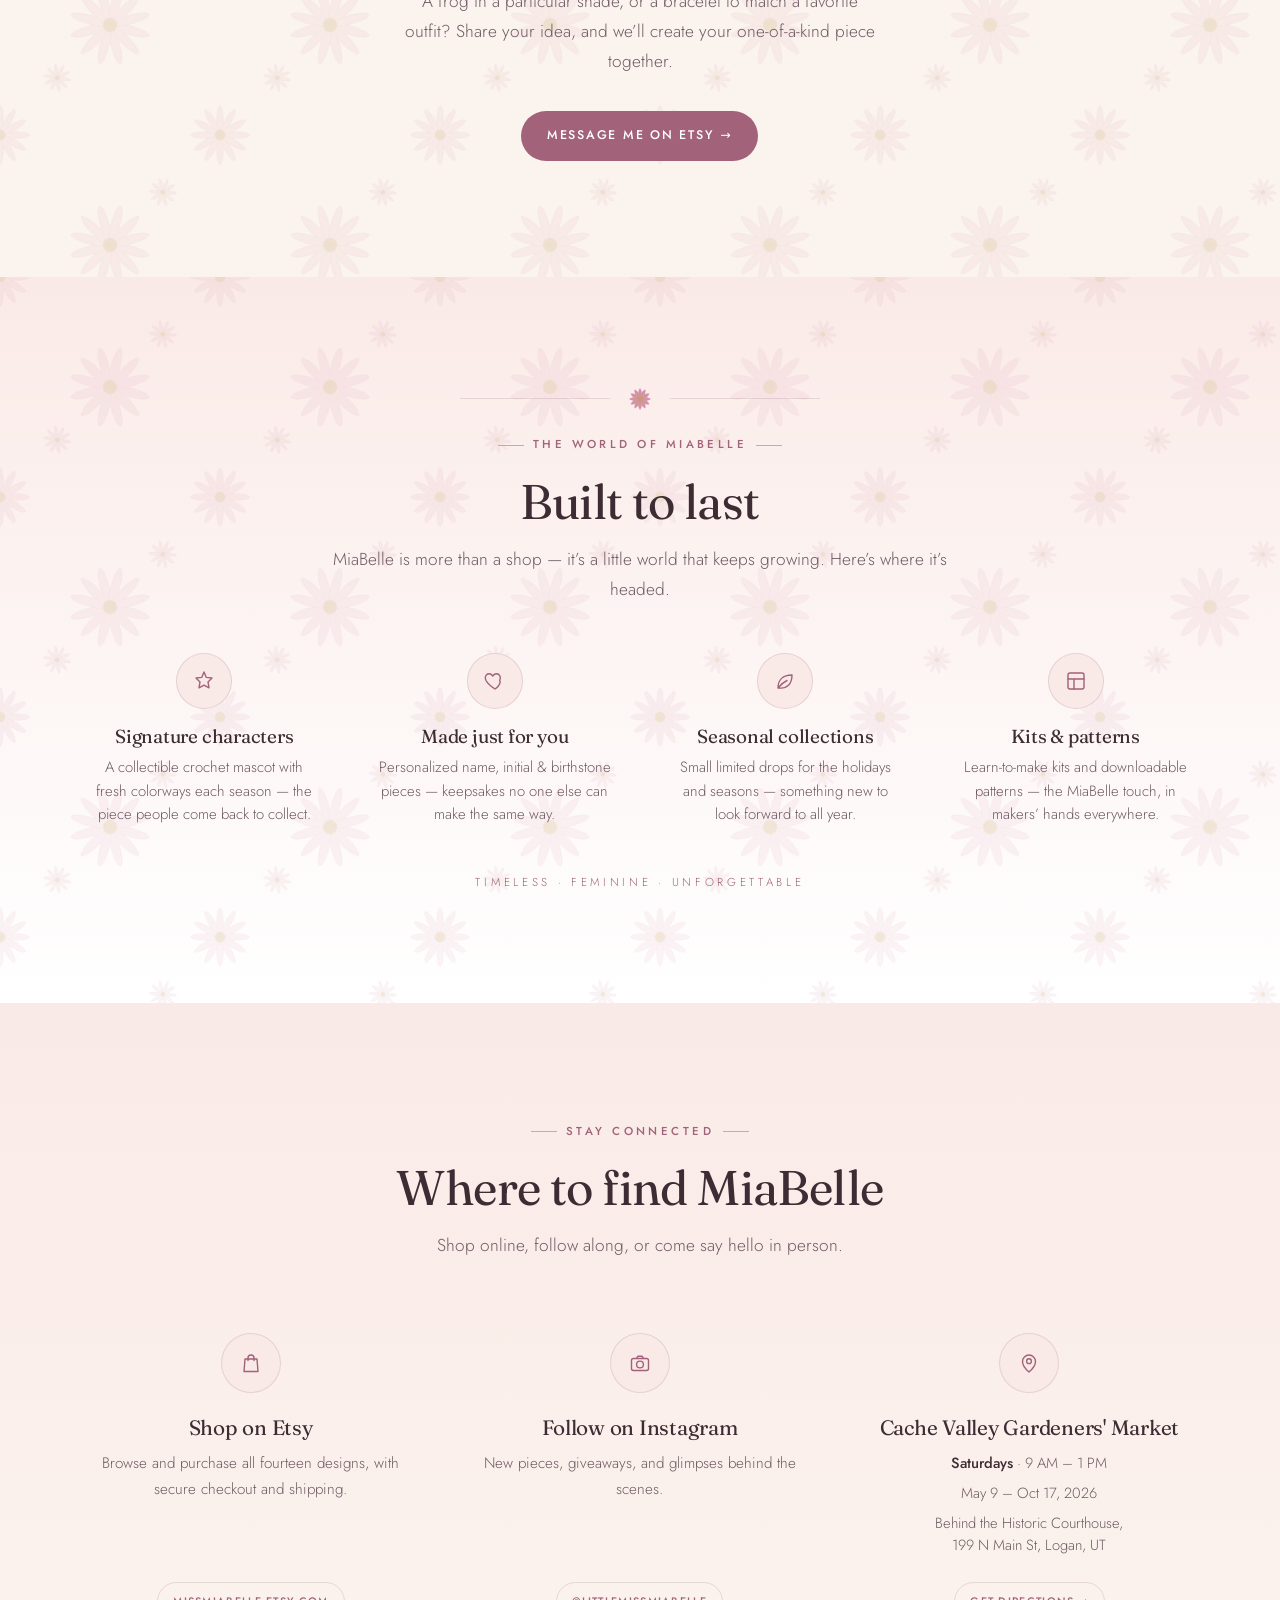
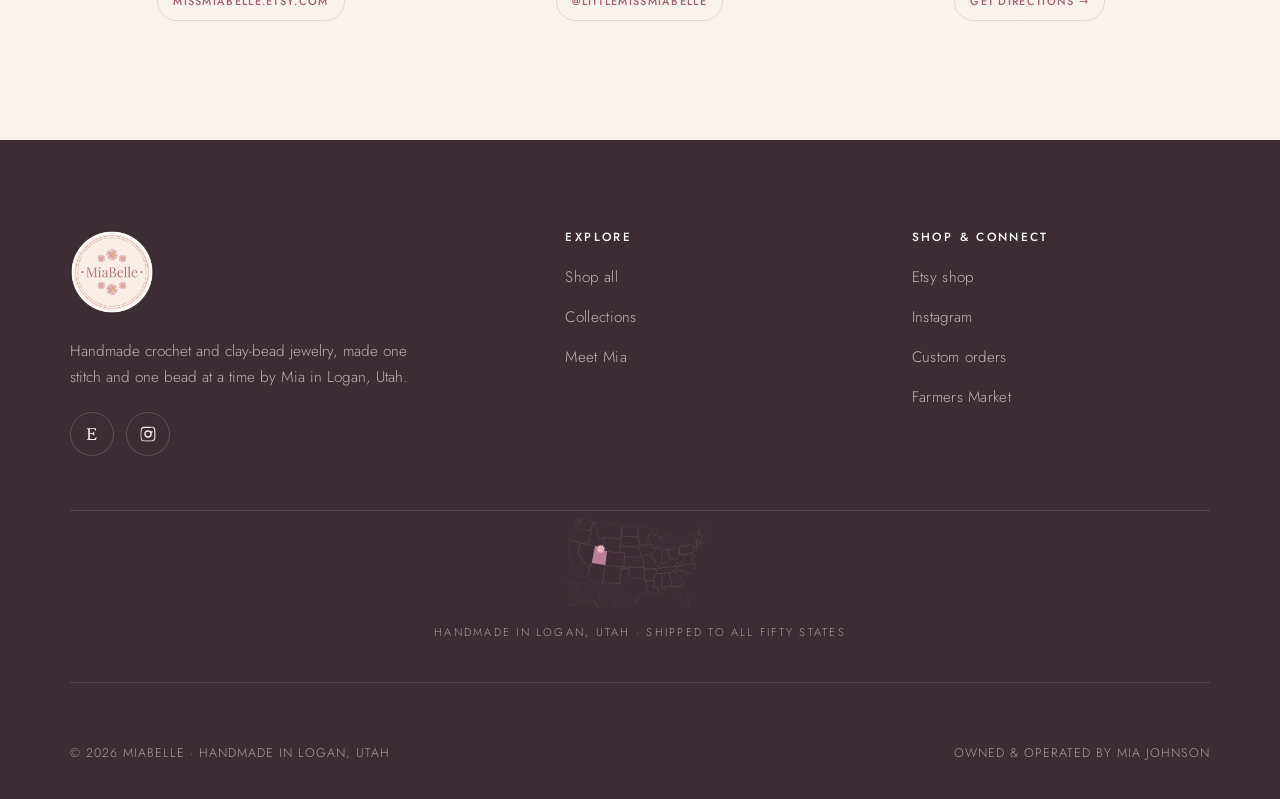
==== commit dce6d45c: "Accessibility and speed polish: contrast, heading order, hero logo preload - Deepen the rose accent " ====
--- a/index.html
+++ b/index.html
@@ -19,6 +19,7 @@
 <link rel="canonical" href="https://littlemissmiabelle.com/">
 <link rel="icon" type="image/png" sizes="192x192" href="assets/favicon.png">
 <link rel="apple-touch-icon" href="assets/apple-touch-icon.png">
+<link rel="preload" as="image" type="image/webp" href="assets/logo-hero.webp" fetchpriority="high">
 <link rel="preconnect" href="https://fonts.googleapis.com">
 <link rel="preconnect" href="https://fonts.gstatic.com" crossorigin>
 <link href="https://fonts.googleapis.com/css2?family=Fraunces:ital,opsz,wght@0,9..144,300..600;1,9..144,300..500&family=Jost:wght@300;400;500&display=swap" rel="stylesheet">
@@ -573,6 +574,10 @@
   .stat span{font-size:.72rem}
   .footer__map p{font-size:.75rem}
 }
+
+/* accessibility: deepen the rose accent ~8% (#b06a84 -> #a1627a) so prices, outline buttons
+   and white-on-rose button labels reach 4.5:1 contrast (they measured 4.0:1) */
+:root{--rose-deep:#a1627a}
 </style>
 <script type="application/ld+json">{"@context":"https://schema.org","@type":"Store","name":"MiaBelle","url":"https://littlemissmiabelle.com/","image":"https://littlemissmiabelle.com/assets/crochet-frog-plushies.jpg","description":"Handmade crochet plushies and clay-bead jewelry, designed and made by hand by Mia Johnson in Logan, Utah.","founder":{"@type":"Person","name":"Mia Johnson"},"areaServed":"United States","priceRange":"$2-$15","sameAs":["https://www.etsy.com/shop/MissMiaBelle","https://www.instagram.com/littlemissmiabelle/"],"address":{"@type":"PostalAddress","addressLocality":"Logan","addressRegion":"UT","addressCountry":"US"}}</script>
 </head>
@@ -654,10 +659,10 @@
 <section class="section features">
   <div class="wrap">
     <div class="feat-grid">
-      <div class="feat reveal"><div class="feat__ico"><svg viewBox="0 0 24 24" fill="none" stroke="currentColor" stroke-width="1.4" stroke-linecap="round" stroke-linejoin="round"><path d="M12 20s-7-4.6-9.1-8.8C1.4 7.8 3.1 4.8 6.1 4.8c1.9 0 2.9 1.1 3.7 2.2.8-1.1 1.8-2.2 3.7-2.2 3 0 4.7 3 3.2 6.4C18.9 15.4 12 20 12 20z"/></svg></div><h3>Made by hand</h3><p>Every critter, bracelet, and pair of earrings is crafted by hand — never mass-produced.</p></div>
-      <div class="feat reveal"><div class="feat__ico"><svg viewBox="0 0 24 24" fill="none" stroke="currentColor" stroke-width="1.4" stroke-linecap="round" stroke-linejoin="round"><path d="M12 3l2.3 5.4L20 9l-4 3.9 1 5.9-5-2.7-5 2.7 1-5.9L4 9l5.7-.6z"/></svg></div><h3>A maker’s studio</h3><p>MiaBelle is the studio of Mia, a young designer with a careful eye and a big imagination.</p></div>
-      <div class="feat reveal"><div class="feat__ico"><svg viewBox="0 0 24 24" fill="none" stroke="currentColor" stroke-width="1.4" stroke-linecap="round" stroke-linejoin="round"><rect x="3.5" y="9" width="17" height="11.5" rx="1.2"/><path d="M3.5 13h17M12 9v11.5M12 9C12 6.6 10.6 4.8 8.7 4.8 7.3 4.8 6.8 5.7 6.8 6.6 6.8 8.1 8.7 9 12 9zM12 9c0-2.4 1.4-4.2 3.3-4.2 1.4 0 1.9.9 1.9 1.8C17.2 8.1 15.3 9 12 9z"/></svg></div><h3>Made to order</h3><p>Have a palette or a critter in mind? Custom commissions are always welcome.</p></div>
-      <div class="feat reveal"><div class="feat__ico"><svg viewBox="0 0 24 24" fill="none" stroke="currentColor" stroke-width="1.4" stroke-linecap="round" stroke-linejoin="round"><path d="M12 21s6.5-5.4 6.5-10.5a6.5 6.5 0 1 0-13 0C5.5 15.6 12 21 12 21z"/><circle cx="12" cy="10.2" r="2.4"/></svg></div><h3>At the market</h3><p>Find the collection in person on Saturdays at the Cache Valley Gardeners’ Market.</p></div>
+      <div class="feat reveal"><div class="feat__ico"><svg viewBox="0 0 24 24" fill="none" stroke="currentColor" stroke-width="1.4" stroke-linecap="round" stroke-linejoin="round"><path d="M12 20s-7-4.6-9.1-8.8C1.4 7.8 3.1 4.8 6.1 4.8c1.9 0 2.9 1.1 3.7 2.2.8-1.1 1.8-2.2 3.7-2.2 3 0 4.7 3 3.2 6.4C18.9 15.4 12 20 12 20z"/></svg></div><h3 aria-level="2">Made by hand</h3><p>Every critter, bracelet, and pair of earrings is crafted by hand — never mass-produced.</p></div>
+      <div class="feat reveal"><div class="feat__ico"><svg viewBox="0 0 24 24" fill="none" stroke="currentColor" stroke-width="1.4" stroke-linecap="round" stroke-linejoin="round"><path d="M12 3l2.3 5.4L20 9l-4 3.9 1 5.9-5-2.7-5 2.7 1-5.9L4 9l5.7-.6z"/></svg></div><h3 aria-level="2">A maker’s studio</h3><p>MiaBelle is the studio of Mia, a young designer with a careful eye and a big imagination.</p></div>
+      <div class="feat reveal"><div class="feat__ico"><svg viewBox="0 0 24 24" fill="none" stroke="currentColor" stroke-width="1.4" stroke-linecap="round" stroke-linejoin="round"><rect x="3.5" y="9" width="17" height="11.5" rx="1.2"/><path d="M3.5 13h17M12 9v11.5M12 9C12 6.6 10.6 4.8 8.7 4.8 7.3 4.8 6.8 5.7 6.8 6.6 6.8 8.1 8.7 9 12 9zM12 9c0-2.4 1.4-4.2 3.3-4.2 1.4 0 1.9.9 1.9 1.8C17.2 8.1 15.3 9 12 9z"/></svg></div><h3 aria-level="2">Made to order</h3><p>Have a palette or a critter in mind? Custom commissions are always welcome.</p></div>
+      <div class="feat reveal"><div class="feat__ico"><svg viewBox="0 0 24 24" fill="none" stroke="currentColor" stroke-width="1.4" stroke-linecap="round" stroke-linejoin="round"><path d="M12 21s6.5-5.4 6.5-10.5a6.5 6.5 0 1 0-13 0C5.5 15.6 12 21 12 21z"/><circle cx="12" cy="10.2" r="2.4"/></svg></div><h3 aria-level="2">At the market</h3><p>Find the collection in person on Saturdays at the Cache Valley Gardeners’ Market.</p></div>
     </div>
   </div>
 </section>
